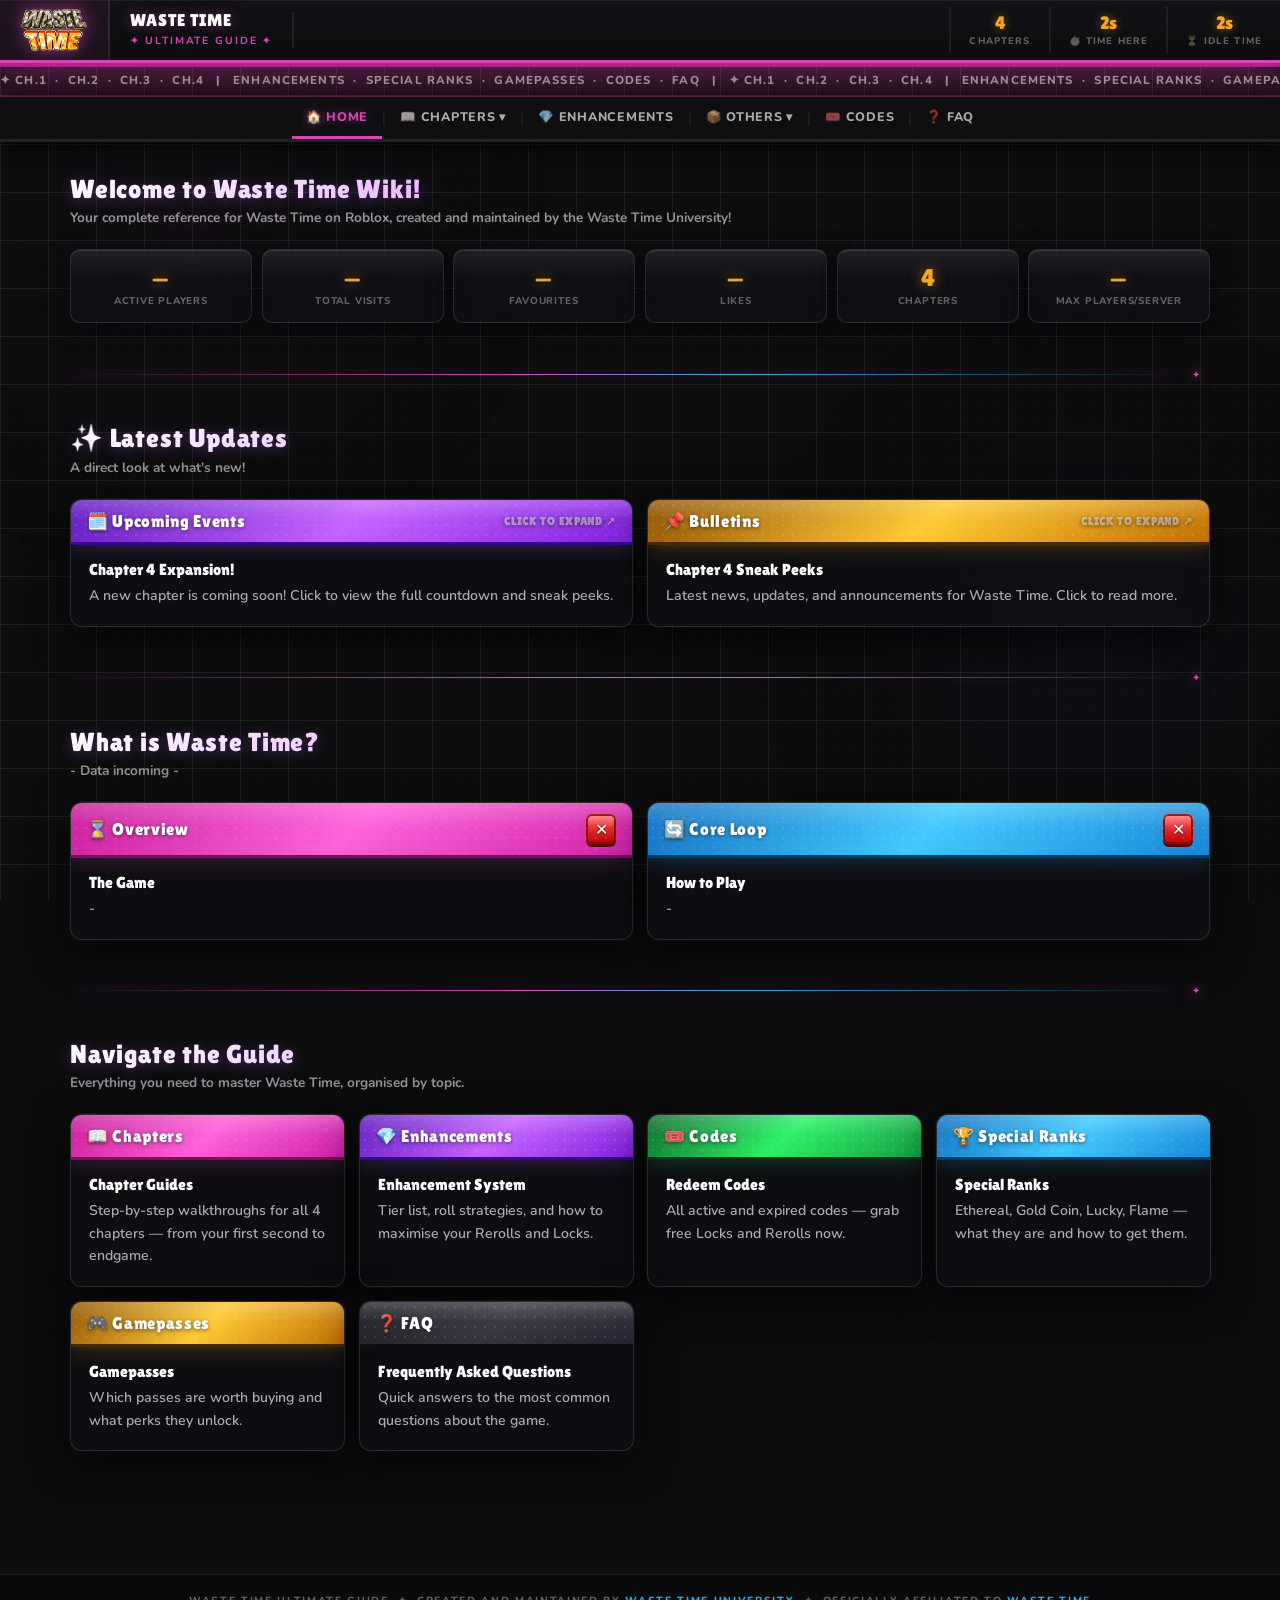
==== index.html @ 346d52e9 "first commit" ====
<!DOCTYPE html>
<html lang="en">
<head>
<meta charset="UTF-8"/>
<meta name="viewport" content="width=device-width, initial-scale=1.0"/>
<title>Waste Time - Ultimate Guide</title>
<link rel="icon" type="image/png" href="favicon.png">
<link rel="preconnect" href="https://fonts.googleapis.com">
<link rel="preconnect" href="https://fonts.gstatic.com" crossorigin>
<link href="https://fonts.googleapis.com/css2?family=Lilita+One&family=Nunito:wght@400;600;700;800;900&display=swap" rel="stylesheet"/>
<link href="https://fonts.googleapis.com/css2?family=Source+Code+Pro:ital,wght@0,200..900;1,200..900&display=swap" rel="stylesheet">
<link href="https://fonts.googleapis.com/css2?family=Rajdhani:wght@500;600;700&family=Oxanium:wght@400;600;700;800&display=swap" rel="stylesheet">
<link rel="stylesheet" href="styles.css"/>
</head>

<body>

<div id="scroll-progress"></div>
<canvas id="bg-canvas"></canvas>

<!-- ── HEADER ── -->
<header class="site-header">
  <div class="header-logo-wrap">
    <img src="img/l_ogo.webp" alt="Waste Time" class="header-logo" onerror="this.style.display='none'"/>
  </div>
  <div class="header-title-block">
    <div class="header-title">WASTE TIME</div>
    <div class="header-sub">✦ Ultimate Guide ✦</div>
  </div>
  <div class="header-stats">
    <div class="hstat">
      <span class="hstat-val">4</span>
      <span class="hstat-lbl">Chapters</span>
    </div>
    <div class="hstat" title="Time you've spent on this guide">
      <span class="hstat-val" id="hdr-session">0s</span>
      <span class="hstat-lbl">⏱️ Time Here</span>
    </div>
    <div class="hstat">
      <span class="hstat-val" id="hdr-counter">0s</span>
      <span class="hstat-lbl">⏳ Idle Time</span>
    </div>
  </div>
</header>

<!-- ── TICKER ── -->
<div class="ticker-wrap"><div class="ticker-inner">
  ✦ CH.1 &nbsp;·&nbsp; CH.2 &nbsp;·&nbsp; CH.3 &nbsp;·&nbsp; CH.4 &nbsp;&nbsp;|&nbsp;&nbsp; ENHANCEMENTS &nbsp;·&nbsp; SPECIAL RANKS &nbsp;·&nbsp; GAMEPASSES &nbsp;·&nbsp; CODES &nbsp;·&nbsp; FAQ &nbsp;&nbsp;|&nbsp;&nbsp; ✦ CH.1 &nbsp;·&nbsp; CH.2 &nbsp;·&nbsp; CH.3 &nbsp;·&nbsp; CH.4 &nbsp;&nbsp;|&nbsp;&nbsp; ENHANCEMENTS &nbsp;·&nbsp; SPECIAL RANKS &nbsp;·&nbsp; GAMEPASSES &nbsp;·&nbsp; CODES &nbsp;·&nbsp; FAQ &nbsp;&nbsp;|&nbsp;&nbsp;
</div></div>

<!-- ── NAV ── -->
<nav class="nav-wrapper">
  <div class="nav-inner">
    <button class="nav-hamburger" id="nav-hamburger" onclick="toggleMobileNav()" aria-label="Menu">☰</button>
  </div>
  <div class="nav-links" id="nav-links">
    <button class="nav-btn active" onclick="showTab('home');closeMobileNav()">🏠 Home</button>
    <span class="nav-sep">|</span>
    <div class="nav-group">
      <button class="nav-btn" onclick="showTab('chapters');closeMobileNav()">📖 Chapters ▾</button>
      <div class="nav-dropdown">
        <button class="nav-dropdown-item" onclick="showTab('chapters');showChapter(1);closeMobileNav()">Chapter 1</button>
        <button class="nav-dropdown-item" onclick="showTab('chapters');showChapter(2);closeMobileNav()">Chapter 2</button>
        <button class="nav-dropdown-item" onclick="showTab('chapters');showChapter(3);closeMobileNav()">Chapter 3</button>
        <button class="nav-dropdown-item" onclick="showTab('chapters');showChapter(4);closeMobileNav()">Chapter 4</button>
      </div>
    </div>
    <span class="nav-sep">|</span>
    <button class="nav-btn" onclick="showTab('enhancements');closeMobileNav()">💎 Enhancements</button>
    <span class="nav-sep">|</span>
    <div class="nav-group">
      <button class="nav-btn" onclick="showTab('others');closeMobileNav()">📦 Others ▾</button>
      <div class="nav-dropdown">
        <button class="nav-dropdown-item" onclick="showTab('others');showOthersTab('special-ranks');closeMobileNav()">🏆 Special Ranks</button>
        <button class="nav-dropdown-item" onclick="showTab('others');showOthersTab('gamepasses');closeMobileNav()">🎮 Gamepasses</button>
      </div>
    </div>
    <span class="nav-sep">|</span>
    <button class="nav-btn" onclick="showTab('codes');closeMobileNav()">🎟️ Codes</button>
    <span class="nav-sep">|</span>
    <button class="nav-btn" onclick="showTab('faq');closeMobileNav()">❓ FAQ</button>
  </div>
</nav>

<!-- ── MAIN ── -->
<main class="site-main">

  <!-- HOME -->
  <div id="tab-home" class="tab-panel active">
    <div class="section-block">
      <div class="section-title">Welcome to Waste Time Wiki!</div>
      <div class="section-sub">Your complete reference for Waste Time on Roblox, created and maintained by the Waste Time University!</div>
      <div class="quick-stat-grid">
        <div class="quick-stat">
          <span class="quick-stat-num" id="stat-active"><span class="skel"></span></span>
          <span class="quick-stat-label">Active Players</span>
          <span class="live-badge" id="live-badge" style="display:none;"><span class="live-dot"></span>LIVE</span>
        </div>
        <div class="quick-stat"><span class="quick-stat-num" id="stat-visits"><span class="skel"></span></span><span class="quick-stat-label">Total Visits</span></div>
        <div class="quick-stat"><span class="quick-stat-num" id="stat-favorites"><span class="skel"></span></span><span class="quick-stat-label">Favourites</span></div>
        <div class="quick-stat"><span class="quick-stat-num" id="stat-likes"><span class="skel"></span></span><span class="quick-stat-label">Likes</span></div>
        <div class="quick-stat"><span class="quick-stat-num">4</span><span class="quick-stat-label">Chapters</span></div>
        <div class="quick-stat"><span class="quick-stat-num" id="stat-maxplayers"><span class="skel"></span></span><span class="quick-stat-label">Max Players/Server</span></div>
      </div>
    </div>

    <div class="glow-divider"></div>

        <div class="section-block">
      <div class="section-title">✨ Latest Updates</div>
      <div class="section-sub">A direct look at what's new!</div>
      <div class="hero-2col">
        <div class="game-panel home-expand-card" style="cursor:pointer;" onclick="openModal('modal-events')">
          <div class="panel-bar purple">
            <span>🗓️ Upcoming Events</span>
            <span style="margin-left:auto;font-size:0.7rem;font-weight:800;color:rgba(255,255,255,0.45);letter-spacing:0.08em;">CLICK TO EXPAND ↗</span>
          </div>
          <div class="panel-body">
            <div class="card-title">Chapter 4 Expansion!</div>
            <div class="card-body">A new chapter is coming soon! Click to view the full countdown and sneak peeks.</div>
          </div>
        </div>
        <div class="game-panel home-expand-card" style="cursor:pointer;" onclick="openModal('modal-bulletins')">
          <div class="panel-bar gold">
            <span>📌 Bulletins</span>
            <span style="margin-left:auto;font-size:0.7rem;font-weight:800;color:rgba(255,255,255,0.45);letter-spacing:0.08em;">CLICK TO EXPAND ↗</span>
          </div>
          <div class="panel-body">
            <div class="card-title">Chapter 4 Sneak Peeks</div>
            <div class="card-body">Latest news, updates, and announcements for Waste Time. Click to read more.</div>
          </div>
        </div>
      </div>
    </div>

    <div class="glow-divider"></div>

    <div class="section-block">
      <div class="section-title">What is Waste Time?</div>
      <div class="section-sub">- Data incoming -</div>
      <div class="hero-2col">
        <div class="game-panel">
          <div class="panel-bar pink">
            <span>⌛ Overview</span>
            <button class="panel-x" onclick="">✕</button>
          </div>
          <div class="panel-body">
            <div class="card-title">The Game</div>
            <div class="card-body">-</div>
          </div>
        </div>
        <div class="game-panel">
          <div class="panel-bar blue">
            <span>🔄 Core Loop</span>
            <button class="panel-x" onclick="">✕</button>
          </div>
          <div class="panel-body">
            <div class="card-title">How to Play</div>
            <div class="card-body">-</div>
          </div>
        </div>
      </div>
    </div>

    <div class="glow-divider"></div>

    <div class="section-block">
      <div class="section-title">Navigate the Guide</div>
      <div class="section-sub">Everything you need to master Waste Time, organised by topic.</div>
      <div class="panel-grid" style="grid-template-columns:repeat(auto-fit,minmax(220px,1fr));">
        <div class="game-panel nav-guide-card" style="cursor:pointer" onclick="showTab('chapters');showChapter(1)">
          <div class="panel-bar pink"><span>📖 Chapters</span></div>
          <div class="panel-body">
            <div class="card-title">Chapter Guides</div>
            <div class="card-body">Step-by-step walkthroughs for all 4 chapters — from your first second to endgame.</div>
          </div>
        </div>
        <div class="game-panel nav-guide-card" style="cursor:pointer" onclick="showTab('enhancements')">
          <div class="panel-bar purple"><span>💎 Enhancements</span></div>
          <div class="panel-body">
            <div class="card-title">Enhancement System</div>
            <div class="card-body">Tier list, roll strategies, and how to maximise your Rerolls and Locks.</div>
          </div>
        </div>
        <div class="game-panel nav-guide-card" style="cursor:pointer" onclick="showTab('codes')">
          <div class="panel-bar green"><span>🎟️ Codes</span></div>
          <div class="panel-body">
            <div class="card-title">Redeem Codes</div>
            <div class="card-body">All active and expired codes — grab free Locks and Rerolls now.</div>
          </div>
        </div>
        <div class="game-panel nav-guide-card" style="cursor:pointer" onclick="showTab('others');showOthersTab('special-ranks')">
          <div class="panel-bar blue"><span>🏆 Special Ranks</span></div>
          <div class="panel-body">
            <div class="card-title">Special Ranks</div>
            <div class="card-body">Ethereal, Gold Coin, Lucky, Flame — what they are and how to get them.</div>
          </div>
        </div>
        <div class="game-panel nav-guide-card" style="cursor:pointer" onclick="showTab('others');showOthersTab('gamepasses')">
          <div class="panel-bar gold"><span>🎮 Gamepasses</span></div>
          <div class="panel-body">
            <div class="card-title">Gamepasses</div>
            <div class="card-body">Which passes are worth buying and what perks they unlock.</div>
          </div>
        </div>
        <div class="game-panel nav-guide-card" style="cursor:pointer" onclick="showTab('faq')">
          <div class="panel-bar dark"><span>❓ FAQ</span></div>
          <div class="panel-body">
            <div class="card-title">Frequently Asked Questions</div>
            <div class="card-body">Quick answers to the most common questions about the game.</div>
          </div>
        </div>
      </div>
    </div>
  </div>

  <!-- CHAPTERS -->
  <div id="tab-chapters" class="tab-panel">
    <div class="section-title">Chapter Guides</div>
    <div class="section-sub">Select a chapter below</div>
    <div class="chapter-tab-row">
      <button class="chapter-pill active" onclick="showChapter(1)">Chapter 1</button>
      <button class="chapter-pill"        onclick="showChapter(2)">Chapter 2</button>
      <button class="chapter-pill"        onclick="showChapter(3)">Chapter 3</button>
      <button class="chapter-pill"        onclick="showChapter(4)">Chapter 4</button>
    </div>

    <div id="chapter-1" class="chapter-content">
      <div class="game-panel" style="margin-bottom:14px;">
        <div class="panel-bar pink"><span>📖 Chapter 1</span><button class="panel-x">✕</button></div>
        <div class="panel-body"><div class="card-title">-</div><div class="card-body">-</div></div>
      </div>
      <div class="panel-grid">
        <div class="game-panel"><div class="panel-bar gold"><span>💰 Currency</span></div><div class="panel-body"><div class="card-title">-</div><div class="card-body">-</div></div></div>
        <div class="game-panel"><div class="panel-bar blue"><span>🎯 Milestones</span></div><div class="panel-body"><div class="card-title">-</div><div class="card-body">-</div></div></div>
        <div class="game-panel"><div class="panel-bar green"><span>💡 Tips</span></div><div class="panel-body"><div class="card-title">-</div><div class="card-body">-</div></div></div>
      </div>
    </div>

    <div id="chapter-2" class="chapter-content" style="display:none;">
      <div class="game-panel" style="margin-bottom:14px;">
        <div class="panel-bar blue"><span>📖 Chapter 2</span><button class="panel-x">✕</button></div>
        <div class="panel-body"><div class="card-title">-</div><div class="card-body">-</div></div>
      </div>
      <div class="coming-soon"><span class="coming-soon-icon">⚙️</span><h3>Data Incoming</h3><p>-</p></div>
    </div>

    <div id="chapter-3" class="chapter-content" style="display:none;">
      <div class="game-panel" style="margin-bottom:14px;">
        <div class="panel-bar gold"><span>📖 Chapter 3</span><button class="panel-x">✕</button></div>
        <div class="panel-body"><div class="card-title">-</div><div class="card-body">-</div></div>
      </div>
      <div class="coming-soon"><span class="coming-soon-icon">⚙️</span><h3>Data Incoming</h3><p>-</p></div>
    </div>

    <div id="chapter-4" class="chapter-content" style="display:none;">
      <div class="game-panel" style="margin-bottom:14px;">
        <div class="panel-bar purple"><span>📖 Chapter 4</span><button class="panel-x">✕</button></div>
        <div class="panel-body"><div class="card-title">-</div><div class="card-body">-</div></div>
      </div>
      <div class="coming-soon"><span class="coming-soon-icon">⚙️</span><h3>Data Incoming</h3><p>-</p></div>
    </div>
  </div>

  <!-- CURRENCIES -->
  <div id="tab-currencies" class="tab-panel">
    <div class="section-title">Currency Guide</div>
    <div class="section-sub">- Data incoming -</div>
    <div class="panel-grid" style="grid-template-columns:repeat(auto-fit,minmax(210px,1fr));margin-bottom:24px;">
      <div class="game-panel">
        <div class="panel-bar blue"><span>⏳ Time</span></div>
        <div class="panel-body">
          <div class="card-label blue">Primary</div>
          <div class="card-body">-</div>
          <div class="prog-wrap"><div class="prog-fill blue" style="width:100%"></div></div>
        </div>
      </div>
      <div class="game-panel">
        <div class="panel-bar pink"><span>♾️ Eons</span></div>
        <div class="panel-body">
          <div class="card-label pink">Rebirth</div>
          <div class="card-body">-</div>
          <div class="prog-wrap"><div class="prog-fill pink" style="width:78%"></div></div>
        </div>
      </div>
      <div class="game-panel">
        <div class="panel-bar gold"><span>⭐ Stars</span></div>
        <div class="panel-body">
          <div class="card-label gold">Advanced</div>
          <div class="card-body">-</div>
          <div class="prog-wrap"><div class="prog-fill gold" style="width:55%"></div></div>
        </div>
      </div>
      <div class="game-panel">
        <div class="panel-bar purple"><span>🌌 Universes</span></div>
        <div class="panel-body">
          <div class="card-label purple">Prestige</div>
          <div class="card-body">-</div>
          <div class="prog-wrap"><div class="prog-fill" style="width:32%;background:linear-gradient(90deg,#5b21b6,#a855f7);box-shadow:0 0 8px rgba(168,85,247,0.4)"></div></div>
        </div>
      </div>
    </div>
    <div class="glow-divider"></div>
    <div class="game-panel">
      <div class="panel-bar dark"><span>📊 Conversion Table</span></div>
      <div class="panel-body" style="padding:0;">
        <table class="styled-table">
          <thead><tr><th>From</th><th>To</th><th>Rate</th><th>Bonus</th><th>Notes</th></tr></thead>
          <tbody>
            <tr><td>⏳ Time</td><td>♾️ Eons</td><td>-</td><td>-</td><td>-</td></tr>
            <tr><td>♾️ Eons</td><td>⭐ Stars</td><td>-</td><td>-</td><td>-</td></tr>
            <tr><td>⭐ Stars</td><td>🌌 Universes</td><td>-</td><td>-</td><td>-</td></tr>
          </tbody>
        </table>
      </div>
    </div>
  </div>

  <!-- ZONES -->
  <div id="tab-zones" class="tab-panel">
    <div class="section-title">Zones & Rooms</div>
    <div class="section-sub">- Data incoming -</div>
    <div class="panel-grid" style="margin-bottom:24px;">
      <div class="game-panel"><div class="panel-bar blue"><span>Zone 1</span></div><div class="panel-body"><div class="card-title">-</div><div class="card-body">-</div></div></div>
      <div class="game-panel"><div class="panel-bar pink"><span>Zone 2</span></div><div class="panel-body"><div class="card-title">-</div><div class="card-body">-</div></div></div>
      <div class="game-panel"><div class="panel-bar gold"><span>Zone 3</span></div><div class="panel-body"><div class="card-title">-</div><div class="card-body">-</div></div></div>
      <div class="game-panel"><div class="panel-bar red"><span>Zone 4</span></div><div class="panel-body"><div class="card-title">-</div><div class="card-body">-</div></div></div>
    </div>
    <div class="game-panel" data-no-tilt>
      <div class="panel-bar dark"><span>📊 Zone Unlock Chart</span></div>
      <div class="panel-body" style="padding:0;">
        <table class="styled-table">
          <thead><tr><th>#</th><th>Name</th><th>Requirement</th><th>Multiplier</th><th>Notes</th></tr></thead>
          <tbody>
            <tr><td>1</td><td>-</td><td>-</td><td>-</td><td>-</td></tr>
            <tr><td>2</td><td>-</td><td>-</td><td>-</td><td>-</td></tr>
            <tr><td>3</td><td>-</td><td>-</td><td>-</td><td>-</td></tr>
            <tr><td>4</td><td>-</td><td>-</td><td>-</td><td>-</td></tr>
          </tbody>
        </table>
      </div>
    </div>
  </div>

  <!-- ENHANCEMENTS -->
  <div id="tab-enhancements" class="tab-panel">
  <style>
  .enh-pill{padding:6px 14px;border-radius:20px;font-size:0.75rem;font-weight:800;letter-spacing:0.06em;display:inline-flex;align-items:center;gap:6px;}
  .enh-pill.green{background:rgba(34,196,94,0.12);border:1.5px solid rgba(34,196,94,0.4);color:#22c45e;}
  .enh-pill.purple{background:rgba(168,85,247,0.12);border:1.5px solid rgba(168,85,247,0.4);color:#c084fc;}
  .enh-pill.blue{background:rgba(46,168,232,0.12);border:1.5px solid rgba(46,168,232,0.4);color:#2ea8e8;}
  .enh-pill.gold{background:rgba(245,166,35,0.12);border:1.5px solid rgba(245,166,35,0.4);color:#f5a623;}
  .enh-pill.black{background:rgba(80, 80, 79, 0.12);border:1.5px solid rgba(15, 15, 15, 0.4);color:#040404;}
  .tier-row{display:grid;grid-template-columns:60px 1fr 110px 90px;align-items:center;gap:10px;padding:9px 14px;border-radius:8px;margin-bottom:5px;border:1.5px solid transparent;cursor:pointer;transition:all .18s;position:relative;background:rgba(255,255,255,0.02);}
  .tier-row:hover{background:rgba(255,255,255,0.05);}
  .tier-row.active{background:rgba(255,255,255,0.06);border-color:rgba(255,255,255,0.15);}
  .tier-left-bar{position:absolute;left:0;top:5px;bottom:5px;width:3px;border-radius:3px;}
  .tier-badge{font-family:'Lilita One',cursive;font-size:0.95rem;padding:4px 0;border-radius:6px;text-align:center;font-weight:700;border:2px solid currentColor;width:48px;}
  .tier-rarity{font-size:0.88rem;font-weight:700;color:rgba(255,255,255,0.6);}
  .tier-boost{font-family:'Lilita One',cursive;font-size:1.05rem;text-align:right;}
  .tier-access{font-size:0.68rem;font-weight:800;text-align:right;}
  .method-card{display:flex;gap:14px;align-items:flex-start;padding:13px 14px;border-radius:8px;background:rgba(255,255,255,0.03);border:1.5px solid rgba(255,255,255,0.07);margin-bottom:8px;transition:border-color .18s;}
  .method-card:hover{border-color:rgba(255,255,255,0.13);}
  .method-icon{font-size:1.5rem;flex-shrink:0;width:42px;height:42px;display:flex;align-items:center;justify-content:center;border-radius:8px;background:rgba(255,255,255,0.05);}
  .method-title{font-family:'Nunito',sans-serif;font-weight:800;font-size:0.93rem;color:#fff;margin-bottom:4px;}
  .method-desc{font-size:0.82rem;font-weight:600;color:rgba(255,255,255,0.52);line-height:1.58;}
  .shop-card{border-radius:10px;padding:14px 10px;text-align:center;position:relative;border:2px solid transparent;transition:all .18s;cursor:default;}
  .shop-card:hover{transform:translateY(-2px);}
  .shop-card.reroll{background:linear-gradient(160deg,#2a1050,#1a0838);border-color:rgba(168,85,247,0.4);}
  .shop-card.lock{background:linear-gradient(160deg,#102050,#081030);border-color:rgba(46,168,232,0.4);}
  .shop-card.best{border-color:var(--gold);box-shadow:0 0 18px rgba(245,166,35,0.2);}
  .best-tag{position:absolute;top:-10px;left:50%;transform:translateX(-50%);background:var(--gold);color:#000;font-size:0.6rem;font-weight:900;padding:2px 10px;border-radius:10px;letter-spacing:0.08em;white-space:nowrap;}
  .shop-amount{font-family:'Lilita One',cursive;font-size:1.15rem;color:#fff;display:block;margin:6px 0 2px;}
  .shop-price{font-size:0.8rem;font-weight:800;color:var(--gold);display:flex;align-items:center;justify-content:center;gap:4px;margin-top:5px;}
  .sim-ccy-row{display:flex;align-items:center;gap:10px;padding:8px 10px;border-radius:7px;margin-bottom:5px;background:#111115;border:1.5px solid rgba(255,255,255,0.06);transition:border-color .18s;}
  .sim-ccy-row:hover{border-color:rgba(255,255,255,0.14);}
  .ccy-icon{width:32px;height:32px;border-radius:7px;display:flex;align-items:center;justify-content:center;font-size:1.1rem;flex-shrink:0;}
  .ccy-name{font-weight:800;font-size:0.9rem;flex:1;}
  .ccy-tag{font-size:0.6rem;font-weight:800;padding:2px 7px;border-radius:5px;white-space:nowrap;}
  .ch-block{border-radius:9px;overflow:hidden;border:1.5px solid;}
  .ch-header{padding:8px 14px;font-family:'Lilita One',cursive;font-size:0.9rem;text-shadow:0 1px 3px rgba(0,0,0,0.5);}
  .ch-body{padding:10px 12px;}
  #enh-tier-detail{display:none;margin-top:14px;padding:14px;border-radius:8px;background:rgba(255,255,255,0.04);border:1.5px solid rgba(255,255,255,0.1);}
  .updated-pill{display:inline-flex;align-items:center;gap:7px;padding:5px 13px;border-radius:20px;background:rgba(34,196,94,0.1);border:1.5px solid rgba(34,196,94,0.3);font-size:0.72rem;font-weight:800;color:#22c45e;letter-spacing:0.05em;margin-bottom:18px;}
  .blink-dot{width:7px;height:7px;border-radius:50%;background:#22c45e;box-shadow:0 0 6px #22c45e;animation:blinkDot 1.4s ease-in-out infinite;}
  @keyframes blinkDot{0%,100%{opacity:1;box-shadow:0 0 6px #22c45e}50%{opacity:0.2;box-shadow:none}}
  </style>

    <div class="section-title">💎 Enhancements</div>
    <div class="section-sub">Randomised boost multipliers applied to each in-game currency - one of the most impactful progression systems in Waste Time.</div>

    <!-- Enhancement screenshot banner -->
    <div class="enh-screenshot-wrap">
      <img src="img/EnhImg.png" alt="Enhancements in action - glowing crystals and pink energy in Waste Time" class="enh-screenshot">
      <div class="enh-screenshot-overlay">
        <span class="enh-screenshot-tag">✦ Enhancement System in Action</span>
      </div>
    </div>

    <!-- Updated pill -->
    <div class="updated-pill"><span class="blink-dot"></span>Last Updated: 18 May 2026, 5:30 PM (UTC)</div>

    <!-- Intro paragraph -->
    <div style="padding:16px 18px;border-radius:10px;background:rgba(255,255,255,0.03);border:1.5px solid rgba(255,255,255,0.07);margin-bottom:22px;font-size:0.88rem;font-weight:600;color:rgba(255,255,255,0.62);line-height:1.75;">
      <strong style="color:#fff;font-size:0.95rem;">Enhancements</strong> are a randomised multiplier system in Waste Time that applies a permanent boost to the gain rate of most in-game currencies. Once unlocked at <span style="color:var(--gold);font-weight:800;">1 Sx Time</span> in Chapter 1, most currencies you own receives its own enhancement slot. You spend a <span style="color:#a855f7;font-weight:800;">Reroll</span> to randomly assign a new tier to a slot, and a <span style="color:#2ea8e8;font-weight:800;">Lock</span> to protect a slot you're happy with, from future rerolls. Tiers range from the common <span style="color:#22c45e;font-weight:800;">F (1×)</span> all the way up to the best <span style="color:#d946ef;font-weight:800;">P+ (49.99×)</span> - a multiplier difference that can compress days of grinding into hours. The two highest tiers, P and P+, are gated behind the <span style="color:#a855f7;font-weight:800;">Chapter 2 Upgrade Tree</span>, making that upgrade a significant progression milestone. Managing your Rerolls and Locks strategically - prioritising high-tier rolls on your most active currencies and using Locks to protect them - is one of the highest-leverage habits in the game.
    </div>
    <div style="display:flex;gap:8px;flex-wrap:wrap;margin-bottom:26px;">
      <span class="enh-pill green">✅ Unlocked at 1 Sx Time - Chapter 1</span>
      <span class="enh-pill purple">🔒 P &amp; P+ require CH2 Upgrade Tree</span>
      <span class="enh-pill blue">🪙 Applies to all in-game currencies</span>
      <span class="enh-pill gold">📊 10 tiers total</span>
    </div>

    <!-- Row 1: What are they + Why they matter -->
    <div class="hero-2col" style="margin-bottom:16px;align-items:start;">
      <div class="game-panel">
        <div class="panel-bar purple"><span>💎 What Are Enhancements?</span></div>
        <div class="panel-body" style="display:flex;flex-direction:column;gap:8px;">
          <div class="method-card">
            <div class="method-icon">🎲</div>
            <div>
              <div class="method-title">Randomised Boosts</div>
              <div class="method-desc">Each currency gets a randomly assigned enhancement tier when you <span style="color:#fbbf24;font-weight:800;">Reroll</span>. The tier determines the <span style="color:var(--gold);font-weight:800;">multiplier</span> applied to that currency's gain rate.</div>
            </div>
          </div>
          <div class="method-card">
            <div class="method-icon">🔒</div>
            <div>
              <div class="method-title">Locking Good Rolls</div>
              <div class="method-desc">Found a great tier? Spend a <span style="color:#2ea8e8;font-weight:800;">Lock</span> to preserve it. Locked slots are untouched by future rerolls, letting you protect high-value enhancements.</div>
            </div>
          </div>
          <div class="method-card">
            <div class="method-icon">🔑</div>
            <div>
              <div class="method-title">Unlock Condition</div>
              <div class="method-desc">The Enhancement system unlocks in <span style="color:#22c45e;font-weight:800;">Chapter 1</span> once you reach <span style="color:var(--gold);font-weight:800;">1 Sx Time</span>. Every currency you subsequently unlock will receive an enhancement slot.</div>
            </div>
          </div>
        </div>
      </div>

      <div class="game-panel">
        <div class="panel-bar gold"><span>⚡ Why Enhancements Matter</span></div>
        <div class="panel-body">
          <div class="stat-row"><div class="stat-label">Best tier before CH2 Upgrade Tree</div><div class="stat-value" style="color:#ff4444;">S++ : 14.99×</div></div>
          <div class="stat-row"><div class="stat-label">Best tier with CH2 Upgrade Tree</div><div class="stat-value" style="color:#d946ef;">P+ : 49.99×</div></div>
          <div class="stat-row"><div class="stat-label">Applies to</div><div class="stat-value" style="color:#2ea8e8;">All currencies</div></div>
          <div class="stat-row"><div class="stat-label">Boost type</div><div class="stat-value" style="color:#22c45e;">Multiplicative</div></div>
          <div style="margin-top:14px;padding:12px;border-radius:8px;background:rgba(245,166,35,0.08);border:1.5px solid rgba(245,166,35,0.3);">
            <div style="font-size:0.75rem;font-weight:800;color:var(--gold);margin-bottom:5px;">⚠️ High Impact System</div>
            <div style="font-size:0.82rem;font-weight:600;color:rgba(255,255,255,0.6);line-height:1.6;">Enhancement multipliers are <span style="color:var(--gold);font-weight:800;">extremely impactful</span> - the gap between F-tier and P+-tier on a primary currency can save <span style="color:#ef4444;font-weight:800;">hours or even days</span> of grinding. Prioritise locking high-tier rolls on your most-used currencies first.</div>
          </div>
          <div style="margin-top:10px;padding:12px;border-radius:8px;background:rgba(168,85,247,0.08);border:1.5px solid rgba(168,85,247,0.3);">
            <div style="font-size:0.75rem;font-weight:800;color:#c084fc;margin-bottom:5px;">💡 Pre-CH2 Milestone</div>
            <div style="font-size:0.82rem;font-weight:600;color:rgba(255,255,255,0.6);line-height:1.6;">Without the <span style="color:#a855f7;font-weight:800;">Chapter 2 Upgrade Tree</span>, the highest tier you can roll is <span style="color:#ff4444;font-weight:800;">S++</span> (14.99×). Getting S++ across all active currencies before CH2 is a strong progression target, if you have enough <span style="color:#2ea8e8;font-weight:800;">Locks</span> and <span style="color:#fbbf24;font-weight:800;">Rerolls</span>.</div>
          </div>
        </div>
      </div>
    </div>

    <!-- Enhancement Tiers -->
    <div class="game-panel" style="margin-bottom:16px;" data-no-tilt>
      <div class="panel-bar purple"><span>📊 All Enhancement Tiers</span></div>
      <div class="panel-body">
        <div style="font-size:0.78rem;font-weight:700;color:rgba(255,255,255,0.38);margin-bottom:12px;">Click any tier row to expand details — click again to close. Tiers marked 🔒 require the <span style="color:#a855f7;">CH2 Upgrade Tree</span> to appear in your roll pool.</div>
        <div class="tier-hint" id="tier-hint">👆 tap a row to see tips & advice</div>
        <!-- Table header -->
        <div style="display:grid;grid-template-columns:60px 1fr 110px 90px;gap:10px;padding:0 14px 8px;font-size:0.62rem;font-weight:800;letter-spacing:0.14em;text-transform:uppercase;color:rgba(255,255,255,0.3);">
          <div>Tier</div><div>Roll Chance</div><div style="text-align:right;">Multiplier</div><div style="text-align:right;">Access</div>
        </div>
        <!-- F -->
        <div class="tier-row" onclick="enhTierClick(this,'F')">
          <div class="tier-left-bar" style="background:#22c45e;"></div>
          <div class="tier-badge" style="color:#22c45e;border-color:#22c45e;">F</div>
          <div class="tier-rarity">18.78%</div>
          <div class="tier-boost" style="color:#22c45e;">1×</div>
          <div class="tier-access" style="color:rgba(255,255,255,0.3);">Base</div>
        </div>
        <!-- D -->
        <div class="tier-row" onclick="enhTierClick(this,'D')">
          <div class="tier-left-bar" style="background:#4ade80;"></div>
          <div class="tier-badge" style="color:#4ade80;border-color:#4ade80;">D</div>
          <div class="tier-rarity">17.84%</div>
          <div class="tier-boost" style="color:#4ade80;">1.5×</div>
          <div class="tier-access" style="color:rgba(255,255,255,0.3);">Base</div>
        </div>
        <!-- C -->
        <div class="tier-row" onclick="enhTierClick(this,'C')">
          <div class="tier-left-bar" style="background:#bef264;"></div>
          <div class="tier-badge" style="color:#bef264;border-color:#bef264;">C</div>
          <div class="tier-rarity">15.96%</div>
          <div class="tier-boost" style="color:#bef264;">2.2×</div>
          <div class="tier-access" style="color:rgba(255,255,255,0.3);">Base</div>
        </div>
        <!-- B -->
        <div class="tier-row" onclick="enhTierClick(this,'B')">
          <div class="tier-left-bar" style="background:#fbbf24;"></div>
          <div class="tier-badge" style="color:#fbbf24;border-color:#fbbf24;">B</div>
          <div class="tier-rarity">14.08%</div>
          <div class="tier-boost" style="color:#fbbf24;">3.5×</div>
          <div class="tier-access" style="color:rgba(255,255,255,0.3);">Base</div>
        </div>
        <!-- A -->
        <div class="tier-row" onclick="enhTierClick(this,'A')">
          <div class="tier-left-bar" style="background:#f59e0b;"></div>
          <div class="tier-badge" style="color:#f59e0b;border-color:#f59e0b;">A</div>
          <div class="tier-rarity">11.27%</div>
          <div class="tier-boost" style="color:#f59e0b;">5×</div>
          <div class="tier-access" style="color:rgba(255,255,255,0.3);">Base</div>
        </div>
        <!-- S -->
        <div class="tier-row" onclick="enhTierClick(this,'S')">
          <div class="tier-left-bar" style="background:#f97316;"></div>
          <div class="tier-badge" style="color:#f97316;border-color:#f97316;">S</div>
          <div class="tier-rarity">9.39%</div>
          <div class="tier-boost" style="color:#f97316;">7.7×</div>
          <div class="tier-access" style="color:rgba(255,255,255,0.3);">Base</div>
        </div>
        <!-- S+ -->
        <div class="tier-row" onclick="enhTierClick(this,'S+')">
          <div class="tier-left-bar" style="background:#ef4444;"></div>
          <div class="tier-badge" style="color:#ef4444;border-color:#ef4444;">S+</div>
          <div class="tier-rarity">7.51%</div>
          <div class="tier-boost" style="color:#ef4444;">10.99×</div>
          <div class="tier-access" style="color:rgba(255,255,255,0.3);">Base</div>
        </div>
        <!-- S++ - peak before CH2 -->
        <div class="tier-row" onclick="enhTierClick(this,'S++')" style="background:rgba(255,30,30,0.06);border-color:rgba(255,50,50,0.2);">
          <div class="tier-left-bar" style="background:#ff2222;"></div>
          <div class="tier-badge" style="color:#ff2222;border-color:#ff2222;text-shadow:0 0 8px rgba(255,50,50,0.7);">S++</div>
          <div class="tier-rarity">1.88%</div>
          <div class="tier-boost" style="color:#ff2222;text-shadow:0 0 10px rgba(255,50,50,0.5);">14.99×</div>
          <div class="tier-access" style="color:#ff6666;font-weight:800;">CH1 Peak (Base)</div>
        </div>
        <!-- Locked divider -->
        <div style="display:flex;align-items:center;gap:10px;margin:14px 0 10px;">
          <div style="flex:1;height:1px;background:linear-gradient(90deg,transparent,rgba(168,85,247,0.55));"></div>
          <div style="font-size:0.7rem;font-weight:800;color:#a855f7;letter-spacing:0.1em;white-space:nowrap;">🔒 CHAPTER 2 UPGRADE TREE REQUIRED</div>
          <div style="flex:1;height:1px;background:linear-gradient(90deg,rgba(168,85,247,0.55),transparent);"></div>
        </div>
        <!-- P -->
        <div class="tier-row" onclick="enhTierClick(this,'P')" style="background:rgba(168,85,247,0.06);border-color:rgba(168,85,247,0.2);">
          <div class="tier-left-bar" style="background:#a855f7;"></div>
          <div class="tier-badge" style="color:#a855f7;border-color:#a855f7;text-shadow:0 0 8px rgba(168,85,247,0.8);">P</div>
          <div class="tier-rarity">3.29%</div>
          <div class="tier-boost" style="color:#a855f7;text-shadow:0 0 10px rgba(168,85,247,0.5);">25.99×</div>
          <div class="tier-access" style="color:#a855f7;font-weight:800;">🔒 100m Stars</div>
        </div>
        <!-- P+ -->
        <div class="tier-row" onclick="enhTierClick(this,'P+')" style="background:rgba(217,70,239,0.07);border-color:rgba(217,70,239,0.25);">
          <div class="tier-left-bar" style="background:#d946ef;"></div>
          <div class="tier-badge" style="color:#d946ef;border-color:#d946ef;text-shadow:0 0 8px rgba(217,70,239,0.8);">P+</div>
          <div class="tier-rarity">7.5%</div>
          <div class="tier-boost" style="color:#d946ef;text-shadow:0 0 10px rgba(217,70,239,0.5);">49.99×</div>
          <div class="tier-access" style="color:#d946ef;font-weight:800;">🔒 1 Qa Stars</div>
        </div>
        <!-- Detail expand box -->
        <div id="enh-tier-detail"><div class="enh-detail-inner"></div></div>
      </div>
    </div>

    <!-- Currencies -->
    <div class="game-panel" data-no-tilt style="margin-bottom:16px;">
      <div class="panel-bar blue"><span>🪙 Currencies with Enhancements</span></div>
      <div class="panel-body">
        <div style="font-size:0.83rem;font-weight:600;color:rgba(255,255,255,0.55);margin-bottom:16px;line-height:1.6;">
          Nearly <span style="color:var(--gold);font-weight:800;">every currency</span> across all four chapters has an enhancement slot. Some Chapter 3 currencies require specific upgrade nodes before their enhancement slot is available - details shown per currency below.
        </div>
        <div style="display:grid;grid-template-columns:repeat(auto-fit,minmax(200px,1fr));gap:12px;">

          <!-- CH1 -->
          <div class="ch-block" style="border-color:rgba(46,168,232,0.3);">
            <div class="ch-header" style="background:linear-gradient(135deg,#0d6ec0,#3ec8ff);">📖 Chapter 1</div>
            <div class="ch-body" style="background:rgba(46,168,232,0.05);">
              <div class="sim-ccy-row">
                <div class="ccy-icon" style="background:rgba(245,166,35,0.15);">⏳</div><div class="ccy-name">Time</div>
              </div>
              <div class="sim-ccy-row">
                <div class="ccy-icon" style="background:rgba(217,70,180,0.15);">♾️</div><div class="ccy-name">Eons</div>
              </div>
              <div class="sim-ccy-row">
                <div class="ccy-icon" style="background:rgba(255,80,80,0.15);">🌌</div><div class="ccy-name">Universes</div>
              </div>
              <div class="sim-ccy-row">
                <div class="ccy-icon" style="background:rgba(100,200,255,0.15);">⭐</div><div class="ccy-name">Stars</div>
              </div>
            </div>
          </div>

          <!-- CH2 -->
          <div class="ch-block" style="border-color:rgba(168,85,247,0.3);">
            <div class="ch-header" style="background:linear-gradient(135deg,#6018c0,#c460ff);">📖 Chapter 2</div>
            <div class="ch-body" style="background:rgba(168,85,247,0.05);">
              <div class="sim-ccy-row">
                <div class="ccy-icon" style="background:rgba(245,166,35,0.15);">⏱️</div><div class="ccy-name">Grand Time</div>
              </div>
              <div class="sim-ccy-row">
                <div class="ccy-icon" style="background:rgba(100,200,130,0.15);">🌿</div><div class="ccy-name">Generations</div>
              </div>
            </div>
          </div>

          <!-- CH3 -->
          <div class="ch-block" style="border-color:rgba(34,196,94,0.3);">
            <div class="ch-header" style="background:linear-gradient(135deg,#0c6828,#28f065);">📖 Chapter 3</div>
            <div class="ch-body" style="background:rgba(34,196,94,0.05);">
              <!-- Fragments - Lamppost -->
              <div class="sim-ccy-row" style="flex-direction:column;align-items:flex-start;gap:4px;">
                <div style="display:flex;align-items:center;gap:10px;width:100%;">
                  <div class="ccy-icon" style="background:rgba(180,180,255,0.15);">💎</div>
                  <div class="ccy-name">Fragments</div>
                </div>
                <div style="font-size:0.68rem;color:rgba(255,255,255,0.35);font-weight:700;padding-left:42px;">🔒 CH3 Lamppost: 350 Sx Fragments</div>
              </div>
              <!-- Mercury - Lamppost -->
              <div class="sim-ccy-row" style="flex-direction:column;align-items:flex-start;gap:4px;">
                <div style="display:flex;align-items:center;gap:10px;width:100%;">
                  <div class="ccy-icon" style="background:rgba(180,180,180,0.12);">🪨</div>
                  <div class="ccy-name">Mercury</div>
                </div>
                <div style="font-size:0.68rem;color:rgba(255,255,255,0.35);font-weight:700;padding-left:42px;">🔒 CH3 Lamppost: 350 Sx Fragments</div>
              </div>
              <!-- Dark Fragments - Tree -->
              <div class="sim-ccy-row" style="flex-direction:column;align-items:flex-start;gap:4px;">
                <div style="display:flex;align-items:center;gap:10px;width:100%;">
                  <div class="ccy-icon" style="background:rgba(40,40,80,0.5);">🖤</div>
                  <div class="ccy-name">Dark Fragments</div>
                </div>
                <div style="font-size:0.68rem;color:rgba(255,255,255,0.35);font-weight:700;padding-left:42px;">🔒 Evolved Tree: 15m D. Stars</div>
              </div>
              <!-- Dark Stars - Tree -->
              <div class="sim-ccy-row" style="flex-direction:column;align-items:flex-start;gap:4px;">
                <div style="display:flex;align-items:center;gap:10px;width:100%;">
                  <div class="ccy-icon" style="background:rgba(40,40,80,0.5);">✦</div>
                  <div class="ccy-name">Dark Stars</div>
                </div>
                <div style="font-size:0.68rem;color:rgba(255,255,255,0.35);font-weight:700;padding-left:42px;">🔒 Evolved Tree: 92.5m D. Stars</div>
              </div>
            </div>
          </div>

          <!-- CH4 -->
          <div class="ch-block" style="border-color:rgba(245,166,35,0.2);">
            <div class="ch-header" style="background:linear-gradient(135deg,#905000,#ffc830);">📖 Chapter 4</div>
            <div class="ch-body" style="background:rgba(245,166,35,0.04);text-align:center;padding:24px 12px;color:rgba(255,255,255,0.3);font-size:0.82rem;font-weight:700;">No enhancements available yet...</div>
          </div>

        </div>
      </div>
    </div>

    <!-- Getting Rerolls & Locks -->
    <div class="game-panel" style="margin-bottom:16px;" data-no-tilt>
      <div class="panel-bar green"><span>🎲 Getting Rerolls &amp; Locks</span></div>
      <div class="panel-body">
        <div style="font-size:0.83rem;font-weight:600;color:rgba(255,255,255,0.55);margin-bottom:14px;line-height:1.6;">Multiple sources exist for both Rerolls and Locks. Listed below from most to least effective for consistent free gain.</div>
        <div class="method-card">
          <div class="method-icon">🎟️</div>
          <div>
            <div class="method-title">Redeem Codes &nbsp;<span style="font-size:0.63rem;background:rgba(34,196,94,0.2);color:#22c45e;padding:2px 8px;border-radius:5px;font-weight:800;">BEST FREE SOURCE</span></div>
            <div class="method-desc">Active codes frequently bundle large numbers of Locks and Rerolls. Check the <span style="color:#2ea8e8;font-weight:800;">Codes tab</span> on this site and redeem every code the moment it drops - this is consistently the best free source of both resources.</div>
          </div>
        </div>
        <div class="method-card">
          <div class="method-icon">🎪</div>
          <div>
            <div class="method-title">Event Drops &nbsp;<span style="font-size:0.63rem;background:rgba(245,158,11,0.2);color:#f59e0b;padding:2px 8px;border-radius:5px;font-weight:800;">HIGH YIELD</span></div>
            <div class="method-desc">Participating in the <span style="color:#f59e0b;font-weight:800;">ongoing in-game event</span> regularly drops significant quantities of Locks and Rerolls. Staying active during events is one of the fastest ways to stockpile both.</div>
          </div>
        </div>
        <div class="method-card">
          <div class="method-icon">📋</div>
          <div>
            <div class="method-title">Daily Quests &nbsp;<span style="font-size:0.63rem;background:rgba(251,191,36,0.2);color:#fbbf24;padding:2px 8px;border-radius:5px;font-weight:800;">HIGH YIELD</span></div>
            <div class="method-desc"><span style="color:#fbbf24;font-weight:800;">Daily quests</span> reward a substantial amount of Locks and Rerolls on completion. Completing your quests every day accumulates into a sizeable stockpile over time.</div>
          </div>
        </div>
        <div class="method-card">
          <div class="method-icon">📺</div>
          <div>
            <div class="method-title">Watch Ad - Free Rewards</div>
            <div class="method-desc">Available directly inside the Enhance menu. Watching an ad rewards <span style="color:#a855f7;font-weight:800;">+6 Rerolls</span> and <span style="color:#2ea8e8;font-weight:800;">+3 Locks</span> for free. Availability varies by region and time.</div>
          </div>
        </div>
        <div class="method-card">
          <div class="method-icon">⏱️</div>
          <div>
            <div class="method-title" style="color:rgba(255,255,255,0.55);">Passive Base Rate [ONLY IN CHAPTER 1] &nbsp;<span style="font-size:0.63rem;background:rgba(255,255,255,0.06);color:rgba(255,255,255,0.3);padding:2px 8px;border-radius:5px;font-weight:800;">SLOWEST</span></div>
            <div class="method-desc">Rerolls and Locks accrue passively around the clock, but the base rate is slow. Don't rely on this as your primary method - treat it as a bonus during long idle sessions.
              <div style="display:flex;gap:8px;margin-top:9px;flex-wrap:wrap;">
                <span style="background:rgba(168,85,247,0.15);border:1px solid rgba(168,85,247,0.3);padding:4px 12px;border-radius:6px;font-size:0.78rem;font-weight:800;color:#a855f7;">🎲 1 Reroll every 5 min</span>
                <span style="background:rgba(46,168,232,0.15);border:1px solid rgba(46,168,232,0.3);padding:4px 12px;border-radius:6px;font-size:0.78rem;font-weight:800;color:#2ea8e8;">🔒 1 Lock every 20 min</span>
              </div>
            </div>
          </div>
        </div>
      </div>
    </div>

    <!-- Shop & Game Passes -->
    <div class="game-panel" data-no-tilt>
      <div class="panel-bar gold"><span>🛒 Shop &amp; Game Passes</span></div>
      <div class="panel-body">
        <div style="font-size:0.83rem;font-weight:600;color:rgba(255,255,255,0.55);margin-bottom:16px;line-height:1.6;">Rerolls and Locks can be purchased with <span style="color:var(--gold);font-weight:800;">Robux (⬡)</span> in the Enhance shop (Can be opened from the Enhance menu). The Best Deal tiers offer the highest value per Robux spent.</div>

        <!-- Free ad banner -->
        <div style="margin-bottom:18px;padding:12px 16px;border-radius:8px;background:rgba(46,168,232,0.07);border:1.5px solid rgba(46,168,232,0.25);display:flex;align-items:center;gap:14px;flex-wrap:wrap;">
          <div style="font-size:1.6rem;">📺</div>
          <div style="flex:1;min-width:0;">
            <div style="font-weight:800;font-size:0.9rem;margin-bottom:2px;">Free Rewards via Ad</div>
            <div style="font-size:0.78rem;color:rgba(255,255,255,0.45);">Watch an ad from the Enhance menu to earn free resources. No purchase required.</div>
          </div>
          <div style="display:flex;gap:8px;flex-wrap:wrap;">
            <span style="background:rgba(168,85,247,0.2);border:1.5px solid rgba(168,85,247,0.4);padding:6px 14px;border-radius:8px;font-family:'Lilita One',cursive;font-size:0.88rem;color:#a855f7;">+6 Rerolls</span>
            <span style="background:rgba(46,168,232,0.2);border:1.5px solid rgba(46,168,232,0.4);padding:6px 14px;border-radius:8px;font-family:'Lilita One',cursive;font-size:0.88rem;color:#2ea8e8;">+3 Locks</span>
          </div>
        </div>

        <!-- Two-col shop -->
        <div style="display:grid;grid-template-columns:1fr 1fr;gap:18px;">
          <!-- Rerolls -->
          <div>
            <div style="font-family:'Lilita One',cursive;font-size:1rem;color:#a855f7;margin-bottom:10px;text-shadow:0 0 12px rgba(168,85,247,0.4);">💎 Rerolls</div>
            <div style="display:grid;grid-template-columns:1fr 1fr;gap:6px;margin-bottom:6px;">
              <div class="shop-card reroll" style="padding:10px 8px;"><span class="shop-amount">+4</span><div style="font-size:0.6rem;color:rgba(255,255,255,0.35);margin-bottom:2px;">Rerolls</div><div class="shop-price">⬡ 19</div></div>
              <div class="shop-card reroll" style="padding:10px 8px;"><span class="shop-amount">+15</span><div style="font-size:0.6rem;color:rgba(255,255,255,0.35);margin-bottom:2px;">Rerolls</div><div class="shop-price">⬡ 69</div></div>
              <div class="shop-card reroll" style="padding:10px 8px;"><span class="shop-amount">+36</span><div style="font-size:0.6rem;color:rgba(255,255,255,0.35);margin-bottom:2px;">Rerolls</div><div class="shop-price">⬡ 149</div></div>
              <div class="shop-card reroll" style="padding:10px 8px;"><span class="shop-amount">+80</span><div style="font-size:0.6rem;color:rgba(255,255,255,0.35);margin-bottom:2px;">Rerolls</div><div class="shop-price">⬡ 399</div></div>
            </div>
            <div class="shop-card reroll best" style="padding:16px 10px;">
              <div class="best-tag">⭐ BEST DEAL</div>
              <span class="shop-amount" style="font-size:1.4rem;">+200 Rerolls</span>
              <div class="shop-price" style="justify-content:center;margin-top:8px;font-size:0.92rem;">⬡ 899</div>
            </div>
          </div>
          <!-- Locks -->
          <div>
            <div style="font-family:'Lilita One',cursive;font-size:1rem;color:#2ea8e8;margin-bottom:10px;text-shadow:0 0 12px rgba(46,168,232,0.4);">🔒 Locks</div>
            <div style="display:grid;grid-template-columns:1fr 1fr;gap:6px;margin-bottom:6px;">
              <div class="shop-card lock" style="padding:10px 8px;"><span class="shop-amount">+2</span><div style="font-size:0.6rem;color:rgba(255,255,255,0.35);margin-bottom:2px;">Locks</div><div class="shop-price" style="color:#2ea8e8;">⬡ 19</div></div>
              <div class="shop-card lock" style="padding:10px 8px;"><span class="shop-amount">+7</span><div style="font-size:0.6rem;color:rgba(255,255,255,0.35);margin-bottom:2px;">Locks</div><div class="shop-price" style="color:#2ea8e8;">⬡ 69</div></div>
              <div class="shop-card lock" style="padding:10px 8px;"><span class="shop-amount">+16</span><div style="font-size:0.6rem;color:rgba(255,255,255,0.35);margin-bottom:2px;">Locks</div><div class="shop-price" style="color:#2ea8e8;">⬡ 149</div></div>
              <div class="shop-card lock" style="padding:10px 8px;"><span class="shop-amount">+40</span><div style="font-size:0.6rem;color:rgba(255,255,255,0.35);margin-bottom:2px;">Locks</div><div class="shop-price" style="color:#2ea8e8;">⬡ 399</div></div>
            </div>
            <div class="shop-card lock best" style="padding:16px 10px;">
              <div class="best-tag">⭐ BEST DEAL</div>
              <span class="shop-amount" style="font-size:1.4rem;">+125 Locks</span>
              <div class="shop-price" style="justify-content:center;margin-top:8px;font-size:0.92rem;color:#2ea8e8;">⬡ 899</div>
            </div>
          </div>
        </div>
        <div style="margin-top:12px;padding:8px 14px;border-radius:7px;background:rgba(255,255,255,0.03);border:1px solid rgba(255,255,255,0.05);font-size:0.75rem;color:rgba(255,255,255,0.3);text-align:center;">⬡ = Robux. Prices reflect in-game listed values and may be subject to change.</div>
      </div>
    </div>

  </div>

  <!-- OTHERS -->
  <div id="tab-others" class="tab-panel">
    <div class="section-title">📦 Others</div>
    <div class="section-sub">Special Ranks, Gamepasses, and more.</div>
    <!-- Sub-tab pills -->
    <div class="chapter-tab-row">
      <button class="chapter-pill active" id="others-pill-special-ranks" onclick="showOthersTab('special-ranks')">🏆 Special Ranks</button>
      <button class="chapter-pill" id="others-pill-gamepasses" onclick="showOthersTab('gamepasses')">🎮 Gamepasses</button>
    </div>

    <!-- Special Ranks sub-tab -->
    <div id="others-special-ranks" class="others-subtab">
      <div class="section-sub" style="margin-bottom:16px;">Special ranks available in Waste Time — each with unique passive bonuses.</div>
      <div class="hero-2col" style="margin-bottom:20px; align-items:start;">
        <div class="game-panel" data-no-tilt>
          <div class="panel-bar blue"><span>🏆 Special Ranks</span><button class="panel-x">✕</button></div>
          <div class="panel-body" style="display:flex; flex-direction:column; gap:8px;">
            <div class="rank-badge ethereal">✦ ETHEREAL</div>
            <div class="rank-badge gold-coin">✦ Gold Coin</div>
            <div class="rank-badge lucky">✦ Lucky</div>
            <div class="rank-badge flame">✦ Flame</div>
            <div class="rank-badge generic">- More ranks incoming -</div>
          </div>
        </div>
        <div class="game-panel">
          <div class="panel-bar dark"><span>📋 Rank Details</span></div>
          <div class="panel-body">
            <div class="card-label pink">Passive Boosts</div>
            <div class="card-body">- Data incoming -</div>
          </div>
        </div>
      </div>
      <div class="game-panel" data-no-tilt>
        <div class="panel-bar dark"><span>📊 Full Rank Table</span></div>
        <div class="panel-body" style="padding:0;">
          <table class="styled-table">
            <thead><tr><th>#</th><th>Rank Name</th><th>Requirement</th><th>Perks</th></tr></thead>
            <tbody>
              <tr><td>1</td><td>-</td><td>-</td><td>-</td></tr>
              <tr><td>2</td><td>-</td><td>-</td><td>-</td></tr>
              <tr><td>3</td><td>-</td><td>-</td><td>-</td></tr>
              <tr><td>4</td><td>-</td><td>-</td><td>-</td></tr>
              <tr><td>5</td><td>-</td><td>-</td><td>-</td></tr>
            </tbody>
          </table>
        </div>
      </div>
    </div>

    <!-- Gamepasses sub-tab -->
    <div id="others-gamepasses" class="others-subtab" style="display:none;">
      <div class="section-sub" style="margin-bottom:16px;">Robux-powered passes that unlock permanent perks and quality-of-life features.</div>
      <div class="coming-soon"><span class="coming-soon-icon">🎮</span><h3>Gamepasses Data Incoming</h3><p>Details on all available Gamepasses will be added here soon.</p></div>
    </div>
  </div>

  <!-- CODES -->
  <div id="tab-codes" class="tab-panel">
    <div class="section-title">Redeem Codes</div>
    <div class="section-sub">There is 1 active code as of right now.</div>
    <div class="game-panel" style="margin-bottom:20px;">
      <div class="panel-bar green"><span>📋 Information</span><button class="panel-x">✕</button></div>
      <div class="panel-body"><div class="card-title">How to Redeem</div><div class="card-body">
        Click the "+" icon on the right sidebar. On the "More" panel that opens up, click on "Info". There, you will find a button named "Codes". You will be able to enter the redeem codes in the blank field of the panel that opens for rewards!
      </div></div>
      <div class="panel-body"><div class="card-title">Does this website list all Redeem Codes in Waste Time?</div><div class="card-body">
        The websites lists all codes released on Waste Time since the full game recode released in Update v3.0. New codes released may take 1-2 days to be uploaded to this website. we recommend checking <a href="https://discordapp.com/channels/1457538790557225124/1462700934885933077"># codes</a> and <a href="https://discordapp.com/channels/1457538790557225124/1458273855666786397"># updates</a> in the Waste Time Official server to get codes immediately on release.
      </div></div>
    </div>
    <div class="game-panel" data-no-tilt>
      <div class="panel-bar dark"><span>🎟️ Redeem Codes List</span></div>
      <div class="panel-body" style="padding:0;">
        <table class="styled-table">
          <thead><tr><th>Code</th><th>Reward</th><th>Status</th></tr></thead>
          <tbody>
            <tr class="expired"><td class="codes"><span>ChapterIV</span><button class="code-copy-button" onclick="copyCode('ChapterIV', this)">Copy</button></td><td>🔒 10 locks</td><td>Expired</td></tr>
            <tr class="expired"><td class="codes"><span>ClansUPD</span><button class="code-copy-button" onclick="copyCode('ClansUPD', this)">Copy</button></td><td>🔒 7 locks</td><td>Expired</td></tr>
            <tr class="expired"><td class="codes"><span>MoreTree</span><button class="code-copy-button" onclick="copyCode('MoreTree', this)">Copy</button></td><td>🔒 7 locks</td><td>Expired</td></tr>
            <tr class="expired"><td class="codes"><span>sorryfordelay2</span><button class="code-copy-button" onclick="copyCode('sorryfordelay2', this)">Copy</button></td><td>🔒 7 locks</td><td>Expired</td></tr>
            <tr class="expired"><td class="codes"><span>obby</span><button class="code-copy-button" onclick="copyCode('obby', this)">Copy</button></td><td>🔒 5 locks</td><td>Expired</td></tr>
            <tr class="expired"><td class="codes"><span>QOL</span><button class="code-copy-button" onclick="copyCode('QOL', this)">Copy</button></td><td>🔒 3 locks</td><td>Expired</td></tr>
            <tr class="expired"><td class="codes"><span>dailyrewards</span><button class="code-copy-button" onclick="copyCode('dailyrewards', this)">Copy</button></td><td>🔒 5 locks</td><td>Expired</td></tr>
            <tr class="expired"><td class="codes"><span>ruined</span><button class="code-copy-button" onclick="copyCode('ruined', this)">Copy</button></td><td>🔒 7 locks</td><td>Expired</td></tr>
            <tr class="expired"><td class="codes"><span>easterevent</span><button class="code-copy-button" onclick="copyCode('easterevent', this)">Copy</button></td><td>🎲 9 rerolls</td><td>Expired</td></tr>
            <tr class="expired"><td class="codes"><span>sorryfordelay</span><button class="code-copy-button" onclick="copyCode('sorryfordelay', this)">Copy</button></td><td>🎲 9 rerolls</td><td>Expired</td></tr>
            <tr class="expired"><td class="codes"><span>wereback</span><button class="code-copy-button" onclick="copyCode('wereback', this)">Copy</button></td><td>🔒 5 locks</td><td>Expired</td></tr>
            <tr class="expired"><td class="codes"><span>newpillar</span><button class="code-copy-button" onclick="copyCode('newpillar', this)">Copy</button></td><td>🔒 5 locks</td><td>Expired</td></tr>
            <tr class="expired"><td class="codes"><span>etherealontop</span><button class="code-copy-button" onclick="copyCode('etherealontop', this)">Copy</button></td><td>🔒 25 locks</td><td>Expired</td></tr>
          </tbody>
        </table>
      </div>
    </div>
  </div>

  <!-- FAQ -->
  <div id="tab-faq" class="tab-panel">
    <div class="section-title">FAQ</div>
    <div class="section-sub">- Questions incoming -</div>
    <div class="faq-item"><button class="faq-q" onclick="toggleFaq(this)">- <span class="chev">▼</span></button><div class="faq-a">-</div></div>
    <div class="faq-item"><button class="faq-q" onclick="toggleFaq(this)">- <span class="chev">▼</span></button><div class="faq-a">-</div></div>
    <div class="faq-item"><button class="faq-q" onclick="toggleFaq(this)">- <span class="chev">▼</span></button><div class="faq-a">-</div></div>
  </div>


<!-- ══════════════════════════════════════════
     MODAL OVERLAYS - Upcoming Events & Bulletins
     ══════════════════════════════════════════ -->

<!-- ══ MODAL: Upcoming Events ══ -->
<div id="modal-events" class="modal-overlay" onclick="closeModalOutside(event,'modal-events')">
  <div class="modal-box">
    <div class="panel-bar purple" style="border-radius:0;flex-shrink:0;">
      <span>🗓️ Upcoming Events</span>
      <button class="modal-close-btn" onclick="closeModal('modal-events')">✕</button>
    </div>
    <div class="modal-scroll">
      <div class="card-title" style="font-size:1.15rem;margin-bottom:10px;">Chapter 4 Expansion!</div>
      <div class="card-body" style="margin-bottom:18px;">A new chapter is coming soon with exciting content and features! <a href="https://www.roblox.com/events/8559186972063302292">Join the event</a> to get notified when it drops. See the sneak peeks for a hint at what's to come!</div>
      <img src="img/Chapter 4 Teaser.png" alt="Chapter 4 Teaser" style="width:100%;border-radius:8px;box-shadow:0 0 18px rgba(168,85,247,0.3);margin-bottom:20px;" onerror="this.style.display='none'">
      <div class="countdown-wrapper" style="max-width:100%;">
        <div class="countdown-label-top">CHAPTER 4 EXPANSION DROPS IN</div>
        <div class="countdown-display" id="countdownDisplay">
          <div class="time-block"><div class="time-value" id="days">00</div><div class="time-unit">DAYS</div></div>
          <div class="time-sep">:</div>
          <div class="time-block"><div class="time-value" id="hours">00</div><div class="time-unit">HOURS</div></div>
          <div class="time-sep">:</div>
          <div class="time-block"><div class="time-value" id="minutes">00</div><div class="time-unit">MINUTES</div></div>
          <div class="time-sep">:</div>
          <div class="time-block"><div class="time-value" id="seconds">00</div><div class="time-unit">SECONDS</div></div>
        </div>
        <div class="status-msg" id="statusMsg">Coming soon...</div>
        <div class="launched-msg" id="launchedMsg">
          <span class="launched-icon">✦</span>IT'S HERE<span class="launched-icon">✦</span>
        </div>
      </div>
    </div>
  </div>
</div>

<!-- ══ MODAL: Bulletins ══ -->
<div id="modal-bulletins" class="modal-overlay" onclick="closeModalOutside(event,'modal-bulletins')">
  <div class="modal-box">
    <div class="panel-bar gold" style="border-radius:0;flex-shrink:0;">
      <span>📌 Bulletins</span>
      <button class="modal-close-btn" onclick="closeModal('modal-bulletins')">✕</button>
    </div>
    <div class="modal-scroll">
      <div style="margin-bottom:20px;">
        <div class="card-title" style="font-size:1.05rem;margin-bottom:8px;">📸 Chapter 4 Sneak Peeks</div>
        <div class="card-body">- Data incoming -</div>
      </div>
      <div class="glow-divider" style="margin:16px 0;"></div>
      <div>
        <div class="card-title" style="font-size:1.05rem;margin-bottom:8px;">🔧 Game Updates and Fixes</div>
        <div class="card-body">- Data incoming -</div>
      </div>
    </div>
  </div>
</div>

</main>

<footer>
  <div style="font-family:'Nunito',sans-serif;font-size:0.65rem;font-weight:800;letter-spacing:0.16em;color:var(--text-dim);text-transform:uppercase;">
    WASTE TIME ULTIMATE GUIDE &nbsp;✦&nbsp; CREATED AND MAINTAINED BY <a href="https://discord.gg/pJ8R7uJJtn">WASTE TIME UNIVERSITY</a> &nbsp;✦&nbsp; OFFICIALLY AFFILIATED TO <a href="https://www.roblox.com/games/129548273770183/Waste-Time">WASTE TIME</a>
  </div>
</footer>

<script src="script.js" defer></script>
</body>
</html>
---- styles.css ----
:root {
  --bg:        #0d0d0f;
  --panel:     #161618;
  --panel2:    #1c1c1f;
  --border:    rgba(255,255,255,0.06);

  /* accent palette - pulled from game screenshots */
  --pink:      #d946b4;
  --pink-dark: #9d1f83;
  --blue:      #2ea8e8;
  --blue-dark: #1565a0;
  --red:       #e03232;
  --red-dark:  #8b1010;
  --green:     #22c45e;
  --green-dark:#145e30;
  --gold:      #f5a623;
  --gold-dark: #8a5a0a;
  --purple:    #a855f7;
  --orange:    #f97316;
  --cyan:      #06b6d4;

  --text:      #ffffff;
  --text-soft: rgba(255,255,255,0.65);
  --text-dim:  rgba(255,255,255,0.35);

  /* panel shadows */
  --shadow-panel: 0 8px 32px rgba(0,0,0,0.7), 0 2px 0 rgba(255,255,255,0.04) inset;

  /* countdown colors */
    --bg-deep:        #0e0e14;
  --bg-card:        #16151f;
  --bg-card-inner:  #1c1a28;
  --purple-vivid:   #7c3cfa;
  --purple-mid:     #9b5ffb;
  --purple-glow:    rgba(124, 60, 250, 0.35);
  --purple-soft:    rgba(124, 60, 250, 0.12);
  --accent-close:   #e03e3e;
  --text-primary:   #f0eeff;
  --text-secondary: #9b96bf;
  --text-muted:     #4e4a6a;
  --border-subtle:  rgba(255,255,255,0.06);
  --border-purple:  rgba(124, 60, 250, 0.4);
  --font-display:   'Oxanium', sans-serif;
  --font-body:      'Rajdhani', sans-serif;
}

*, *::before, *::after { box-sizing:border-box; margin:0; padding:0; }
html { scroll-behavior:smooth; }

body {
  background: var(--bg);
  color: var(--text);
  font-family: 'Nunito', sans-serif;
  font-size: 15px;
  min-height: 100vh;
  overflow-x: hidden;
  /* grid + faint halftone texture */
  background-image:
    linear-gradient(rgba(255,255,255,0.07) 1px, transparent 1px),
    linear-gradient(90deg, rgba(255,255,255,0.07) 1px, transparent 1px),
    radial-gradient(circle, rgba(255,255,255,0.018) 1px, transparent 1px);
  background-size: 48px 48px, 48px 48px, 18px 18px;
  background-attachment: fixed;
}

#bg-canvas {
  position:fixed; top:0; left:0;
  width:100%; height:100%;
  pointer-events:none; z-index:0;
}

/* ── HEADER ── */
.site-header {
  position:relative; z-index:10;
  display:flex; align-items:center; gap:0;
  background: linear-gradient(180deg, #111116, #0d0d0f);
  border-bottom: 3px solid var(--pink);
  box-shadow: 0 0 36px rgba(217,70,180,0.5), 0 4px 0 var(--pink-dark), 0 1px 0 rgba(255,255,255,0.06) inset;
}

.header-logo-wrap {
  display:flex; align-items:center; justify-content:center;
  padding: 8px 20px;
  border-right: 2px solid rgba(255,255,255,0.08);
  background: rgba(217,70,180,0.08);
}
.header-logo { height:44px; width:auto; filter:drop-shadow(0 0 8px rgba(217,70,180,0.6)); animation:floatLogo 3.5s ease-in-out infinite; }
@keyframes floatLogo { 0%,100%{transform:translateY(0)} 50%{transform:translateY(-3px)} }

.header-title-block {
  padding: 0 20px;
  border-right: 2px solid rgba(255,255,255,0.08);
}
.header-title {
  font-family:'Lilita One',cursive;
  font-size:1.05rem; letter-spacing:0.04em;
  color: var(--text);
  text-shadow: 0 0 12px rgba(217,70,180,0.5);
  line-height:1.1;
}
.header-sub {
  font-size:0.65rem; font-weight:700;
  color: var(--pink);
  letter-spacing:0.18em; text-transform:uppercase;
  margin-top:2px;
}

.header-stats {
  display:flex; align-items:stretch; margin-left:auto;
}
.hstat {
  display:flex; flex-direction:column; align-items:center; justify-content:center;
  padding: 6px 18px; gap:1px;
  border-left: 2px solid rgba(255,255,255,0.07);
  min-width:80px;
}
.hstat-val {
  font-family:'Lilita One',cursive; font-size:1.1rem;
  color: var(--gold);
  text-shadow: 0 0 10px rgba(245,166,35,0.55);
}
.hstat-lbl {
  font-size:0.6rem; font-weight:800;
  color:var(--text-dim); letter-spacing:0.12em; text-transform:uppercase;
}

/* ── TICKER ── */
.ticker-wrap {
  overflow:hidden; white-space:nowrap; position:relative; z-index:9;
  background: rgba(217,70,180,0.12);
  border-bottom: 2px solid rgba(217,70,180,0.3);
  padding:6px 0;
}
.ticker-inner {
  display:inline-block; animation:ticker 28s linear infinite;
  font-family:'Nunito',sans-serif; font-size:0.72rem; font-weight:800;
  color:rgba(255,255,255,0.55); letter-spacing:0.1em; text-transform:uppercase;
}
@keyframes ticker { from{transform:translateX(0)} to{transform:translateX(-50%)} }

/* ── NAV ── */
.nav-wrapper {
  position:sticky; top:0; z-index:100;
  background: #0f0f11;
  border-bottom: 3px solid rgba(255,255,255,0.08);
  box-shadow: 0 4px 20px rgba(0,0,0,0.8);
}
.nav-inner {
  display:flex; align-items:center; justify-content:flex-end;
  max-width:1200px; margin:0 auto;
  padding: 0 8px;
}
.nav-links {
  display:flex; align-items:center; justify-content:center;
  flex-wrap:wrap; max-width:1200px; margin:0 auto;
  padding: 0 8px; width:100%;
}

/* nav buttons styled like in-game menu buttons */
.nav-btn {
  background: none; border: none; border-bottom: 3px solid transparent;
  color: var(--text-soft);
  font-family:'Nunito',sans-serif; font-size:0.78rem; font-weight:800;
  letter-spacing:0.06em; text-transform:uppercase;
  padding:11px 14px; cursor:pointer;
  position:relative; transition:color .2s, border-color .2s;
  white-space:nowrap;
}
.nav-btn:hover { color:var(--text); border-bottom-color: var(--pink); }
.nav-btn.active { color:var(--pink); border-bottom-color:var(--pink); text-shadow:0 0 10px rgba(217,70,180,0.5); }
.nav-sep { color:rgba(255,255,255,0.1); font-size:0.9rem; user-select:none; }

.nav-group { position:relative; }
.nav-group:hover .nav-dropdown { opacity:1; pointer-events:all; transform:translateX(-50%) translateY(0); }
.nav-dropdown {
  position:absolute; top:100%; left:50%;
  transform:translateX(-50%) translateY(-6px);
  background:#1a1a1d;
  border:2px solid var(--pink);
  border-radius:8px; padding:6px 0; min-width:160px;
  opacity:0; pointer-events:none;
  transition:opacity .18s, transform .18s;
  box-shadow:0 8px 24px rgba(0,0,0,0.8), 0 0 18px rgba(217,70,180,0.2);
  z-index:200;
  /* title bar effect on dropdown */
  overflow:hidden;
}
.nav-dropdown::before {
  content:''; display:block; height:3px;
  background:linear-gradient(90deg, var(--pink), var(--blue));
}
.nav-dropdown-item {
  display:block; width:100%; background:none; border:none;
  color:var(--text-soft); font-family:'Nunito',sans-serif; font-size:0.82rem; font-weight:700;
  padding:9px 16px; text-align:left; cursor:pointer;
  transition:background .12s, color .12s;
  letter-spacing:0.03em;
}
.nav-dropdown-item:hover { background:rgba(217,70,180,0.12); color:var(--text); }

/* ── MAIN ── */
.site-main {
  position:relative; z-index:5;
  max-width:1180px; margin:0 auto;
  padding:32px 20px 80px;
}

.tab-panel { display:none; animation:fadeUp .3s ease; }
.tab-panel.active { display:block; }
@keyframes fadeUp { from{opacity:0;transform:translateY(12px)} to{opacity:1;transform:translateY(0)} }

/* =============================================
   GAME-PANEL CARD COMPONENT
   Matches the in-game popup panels exactly:
   - Colored title bar at top
   - Dark body
   - Optional colored border
============================================= */
.game-panel {
  background: rgba(15,15,20,0.60);
  backdrop-filter: blur(14px);
  -webkit-backdrop-filter: blur(14px);
  border-radius: 12px;
  overflow: hidden;
  box-shadow:
    0 10px 40px rgba(0,0,0,0.75),
    0 2px 0 rgba(255,255,255,0.07) inset,
    0 0 0 1px rgba(255,255,255,0.04);
  border: 1px solid rgba(255,255,255,0.12);
  transition: border-color .2s, box-shadow .2s;
  position: relative;
}
.game-panel:hover {
  border-color: rgba(255,255,255,0.24);
  box-shadow:
    0 18px 52px rgba(0,0,0,0.85),
    0 2px 0 rgba(255,255,255,0.1) inset,
    0 0 32px rgba(255,255,255,0.08);
}

/* title bar - the colored strip at the top of each panel */
.panel-bar {
  display:flex; align-items:center; gap:10px;
  padding: 11px 16px;
  font-family:'Lilita One',cursive; font-size:1.05rem;
  color:#fff; letter-spacing:0.04em;
  position:relative; overflow:hidden;
  text-shadow: 0 1px 4px rgba(0,0,0,0.6), 0 0 14px rgba(255,255,255,0.12);
}
.panel-bar.pink   { background:linear-gradient(135deg,#c8189a,#ff5ed8,#d020aa); box-shadow:0 3px 0 #7a0f5a, 0 0 24px rgba(217,70,180,0.4); }
.panel-bar.blue   { background:linear-gradient(135deg,#0d6ec0,#3ec8ff,#1488d8); box-shadow:0 3px 0 #083a70, 0 0 24px rgba(46,168,232,0.4); }
.panel-bar.red    { background:linear-gradient(135deg,#a80f0f,#ff4848,#c01414); box-shadow:0 3px 0 #580000, 0 0 24px rgba(220,50,50,0.4); }
.panel-bar.green  { background:linear-gradient(135deg,#0c6828,#28f065,#14a040); box-shadow:0 3px 0 #083018, 0 0 24px rgba(34,196,94,0.4); }
.panel-bar.gold   { background:linear-gradient(135deg,#905000,#ffc830,#c07000); box-shadow:0 3px 0 #482800, 0 0 24px rgba(245,166,35,0.4); }
.panel-bar.purple { background:linear-gradient(135deg,#6018c0,#c460ff,#8020e0); box-shadow:0 3px 0 #380890, 0 0 24px rgba(168,85,247,0.4); }
.panel-bar.dark   { background:linear-gradient(135deg,#1e1e24,#34343e,#242430); box-shadow:0 3px 0 #0e0e12, 0 0 10px rgba(0,0,0,0.6); }

/* gloss top-half highlight + halftone dots layered together */
.panel-bar::after {
  content:''; position:absolute; inset:0;
  background-image:
    linear-gradient(180deg, rgba(255,255,255,0.22) 0%, rgba(255,255,255,0.04) 45%, transparent 100%),
    radial-gradient(circle, rgba(255,255,255,0.1) 1px, transparent 1px);
  background-size: 100% 100%, 10px 10px;
  pointer-events:none; z-index:1;
}
/* sheen sweep - slides across on hover */
.panel-bar::before {
  content:''; position:absolute;
  top:0; left:-80%; width:45%; height:100%;
  background: linear-gradient(105deg, transparent 25%, rgba(255,255,255,0.22) 50%, transparent 75%);
  pointer-events:none; z-index:2;
  transition: left 0s;
}
.panel-bar:hover::before {
  left: 150%;
  transition: left 0.55s ease;
}

.panel-body { padding: 18px 18px; }

/* countdown timer styles */
/* ─── Wrapper ─── */
.countdown-wrapper {
  background: var(--bg-card);
  border: 1px solid var(--border-purple);
  border-radius: 12px;
  padding: 28px 32px 24px;
  width: 100%;
  max-width: 560px;
  box-shadow:
    0 0 0 1px rgba(255,255,255,0.04) inset,
    0 8px 40px rgba(0,0,0,0.6),
    0 0 60px var(--purple-glow);
  position: relative;
  overflow: hidden;
}

/* subtle top-edge highlight */
.countdown-wrapper::before {
  content: '';
  position: absolute;
  top: 0; left: 10%; right: 10%;
  height: 1px;
  background: linear-gradient(90deg, transparent, var(--purple-mid), transparent);
  opacity: 0.7;
}

/* scanline texture overlay */
.countdown-wrapper::after {
  content: '';
  position: absolute;
  inset: 0;
  background: repeating-linear-gradient(
    0deg,
    transparent,
    transparent 2px,
    rgba(0,0,0,0.04) 2px,
    rgba(0,0,0,0.04) 4px
  );
  pointer-events: none;
  border-radius: 12px;
}

/* ─── Countdown Label ─── */
.countdown-label-top {
  font-family: var(--font-display);
  font-size: 11px;
  font-weight: 700;
  letter-spacing: 0.2em;
  color: var(--text-secondary);
  text-align: center;
  margin-bottom: 20px;
}

/* ─── Countdown Display ─── */
.countdown-display {
  display: flex;
  align-items: flex-start;
  justify-content: center;
  gap: 0;
}

.time-block {
  display: flex;
  flex-direction: column;
  align-items: center;
  flex: 1;
}

.time-value {
  font-family: var(--font-display);
  font-size: clamp(42px, 8vw, 64px);
  font-weight: 800;
  line-height: 1;
  color: var(--text-primary);
  background: linear-gradient(175deg, #ffffff 0%, var(--purple-mid) 120%);
  -webkit-background-clip: text;
  -webkit-text-fill-color: transparent;
  background-clip: text;
  letter-spacing: -0.02em;
  text-shadow: none;
  position: relative;
  transition: transform 0.12s ease;
  min-width: 2ch;
  text-align: center;
}

/* flash on tick */
.time-value.tick {
  transform: scale(1.06);
}

.time-unit {
  font-family: var(--font-body);
  font-size: 10px;
  font-weight: 600;
  letter-spacing: 0.18em;
  color: var(--text-muted);
  margin-top: 6px;
}

.time-sep {
  font-family: var(--font-display);
  font-size: clamp(36px, 7vw, 56px);
  font-weight: 700;
  color: var(--purple-vivid);
  line-height: 1.05;
  padding: 0 2px;
  opacity: 0.6;
  animation: blink 1s step-end infinite;
  flex-shrink: 0;
}

@keyframes blink {
  0%, 100% { opacity: 0.6; }
  50%       { opacity: 0.15; }
}

/* ─── Status ─── */
.status-msg {
  font-family: var(--font-body);
  font-size: 12px;
  color: var(--text-muted);
  text-align: center;
  margin-top: 18px;
  letter-spacing: 0.05em;
  min-height: 18px;
  transition: color 0.3s;
}

/* ─── Launched State ─── */
.launched-msg {
  display: none;
  font-family: var(--font-display);
  font-size: 22px;
  font-weight: 800;
  letter-spacing: 0.3em;
  color: var(--purple-mid);
  text-align: center;
  margin-top: 8px;
  animation: pulse-glow 1.5s ease-in-out infinite;
}

.launched-msg.visible {
  display: flex;
  align-items: center;
  justify-content: center;
  gap: 14px;
}

.launched-icon {
  font-size: 16px;
  color: var(--purple-vivid);
  animation: spin-star 3s linear infinite;
  display: inline-block;
}

@keyframes pulse-glow {
  0%, 100% { text-shadow: 0 0 20px var(--purple-glow); opacity: 1; }
  50%       { text-shadow: 0 0 40px rgba(155, 95, 251, 0.7); opacity: 0.85; }
}

@keyframes spin-star {
  from { transform: rotate(0deg); }
  to   { transform: rotate(360deg); }
}

/* ─── Responsive ─── */
@media (max-width: 420px) {
  .countdown-wrapper { padding: 20px 16px 18px; }
  .time-sep { padding: 0; }
}


/* X button like in-game */
.panel-x {
  margin-left:auto; width:30px; height:30px; border-radius:6px;
  background: linear-gradient(180deg,#ff4a4a,#c00000);
  border: 2px solid #8b0000;
  box-shadow: 0 3px 0 #5a0000, 0 0 10px rgba(220,50,50,0.35);
  color:#fff;
  font-family:'Lilita One',cursive; font-size:1rem;
  cursor:pointer; display:flex; align-items:center; justify-content:center;
  position:relative; overflow:hidden;
  transition:filter .15s, transform .1s;
  flex-shrink:0; z-index:1;
  text-shadow: 0 1px 2px rgba(0,0,0,0.5);
}
.panel-x::after {
  content:''; position:absolute; top:0; left:0; right:0; height:45%;
  background:linear-gradient(180deg,rgba(255,255,255,0.25) 0%,transparent 100%);
  pointer-events:none;
}
.panel-x:hover { filter:brightness(1.2); }
.panel-x:active { transform:translateY(2px); box-shadow:0 1px 0 #5a0000; }

/* grid of panels */
.panel-grid { display:grid; grid-template-columns:repeat(auto-fit,minmax(240px,1fr)); gap:14px; }

/* ── SECTION TITLES ── */
.section-title {
  font-family:'Lilita One',cursive;
  font-size:1.65rem; letter-spacing:0.03em;
  margin-bottom:4px;
  background: linear-gradient(135deg, #ffffff 0%, #e8aaff 40%, #80d4ff 80%);
  -webkit-background-clip: text; -webkit-text-fill-color: transparent; background-clip: text;
  filter: drop-shadow(0 2px 6px rgba(180,100,255,0.3));
}
.section-sub { font-size:0.85rem; font-weight:700; color:rgba(255,255,255,0.55); margin-bottom:22px; }
.section-block { margin-bottom:42px; }

/* ── CARD BODY TYPOGRAPHY ── */
.card-label {
  font-size:0.68rem; font-weight:800; letter-spacing:0.14em;
  text-transform:uppercase; margin-bottom:7px;
}
.card-label.pink   { color:var(--pink); }
.card-label.blue   { color:var(--blue); }
.card-label.green  { color:var(--green); }
.card-label.gold   { color:var(--gold); }
.card-label.red    { color:var(--red); }
.card-label.purple { color:var(--purple); }

.card-title { font-family:'Lilita One',cursive; font-size:1rem; color:var(--text); margin-bottom:6px; }
.card-body  { font-size:0.88rem; font-weight:600; color:var(--text-soft); line-height:1.6; }

.rank-badge {
  display:inline-block;
  font-family:'Lilita One',cursive;
  font-size:0.95rem; letter-spacing:0.04em;
  padding:8px 20px; border-radius:8px;
  margin-bottom:4px; cursor:default;
  border:2px solid transparent;
  transition:transform .15s, box-shadow .15s;
  position:relative; overflow:hidden;
}
.rank-badge::after {
  content:''; position:absolute; top:0; left:0; right:0; height:45%;
  background:linear-gradient(180deg,rgba(255,255,255,0.14) 0%,transparent 100%);
  pointer-events:none;
}
.rank-badge:hover { transform:scale(1.04); }
.rank-badge.ethereal { color:#e0b8ff; border-color:#9b3aff; background:linear-gradient(135deg,rgba(100,30,200,0.3),rgba(168,85,247,0.2)); text-shadow:0 0 16px rgba(200,120,255,0.9), 0 0 30px rgba(168,85,247,0.5); box-shadow:0 0 18px rgba(168,85,247,0.35), 0 3px 0 rgba(60,10,120,0.8); animation:etherealPulse 2.5s ease-in-out infinite; }
.rank-badge.gold-coin { color:#ffe566; border-color:#e08800; background:linear-gradient(135deg,rgba(150,80,0,0.3),rgba(245,166,35,0.15)); text-shadow:0 0 12px rgba(255,200,50,0.7); box-shadow:0 0 14px rgba(245,166,35,0.3), 0 3px 0 rgba(100,50,0,0.8); }
.rank-badge.lucky    { color:#6aff94; border-color:#18cc50; background:linear-gradient(135deg,rgba(10,90,30,0.3),rgba(34,196,94,0.15)); text-shadow:0 0 12px rgba(80,255,120,0.7); box-shadow:0 0 14px rgba(34,196,94,0.3), 0 3px 0 rgba(10,70,20,0.8); }
.rank-badge.flame    { color:#ffaa60; border-color:#f06010; background:linear-gradient(135deg,rgba(180,60,0,0.3),rgba(249,115,22,0.15)); text-shadow:0 0 12px rgba(255,140,50,0.7); box-shadow:0 0 14px rgba(249,115,22,0.3), 0 3px 0 rgba(100,30,0,0.8); }
.rank-badge.generic  { color:#fff; border-color:rgba(255,255,255,0.25); background:rgba(255,255,255,0.07); }
@keyframes etherealPulse { 0%,100%{box-shadow:0 0 18px rgba(168,85,247,0.35),0 3px 0 rgba(60,10,120,0.8)} 50%{box-shadow:0 0 32px rgba(200,120,255,0.6),0 3px 0 rgba(60,10,120,0.8)} }

/* ── STAT ROWS ── */
.stat-row { display:flex; align-items:center; gap:10px; padding:8px 0; border-bottom:1px solid rgba(255,255,255,0.05); }
.stat-row:last-child { border-bottom:none; }
.stat-label { font-size:0.85rem; font-weight:700; color:var(--text-soft); flex:1; }
.stat-value { font-family:'Lilita One',cursive; font-size:0.9rem; color:var(--gold); white-space:nowrap; }

/* ── DIVIDER ── */
.glow-divider {
  width:100%; margin:40px 0; position:relative;
  display:flex; align-items:center; gap:0; height:18px;
}
.glow-divider::before {
  content:'';
  flex:1; height:1px;
  background:linear-gradient(90deg,transparent,var(--pink) 40%,var(--blue) 60%,transparent);
  box-shadow:0 0 10px rgba(217,70,180,0.35);
}
.glow-divider::after {
  content:'✦';
  font-size:0.65rem; color:var(--pink);
  text-shadow:0 0 10px rgba(217,70,180,0.9), 0 0 20px rgba(217,70,180,0.5);
  padding:0 10px; flex-shrink:0;
  animation:divSpin 6s linear infinite;
}
@keyframes divSpin{0%{transform:rotate(0deg) scale(1)}50%{transform:rotate(180deg) scale(1.4)}100%{transform:rotate(360deg) scale(1)}}

/* ── CHAPTER PILLS ── */
.chapter-tab-row { display:flex; flex-wrap:wrap; gap:8px; margin-bottom:20px; }
.chapter-pill {
  background:var(--panel2); border:2px solid rgba(255,255,255,0.08);
  border-radius:8px; padding:8px 20px;
  font-family:'Nunito',sans-serif; font-size:0.78rem; font-weight:800;
  letter-spacing:0.06em; text-transform:uppercase;
  color:var(--text-soft); cursor:pointer; transition:all .18s;
}
.chapter-pill:hover { border-color:var(--pink); color:var(--text); }
.chapter-pill.active { border-color:var(--pink); color:var(--pink); background:rgba(217,70,180,0.1); box-shadow:0 0 12px rgba(217,70,180,0.2); }

/* ── COMING SOON ── */
.coming-soon {
  text-align:center; padding:48px 24px;
  border:2px dashed rgba(255,255,255,0.1); border-radius:10px;
  background:rgba(255,255,255,0.02);
}
.coming-soon-icon { font-size:2.8rem; display:block; margin-bottom:12px; }
.coming-soon h3 { font-family:'Lilita One',cursive; font-size:1rem; color:var(--text-soft); margin-bottom:6px; }
.coming-soon p { color:var(--text-dim); font-size:0.85rem; }

/* ── TABLE ── */
.styled-table { width:100%; border-collapse:collapse; font-size:0.86rem; margin-top:10px; }
.styled-table thead tr { background:rgba(217,70,180,0.15); }
.styled-table th {
  font-family:'Nunito',sans-serif; font-size:0.65rem; font-weight:800;
  letter-spacing:0.12em; text-transform:uppercase; color:var(--pink);
  padding:10px 13px; text-align:left;
  border-bottom:2px solid rgba(217,70,180,0.3);
}
.styled-table td { padding:9px 13px; border-bottom:1px solid rgba(255,255,255,0.04); color:var(--text-soft); font-weight:600; }
.styled-table td:first-child { color:var(--text); font-weight:800; }
.styled-table tr:hover td { background:rgba(255,255,255,0.03); }

/* ── PROGRESS BAR ── */
.prog-wrap { height:14px; background:#111; border-radius:4px; overflow:hidden; border:1px solid rgba(255,255,255,0.08); margin-top:8px; position:relative; }
.prog-fill { height:100%; border-radius:4px; animation:fillBar 1.2s ease-out forwards; position:relative; }
.prog-fill::after { content:''; position:absolute; inset:0; background:linear-gradient(180deg,rgba(255,255,255,0.25) 0%,transparent 60%); }
.prog-fill.pink   { background:linear-gradient(90deg,#9d1f83,#d946b4); box-shadow:0 0 8px rgba(217,70,180,0.5); }
.prog-fill.blue   { background:linear-gradient(90deg,#1565a0,#2ea8e8); box-shadow:0 0 8px rgba(46,168,232,0.4); }
.prog-fill.gold   { background:linear-gradient(90deg,#7a4800,#f5a623); box-shadow:0 0 8px rgba(245,166,35,0.4); }
.prog-fill.green  { background:linear-gradient(90deg,#145e30,#22c45e); box-shadow:0 0 8px rgba(34,196,94,0.4); }
@keyframes fillBar { from{width:0} }

/* ── FAQ ── */
.faq-item { margin-bottom:7px; border-radius:8px; overflow:hidden; border:2px solid rgba(255,255,255,0.07); transition:border-color .18s; }
.faq-item:hover { border-color:rgba(217,70,180,0.35); }
.faq-q {
  width:100%; background:var(--panel2); border:none; color:var(--text);
  font-family:'Nunito',sans-serif; font-size:0.9rem; font-weight:800;
  padding:13px 16px; text-align:left; cursor:pointer; display:flex;
  justify-content:space-between; align-items:center;
  transition:background .15s;
}
.faq-q:hover { background:#202024; }
.faq-q .chev { transition:transform .25s; color:var(--pink); font-size:0.7rem; }
.faq-item.open .faq-q .chev { transform:rotate(180deg); }
.faq-a { max-height:0; overflow:hidden; transition:max-height .3s ease, padding .15s; background:#121214; color:var(--text-soft); font-size:0.87rem; font-weight:600; line-height:1.65; padding:0 16px; }
.faq-item.open .faq-a { max-height:220px; padding:13px 16px; }

/* ── HOME QUICK STATS ── */
.quick-stat-grid { display:grid; grid-template-columns:repeat(auto-fit,minmax(120px,1fr)); gap:10px; margin-top:12px; }
.quick-stat {
  background: rgba(18,18,24,0.55);
  backdrop-filter: blur(10px);
  -webkit-backdrop-filter: blur(10px);
  border: 1px solid rgba(255,255,255,0.12);
  border-radius: 10px; padding:14px 10px; text-align:center;
  transition: border-color .2s, box-shadow .2s, transform .15s; cursor:default;
  position:relative; overflow:hidden;
  box-shadow: 0 6px 24px rgba(0,0,0,0.6), 0 1px 0 rgba(255,255,255,0.1) inset;
}
.quick-stat::after {
  content:''; position:absolute; top:0; left:0; right:0; height:40%;
  background: linear-gradient(180deg, rgba(255,255,255,0.08) 0%, transparent 100%);
  pointer-events:none;
}
.quick-stat:hover { border-color:var(--pink); box-shadow:0 8px 28px rgba(0,0,0,0.65), 0 0 18px rgba(217,70,180,0.25), 0 1px 0 rgba(255,255,255,0.12) inset; transform:translateY(-1px); }
.quick-stat-num { font-family:'Lilita One',cursive; font-size:1.5rem; color:var(--gold); text-shadow:0 0 14px rgba(245,166,35,0.6), 0 2px 0 rgba(0,0,0,0.4); display:block; }
.quick-stat-label { font-size:0.62rem; font-weight:800; color:var(--text-dim); letter-spacing:0.08em; text-transform:uppercase; margin-top:3px; display:block; }

.hero-2col { display:grid; grid-template-columns:1fr 1fr; gap:14px; }
@media(max-width:660px) { .hero-2col{grid-template-columns:1fr} }

.game-btn {
  display:inline-flex; align-items:center; justify-content:center;
  padding:10px 24px; border:none; border-radius:8px; cursor:pointer;
  font-family:'Lilita One',cursive; font-size:1rem; letter-spacing:0.04em;
  color:#fff; transition:filter .15s, transform .1s, box-shadow .1s;
  position:relative; overflow:hidden;
  text-shadow: 0 1px 3px rgba(0,0,0,0.5);
}
/* gloss overlay on buttons */
.game-btn::after {
  content:''; position:absolute; top:0; left:0; right:0; height:48%;
  background:linear-gradient(180deg,rgba(255,255,255,0.22) 0%,transparent 100%);
  pointer-events:none; border-radius:8px 8px 0 0;
}
.game-btn:hover { filter:brightness(1.15); }
.game-btn:active { transform:translateY(3px); box-shadow:0 1px 0 rgba(0,0,0,0.4) !important; }
.game-btn.pink  { background:linear-gradient(180deg,#ff6ad5,#c8189a); box-shadow:0 5px 0 #7a0f5a, 0 0 18px rgba(217,70,180,0.3); }
.game-btn.blue  { background:linear-gradient(180deg,#50d0ff,#1080d0); box-shadow:0 5px 0 #083a70, 0 0 18px rgba(46,168,232,0.3); }
.game-btn.green { background:linear-gradient(180deg,#40f080,#10962e); box-shadow:0 5px 0 #083018, 0 0 18px rgba(34,196,94,0.3); }
.game-btn.gold  { background:linear-gradient(180deg,#ffd040,#c07000); box-shadow:0 5px 0 #482800, 0 0 18px rgba(245,166,35,0.3); }

/* ── STAGE CARD (like Stages panel) ── */
.stage-card {
  background:var(--panel2); border:2px solid rgba(255,0,80,0.2);
  border-radius:8px; padding:12px; text-align:center;
  transition:border-color .2s;
}
.stage-card:hover { border-color:rgba(255,0,80,0.5); }
.stage-label {
  font-size:0.65rem; font-weight:800; letter-spacing:0.12em; text-transform:uppercase; margin-top:6px;
}
.stage-label.owned  { color:var(--green); }
.stage-label.locked { color:var(--red); }

/* ── SCROLLBAR ── */
::-webkit-scrollbar{width:5px} ::-webkit-scrollbar-track{background:var(--bg)} ::-webkit-scrollbar-thumb{background:#3a1a3a;border-radius:6px} ::-webkit-scrollbar-thumb:hover{background:var(--pink)}

/* ── FOOTER ── */
footer { position:relative; z-index:5; background:#0a0a0c; border-top:2px solid rgba(255,255,255,0.06); padding:18px 20px; text-align:center; }

a:link {
  color: var(--blue);       /* unvisited link */
  text-decoration: none;
}
a:visited {
  color: var(--blue-dark);     /* visited link */
}
a:hover {
  color: var(--orange);        /* mouse over link */
}
a:active {
  color: var(--cyan);     /* active link */
}

.codes {
  display:flex;
  align-items:center;
  justify-content:space-between;
  gap:12px;
  font-family: 'Source Code Pro', monospace;
}
.codes span {
  white-space:nowrap;
  overflow:hidden;
  text-overflow:ellipsis;
}
.code-copy-button {
  display:inline-flex;
  align-items:center;
  justify-content:center;
  padding:6px 12px;
  border-radius:8px;
  border:1px solid rgba(255,255,255,0.15);
  background:rgba(255,255,255,0.06);
  color:var(--text);
  font-family:'Nunito',sans-serif;
  font-size:0.75rem;
  font-weight:700;
  cursor:pointer;
  transition:background .18s, transform .12s, border-color .18s, box-shadow .18s;
}
.code-copy-button:hover {
  background:rgba(255,255,255,0.12);
  border-color:rgba(255,255,255,0.25);
}
.code-copy-button:active {
  transform:translateY(1px);
}

.expired {
  background-color: #1d0000;
}

.activec {
  background-color: #05220f;
}

/* ── SCROLL PROGRESS BAR ── */
#scroll-progress {
  position:fixed; top:0; left:0; height:2px; width:0%;
  background:linear-gradient(90deg,var(--pink),var(--blue),var(--pink));
  background-size:200% 100%;
  z-index:10000; pointer-events:none;
  box-shadow:0 0 8px rgba(217,70,180,0.6);
  animation:pgShift 3s linear infinite;
  transition:width .08s linear;
}
@keyframes pgShift { 0%{background-position:0% 0%} 100%{background-position:200% 0%} }

/* ── SCROLL REVEAL ── */
.sr        { opacity:0; transform:translateY(26px);   transition:opacity .6s ease, transform .6s ease; }
.sr-left   { opacity:0; transform:translateX(-28px);  transition:opacity .6s ease, transform .6s ease; }
.sr-right  { opacity:0; transform:translateX(28px);   transition:opacity .6s ease, transform .6s ease; }
.sr-scale  { opacity:0; transform:scale(0.9);          transition:opacity .55s ease, transform .55s ease; }
.sr.visible, .sr-left.visible, .sr-right.visible, .sr-scale.visible {
  opacity:1; transform:none;
}

/* ── CARD TILT ── */
.game-panel, .quick-stat {
  transform-style: preserve-3d;
  will-change: transform;
}

/* ── SKELETON LOADER ── */
.skel {
  display: inline-block;
  width: 64px; height: 1.4em; border-radius: 6px;
  background: linear-gradient(90deg, rgba(255,255,255,0.04) 25%, rgba(255,255,255,0.10) 50%, rgba(255,255,255,0.04) 75%);
  background-size: 200% 100%;
  animation: skelShimmer 1.4s ease infinite;
  vertical-align: middle;
}
@keyframes skelShimmer {
  0%   { background-position: 200% 0; }
  100% { background-position: -200% 0; }
}

/* ── MOBILE NAV ── */
.nav-hamburger {
  display: none;
  background: none; border: none; cursor: pointer;
  padding: 10px 14px; color: var(--text-soft);
  font-size: 1.3rem; transition: color .2s;
}
.nav-hamburger:hover { color: var(--pink); }
@media (max-width: 720px) {
  .nav-hamburger { display: flex; align-items: center; }
  .nav-inner { justify-content: flex-start; flex-wrap: nowrap; overflow: hidden; }
  .nav-links {
    display: none; flex-direction: column; width: 100%;
    background: #0f0f11; border-top: 1px solid rgba(255,255,255,0.06);
    padding: 6px 0 10px;
    animation: fadeUp .2s ease;
  }
  .nav-links.open { display: flex; }
  .nav-links .nav-btn { padding: 10px 20px; border-bottom: none; width: 100%; text-align: left; border-radius: 0; }
  .nav-links .nav-sep { display: none; }
  .nav-links .nav-group { position: static; }
  .nav-links .nav-dropdown {
    position: static; transform: none; opacity: 1; pointer-events: all;
    border: none; border-radius: 0; background: rgba(255,255,255,0.03);
    box-shadow: none; padding: 0; min-width: 0;
    transition: none;
  }
  .nav-links .nav-dropdown::before { display: none; }
  .nav-links .nav-dropdown-item { padding: 8px 32px; font-size: 0.78rem; }
  .nav-links .nav-group:hover .nav-dropdown { opacity: 1; pointer-events: all; transform: none; }
  .nav-wrapper { position: sticky; top: 0; z-index: 100; }
}

/* ── ENH TIER HINT ── */
.tier-hint {
  font-size: 0.7rem; font-weight: 800; color: rgba(255,255,255,0.28);
  letter-spacing: 0.08em; text-align: center; padding: 6px 0 2px;
  animation: hintPulse 2.5s ease-in-out infinite;
}
@keyframes hintPulse { 0%,100%{opacity:.28} 50%{opacity:.55} }

/* ── CHAPTER/OTHERS PILL STAGGER ── */
.chapter-pill, [id^="others-pill-"] {
  opacity: 0; transform: translateY(8px) scale(0.96);
  animation: pillIn .35s cubic-bezier(0.34,1.56,0.64,1) forwards;
}
@keyframes pillIn {
  to { opacity:1; transform:translateY(0) scale(1); }
}

/* ── LIVE DOT on active-players stat ── */
.live-badge {
  display: inline-flex; align-items: center; gap: 4px;
  font-size: 0.55rem; font-weight: 800; color: #22c45e;
  letter-spacing: 0.1em; text-transform: uppercase;
  margin-top: 2px;
}
.live-dot {
  width: 6px; height: 6px; border-radius: 50%;
  background: #22c45e; box-shadow: 0 0 6px #22c45e;
  animation: blinkDot 1.4s ease-in-out infinite;
}

/* ── PAGE TIME SPENT counter glow pulse ── */
@keyframes counterPop {
  0%  { transform: scale(1); }
  40% { transform: scale(1.14); color: var(--gold); text-shadow: 0 0 16px rgba(245,166,35,0.9); }
  100%{ transform: scale(1); }
}
.counter-pop { animation: counterPop .28s ease-out; }

/* ── TOAST notification ── */
.wt-toast {
  position: fixed; bottom: 28px; left: 50%; transform: translateX(-50%) translateY(20px);
  background: #1a1a20; border: 1.5px solid var(--pink);
  border-radius: 10px; padding: 10px 20px;
  font-family: 'Nunito', sans-serif; font-size: 0.82rem; font-weight: 800;
  color: var(--text); box-shadow: 0 8px 32px rgba(0,0,0,0.7), 0 0 20px rgba(217,70,180,0.2);
  z-index: 9998; opacity: 0;
  transition: opacity .3s ease, transform .3s cubic-bezier(0.34,1.56,0.64,1);
  white-space: nowrap; pointer-events: none;
}
.wt-toast.show { opacity: 1; transform: translateX(-50%) translateY(0); }

/* sparkle keyframe */
@keyframes sparklePop{0%{transform:scale(0) rotate(0deg);opacity:1}100%{transform:scale(1.6) rotate(45deg);opacity:0}}

/* ── SMOOTH SCROLL ── */
html { scroll-behavior: smooth; }
* { scroll-behavior: smooth; }

/* ── ENH TIER ROW EXPAND - smooth ── */
#enh-tier-detail {
  display: grid;
  grid-template-rows: 0fr;
  overflow: hidden;
  transition: grid-template-rows 0.38s cubic-bezier(0.4,0,0.2,1), border-color 0.3s, padding 0.38s cubic-bezier(0.4,0,0.2,1);
  margin-top: 0;
  padding: 0 14px;
  border-radius: 8px;
  background: rgba(255,255,255,0.04);
  border: 1.5px solid rgba(255,255,255,0.0);
}
#enh-tier-detail > .enh-detail-inner {
  overflow: hidden;
  min-height: 0;
}
#enh-tier-detail.open {
  grid-template-rows: 1fr;
  padding: 14px;
  margin-top: 14px;
  border-color: rgba(255,255,255,0.1);
}

/* ── MODAL OVERLAY ── */
.modal-overlay {
  position: fixed; inset: 0; z-index: 5000;
  display: flex; align-items: center; justify-content: center;
  background: rgba(0,0,0,0);
  backdrop-filter: blur(0px);
  -webkit-backdrop-filter: blur(0px);
  pointer-events: none;
  transition: background 0.32s ease, backdrop-filter 0.32s ease;
}
.modal-overlay.open {
  background: rgba(0,0,0,0.72);
  backdrop-filter: blur(6px);
  -webkit-backdrop-filter: blur(6px);
  pointer-events: all;
}
.modal-box {
  width: 80vw; max-width: 820px; max-height: 85vh;
  background: #15151a;
  border: 2px solid rgba(255,255,255,0.1);
  border-radius: 14px;
  overflow: hidden;
  display: flex; flex-direction: column;
  box-shadow: 0 24px 80px rgba(0,0,0,0.9), 0 0 60px rgba(217,70,180,0.12);
  transform: scale(0.88) translateY(24px);
  opacity: 0;
  transition: transform 0.36s cubic-bezier(0.34,1.56,0.64,1), opacity 0.28s ease;
  position: relative;
}
.modal-overlay.open .modal-box {
  transform: scale(1) translateY(0);
  opacity: 1;
}
.modal-scroll {
  overflow-y: auto; flex: 1;
  padding: 22px 22px 28px;
}
.modal-close-btn {
  width: 30px; height: 30px; border-radius: 6px;
  background: linear-gradient(180deg,#ff4a4a,#c00000);
  border: 2px solid #8b0000;
  box-shadow: 0 3px 0 #5a0000;
  color: #fff; font-family:'Lilita One',cursive; font-size:1rem;
  cursor: pointer; display:flex; align-items:center; justify-content:center;
  flex-shrink: 0;
  transition: filter .15s, transform .1s;
  text-shadow: 0 1px 2px rgba(0,0,0,0.5);
}
/* Push close button to far right in modal title bars */
.modal-box .panel-bar > span:first-child { flex: 1; }
.modal-close-btn:hover { filter:brightness(1.2); }
.modal-close-btn:active { transform:translateY(2px); }

/* ── HOME EXPAND CARD ── */
.home-expand-card { transition: border-color .2s, box-shadow .2s, transform .2s !important; }
.home-expand-card:hover {
  border-color: rgba(217,70,180,0.4) !important;
  box-shadow: 0 0 28px rgba(217,70,180,0.2), 0 18px 52px rgba(0,0,0,0.85) !important;
  transform: translateY(-3px) !important;
}

/* ── OTHERS SUB-TABS ── */
.others-subtab { animation: fadeUp .3s ease; }

/* ── NAV GUIDE CARDS ── */
.nav-guide-card { transition: border-color .2s, box-shadow .2s, transform .18s !important; }
.nav-guide-card:hover {
  border-color: rgba(217,70,180,0.45) !important;
  box-shadow: 0 0 28px rgba(217,70,180,0.18), 0 16px 44px rgba(0,0,0,0.8) !important;
  transform: translateY(-2px) !important;
}

/* ── ENHANCEMENT SCREENSHOT ── */
.enh-screenshot-wrap {
  position: relative;
  border-radius: 14px;
  overflow: hidden;
  margin-bottom: 22px;
  border: 1.5px solid rgba(217,70,180,0.25);
  box-shadow: 0 0 40px rgba(217,70,180,0.18), 0 12px 48px rgba(0,0,0,0.7);
  max-height: 260px;
}
.enh-screenshot {
  width: 100%;
  display: block;
  object-fit: cover;
  object-position: center 30%;
  max-height: 260px;
  filter: saturate(1.15) brightness(0.9);
  transition: transform 0.5s ease, filter 0.5s ease;
}
.enh-screenshot-wrap:hover .enh-screenshot {
  transform: scale(1.03);
  filter: saturate(1.3) brightness(1.0);
}
.enh-screenshot-overlay {
  position: absolute; inset: 0;
  background: linear-gradient(0deg, rgba(10,6,20,0.78) 0%, rgba(10,6,20,0.18) 55%, transparent 100%);
  display: flex; align-items: flex-end; padding: 16px 20px;
  pointer-events: none;
}
.enh-screenshot-tag {
  font-family:'Lilita One',cursive;
  font-size: 1rem; color: #fff;
  text-shadow: 0 0 18px rgba(217,70,180,0.9), 0 2px 4px rgba(0,0,0,0.8);
  letter-spacing: 0.04em;
}

/* ── TICKER update (remove removed tabs) ── */

/* Improved animation for .tab-panel */
@keyframes fadeUp {
  from { opacity:0; transform:translateY(18px); }
  to   { opacity:1; transform:translateY(0); }
}
@keyframes slideInRight {
  from { opacity:0; transform:translateX(28px); }
  to   { opacity:1; transform:translateX(0); }
}
@keyframes popIn {
  from { opacity:0; transform:scale(0.94); }
  to   { opacity:1; transform:scale(1); }
}
.tab-panel { animation: fadeUp .38s cubic-bezier(0.22,1,0.36,1); }

/* Improved scroll reveal */
.sr { transition: opacity .7s cubic-bezier(0.22,1,0.36,1), transform .7s cubic-bezier(0.22,1,0.36,1); }
.sr-scale { transition: opacity .6s cubic-bezier(0.34,1.56,0.64,1), transform .6s cubic-bezier(0.34,1.56,0.64,1); }
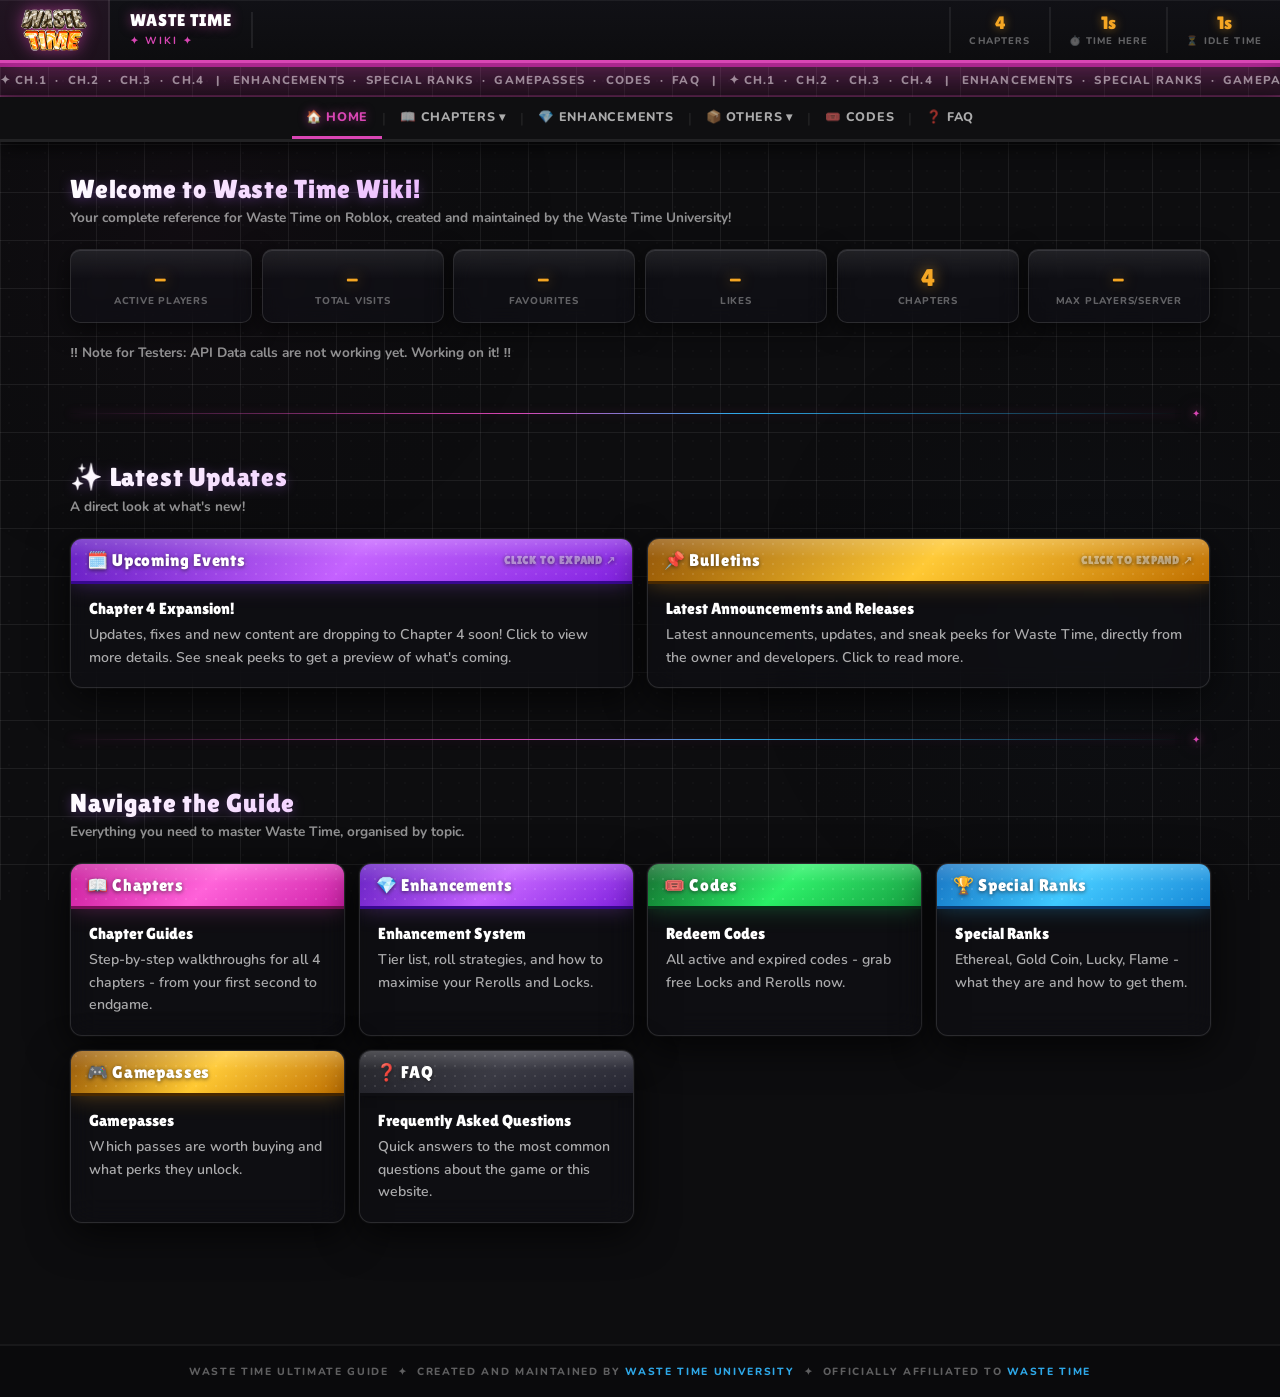
==== commit 2947c100: "Release fixes" ====
--- a/index.html
+++ b/index.html
@@ -3,14 +3,18 @@
 <head>
 <meta charset="UTF-8"/>
 <meta name="viewport" content="width=device-width, initial-scale=1.0"/>
-<title>Waste Time - Ultimate Guide</title>
+
+<title>Waste Time Wiki</title>
 <link rel="icon" type="image/png" href="favicon.png">
+<link rel="stylesheet" href="styles.css"/>
+
+
 <link rel="preconnect" href="https://fonts.googleapis.com">
 <link rel="preconnect" href="https://fonts.gstatic.com" crossorigin>
+
 <link href="https://fonts.googleapis.com/css2?family=Lilita+One&family=Nunito:wght@400;600;700;800;900&display=swap" rel="stylesheet"/>
 <link href="https://fonts.googleapis.com/css2?family=Source+Code+Pro:ital,wght@0,200..900;1,200..900&display=swap" rel="stylesheet">
 <link href="https://fonts.googleapis.com/css2?family=Rajdhani:wght@500;600;700&family=Oxanium:wght@400;600;700;800&display=swap" rel="stylesheet">
-<link rel="stylesheet" href="styles.css"/>
 </head>
 
 <body>
@@ -18,14 +22,14 @@
 <div id="scroll-progress"></div>
 <canvas id="bg-canvas"></canvas>
 
-<!-- ── HEADER ── -->
+<!-- -- HEADER -- -->
 <header class="site-header">
   <div class="header-logo-wrap">
     <img src="img/l_ogo.webp" alt="Waste Time" class="header-logo" onerror="this.style.display='none'"/>
   </div>
   <div class="header-title-block">
     <div class="header-title">WASTE TIME</div>
-    <div class="header-sub">✦ Ultimate Guide ✦</div>
+    <div class="header-sub">✦ Wiki ✦</div>
   </div>
   <div class="header-stats">
     <div class="hstat">
@@ -41,17 +45,17 @@
       <span class="hstat-lbl">⏳ Idle Time</span>
     </div>
   </div>
+  <button class="nav-hamburger" id="nav-hamburger" onclick="toggleMobileNav()" aria-label="Menu">☰</button>
 </header>
 
-<!-- ── TICKER ── -->
+<!-- -- TICKER -- -->
 <div class="ticker-wrap"><div class="ticker-inner">
   ✦ CH.1 &nbsp;·&nbsp; CH.2 &nbsp;·&nbsp; CH.3 &nbsp;·&nbsp; CH.4 &nbsp;&nbsp;|&nbsp;&nbsp; ENHANCEMENTS &nbsp;·&nbsp; SPECIAL RANKS &nbsp;·&nbsp; GAMEPASSES &nbsp;·&nbsp; CODES &nbsp;·&nbsp; FAQ &nbsp;&nbsp;|&nbsp;&nbsp; ✦ CH.1 &nbsp;·&nbsp; CH.2 &nbsp;·&nbsp; CH.3 &nbsp;·&nbsp; CH.4 &nbsp;&nbsp;|&nbsp;&nbsp; ENHANCEMENTS &nbsp;·&nbsp; SPECIAL RANKS &nbsp;·&nbsp; GAMEPASSES &nbsp;·&nbsp; CODES &nbsp;·&nbsp; FAQ &nbsp;&nbsp;|&nbsp;&nbsp;
 </div></div>
 
-<!-- ── NAV ── -->
+<!-- -- NAV -- -->
 <nav class="nav-wrapper">
   <div class="nav-inner">
-    <button class="nav-hamburger" id="nav-hamburger" onclick="toggleMobileNav()" aria-label="Menu">☰</button>
   </div>
   <div class="nav-links" id="nav-links">
     <button class="nav-btn active" onclick="showTab('home');closeMobileNav()">🏠 Home</button>
@@ -82,7 +86,7 @@
   </div>
 </nav>
 
-<!-- ── MAIN ── -->
+<!-- -- MAIN -- -->
 <main class="site-main">
 
   <!-- HOME -->
@@ -102,6 +106,8 @@
         <div class="quick-stat"><span class="quick-stat-num">4</span><span class="quick-stat-label">Chapters</span></div>
         <div class="quick-stat"><span class="quick-stat-num" id="stat-maxplayers"><span class="skel"></span></span><span class="quick-stat-label">Max Players/Server</span></div>
       </div>
+      <br>
+      <div class="section-sub">‼️ Note for Testers: API Data calls are not working yet. Working on it! ‼️</div>
     </div>
 
     <div class="glow-divider"></div>
@@ -117,7 +123,7 @@
           </div>
           <div class="panel-body">
             <div class="card-title">Chapter 4 Expansion!</div>
-            <div class="card-body">A new chapter is coming soon! Click to view the full countdown and sneak peeks.</div>
+            <div class="card-body">Updates, fixes and new content are dropping to Chapter 4 soon! Click to view more details. See sneak peeks to get a preview of what's coming.</div>
           </div>
         </div>
         <div class="game-panel home-expand-card" style="cursor:pointer;" onclick="openModal('modal-bulletins')">
@@ -126,37 +132,8 @@
             <span style="margin-left:auto;font-size:0.7rem;font-weight:800;color:rgba(255,255,255,0.45);letter-spacing:0.08em;">CLICK TO EXPAND ↗</span>
           </div>
           <div class="panel-body">
-            <div class="card-title">Chapter 4 Sneak Peeks</div>
-            <div class="card-body">Latest news, updates, and announcements for Waste Time. Click to read more.</div>
-          </div>
-        </div>
-      </div>
-    </div>
-
-    <div class="glow-divider"></div>
-
-    <div class="section-block">
-      <div class="section-title">What is Waste Time?</div>
-      <div class="section-sub">- Data incoming -</div>
-      <div class="hero-2col">
-        <div class="game-panel">
-          <div class="panel-bar pink">
-            <span>⌛ Overview</span>
-            <button class="panel-x" onclick="">✕</button>
-          </div>
-          <div class="panel-body">
-            <div class="card-title">The Game</div>
-            <div class="card-body">-</div>
-          </div>
-        </div>
-        <div class="game-panel">
-          <div class="panel-bar blue">
-            <span>🔄 Core Loop</span>
-            <button class="panel-x" onclick="">✕</button>
-          </div>
-          <div class="panel-body">
-            <div class="card-title">How to Play</div>
-            <div class="card-body">-</div>
+            <div class="card-title">Latest Announcements and Releases</div>
+            <div class="card-body">Latest announcements, updates, and sneak peeks for Waste Time, directly from the owner and developers. Click to read more.</div>
           </div>
         </div>
       </div>
@@ -172,7 +149,7 @@
           <div class="panel-bar pink"><span>📖 Chapters</span></div>
           <div class="panel-body">
             <div class="card-title">Chapter Guides</div>
-            <div class="card-body">Step-by-step walkthroughs for all 4 chapters — from your first second to endgame.</div>
+            <div class="card-body">Step-by-step walkthroughs for all 4 chapters - from your first second to endgame.</div>
           </div>
         </div>
         <div class="game-panel nav-guide-card" style="cursor:pointer" onclick="showTab('enhancements')">
@@ -186,14 +163,14 @@
           <div class="panel-bar green"><span>🎟️ Codes</span></div>
           <div class="panel-body">
             <div class="card-title">Redeem Codes</div>
-            <div class="card-body">All active and expired codes — grab free Locks and Rerolls now.</div>
+            <div class="card-body">All active and expired codes - grab free Locks and Rerolls now.</div>
           </div>
         </div>
         <div class="game-panel nav-guide-card" style="cursor:pointer" onclick="showTab('others');showOthersTab('special-ranks')">
           <div class="panel-bar blue"><span>🏆 Special Ranks</span></div>
           <div class="panel-body">
             <div class="card-title">Special Ranks</div>
-            <div class="card-body">Ethereal, Gold Coin, Lucky, Flame — what they are and how to get them.</div>
+            <div class="card-body">Ethereal, Gold Coin, Lucky, Flame - what they are and how to get them.</div>
           </div>
         </div>
         <div class="game-panel nav-guide-card" style="cursor:pointer" onclick="showTab('others');showOthersTab('gamepasses')">
@@ -207,7 +184,7 @@
           <div class="panel-bar dark"><span>❓ FAQ</span></div>
           <div class="panel-body">
             <div class="card-title">Frequently Asked Questions</div>
-            <div class="card-body">Quick answers to the most common questions about the game.</div>
+            <div class="card-body">Quick answers to the most common questions about the game or this website.</div>
           </div>
         </div>
       </div>
@@ -217,7 +194,7 @@
   <!-- CHAPTERS -->
   <div id="tab-chapters" class="tab-panel">
     <div class="section-title">Chapter Guides</div>
-    <div class="section-sub">Select a chapter below</div>
+    <div class="section-sub">Select a chapter below.</div>
     <div class="chapter-tab-row">
       <button class="chapter-pill active" onclick="showChapter(1)">Chapter 1</button>
       <button class="chapter-pill"        onclick="showChapter(2)">Chapter 2</button>
@@ -262,89 +239,11 @@
     </div>
   </div>
 
-  <!-- CURRENCIES -->
-  <div id="tab-currencies" class="tab-panel">
-    <div class="section-title">Currency Guide</div>
-    <div class="section-sub">- Data incoming -</div>
-    <div class="panel-grid" style="grid-template-columns:repeat(auto-fit,minmax(210px,1fr));margin-bottom:24px;">
-      <div class="game-panel">
-        <div class="panel-bar blue"><span>⏳ Time</span></div>
-        <div class="panel-body">
-          <div class="card-label blue">Primary</div>
-          <div class="card-body">-</div>
-          <div class="prog-wrap"><div class="prog-fill blue" style="width:100%"></div></div>
-        </div>
-      </div>
-      <div class="game-panel">
-        <div class="panel-bar pink"><span>♾️ Eons</span></div>
-        <div class="panel-body">
-          <div class="card-label pink">Rebirth</div>
-          <div class="card-body">-</div>
-          <div class="prog-wrap"><div class="prog-fill pink" style="width:78%"></div></div>
-        </div>
-      </div>
-      <div class="game-panel">
-        <div class="panel-bar gold"><span>⭐ Stars</span></div>
-        <div class="panel-body">
-          <div class="card-label gold">Advanced</div>
-          <div class="card-body">-</div>
-          <div class="prog-wrap"><div class="prog-fill gold" style="width:55%"></div></div>
-        </div>
-      </div>
-      <div class="game-panel">
-        <div class="panel-bar purple"><span>🌌 Universes</span></div>
-        <div class="panel-body">
-          <div class="card-label purple">Prestige</div>
-          <div class="card-body">-</div>
-          <div class="prog-wrap"><div class="prog-fill" style="width:32%;background:linear-gradient(90deg,#5b21b6,#a855f7);box-shadow:0 0 8px rgba(168,85,247,0.4)"></div></div>
-        </div>
-      </div>
-    </div>
-    <div class="glow-divider"></div>
-    <div class="game-panel">
-      <div class="panel-bar dark"><span>📊 Conversion Table</span></div>
-      <div class="panel-body" style="padding:0;">
-        <table class="styled-table">
-          <thead><tr><th>From</th><th>To</th><th>Rate</th><th>Bonus</th><th>Notes</th></tr></thead>
-          <tbody>
-            <tr><td>⏳ Time</td><td>♾️ Eons</td><td>-</td><td>-</td><td>-</td></tr>
-            <tr><td>♾️ Eons</td><td>⭐ Stars</td><td>-</td><td>-</td><td>-</td></tr>
-            <tr><td>⭐ Stars</td><td>🌌 Universes</td><td>-</td><td>-</td><td>-</td></tr>
-          </tbody>
-        </table>
-      </div>
-    </div>
-  </div>
-
-  <!-- ZONES -->
-  <div id="tab-zones" class="tab-panel">
-    <div class="section-title">Zones & Rooms</div>
-    <div class="section-sub">- Data incoming -</div>
-    <div class="panel-grid" style="margin-bottom:24px;">
-      <div class="game-panel"><div class="panel-bar blue"><span>Zone 1</span></div><div class="panel-body"><div class="card-title">-</div><div class="card-body">-</div></div></div>
-      <div class="game-panel"><div class="panel-bar pink"><span>Zone 2</span></div><div class="panel-body"><div class="card-title">-</div><div class="card-body">-</div></div></div>
-      <div class="game-panel"><div class="panel-bar gold"><span>Zone 3</span></div><div class="panel-body"><div class="card-title">-</div><div class="card-body">-</div></div></div>
-      <div class="game-panel"><div class="panel-bar red"><span>Zone 4</span></div><div class="panel-body"><div class="card-title">-</div><div class="card-body">-</div></div></div>
-    </div>
-    <div class="game-panel" data-no-tilt>
-      <div class="panel-bar dark"><span>📊 Zone Unlock Chart</span></div>
-      <div class="panel-body" style="padding:0;">
-        <table class="styled-table">
-          <thead><tr><th>#</th><th>Name</th><th>Requirement</th><th>Multiplier</th><th>Notes</th></tr></thead>
-          <tbody>
-            <tr><td>1</td><td>-</td><td>-</td><td>-</td><td>-</td></tr>
-            <tr><td>2</td><td>-</td><td>-</td><td>-</td><td>-</td></tr>
-            <tr><td>3</td><td>-</td><td>-</td><td>-</td><td>-</td></tr>
-            <tr><td>4</td><td>-</td><td>-</td><td>-</td><td>-</td></tr>
-          </tbody>
-        </table>
-      </div>
-    </div>
-  </div>
-
   <!-- ENHANCEMENTS -->
   <div id="tab-enhancements" class="tab-panel">
+  <!-- Enhancement tab-specific inline styles used only for the tier list and enhancement cards -->
   <style>
+  /* Enhancement tab-specific styles */
   .enh-pill{padding:6px 14px;border-radius:20px;font-size:0.75rem;font-weight:800;letter-spacing:0.06em;display:inline-flex;align-items:center;gap:6px;}
   .enh-pill.green{background:rgba(34,196,94,0.12);border:1.5px solid rgba(34,196,94,0.4);color:#22c45e;}
   .enh-pill.purple{background:rgba(168,85,247,0.12);border:1.5px solid rgba(168,85,247,0.4);color:#c084fc;}
@@ -380,7 +279,6 @@
   .ch-block{border-radius:9px;overflow:hidden;border:1.5px solid;}
   .ch-header{padding:8px 14px;font-family:'Lilita One',cursive;font-size:0.9rem;text-shadow:0 1px 3px rgba(0,0,0,0.5);}
   .ch-body{padding:10px 12px;}
-  #enh-tier-detail{display:none;margin-top:14px;padding:14px;border-radius:8px;background:rgba(255,255,255,0.04);border:1.5px solid rgba(255,255,255,0.1);}
   .updated-pill{display:inline-flex;align-items:center;gap:7px;padding:5px 13px;border-radius:20px;background:rgba(34,196,94,0.1);border:1.5px solid rgba(34,196,94,0.3);font-size:0.72rem;font-weight:800;color:#22c45e;letter-spacing:0.05em;margin-bottom:18px;}
   .blink-dot{width:7px;height:7px;border-radius:50%;background:#22c45e;box-shadow:0 0 6px #22c45e;animation:blinkDot 1.4s ease-in-out infinite;}
   @keyframes blinkDot{0%,100%{opacity:1;box-shadow:0 0 6px #22c45e}50%{opacity:0.2;box-shadow:none}}
@@ -389,16 +287,16 @@
     <div class="section-title">💎 Enhancements</div>
     <div class="section-sub">Randomised boost multipliers applied to each in-game currency - one of the most impactful progression systems in Waste Time.</div>
 
-    <!-- Enhancement screenshot banner -->
-    <div class="enh-screenshot-wrap">
-      <img src="img/EnhImg.png" alt="Enhancements in action - glowing crystals and pink energy in Waste Time" class="enh-screenshot">
-      <div class="enh-screenshot-overlay">
-        <span class="enh-screenshot-tag">✦ Enhancement System in Action</span>
-      </div>
-    </div>
-
     <!-- Updated pill -->
     <div class="updated-pill"><span class="blink-dot"></span>Last Updated: 18 May 2026, 5:30 PM (UTC)</div>
+
+    <!-- Enhancement banner -->
+    <div class="enh-screenshot-wrap">
+      <img src="img/EnhImg.png" alt="Image of the enhancements area - glowing crystals and pink energy in Waste Time" class="enh-screenshot">
+      <div class="enh-screenshot-overlay">
+        <span class="enh-screenshot-tag">✦ Enhancement Area</span>
+      </div>
+    </div>
 
     <!-- Intro paragraph -->
     <div style="padding:16px 18px;border-radius:10px;background:rgba(255,255,255,0.03);border:1.5px solid rgba(255,255,255,0.07);margin-bottom:22px;font-size:0.88rem;font-weight:600;color:rgba(255,255,255,0.62);line-height:1.75;">
@@ -407,7 +305,7 @@
     <div style="display:flex;gap:8px;flex-wrap:wrap;margin-bottom:26px;">
       <span class="enh-pill green">✅ Unlocked at 1 Sx Time - Chapter 1</span>
       <span class="enh-pill purple">🔒 P &amp; P+ require CH2 Upgrade Tree</span>
-      <span class="enh-pill blue">🪙 Applies to all in-game currencies</span>
+      <span class="enh-pill blue">🪙 Applies to most in-game currencies</span>
       <span class="enh-pill gold">📊 10 tiers total</span>
     </div>
 
@@ -463,7 +361,7 @@
     <div class="game-panel" style="margin-bottom:16px;" data-no-tilt>
       <div class="panel-bar purple"><span>📊 All Enhancement Tiers</span></div>
       <div class="panel-body">
-        <div style="font-size:0.78rem;font-weight:700;color:rgba(255,255,255,0.38);margin-bottom:12px;">Click any tier row to expand details — click again to close. Tiers marked 🔒 require the <span style="color:#a855f7;">CH2 Upgrade Tree</span> to appear in your roll pool.</div>
+        <div style="font-size:0.78rem;font-weight:700;color:rgba(255,255,255,0.38);margin-bottom:12px;">Click any tier row to expand details - click again to close. Tiers marked 🔒 require the <span style="color:#a855f7;">CH2 Upgrade Tree</span> to appear in your roll pool.</div>
         <div class="tier-hint" id="tier-hint">👆 tap a row to see tips & advice</div>
         <!-- Table header -->
         <div style="display:grid;grid-template-columns:60px 1fr 110px 90px;gap:10px;padding:0 14px 8px;font-size:0.62rem;font-weight:800;letter-spacing:0.14em;text-transform:uppercase;color:rgba(255,255,255,0.3);">
@@ -768,7 +666,7 @@
 
     <!-- Special Ranks sub-tab -->
     <div id="others-special-ranks" class="others-subtab">
-      <div class="section-sub" style="margin-bottom:16px;">Special ranks available in Waste Time — each with unique passive bonuses.</div>
+      <div class="section-sub" style="margin-bottom:16px;">Special ranks available in Waste Time - each with unique passive bonuses.</div>
       <div class="hero-2col" style="margin-bottom:20px; align-items:start;">
         <div class="game-panel" data-no-tilt>
           <div class="panel-bar blue"><span>🏆 Special Ranks</span><button class="panel-x">✕</button></div>
@@ -924,6 +822,7 @@
   </div>
 </footer>
 
+<!-- Main page behavior and interactive logic for tabs, modals, timers, and effects. -->
 <script src="script.js" defer></script>
 </body>
 </html>
--- a/styles.css
+++ b/styles.css
@@ -69,7 +69,7 @@
   pointer-events:none; z-index:0;
 }
 
-/* ── HEADER ── */
+/* -- HEADER -- */
 .site-header {
   position:relative; z-index:10;
   display:flex; align-items:center; gap:0;
@@ -124,7 +124,7 @@
   color:var(--text-dim); letter-spacing:0.12em; text-transform:uppercase;
 }
 
-/* ── TICKER ── */
+/* -- TICKER -- */
 .ticker-wrap {
   overflow:hidden; white-space:nowrap; position:relative; z-index:9;
   background: rgba(217,70,180,0.12);
@@ -138,7 +138,7 @@
 }
 @keyframes ticker { from{transform:translateX(0)} to{transform:translateX(-50%)} }
 
-/* ── NAV ── */
+/* -- NAV -- */
 .nav-wrapper {
   position:sticky; top:0; z-index:100;
   background: #0f0f11;
@@ -198,7 +198,7 @@
 }
 .nav-dropdown-item:hover { background:rgba(217,70,180,0.12); color:var(--text); }
 
-/* ── MAIN ── */
+/* -- MAIN -- */
 .site-main {
   position:relative; z-index:5;
   max-width:1180px; margin:0 auto;
@@ -280,7 +280,7 @@
 .panel-body { padding: 18px 18px; }
 
 /* countdown timer styles */
-/* ─── Wrapper ─── */
+/* --- Wrapper --- */
 .countdown-wrapper {
   background: var(--bg-card);
   border: 1px solid var(--border-purple);
@@ -322,7 +322,7 @@
   border-radius: 12px;
 }
 
-/* ─── Countdown Label ─── */
+/* --- Countdown Label --- */
 .countdown-label-top {
   font-family: var(--font-display);
   font-size: 11px;
@@ -333,7 +333,7 @@
   margin-bottom: 20px;
 }
 
-/* ─── Countdown Display ─── */
+/* --- Countdown Display --- */
 .countdown-display {
   display: flex;
   align-items: flex-start;
@@ -397,7 +397,7 @@
   50%       { opacity: 0.15; }
 }
 
-/* ─── Status ─── */
+/* --- Status --- */
 .status-msg {
   font-family: var(--font-body);
   font-size: 12px;
@@ -409,7 +409,7 @@
   transition: color 0.3s;
 }
 
-/* ─── Launched State ─── */
+/* --- Launched State --- */
 .launched-msg {
   display: none;
   font-family: var(--font-display);
@@ -446,7 +446,7 @@
   to   { transform: rotate(360deg); }
 }
 
-/* ─── Responsive ─── */
+/* --- Responsive --- */
 @media (max-width: 420px) {
   .countdown-wrapper { padding: 20px 16px 18px; }
   .time-sep { padding: 0; }
@@ -478,7 +478,7 @@
 /* grid of panels */
 .panel-grid { display:grid; grid-template-columns:repeat(auto-fit,minmax(240px,1fr)); gap:14px; }
 
-/* ── SECTION TITLES ── */
+/* -- SECTION TITLES -- */
 .section-title {
   font-family:'Lilita One',cursive;
   font-size:1.65rem; letter-spacing:0.03em;
@@ -490,7 +490,7 @@
 .section-sub { font-size:0.85rem; font-weight:700; color:rgba(255,255,255,0.55); margin-bottom:22px; }
 .section-block { margin-bottom:42px; }
 
-/* ── CARD BODY TYPOGRAPHY ── */
+/* -- CARD BODY TYPOGRAPHY -- */
 .card-label {
   font-size:0.68rem; font-weight:800; letter-spacing:0.14em;
   text-transform:uppercase; margin-bottom:7px;
@@ -528,13 +528,13 @@
 .rank-badge.generic  { color:#fff; border-color:rgba(255,255,255,0.25); background:rgba(255,255,255,0.07); }
 @keyframes etherealPulse { 0%,100%{box-shadow:0 0 18px rgba(168,85,247,0.35),0 3px 0 rgba(60,10,120,0.8)} 50%{box-shadow:0 0 32px rgba(200,120,255,0.6),0 3px 0 rgba(60,10,120,0.8)} }
 
-/* ── STAT ROWS ── */
+/* -- STAT ROWS -- */
 .stat-row { display:flex; align-items:center; gap:10px; padding:8px 0; border-bottom:1px solid rgba(255,255,255,0.05); }
 .stat-row:last-child { border-bottom:none; }
 .stat-label { font-size:0.85rem; font-weight:700; color:var(--text-soft); flex:1; }
 .stat-value { font-family:'Lilita One',cursive; font-size:0.9rem; color:var(--gold); white-space:nowrap; }
 
-/* ── DIVIDER ── */
+/* -- DIVIDER -- */
 .glow-divider {
   width:100%; margin:40px 0; position:relative;
   display:flex; align-items:center; gap:0; height:18px;
@@ -554,7 +554,7 @@
 }
 @keyframes divSpin{0%{transform:rotate(0deg) scale(1)}50%{transform:rotate(180deg) scale(1.4)}100%{transform:rotate(360deg) scale(1)}}
 
-/* ── CHAPTER PILLS ── */
+/* -- CHAPTER PILLS -- */
 .chapter-tab-row { display:flex; flex-wrap:wrap; gap:8px; margin-bottom:20px; }
 .chapter-pill {
   background:var(--panel2); border:2px solid rgba(255,255,255,0.08);
@@ -566,7 +566,7 @@
 .chapter-pill:hover { border-color:var(--pink); color:var(--text); }
 .chapter-pill.active { border-color:var(--pink); color:var(--pink); background:rgba(217,70,180,0.1); box-shadow:0 0 12px rgba(217,70,180,0.2); }
 
-/* ── COMING SOON ── */
+/* -- COMING SOON -- */
 .coming-soon {
   text-align:center; padding:48px 24px;
   border:2px dashed rgba(255,255,255,0.1); border-radius:10px;
@@ -576,7 +576,7 @@
 .coming-soon h3 { font-family:'Lilita One',cursive; font-size:1rem; color:var(--text-soft); margin-bottom:6px; }
 .coming-soon p { color:var(--text-dim); font-size:0.85rem; }
 
-/* ── TABLE ── */
+/* -- TABLE -- */
 .styled-table { width:100%; border-collapse:collapse; font-size:0.86rem; margin-top:10px; }
 .styled-table thead tr { background:rgba(217,70,180,0.15); }
 .styled-table th {
@@ -589,7 +589,7 @@
 .styled-table td:first-child { color:var(--text); font-weight:800; }
 .styled-table tr:hover td { background:rgba(255,255,255,0.03); }
 
-/* ── PROGRESS BAR ── */
+/* -- PROGRESS BAR -- */
 .prog-wrap { height:14px; background:#111; border-radius:4px; overflow:hidden; border:1px solid rgba(255,255,255,0.08); margin-top:8px; position:relative; }
 .prog-fill { height:100%; border-radius:4px; animation:fillBar 1.2s ease-out forwards; position:relative; }
 .prog-fill::after { content:''; position:absolute; inset:0; background:linear-gradient(180deg,rgba(255,255,255,0.25) 0%,transparent 60%); }
@@ -599,7 +599,7 @@
 .prog-fill.green  { background:linear-gradient(90deg,#145e30,#22c45e); box-shadow:0 0 8px rgba(34,196,94,0.4); }
 @keyframes fillBar { from{width:0} }
 
-/* ── FAQ ── */
+/* -- FAQ -- */
 .faq-item { margin-bottom:7px; border-radius:8px; overflow:hidden; border:2px solid rgba(255,255,255,0.07); transition:border-color .18s; }
 .faq-item:hover { border-color:rgba(217,70,180,0.35); }
 .faq-q {
@@ -615,7 +615,7 @@
 .faq-a { max-height:0; overflow:hidden; transition:max-height .3s ease, padding .15s; background:#121214; color:var(--text-soft); font-size:0.87rem; font-weight:600; line-height:1.65; padding:0 16px; }
 .faq-item.open .faq-a { max-height:220px; padding:13px 16px; }
 
-/* ── HOME QUICK STATS ── */
+/* -- HOME QUICK STATS -- */
 .quick-stat-grid { display:grid; grid-template-columns:repeat(auto-fit,minmax(120px,1fr)); gap:10px; margin-top:12px; }
 .quick-stat {
   background: rgba(18,18,24,0.55);
@@ -639,6 +639,8 @@
 .hero-2col { display:grid; grid-template-columns:1fr 1fr; gap:14px; }
 @media(max-width:660px) { .hero-2col{grid-template-columns:1fr} }
 
+/* -- GAME BUTTON STYLES -- */
+/* Used for in-page call-to-action buttons inside cards and navigation panels. */
 .game-btn {
   display:inline-flex; align-items:center; justify-content:center;
   padding:10px 24px; border:none; border-radius:8px; cursor:pointer;
@@ -660,7 +662,7 @@
 .game-btn.green { background:linear-gradient(180deg,#40f080,#10962e); box-shadow:0 5px 0 #083018, 0 0 18px rgba(34,196,94,0.3); }
 .game-btn.gold  { background:linear-gradient(180deg,#ffd040,#c07000); box-shadow:0 5px 0 #482800, 0 0 18px rgba(245,166,35,0.3); }
 
-/* ── STAGE CARD (like Stages panel) ── */
+/* -- STAGE CARD (like Stages panel) -- */
 .stage-card {
   background:var(--panel2); border:2px solid rgba(255,0,80,0.2);
   border-radius:8px; padding:12px; text-align:center;
@@ -673,12 +675,13 @@
 .stage-label.owned  { color:var(--green); }
 .stage-label.locked { color:var(--red); }
 
-/* ── SCROLLBAR ── */
+/* -- SCROLLBAR -- */
 ::-webkit-scrollbar{width:5px} ::-webkit-scrollbar-track{background:var(--bg)} ::-webkit-scrollbar-thumb{background:#3a1a3a;border-radius:6px} ::-webkit-scrollbar-thumb:hover{background:var(--pink)}
 
-/* ── FOOTER ── */
+/* -- FOOTER -- */
 footer { position:relative; z-index:5; background:#0a0a0c; border-top:2px solid rgba(255,255,255,0.06); padding:18px 20px; text-align:center; }
 
+/* -- LINK STATES -- */
 a:link {
   color: var(--blue);       /* unvisited link */
   text-decoration: none;
@@ -693,6 +696,8 @@
   color: var(--cyan);     /* active link */
 }
 
+/* -- CODE ENTRY ROWS -- */
+/* Styling for the redeem code table rows, including copy buttons. */
 .codes {
   display:flex;
   align-items:center;
@@ -728,6 +733,8 @@
   transform:translateY(1px);
 }
 
+/* -- TABLE ROW STATES -- */
+/* Visual markers for expired vs active entries in tables. */
 .expired {
   background-color: #1d0000;
 }
@@ -736,7 +743,7 @@
   background-color: #05220f;
 }
 
-/* ── SCROLL PROGRESS BAR ── */
+/* -- SCROLL PROGRESS BAR -- */
 #scroll-progress {
   position:fixed; top:0; left:0; height:2px; width:0%;
   background:linear-gradient(90deg,var(--pink),var(--blue),var(--pink));
@@ -748,7 +755,7 @@
 }
 @keyframes pgShift { 0%{background-position:0% 0%} 100%{background-position:200% 0%} }
 
-/* ── SCROLL REVEAL ── */
+/* -- SCROLL REVEAL -- */
 .sr        { opacity:0; transform:translateY(26px);   transition:opacity .6s ease, transform .6s ease; }
 .sr-left   { opacity:0; transform:translateX(-28px);  transition:opacity .6s ease, transform .6s ease; }
 .sr-right  { opacity:0; transform:translateX(28px);   transition:opacity .6s ease, transform .6s ease; }
@@ -757,13 +764,13 @@
   opacity:1; transform:none;
 }
 
-/* ── CARD TILT ── */
+/* -- CARD TILT -- */
 .game-panel, .quick-stat {
   transform-style: preserve-3d;
   will-change: transform;
 }
 
-/* ── SKELETON LOADER ── */
+/* -- SKELETON LOADER -- */
 .skel {
   display: inline-block;
   width: 64px; height: 1.4em; border-radius: 6px;
@@ -777,7 +784,7 @@
   100% { background-position: -200% 0; }
 }
 
-/* ── MOBILE NAV ── */
+/* -- MOBILE NAV -- */
 .nav-hamburger {
   display: none;
   background: none; border: none; cursor: pointer;
@@ -786,10 +793,48 @@
 }
 .nav-hamburger:hover { color: var(--pink); }
 @media (max-width: 720px) {
-  .nav-hamburger { display: flex; align-items: center; }
-  .nav-inner { justify-content: flex-start; flex-wrap: nowrap; overflow: hidden; }
+  .site-header {
+    flex-wrap: wrap;
+    justify-content: flex-start;
+    text-align: left;
+    gap: 8px;
+    padding: 10px 14px;
+    align-items: center;
+  }
+  .header-logo-wrap {
+    width: auto;
+    justify-content: flex-start;
+    padding: 10px 14px;
+    border-right: none;
+    border-bottom: none;
+  }
+  .header-title-block {
+    width: auto;
+    padding: 10px 14px;
+    border-right: none;
+    border-bottom: none;
+    display: flex;
+    flex-direction: column;
+    align-items: flex-start;
+  }
+  .header-title { font-size: 1.05rem; }
+  .header-sub { font-size: 0.72rem; }
+  .header-stats {
+    display: none;
+  }
+  .hstat { min-width: auto; padding: 8px 12px; }
+  .nav-hamburger {
+    display: flex; align-items: center;
+    margin-left: auto;
+  }
+  .nav-inner {
+    justify-content: flex-end;
+    flex-wrap: nowrap;
+    overflow: hidden;
+    width: 100%;
+  }
   .nav-links {
-    display: none; flex-direction: column; width: 100%;
+    display: none; flex-direction: column; width: 100%; align-items: flex-start;
     background: #0f0f11; border-top: 1px solid rgba(255,255,255,0.06);
     padding: 6px 0 10px;
     animation: fadeUp .2s ease;
@@ -797,11 +842,11 @@
   .nav-links.open { display: flex; }
   .nav-links .nav-btn { padding: 10px 20px; border-bottom: none; width: 100%; text-align: left; border-radius: 0; }
   .nav-links .nav-sep { display: none; }
-  .nav-links .nav-group { position: static; }
+  .nav-links .nav-group { position: static; width: 100%; }
   .nav-links .nav-dropdown {
     position: static; transform: none; opacity: 1; pointer-events: all;
     border: none; border-radius: 0; background: rgba(255,255,255,0.03);
-    box-shadow: none; padding: 0; min-width: 0;
+    box-shadow: none; padding: 0; min-width: 0; width: 100%;
     transition: none;
   }
   .nav-links .nav-dropdown::before { display: none; }
@@ -810,7 +855,7 @@
   .nav-wrapper { position: sticky; top: 0; z-index: 100; }
 }
 
-/* ── ENH TIER HINT ── */
+/* -- ENH TIER HINT -- */
 .tier-hint {
   font-size: 0.7rem; font-weight: 800; color: rgba(255,255,255,0.28);
   letter-spacing: 0.08em; text-align: center; padding: 6px 0 2px;
@@ -818,7 +863,7 @@
 }
 @keyframes hintPulse { 0%,100%{opacity:.28} 50%{opacity:.55} }
 
-/* ── CHAPTER/OTHERS PILL STAGGER ── */
+/* -- CHAPTER/OTHERS PILL STAGGER -- */
 .chapter-pill, [id^="others-pill-"] {
   opacity: 0; transform: translateY(8px) scale(0.96);
   animation: pillIn .35s cubic-bezier(0.34,1.56,0.64,1) forwards;
@@ -827,7 +872,7 @@
   to { opacity:1; transform:translateY(0) scale(1); }
 }
 
-/* ── LIVE DOT on active-players stat ── */
+/* -- LIVE DOT on active-players stat -- */
 .live-badge {
   display: inline-flex; align-items: center; gap: 4px;
   font-size: 0.55rem; font-weight: 800; color: #22c45e;
@@ -840,7 +885,7 @@
   animation: blinkDot 1.4s ease-in-out infinite;
 }
 
-/* ── PAGE TIME SPENT counter glow pulse ── */
+/* -- PAGE TIME SPENT counter glow pulse -- */
 @keyframes counterPop {
   0%  { transform: scale(1); }
   40% { transform: scale(1.14); color: var(--gold); text-shadow: 0 0 16px rgba(245,166,35,0.9); }
@@ -848,7 +893,7 @@
 }
 .counter-pop { animation: counterPop .28s ease-out; }
 
-/* ── TOAST notification ── */
+/* -- TOAST notification -- */
 .wt-toast {
   position: fixed; bottom: 28px; left: 50%; transform: translateX(-50%) translateY(20px);
   background: #1a1a20; border: 1.5px solid var(--pink);
@@ -864,11 +909,11 @@
 /* sparkle keyframe */
 @keyframes sparklePop{0%{transform:scale(0) rotate(0deg);opacity:1}100%{transform:scale(1.6) rotate(45deg);opacity:0}}
 
-/* ── SMOOTH SCROLL ── */
+/* -- SMOOTH SCROLL -- */
 html { scroll-behavior: smooth; }
 * { scroll-behavior: smooth; }
 
-/* ── ENH TIER ROW EXPAND - smooth ── */
+/* -- ENH TIER ROW EXPAND - smooth -- */
 #enh-tier-detail {
   display: grid;
   grid-template-rows: 0fr;
@@ -891,7 +936,7 @@
   border-color: rgba(255,255,255,0.1);
 }
 
-/* ── MODAL OVERLAY ── */
+/* -- MODAL OVERLAY -- */
 .modal-overlay {
   position: fixed; inset: 0; z-index: 5000;
   display: flex; align-items: center; justify-content: center;
@@ -944,7 +989,7 @@
 .modal-close-btn:hover { filter:brightness(1.2); }
 .modal-close-btn:active { transform:translateY(2px); }
 
-/* ── HOME EXPAND CARD ── */
+/* -- HOME EXPAND CARD -- */
 .home-expand-card { transition: border-color .2s, box-shadow .2s, transform .2s !important; }
 .home-expand-card:hover {
   border-color: rgba(217,70,180,0.4) !important;
@@ -952,10 +997,10 @@
   transform: translateY(-3px) !important;
 }
 
-/* ── OTHERS SUB-TABS ── */
+/* -- OTHERS SUB-TABS -- */
 .others-subtab { animation: fadeUp .3s ease; }
 
-/* ── NAV GUIDE CARDS ── */
+/* -- NAV GUIDE CARDS -- */
 .nav-guide-card { transition: border-color .2s, box-shadow .2s, transform .18s !important; }
 .nav-guide-card:hover {
   border-color: rgba(217,70,180,0.45) !important;
@@ -963,7 +1008,7 @@
   transform: translateY(-2px) !important;
 }
 
-/* ── ENHANCEMENT SCREENSHOT ── */
+/* -- ENHANCEMENT SCREENSHOT -- */
 .enh-screenshot-wrap {
   position: relative;
   border-radius: 14px;
@@ -999,7 +1044,7 @@
   letter-spacing: 0.04em;
 }
 
-/* ── TICKER update (remove removed tabs) ── */
+/* -- TICKER update (remove removed tabs) -- */
 
 /* Improved animation for .tab-panel */
 @keyframes fadeUp {
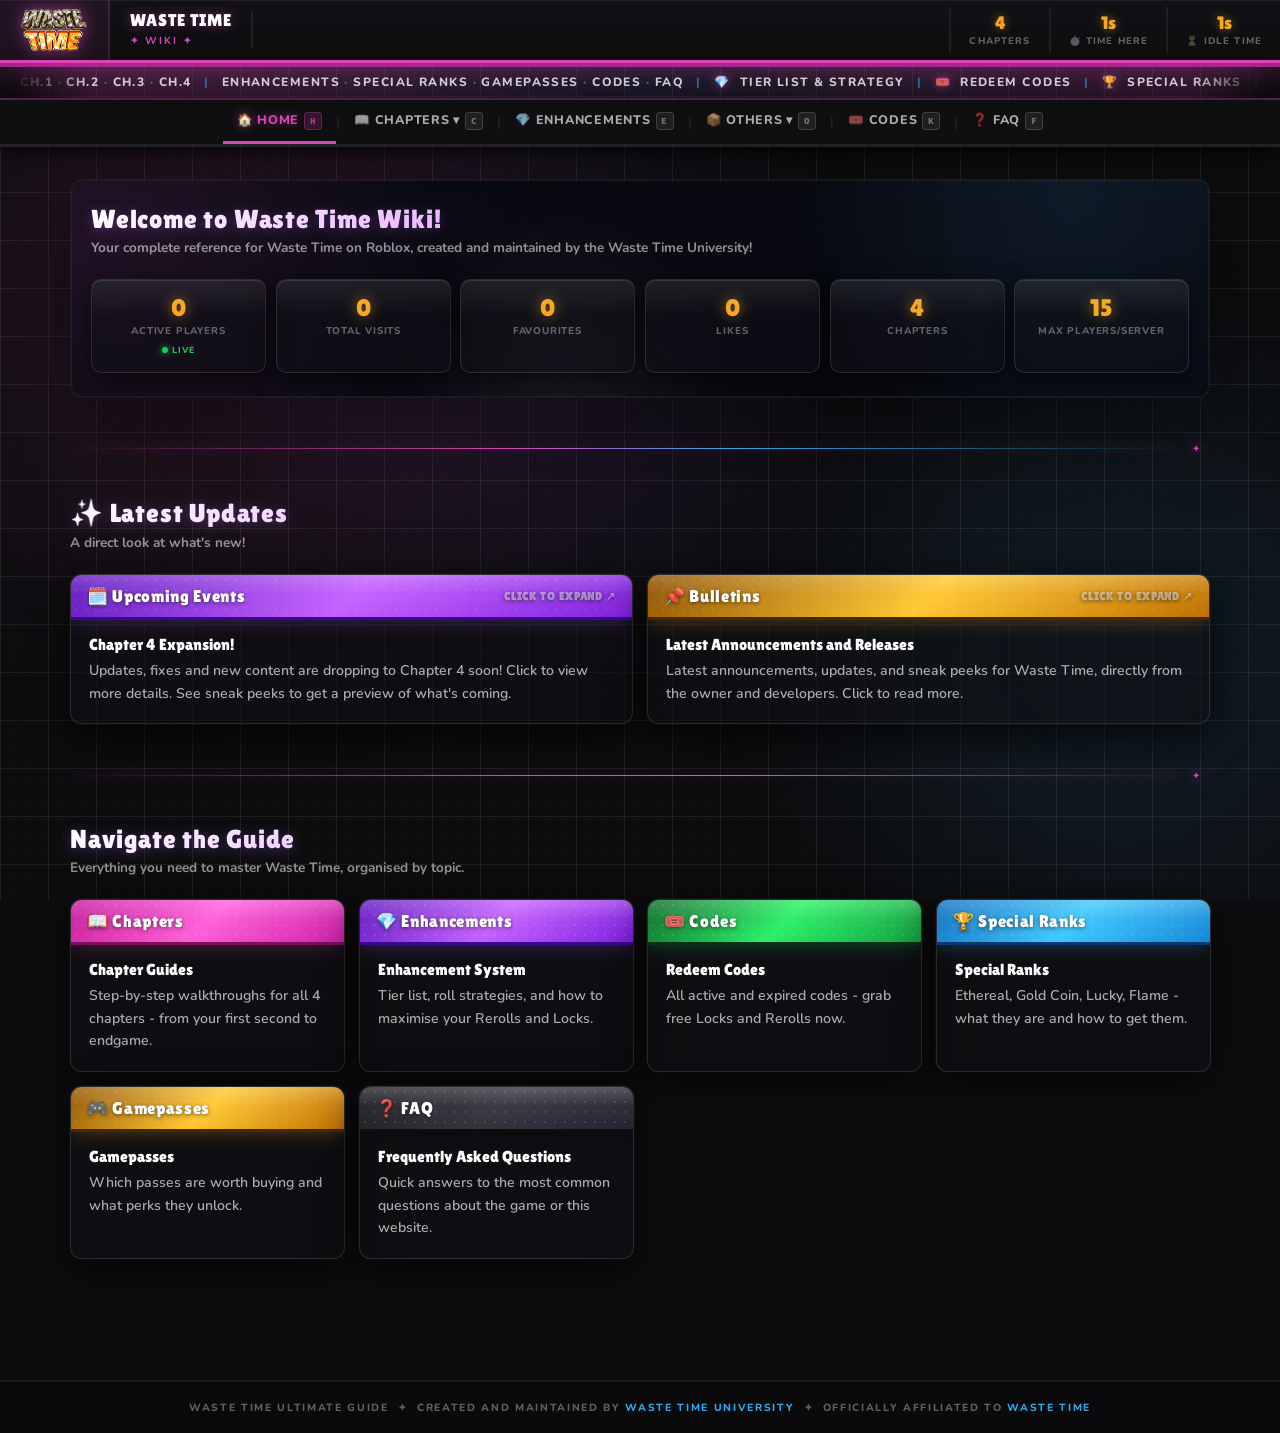
==== commit f8845a31: "Pre-Release 2" ====
--- a/index.html
+++ b/index.html
@@ -50,7 +50,8 @@
 
 <!-- -- TICKER -- -->
 <div class="ticker-wrap"><div class="ticker-inner">
-  ✦ CH.1 &nbsp;·&nbsp; CH.2 &nbsp;·&nbsp; CH.3 &nbsp;·&nbsp; CH.4 &nbsp;&nbsp;|&nbsp;&nbsp; ENHANCEMENTS &nbsp;·&nbsp; SPECIAL RANKS &nbsp;·&nbsp; GAMEPASSES &nbsp;·&nbsp; CODES &nbsp;·&nbsp; FAQ &nbsp;&nbsp;|&nbsp;&nbsp; ✦ CH.1 &nbsp;·&nbsp; CH.2 &nbsp;·&nbsp; CH.3 &nbsp;·&nbsp; CH.4 &nbsp;&nbsp;|&nbsp;&nbsp; ENHANCEMENTS &nbsp;·&nbsp; SPECIAL RANKS &nbsp;·&nbsp; GAMEPASSES &nbsp;·&nbsp; CODES &nbsp;·&nbsp; FAQ &nbsp;&nbsp;|&nbsp;&nbsp;
+  <span class="tk-accent">✦</span>&nbsp; CH.1 <span class="tk-dim">·</span> CH.2 <span class="tk-dim">·</span> CH.3 <span class="tk-dim">·</span> CH.4 <span class="tk-sep">|</span> ENHANCEMENTS <span class="tk-dim">·</span> SPECIAL RANKS <span class="tk-dim">·</span> GAMEPASSES <span class="tk-dim">·</span> CODES <span class="tk-dim">·</span> FAQ <span class="tk-sep">|</span> <span class="tk-accent">💎</span>&nbsp; TIER LIST &amp; STRATEGY <span class="tk-sep">|</span> <span class="tk-accent">🎟️</span>&nbsp; REDEEM CODES <span class="tk-sep">|</span> <span class="tk-accent">🏆</span>&nbsp; SPECIAL RANKS <span class="tk-sep">|</span>&nbsp;&nbsp;
+  <span class="tk-accent">✦</span>&nbsp; CH.1 <span class="tk-dim">·</span> CH.2 <span class="tk-dim">·</span> CH.3 <span class="tk-dim">·</span> CH.4 <span class="tk-sep">|</span> ENHANCEMENTS <span class="tk-dim">·</span> SPECIAL RANKS <span class="tk-dim">·</span> GAMEPASSES <span class="tk-dim">·</span> CODES <span class="tk-dim">·</span> FAQ <span class="tk-sep">|</span> <span class="tk-accent">💎</span>&nbsp; TIER LIST &amp; STRATEGY <span class="tk-sep">|</span> <span class="tk-accent">🎟️</span>&nbsp; REDEEM CODES <span class="tk-sep">|</span> <span class="tk-accent">🏆</span>&nbsp; SPECIAL RANKS <span class="tk-sep">|</span>&nbsp;&nbsp;
 </div></div>
 
 <!-- -- NAV -- -->
@@ -58,10 +59,10 @@
   <div class="nav-inner">
   </div>
   <div class="nav-links" id="nav-links">
-    <button class="nav-btn active" onclick="showTab('home');closeMobileNav()">🏠 Home</button>
+    <button class="nav-btn active" id="nav-home" onclick="showTab('home');closeMobileNav()">🏠 Home<span class="kbd-hint">H</span></button>
     <span class="nav-sep">|</span>
     <div class="nav-group">
-      <button class="nav-btn" onclick="showTab('chapters');closeMobileNav()">📖 Chapters ▾</button>
+      <button class="nav-btn" id="nav-chapters" onclick="showTab('chapters');closeMobileNav()">📖 Chapters ▾<span class="kbd-hint">C</span></button>
       <div class="nav-dropdown">
         <button class="nav-dropdown-item" onclick="showTab('chapters');showChapter(1);closeMobileNav()">Chapter 1</button>
         <button class="nav-dropdown-item" onclick="showTab('chapters');showChapter(2);closeMobileNav()">Chapter 2</button>
@@ -70,19 +71,19 @@
       </div>
     </div>
     <span class="nav-sep">|</span>
-    <button class="nav-btn" onclick="showTab('enhancements');closeMobileNav()">💎 Enhancements</button>
+    <button class="nav-btn" id="nav-enhancements" onclick="showTab('enhancements');closeMobileNav()">💎 Enhancements<span class="kbd-hint">E</span></button>
     <span class="nav-sep">|</span>
     <div class="nav-group">
-      <button class="nav-btn" onclick="showTab('others');closeMobileNav()">📦 Others ▾</button>
+      <button class="nav-btn" id="nav-others" onclick="showTab('others');closeMobileNav()">📦 Others ▾<span class="kbd-hint">O</span></button>
       <div class="nav-dropdown">
         <button class="nav-dropdown-item" onclick="showTab('others');showOthersTab('special-ranks');closeMobileNav()">🏆 Special Ranks</button>
         <button class="nav-dropdown-item" onclick="showTab('others');showOthersTab('gamepasses');closeMobileNav()">🎮 Gamepasses</button>
       </div>
     </div>
     <span class="nav-sep">|</span>
-    <button class="nav-btn" onclick="showTab('codes');closeMobileNav()">🎟️ Codes</button>
+    <button class="nav-btn" id="nav-codes" onclick="showTab('codes');closeMobileNav()">🎟️ Codes<span class="kbd-hint">K</span></button>
     <span class="nav-sep">|</span>
-    <button class="nav-btn" onclick="showTab('faq');closeMobileNav()">❓ FAQ</button>
+    <button class="nav-btn" id="nav-faq" onclick="showTab('faq');closeMobileNav()">❓ FAQ<span class="kbd-hint">F</span></button>
   </div>
 </nav>
 
@@ -91,7 +92,9 @@
 
   <!-- HOME -->
   <div id="tab-home" class="tab-panel active">
-    <div class="section-block">
+    <div class="section-block hero-panel">
+      <div class="hero-grid-bg"></div>
+      <div class="hero-panel-content">
       <div class="section-title">Welcome to Waste Time Wiki!</div>
       <div class="section-sub">Your complete reference for Waste Time on Roblox, created and maintained by the Waste Time University!</div>
       <div class="quick-stat-grid">
@@ -106,8 +109,7 @@
         <div class="quick-stat"><span class="quick-stat-num">4</span><span class="quick-stat-label">Chapters</span></div>
         <div class="quick-stat"><span class="quick-stat-num" id="stat-maxplayers"><span class="skel"></span></span><span class="quick-stat-label">Max Players/Server</span></div>
       </div>
-      <br>
-      <div class="section-sub">‼️ Note for Testers: API Data calls are not working yet. Working on it! ‼️</div>
+      </div><!-- end z-index:1 wrapper -->
     </div>
 
     <div class="glow-divider"></div>
@@ -250,14 +252,16 @@
   .enh-pill.blue{background:rgba(46,168,232,0.12);border:1.5px solid rgba(46,168,232,0.4);color:#2ea8e8;}
   .enh-pill.gold{background:rgba(245,166,35,0.12);border:1.5px solid rgba(245,166,35,0.4);color:#f5a623;}
   .enh-pill.black{background:rgba(80, 80, 79, 0.12);border:1.5px solid rgba(15, 15, 15, 0.4);color:#040404;}
-  .tier-row{display:grid;grid-template-columns:60px 1fr 110px 90px;align-items:center;gap:10px;padding:9px 14px;border-radius:8px;margin-bottom:5px;border:1.5px solid transparent;cursor:pointer;transition:all .18s;position:relative;background:rgba(255,255,255,0.02);}
+  .tier-row{display:grid;grid-template-columns:60px 1fr 110px 90px;align-items:center;gap:10px;padding:9px 14px;border-radius:8px;margin-bottom:5px;border:1.5px solid transparent;cursor:pointer;transition:all .18s;position:relative;background:rgba(255,255,255,0.02);overflow:hidden;}
+  .tier-row::after{content:'';position:absolute;inset:0;background:var(--tier-grad,transparent);opacity:0.13;pointer-events:none;border-radius:8px;transition:opacity .18s;}
+  .tier-row:hover::after{opacity:0.22;}
   .tier-row:hover{background:rgba(255,255,255,0.05);}
   .tier-row.active{background:rgba(255,255,255,0.06);border-color:rgba(255,255,255,0.15);}
   .tier-left-bar{position:absolute;left:0;top:5px;bottom:5px;width:3px;border-radius:3px;}
   .tier-badge{font-family:'Lilita One',cursive;font-size:0.95rem;padding:4px 0;border-radius:6px;text-align:center;font-weight:700;border:2px solid currentColor;width:48px;}
   .tier-rarity{font-size:0.88rem;font-weight:700;color:rgba(255,255,255,0.6);}
   .tier-boost{font-family:'Lilita One',cursive;font-size:1.05rem;text-align:right;}
-  .tier-access{font-size:0.68rem;font-weight:800;text-align:right;}
+  .tier-access{font-size:0.68rem;font-weight:800;text-align:right;white-space:nowrap;overflow:visible;}
   .method-card{display:flex;gap:14px;align-items:flex-start;padding:13px 14px;border-radius:8px;background:rgba(255,255,255,0.03);border:1.5px solid rgba(255,255,255,0.07);margin-bottom:8px;transition:border-color .18s;}
   .method-card:hover{border-color:rgba(255,255,255,0.13);}
   .method-icon{font-size:1.5rem;flex-shrink:0;width:42px;height:42px;display:flex;align-items:center;justify-content:center;border-radius:8px;background:rgba(255,255,255,0.05);}
@@ -282,6 +286,12 @@
   .updated-pill{display:inline-flex;align-items:center;gap:7px;padding:5px 13px;border-radius:20px;background:rgba(34,196,94,0.1);border:1.5px solid rgba(34,196,94,0.3);font-size:0.72rem;font-weight:800;color:#22c45e;letter-spacing:0.05em;margin-bottom:18px;}
   .blink-dot{width:7px;height:7px;border-radius:50%;background:#22c45e;box-shadow:0 0 6px #22c45e;animation:blinkDot 1.4s ease-in-out infinite;}
   @keyframes blinkDot{0%,100%{opacity:1;box-shadow:0 0 6px #22c45e}50%{opacity:0.2;box-shadow:none}}
+  @media(max-width:500px){
+    .tier-row{grid-template-columns:52px 1fr 90px auto;gap:6px;padding:8px 10px;}
+    .tier-access{font-size:0.62rem;max-width:80px;text-align:right;}
+    .tier-boost{font-size:0.9rem;}
+    .tier-list-header{grid-template-columns:52px 1fr 90px auto !important;gap:6px !important;padding:0 10px 8px !important;}
+  }
   </style>
 
     <div class="section-title">💎 Enhancements</div>
@@ -361,14 +371,17 @@
     <div class="game-panel" style="margin-bottom:16px;" data-no-tilt>
       <div class="panel-bar purple"><span>📊 All Enhancement Tiers</span></div>
       <div class="panel-body">
-        <div style="font-size:0.78rem;font-weight:700;color:rgba(255,255,255,0.38);margin-bottom:12px;">Click any tier row to expand details - click again to close. Tiers marked 🔒 require the <span style="color:#a855f7;">CH2 Upgrade Tree</span> to appear in your roll pool.</div>
+        <div style="display:flex;align-items:center;justify-content:space-between;flex-wrap:wrap;gap:8px;margin-bottom:10px;">
+          <div style="font-size:0.78rem;font-weight:700;color:rgba(255,255,255,0.38);">Click any tier row to expand details - click again to close. Tiers marked 🔒 require the <span style="color:#a855f7;">CH2 Upgrade Tree</span> to appear in your roll pool.</div>
+          <button id="compare-toggle-btn" class="compare-toggle-btn" onclick="toggleCompareMode()">⚡ Compare Tiers</button>
+        </div>
         <div class="tier-hint" id="tier-hint">👆 tap a row to see tips & advice</div>
         <!-- Table header -->
-        <div style="display:grid;grid-template-columns:60px 1fr 110px 90px;gap:10px;padding:0 14px 8px;font-size:0.62rem;font-weight:800;letter-spacing:0.14em;text-transform:uppercase;color:rgba(255,255,255,0.3);">
+        <div class="tier-list-header" style="display:grid;grid-template-columns:60px 1fr 110px 90px;gap:10px;padding:0 14px 8px;font-size:0.62rem;font-weight:800;letter-spacing:0.14em;text-transform:uppercase;color:rgba(255,255,255,0.3);">
           <div>Tier</div><div>Roll Chance</div><div style="text-align:right;">Multiplier</div><div style="text-align:right;">Access</div>
         </div>
         <!-- F -->
-        <div class="tier-row" onclick="enhTierClick(this,'F')">
+        <div class="tier-row" onclick="enhTierClick(this,'F')" style="--tier-grad:linear-gradient(90deg,#22c45e,transparent);">
           <div class="tier-left-bar" style="background:#22c45e;"></div>
           <div class="tier-badge" style="color:#22c45e;border-color:#22c45e;">F</div>
           <div class="tier-rarity">18.78%</div>
@@ -376,7 +389,7 @@
           <div class="tier-access" style="color:rgba(255,255,255,0.3);">Base</div>
         </div>
         <!-- D -->
-        <div class="tier-row" onclick="enhTierClick(this,'D')">
+        <div class="tier-row" onclick="enhTierClick(this,'D')" style="--tier-grad:linear-gradient(90deg,#4ade80,transparent);">
           <div class="tier-left-bar" style="background:#4ade80;"></div>
           <div class="tier-badge" style="color:#4ade80;border-color:#4ade80;">D</div>
           <div class="tier-rarity">17.84%</div>
@@ -384,7 +397,7 @@
           <div class="tier-access" style="color:rgba(255,255,255,0.3);">Base</div>
         </div>
         <!-- C -->
-        <div class="tier-row" onclick="enhTierClick(this,'C')">
+        <div class="tier-row" onclick="enhTierClick(this,'C')" style="--tier-grad:linear-gradient(90deg,#bef264,transparent);">
           <div class="tier-left-bar" style="background:#bef264;"></div>
           <div class="tier-badge" style="color:#bef264;border-color:#bef264;">C</div>
           <div class="tier-rarity">15.96%</div>
@@ -392,7 +405,7 @@
           <div class="tier-access" style="color:rgba(255,255,255,0.3);">Base</div>
         </div>
         <!-- B -->
-        <div class="tier-row" onclick="enhTierClick(this,'B')">
+        <div class="tier-row" onclick="enhTierClick(this,'B')" style="--tier-grad:linear-gradient(90deg,#fbbf24,transparent);">
           <div class="tier-left-bar" style="background:#fbbf24;"></div>
           <div class="tier-badge" style="color:#fbbf24;border-color:#fbbf24;">B</div>
           <div class="tier-rarity">14.08%</div>
@@ -400,7 +413,7 @@
           <div class="tier-access" style="color:rgba(255,255,255,0.3);">Base</div>
         </div>
         <!-- A -->
-        <div class="tier-row" onclick="enhTierClick(this,'A')">
+        <div class="tier-row" onclick="enhTierClick(this,'A')" style="--tier-grad:linear-gradient(90deg,#f59e0b,transparent);">
           <div class="tier-left-bar" style="background:#f59e0b;"></div>
           <div class="tier-badge" style="color:#f59e0b;border-color:#f59e0b;">A</div>
           <div class="tier-rarity">11.27%</div>
@@ -408,7 +421,7 @@
           <div class="tier-access" style="color:rgba(255,255,255,0.3);">Base</div>
         </div>
         <!-- S -->
-        <div class="tier-row" onclick="enhTierClick(this,'S')">
+        <div class="tier-row" onclick="enhTierClick(this,'S')" style="--tier-grad:linear-gradient(90deg,#f97316,transparent);">
           <div class="tier-left-bar" style="background:#f97316;"></div>
           <div class="tier-badge" style="color:#f97316;border-color:#f97316;">S</div>
           <div class="tier-rarity">9.39%</div>
@@ -416,7 +429,7 @@
           <div class="tier-access" style="color:rgba(255,255,255,0.3);">Base</div>
         </div>
         <!-- S+ -->
-        <div class="tier-row" onclick="enhTierClick(this,'S+')">
+        <div class="tier-row" onclick="enhTierClick(this,'S+')" style="--tier-grad:linear-gradient(90deg,#ef4444,transparent);">
           <div class="tier-left-bar" style="background:#ef4444;"></div>
           <div class="tier-badge" style="color:#ef4444;border-color:#ef4444;">S+</div>
           <div class="tier-rarity">7.51%</div>
@@ -424,7 +437,7 @@
           <div class="tier-access" style="color:rgba(255,255,255,0.3);">Base</div>
         </div>
         <!-- S++ - peak before CH2 -->
-        <div class="tier-row" onclick="enhTierClick(this,'S++')" style="background:rgba(255,30,30,0.06);border-color:rgba(255,50,50,0.2);">
+        <div class="tier-row" onclick="enhTierClick(this,'S++')" style="background:rgba(255,30,30,0.06);border-color:rgba(255,50,50,0.2);--tier-grad:linear-gradient(90deg,#ff2222,transparent);">
           <div class="tier-left-bar" style="background:#ff2222;"></div>
           <div class="tier-badge" style="color:#ff2222;border-color:#ff2222;text-shadow:0 0 8px rgba(255,50,50,0.7);">S++</div>
           <div class="tier-rarity">1.88%</div>
@@ -438,7 +451,7 @@
           <div style="flex:1;height:1px;background:linear-gradient(90deg,rgba(168,85,247,0.55),transparent);"></div>
         </div>
         <!-- P -->
-        <div class="tier-row" onclick="enhTierClick(this,'P')" style="background:rgba(168,85,247,0.06);border-color:rgba(168,85,247,0.2);">
+        <div class="tier-row" onclick="enhTierClick(this,'P')" style="background:rgba(168,85,247,0.06);border-color:rgba(168,85,247,0.2);--tier-grad:linear-gradient(90deg,#a855f7,transparent);">
           <div class="tier-left-bar" style="background:#a855f7;"></div>
           <div class="tier-badge" style="color:#a855f7;border-color:#a855f7;text-shadow:0 0 8px rgba(168,85,247,0.8);">P</div>
           <div class="tier-rarity">3.29%</div>
@@ -446,7 +459,7 @@
           <div class="tier-access" style="color:#a855f7;font-weight:800;">🔒 100m Stars</div>
         </div>
         <!-- P+ -->
-        <div class="tier-row" onclick="enhTierClick(this,'P+')" style="background:rgba(217,70,239,0.07);border-color:rgba(217,70,239,0.25);">
+        <div class="tier-row" onclick="enhTierClick(this,'P+')" style="background:rgba(217,70,239,0.07);border-color:rgba(217,70,239,0.25);--tier-grad:linear-gradient(90deg,#d946ef,transparent);">
           <div class="tier-left-bar" style="background:#d946ef;"></div>
           <div class="tier-badge" style="color:#d946ef;border-color:#d946ef;text-shadow:0 0 8px rgba(217,70,239,0.8);">P+</div>
           <div class="tier-rarity">7.5%</div>
@@ -455,6 +468,10 @@
         </div>
         <!-- Detail expand box -->
         <div id="enh-tier-detail"><div class="enh-detail-inner"></div></div>
+        <!-- Compare hint -->
+        <div class="compare-hint" id="compare-hint" style="display:none;">⚡ Compare mode ON — click a first tier, then a second to compare. Click same tier again to deselect.</div>
+        <!-- Tier comparison box -->
+        <div id="tier-compare-box"><div class="compare-inner" id="compare-inner"></div></div>
       </div>
     </div>
 
@@ -587,7 +604,7 @@
             <div class="method-title" style="color:rgba(255,255,255,0.55);">Passive Base Rate [ONLY IN CHAPTER 1] &nbsp;<span style="font-size:0.63rem;background:rgba(255,255,255,0.06);color:rgba(255,255,255,0.3);padding:2px 8px;border-radius:5px;font-weight:800;">SLOWEST</span></div>
             <div class="method-desc">Rerolls and Locks accrue passively around the clock, but the base rate is slow. Don't rely on this as your primary method - treat it as a bonus during long idle sessions.
               <div style="display:flex;gap:8px;margin-top:9px;flex-wrap:wrap;">
-                <span style="background:rgba(168,85,247,0.15);border:1px solid rgba(168,85,247,0.3);padding:4px 12px;border-radius:6px;font-size:0.78rem;font-weight:800;color:#a855f7;">🎲 1 Reroll every 5 min</span>
+                <span style="background:rgba(168,85,247,0.15);border:1px solid rgba(168,85,247,0.3);padding:4px 12px;border-radius:6px;font-size:0.78rem;font-weight:800;color:#a855f7;">🎲 1 Reroll every 5 min (+2 every 5 min with <span style="color: #3cd1ff;">2x Rerolls</span> gamepass)</span>
                 <span style="background:rgba(46,168,232,0.15);border:1px solid rgba(46,168,232,0.3);padding:4px 12px;border-radius:6px;font-size:0.78rem;font-weight:800;color:#2ea8e8;">🔒 1 Lock every 20 min</span>
               </div>
             </div>
@@ -603,13 +620,13 @@
         <div style="font-size:0.83rem;font-weight:600;color:rgba(255,255,255,0.55);margin-bottom:16px;line-height:1.6;">Rerolls and Locks can be purchased with <span style="color:var(--gold);font-weight:800;">Robux (⬡)</span> in the Enhance shop (Can be opened from the Enhance menu). The Best Deal tiers offer the highest value per Robux spent.</div>
 
         <!-- Free ad banner -->
-        <div style="margin-bottom:18px;padding:12px 16px;border-radius:8px;background:rgba(46,168,232,0.07);border:1.5px solid rgba(46,168,232,0.25);display:flex;align-items:center;gap:14px;flex-wrap:wrap;">
-          <div style="font-size:1.6rem;">📺</div>
-          <div style="flex:1;min-width:0;">
+        <div style="margin-bottom:18px;padding:12px 16px;border-radius:8px;background:rgba(46,168,232,0.07);border:1.5px solid rgba(46,168,232,0.25);display:flex;align-items:center;gap:14px;flex-wrap:wrap;" class="ad-rewards-banner">
+          <div style="font-size:1.6rem;flex-shrink:0;">📺</div>
+          <div style="flex:1;min-width:120px;">
             <div style="font-weight:800;font-size:0.9rem;margin-bottom:2px;">Free Rewards via Ad</div>
             <div style="font-size:0.78rem;color:rgba(255,255,255,0.45);">Watch an ad from the Enhance menu to earn free resources. No purchase required.</div>
           </div>
-          <div style="display:flex;gap:8px;flex-wrap:wrap;">
+          <div class="ad-reward-badges" style="display:flex;gap:8px;flex-wrap:wrap;">
             <span style="background:rgba(168,85,247,0.2);border:1.5px solid rgba(168,85,247,0.4);padding:6px 14px;border-radius:8px;font-family:'Lilita One',cursive;font-size:0.88rem;color:#a855f7;">+6 Rerolls</span>
             <span style="background:rgba(46,168,232,0.2);border:1.5px solid rgba(46,168,232,0.4);padding:6px 14px;border-radius:8px;font-family:'Lilita One',cursive;font-size:0.88rem;color:#2ea8e8;">+3 Locks</span>
           </div>
@@ -649,6 +666,28 @@
           </div>
         </div>
         <div style="margin-top:12px;padding:8px 14px;border-radius:7px;background:rgba(255,255,255,0.03);border:1px solid rgba(255,255,255,0.05);font-size:0.75rem;color:rgba(255,255,255,0.3);text-align:center;">⬡ = Robux. Prices reflect in-game listed values and may be subject to change.</div>
+
+        <!-- Gamepasses divider -->
+        <div style="margin:22px 0 14px;display:flex;align-items:center;gap:10px;">
+          <div style="flex:1;height:1px;background:linear-gradient(90deg,transparent,rgba(168,85,247,0.4));"></div>
+          <div style="font-size:0.7rem;font-weight:800;color:#a855f7;letter-spacing:0.1em;white-space:nowrap;">🎮 GAMEPASSES</div>
+          <div style="flex:1;height:1px;background:linear-gradient(90deg,rgba(168,85,247,0.4),transparent);"></div>
+        </div>
+        <!-- 2x Rerolls gamepass -->
+        <div style="padding:12px 16px;border-radius:8px;background:rgba(168,85,247,0.07);border:1.5px solid rgba(168,85,247,0.25);display:flex;align-items:center;gap:14px;flex-wrap:wrap;">
+          <div style="font-size:1.6rem;flex-shrink:0;">🎲</div>
+          <div style="flex:1;min-width:120px;">
+            <div style="font-weight:800;font-size:0.9rem;margin-bottom:2px;color:#c084fc;">2× Rerolls</div>
+            <div style="font-size:0.78rem;color:rgba(255,255,255,0.45);">Permanently doubles the passive reroll generation rate. Pairs with the base idle rate to give <span style="color:#a855f7;font-weight:800;">+2 Rerolls every 5 min</span> instead of +1.</div>
+          </div>
+          <div style="flex-shrink:0;">
+            <div class="shop-card reroll" style="padding:10px 16px;min-width:80px;text-align:center;">
+              <span class="shop-amount" style="font-size:1.1rem;">2× Rerolls</span>
+              <div style="font-size:0.6rem;color:rgba(255,255,255,0.35);margin-bottom:2px;">Gamepass</div>
+              <div class="shop-price">⬡ 19</div>
+            </div>
+          </div>
+        </div>
       </div>
     </div>
 
@@ -725,6 +764,11 @@
     </div>
     <div class="game-panel" data-no-tilt>
       <div class="panel-bar dark"><span>🎟️ Redeem Codes List</span></div>
+      <div class="codes-filter-bar">
+        <button class="codes-filter-btn all active" onclick="filterCodes('all',this)">All <span class="codes-filter-count" id="count-all">13</span></button>
+        <button class="codes-filter-btn active-codes" onclick="filterCodes('active',this)">Active <span class="codes-filter-count" id="count-active">0</span></button>
+        <button class="codes-filter-btn expired-codes" onclick="filterCodes('expired',this)">Expired <span class="codes-filter-count" id="count-expired">13</span></button>
+      </div>
       <div class="panel-body" style="padding:0;">
         <table class="styled-table">
           <thead><tr><th>Code</th><th>Reward</th><th>Status</th></tr></thead>
@@ -824,5 +868,18 @@
 
 <!-- Main page behavior and interactive logic for tabs, modals, timers, and effects. -->
 <script src="script.js" defer></script>
+
+<!-- Back to top button -->
+<button id="back-to-top" title="Back to top" aria-label="Back to top">▲</button>
+
+<!-- Achievement popup container -->
+<div id="achievement-popup" class="achievement-popup">
+  <div class="achievement-icon" id="ach-icon">🏆</div>
+  <div class="achievement-text-wrap">
+    <div class="achievement-label">Achievement Unlocked</div>
+    <div class="achievement-title" id="ach-title">-</div>
+    <div class="achievement-sub" id="ach-sub">-</div>
+  </div>
+</div>
 </body>
-</html>
+</html>
--- a/styles.css
+++ b/styles.css
@@ -126,21 +126,45 @@
 
 /* -- TICKER -- */
 .ticker-wrap {
-  overflow:hidden; white-space:nowrap; position:relative; z-index:9;
-  background: rgba(217,70,180,0.12);
-  border-bottom: 2px solid rgba(217,70,180,0.3);
-  padding:6px 0;
+  overflow: hidden; white-space: nowrap; position: relative; z-index: 9;
+  background: linear-gradient(90deg,
+    rgba(217,70,180,0.14) 0%,
+    rgba(46,168,232,0.07) 50%,
+    rgba(217,70,180,0.14) 100%);
+  border-top: 1px solid rgba(217,70,180,0.25);
+  border-bottom: 2px solid rgba(217,70,180,0.38);
+  padding: 7px 0;
+  box-shadow: 0 0 24px rgba(217,70,180,0.12) inset;
+}
+/* Edge fade masks */
+.ticker-wrap::before,
+.ticker-wrap::after {
+  content: '';
+  position: absolute; top: 0; bottom: 0;
+  width: 90px; z-index: 2; pointer-events: none;
+}
+.ticker-wrap::before {
+  left: 0;
+  background: linear-gradient(90deg, #0d0d0f 15%, transparent);
+}
+.ticker-wrap::after {
+  right: 0;
+  background: linear-gradient(270deg, #0d0d0f 15%, transparent);
 }
 .ticker-inner {
-  display:inline-block; animation:ticker 28s linear infinite;
-  font-family:'Nunito',sans-serif; font-size:0.72rem; font-weight:800;
-  color:rgba(255,255,255,0.55); letter-spacing:0.1em; text-transform:uppercase;
-}
+  display: inline-block; animation: ticker 32s linear infinite;
+  font-family: 'Nunito', sans-serif; font-size: 0.75rem; font-weight: 800;
+  color: rgba(255,255,255,0.82); letter-spacing: 0.12em; text-transform: uppercase;
+}
+/* Coloured accent spans inside the ticker */
+.ticker-inner .tk-accent { color: var(--pink); text-shadow: 0 0 10px rgba(217,70,180,0.6); }
+.ticker-inner .tk-sep    { color: rgba(46,168,232,0.6); margin: 0 8px; }
+.ticker-inner .tk-dim    { color: rgba(255,255,255,0.35); }
 @keyframes ticker { from{transform:translateX(0)} to{transform:translateX(-50%)} }
 
 /* -- NAV -- */
 .nav-wrapper {
-  position:sticky; top:0; z-index:100;
+  position:sticky; top:0; z-index:90;
   background: #0f0f11;
   border-bottom: 3px solid rgba(255,255,255,0.08);
   box-shadow: 0 4px 20px rgba(0,0,0,0.8);
@@ -447,9 +471,14 @@
 }
 
 /* --- Responsive --- */
-@media (max-width: 420px) {
-  .countdown-wrapper { padding: 20px 16px 18px; }
-  .time-sep { padding: 0; }
+@media (max-width: 480px) {
+  .countdown-wrapper { padding: 18px 10px 16px; }
+  .time-sep { padding: 0 1px; font-size: clamp(22px, 6vw, 36px); }
+  .time-value { font-size: clamp(28px, 9vw, 48px); min-width: unset; }
+  .time-unit { font-size: 9px; letter-spacing: 0.1em; }
+  .countdown-display { gap: 0; }
+  .time-block { flex: 1; min-width: 0; }
+  .launched-msg { font-size: 16px; letter-spacing: 0.15em; }
 }
 
 
@@ -489,6 +518,57 @@
 }
 .section-sub { font-size:0.85rem; font-weight:700; color:rgba(255,255,255,0.55); margin-bottom:22px; }
 .section-block { margin-bottom:42px; }
+.hero-panel {
+  position: relative;
+  overflow: hidden;
+  border-radius: 12px;
+  padding: 24px 20px;
+  background: rgba(9, 10, 18, 0.94);
+  border: 1px dotted rgba(255,255,255,0.14);
+  box-shadow: 0 32px 90px rgba(0,0,0,0.34), inset 0 0 0 1px rgba(255,255,255,0.05);
+}
+.hero-panel > * {
+  position: relative;
+  z-index: 2;
+}
+.hero-panel::before {
+  content: '';
+  position: absolute;
+  inset: 0;
+  pointer-events: none;
+  border-radius: inherit;
+  border: 1px dotted rgba(255,255,255,0.18);
+  box-shadow: 0 0 18px rgba(217,70,180,0.16), 0 0 26px rgba(46,168,232,0.12);
+  opacity: 0.72;
+  transform: scale(1.02);
+  animation: heroPanelBorderGlow 4.2s ease-in-out infinite;
+  z-index: 3;
+}
+.hero-panel::after {
+  content: '';
+  position: absolute;
+  inset: -18%;
+  border-radius: 40%;
+  background:
+    radial-gradient(circle at 15% 30%, rgba(217,70,180,0.16), transparent 25%),
+    radial-gradient(circle at 78% 18%, rgba(46,168,232,0.15), transparent 22%),
+    radial-gradient(circle at 45% 78%, rgba(255,255,255,0.08), transparent 18%);
+  mix-blend-mode: screen;
+  opacity: 0.72;
+  animation: heroPanelColorShift 18s ease-in-out infinite;
+  z-index: 1;
+}
+@keyframes heroPanelBorderGlow {
+  0%, 100% { opacity: 0.68; transform: scale(1.02); }
+  50% { opacity: 0.95; transform: scale(1.03); }
+}
+@keyframes heroPanelColorShift {
+  0% { transform: translate(0,0) scale(1); }
+  25% { transform: translate(10px,-10px) scale(1.03); }
+  50% { transform: translate(-16px,12px) scale(1.01); }
+  75% { transform: translate(12px,16px) scale(1.04); }
+  100% { transform: translate(0,0) scale(1); }
+}
 
 /* -- CARD BODY TYPOGRAPHY -- */
 .card-label {
@@ -588,6 +668,9 @@
 .styled-table td { padding:9px 13px; border-bottom:1px solid rgba(255,255,255,0.04); color:var(--text-soft); font-weight:600; }
 .styled-table td:first-child { color:var(--text); font-weight:800; }
 .styled-table tr:hover td { background:rgba(255,255,255,0.03); }
+/* Prevent Status column from being cut off on narrow screens */
+.styled-table td:last-child,
+.styled-table th:last-child { white-space: nowrap; min-width: 64px; }
 
 /* -- PROGRESS BAR -- */
 .prog-wrap { height:14px; background:#111; border-radius:4px; overflow:hidden; border:1px solid rgba(255,255,255,0.08); margin-top:8px; position:relative; }
@@ -852,7 +935,14 @@
   .nav-links .nav-dropdown::before { display: none; }
   .nav-links .nav-dropdown-item { padding: 8px 32px; font-size: 0.78rem; }
   .nav-links .nav-group:hover .nav-dropdown { opacity: 1; pointer-events: all; transform: none; }
-  .nav-wrapper { position: sticky; top: 0; z-index: 100; }
+  .nav-wrapper { position: sticky; top: 0; z-index: 90; }
+}
+
+/* -- AD REWARDS BANNER - stack badges below text on narrow screens -- */
+@media (max-width: 500px) {
+  .ad-rewards-banner { flex-wrap: nowrap; align-items: flex-start; flex-direction: column; gap: 10px; }
+  .ad-rewards-banner > div:first-child { align-self: flex-start; }
+  .ad-reward-badges { width: 100%; }
 }
 
 /* -- ENH TIER HINT -- */
@@ -937,8 +1027,19 @@
 }
 
 /* -- MODAL OVERLAY -- */
+/* When a modal is open, collapse the nav out of the stacking context entirely.
+   Changing position alone isn't enough — backdrop-filter on the overlay creates
+   its own compositing layer, and any z-index on the nav can bleed through it in
+   Chromium. Setting z-index: 0 (and position: relative) puts the nav definitively
+   below the modal's z-index: 9999 layer. */
+body.modal-open .nav-wrapper,
+body.modal-open .ticker-wrap,
+body.modal-open .site-header {
+  position: static !important;
+  z-index: auto !important;
+}
 .modal-overlay {
-  position: fixed; inset: 0; z-index: 5000;
+  position: fixed; inset: 0; z-index: 9999;
   display: flex; align-items: center; justify-content: center;
   background: rgba(0,0,0,0);
   backdrop-filter: blur(0px);
@@ -947,19 +1048,19 @@
   transition: background 0.32s ease, backdrop-filter 0.32s ease;
 }
 .modal-overlay.open {
-  background: rgba(0,0,0,0.72);
-  backdrop-filter: blur(6px);
-  -webkit-backdrop-filter: blur(6px);
+  background: rgba(0,0,0,0);
+  backdrop-filter: blur(2px);
+  -webkit-backdrop-filter: blur(2px);
   pointer-events: all;
 }
 .modal-box {
   width: 80vw; max-width: 820px; max-height: 85vh;
   background: #15151a;
-  border: 2px solid rgba(255,255,255,0.1);
+  border: 2px solid rgba(255,255,255,0.08);
   border-radius: 14px;
   overflow: hidden;
   display: flex; flex-direction: column;
-  box-shadow: 0 24px 80px rgba(0,0,0,0.9), 0 0 60px rgba(217,70,180,0.12);
+  box-shadow: 0 18px 54px rgba(0,0,0,0.72), 0 0 48px rgba(217,70,180,0.08);
   transform: scale(0.88) translateY(24px);
   opacity: 0;
   transition: transform 0.36s cubic-bezier(0.34,1.56,0.64,1), opacity 0.28s ease;
@@ -1063,4 +1164,303 @@
 
 /* Improved scroll reveal */
 .sr { transition: opacity .7s cubic-bezier(0.22,1,0.36,1), transform .7s cubic-bezier(0.22,1,0.36,1); }
-.sr-scale { transition: opacity .6s cubic-bezier(0.34,1.56,0.64,1), transform .6s cubic-bezier(0.34,1.56,0.64,1); }+.sr-scale { transition: opacity .6s cubic-bezier(0.34,1.56,0.64,1), transform .6s cubic-bezier(0.34,1.56,0.64,1); }
+/* ══════════════════════════════════════════
+   FEATURE 1 – TIER ROW HOVER GLOW (pulsing)
+   ══════════════════════════════════════════ */
+@keyframes tierGlowPulse {
+  0%, 100% {
+    box-shadow: 0 0 10px var(--tier-color, rgba(255,255,255,0.16)),
+                0 0 18px rgba(255,255,255,0.06),
+                inset 0 0 4px var(--tier-color, rgba(255,255,255,0.06));
+  }
+  50% {
+    box-shadow: 0 0 22px var(--tier-color, rgba(255,255,255,0.35)),
+                0 0 36px var(--tier-color, rgba(255,255,255,0.14)),
+                inset 0 0 10px var(--tier-color, rgba(255,255,255,0.10));
+  }
+}
+.tier-row {
+  transition: background .18s, border-color .18s !important;
+  will-change: box-shadow;
+}
+.tier-row:hover {
+  animation: tierGlowPulse 1.2s ease-in-out infinite !important;
+  border-color: rgba(255,255,255,0.18) !important;
+}
+
+/* ── Compare toggle button ── */
+.compare-toggle-btn {
+  display: inline-flex; align-items: center; gap: 7px;
+  padding: 7px 16px; border-radius: 8px;
+  background: rgba(168,85,247,0.08);
+  border: 1.5px solid rgba(168,85,247,0.3);
+  color: rgba(168,85,247,0.65);
+  font-family: 'Nunito', sans-serif; font-size: 0.76rem; font-weight: 800;
+  letter-spacing: 0.06em; cursor: pointer; white-space: nowrap;
+  transition: all .2s;
+  flex-shrink: 0;
+}
+.compare-toggle-btn:hover {
+  background: rgba(168,85,247,0.16);
+  border-color: rgba(168,85,247,0.6);
+  color: #c084fc;
+  box-shadow: 0 0 16px rgba(168,85,247,0.25);
+}
+.compare-toggle-btn.active {
+  background: rgba(168,85,247,0.22);
+  border-color: rgba(168,85,247,0.75);
+  color: #e0aaff;
+  box-shadow: 0 0 20px rgba(168,85,247,0.35), 0 0 40px rgba(168,85,247,0.12);
+}
+
+/* ══════════════════════════════════════════
+   FEATURE 4 – CODE COPY FIXED TOAST
+   Fixed at bottom of viewport, smooth slide-up enter, slide-down exit
+   ══════════════════════════════════════════ */
+.copy-fixed-toast {
+  position: fixed;
+  bottom: 88px;
+  left: 50%;
+  transform: translateX(-50%) translateY(24px);
+  opacity: 0;
+  pointer-events: none;
+  z-index: 10002;
+
+  background: linear-gradient(135deg, #0c1a10, #111f14);
+  border: 1.5px solid var(--green);
+  border-radius: 10px;
+  padding: 10px 24px;
+  font-family: 'Nunito', sans-serif;
+  font-size: 0.84rem;
+  font-weight: 800;
+  color: var(--green);
+  white-space: nowrap;
+  box-shadow:
+    0 8px 32px rgba(0,0,0,0.75),
+    0 0 24px rgba(34,196,94,0.22),
+    0 1px 0 rgba(34,196,94,0.15) inset;
+
+  transition: opacity .28s ease, transform .35s cubic-bezier(0.34,1.56,0.64,1);
+}
+.copy-fixed-toast.copy-toast-show {
+  opacity: 1;
+  transform: translateX(-50%) translateY(0);
+}
+.copy-fixed-toast.copy-toast-exit {
+  opacity: 0;
+  transform: translateX(-50%) translateY(14px);
+  transition: opacity .3s ease, transform .3s ease;
+}
+
+/* ══════════════════════════════════════════
+   FEATURE 5 – TIER COMPARISON MODE
+   ══════════════════════════════════════════ */
+.tier-row.compare-a { outline: 2px solid #fbbf24; outline-offset: -2px; background: rgba(251,191,36,0.08); box-shadow: 0 0 24px rgba(251,191,36,0.18); }
+.tier-row.compare-b { outline: 2px solid #a855f7; outline-offset: -2px; background: rgba(168,85,247,0.08); box-shadow: 0 0 24px rgba(168,85,247,0.18); }
+
+#tier-compare-box {
+  display: grid;
+  grid-template-rows: 0fr;
+  overflow: hidden;
+  transition: grid-template-rows .38s cubic-bezier(0.4,0,0.2,1), padding .38s, margin .38s;
+  padding: 0 14px;
+  border-radius: 8px;
+  background: rgba(255,255,255,0.03);
+  border: 1.5px solid rgba(255,255,255,0);
+  margin-top: 0;
+}
+#tier-compare-box > .compare-inner { overflow: hidden; min-height: 0; }
+#tier-compare-box.open {
+  grid-template-rows: 1fr;
+  padding: 14px;
+  margin-top: 10px;
+  border-color: rgba(255,255,255,0.1);
+}
+.compare-hint {
+  font-size: 0.68rem; font-weight: 800;
+  color: rgba(255,255,255,0.28);
+  text-align: center; padding: 6px 0 2px;
+  letter-spacing: 0.08em;
+  animation: hintPulse 2.5s ease-in-out infinite;
+}
+
+/* ══════════════════════════════════════════
+   FEATURE 6 – BACK TO TOP BUTTON
+   ══════════════════════════════════════════ */
+#back-to-top {
+  position: fixed;
+  bottom: 32px; right: 24px;
+  width: 42px; height: 42px;
+  border-radius: 50%;
+  background: linear-gradient(180deg, #ff6ad5, #c8189a);
+  border: 2px solid #7a0f5a;
+  box-shadow: 0 4px 0 #7a0f5a, 0 0 18px rgba(217,70,180,0.45);
+  color: #fff;
+  font-size: 1.1rem;
+  cursor: pointer;
+  display: flex; align-items: center; justify-content: center;
+  z-index: 8000;
+  opacity: 0; pointer-events: none;
+  transform: translateY(12px) scale(0.88);
+  transition: opacity .3s ease, transform .3s cubic-bezier(0.34,1.56,0.64,1);
+}
+#back-to-top.visible {
+  opacity: 1; pointer-events: all;
+  transform: translateY(0) scale(1);
+}
+#back-to-top:hover {
+  filter: brightness(1.2);
+  box-shadow: 0 4px 0 #7a0f5a, 0 0 28px rgba(217,70,180,0.7);
+}
+#back-to-top:active { transform: translateY(2px) scale(0.95); }
+
+/* ══════════════════════════════════════════
+   FEATURE 7 – KEYBOARD SHORTCUT HINT
+   ══════════════════════════════════════════ */
+.kbd-hint {
+  display: inline-flex; align-items: center; justify-content: center;
+  width: 18px; height: 18px;
+  background: rgba(255,255,255,0.07);
+  border: 1px solid rgba(255,255,255,0.15);
+  border-radius: 4px;
+  font-size: 0.58rem; font-weight: 800;
+  color: rgba(255,255,255,0.38);
+  margin-left: 5px;
+  font-family: 'Source Code Pro', monospace;
+  vertical-align: middle;
+  transition: background .15s, color .15s;
+}
+.nav-btn:hover .kbd-hint,
+.nav-btn.active .kbd-hint {
+  background: rgba(217,70,180,0.15);
+  color: rgba(217,70,180,0.7);
+  border-color: rgba(217,70,180,0.3);
+}
+/* Key flash when shortcut fires */
+@keyframes kbdFlash {
+  0%   { background: rgba(217,70,180,0.5); color: #fff; transform: scale(1.2); }
+  100% { background: rgba(255,255,255,0.07); color: rgba(255,255,255,0.38); transform: scale(1); }
+}
+.kbd-flash { animation: kbdFlash .32s ease-out; }
+
+/* ══════════════════════════════════════════
+   FEATURE 8 – MILESTONE ACHIEVEMENT BADGES
+   ══════════════════════════════════════════ */
+.achievement-popup {
+  position: fixed;
+  bottom: 80px; right: 24px;
+  background: linear-gradient(135deg, #1a1025, #22143a);
+  border: 2px solid var(--purple);
+  border-radius: 12px;
+  padding: 12px 16px;
+  display: flex; align-items: center; gap: 12px;
+  box-shadow: 0 8px 32px rgba(0,0,0,0.7), 0 0 24px rgba(168,85,247,0.3);
+  z-index: 8001;
+  max-width: 280px;
+  opacity: 0; pointer-events: none;
+  transform: translateX(32px) scale(0.92);
+  transition: opacity .4s cubic-bezier(0.34,1.56,0.64,1), transform .4s cubic-bezier(0.34,1.56,0.64,1);
+}
+.achievement-popup.show {
+  opacity: 1; pointer-events: none;
+  transform: translateX(0) scale(1);
+}
+.achievement-icon {
+  font-size: 1.8rem; flex-shrink: 0;
+  filter: drop-shadow(0 0 8px rgba(168,85,247,0.7));
+}
+.achievement-text-wrap { min-width: 0; }
+.achievement-label {
+  font-size: 0.58rem; font-weight: 800; letter-spacing: 0.14em;
+  color: var(--purple); text-transform: uppercase; margin-bottom: 2px;
+}
+.achievement-title {
+  font-family: 'Lilita One', cursive; font-size: 0.88rem;
+  color: #fff; line-height: 1.2;
+}
+.achievement-sub {
+  font-size: 0.72rem; font-weight: 600;
+  color: rgba(255,255,255,0.45); margin-top: 2px;
+}
+
+/* ══════════════════════════════════════════
+   FEATURE 10 – CODES FILTER BAR
+   ══════════════════════════════════════════ */
+.codes-filter-bar {
+  display: flex; align-items: center; gap: 8px;
+  padding: 10px 14px;
+  background: rgba(255,255,255,0.02);
+  border-bottom: 1px solid rgba(255,255,255,0.06);
+  flex-wrap: wrap;
+}
+.codes-filter-btn {
+  padding: 5px 14px; border-radius: 20px;
+  font-family: 'Nunito', sans-serif; font-size: 0.72rem; font-weight: 800;
+  letter-spacing: 0.06em; cursor: pointer; border: 1.5px solid transparent;
+  transition: all .18s;
+}
+.codes-filter-btn.all {
+  background: rgba(255,255,255,0.06); border-color: rgba(255,255,255,0.15);
+  color: rgba(255,255,255,0.6);
+}
+.codes-filter-btn.all.active,
+.codes-filter-btn.all:hover {
+  background: rgba(255,255,255,0.12); border-color: rgba(255,255,255,0.3);
+  color: #fff;
+}
+.codes-filter-btn.active-codes {
+  background: rgba(34,196,94,0.08); border-color: rgba(34,196,94,0.25);
+  color: rgba(34,196,94,0.7);
+}
+.codes-filter-btn.active-codes.active,
+.codes-filter-btn.active-codes:hover {
+  background: rgba(34,196,94,0.18); border-color: rgba(34,196,94,0.5);
+  color: #22c45e;
+}
+.codes-filter-btn.expired-codes {
+  background: rgba(220,50,50,0.07); border-color: rgba(220,50,50,0.22);
+  color: rgba(220,80,80,0.65);
+}
+.codes-filter-btn.expired-codes.active,
+.codes-filter-btn.expired-codes:hover {
+  background: rgba(220,50,50,0.15); border-color: rgba(220,50,50,0.45);
+  color: #e05050;
+}
+.codes-filter-count {
+  display: inline-flex; align-items: center; justify-content: center;
+  width: 18px; height: 18px; border-radius: 50%;
+  background: rgba(255,255,255,0.1);
+  font-size: 0.6rem; font-weight: 900;
+  margin-left: 4px; vertical-align: middle;
+}
+
+/* ══════════════════════════════════════════
+   FEATURE 3 – PANEL BAR LOAD SHIMMER
+   ══════════════════════════════════════════ */
+@keyframes barShimmer {
+  0%   { left: -80%; }
+  100% { left: 150%; }
+}
+.panel-bar.shimmer-once::before {
+  left: -80%;
+  animation: barShimmer .7s ease forwards;
+}
+
+/* ══════════════════════════════════════════
+   FEATURE 9 – ANIMATED GRID BACKGROUND (hero panel only)
+   ══════════════════════════════════════════ */
+.hero-grid-bg {
+  position: absolute; inset: 0; pointer-events: none; overflow: hidden;
+  border-radius: inherit; z-index: 0;
+}
+..hero-grid-bg::before {
+  content: '';
+  position: absolute; inset: 0;
+  background: transparent;
+  display: none;
+}
+@keyframes gridDrift {
+  from { transform: translate(0, 0); }
+  to   { transform: translate(0, 0); }
+}
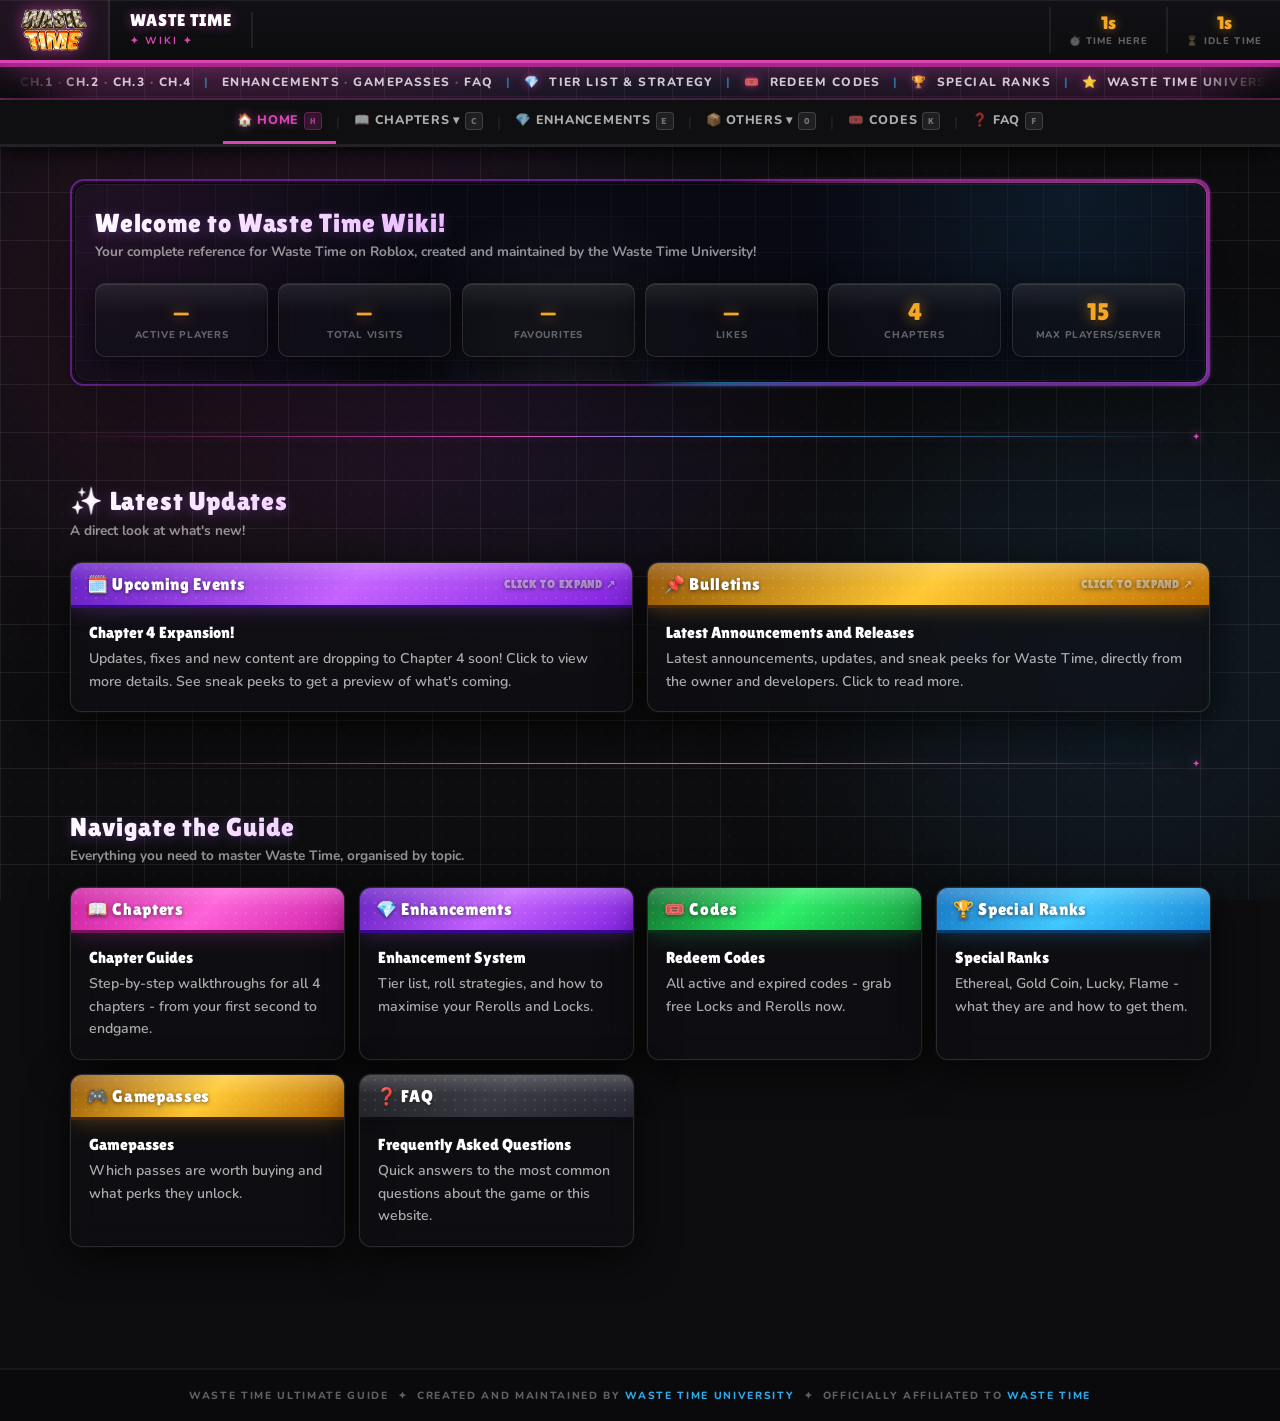
==== commit 254f0490: "Release 2 (Testing enabled)" ====
--- a/index.html
+++ b/index.html
@@ -5,7 +5,7 @@
 <meta name="viewport" content="width=device-width, initial-scale=1.0"/>
 
 <title>Waste Time Wiki</title>
-<link rel="icon" type="image/png" href="favicon.png">
+<link rel="icon" type="image/png" href="img/favicon.png">
 <link rel="stylesheet" href="styles.css"/>
 
 
@@ -32,10 +32,6 @@
     <div class="header-sub">✦ Wiki ✦</div>
   </div>
   <div class="header-stats">
-    <div class="hstat">
-      <span class="hstat-val">4</span>
-      <span class="hstat-lbl">Chapters</span>
-    </div>
     <div class="hstat" title="Time you've spent on this guide">
       <span class="hstat-val" id="hdr-session">0s</span>
       <span class="hstat-lbl">⏱️ Time Here</span>
@@ -50,8 +46,8 @@
 
 <!-- -- TICKER -- -->
 <div class="ticker-wrap"><div class="ticker-inner">
-  <span class="tk-accent">✦</span>&nbsp; CH.1 <span class="tk-dim">·</span> CH.2 <span class="tk-dim">·</span> CH.3 <span class="tk-dim">·</span> CH.4 <span class="tk-sep">|</span> ENHANCEMENTS <span class="tk-dim">·</span> SPECIAL RANKS <span class="tk-dim">·</span> GAMEPASSES <span class="tk-dim">·</span> CODES <span class="tk-dim">·</span> FAQ <span class="tk-sep">|</span> <span class="tk-accent">💎</span>&nbsp; TIER LIST &amp; STRATEGY <span class="tk-sep">|</span> <span class="tk-accent">🎟️</span>&nbsp; REDEEM CODES <span class="tk-sep">|</span> <span class="tk-accent">🏆</span>&nbsp; SPECIAL RANKS <span class="tk-sep">|</span>&nbsp;&nbsp;
-  <span class="tk-accent">✦</span>&nbsp; CH.1 <span class="tk-dim">·</span> CH.2 <span class="tk-dim">·</span> CH.3 <span class="tk-dim">·</span> CH.4 <span class="tk-sep">|</span> ENHANCEMENTS <span class="tk-dim">·</span> SPECIAL RANKS <span class="tk-dim">·</span> GAMEPASSES <span class="tk-dim">·</span> CODES <span class="tk-dim">·</span> FAQ <span class="tk-sep">|</span> <span class="tk-accent">💎</span>&nbsp; TIER LIST &amp; STRATEGY <span class="tk-sep">|</span> <span class="tk-accent">🎟️</span>&nbsp; REDEEM CODES <span class="tk-sep">|</span> <span class="tk-accent">🏆</span>&nbsp; SPECIAL RANKS <span class="tk-sep">|</span>&nbsp;&nbsp;
+  <span class="tk-accent">✦</span>&nbsp; CH.1 <span class="tk-dim">·</span> CH.2 <span class="tk-dim">·</span> CH.3 <span class="tk-dim">·</span> CH.4 <span class="tk-sep">|</span> ENHANCEMENTS <span class="tk-dim">·</span> GAMEPASSES <span class="tk-dim">·</span> FAQ <span class="tk-sep">|</span> <span class="tk-accent">💎</span>&nbsp; TIER LIST &amp; STRATEGY <span class="tk-sep">|</span> <span class="tk-accent">🎟️</span>&nbsp; REDEEM CODES <span class="tk-sep">|</span> <span class="tk-accent">🏆</span>&nbsp; SPECIAL RANKS <span class="tk-sep">|</span> <span class="tk-accent">⭐</span>&nbsp; WASTE TIME UNIVERSITY WIKI <span class="tk-sep">|</span>&nbsp;&nbsp;
+  <span class="tk-accent">✦</span>&nbsp; CH.1 <span class="tk-dim">·</span> CH.2 <span class="tk-dim">·</span> CH.3 <span class="tk-dim">·</span> CH.4 <span class="tk-sep">|</span> ENHANCEMENTS <span class="tk-dim">·</span> GAMEPASSES <span class="tk-dim">·</span> FAQ <span class="tk-sep">|</span> <span class="tk-accent">💎</span>&nbsp; TIER LIST &amp; STRATEGY <span class="tk-sep">|</span> <span class="tk-accent">🎟️</span>&nbsp; REDEEM CODES <span class="tk-sep">|</span> <span class="tk-accent">🏆</span>&nbsp; SPECIAL RANKS <span class="tk-sep">|</span> <span class="tk-accent">⭐</span>&nbsp; WASTE TIME UNIVERSITY WIKI <span class="tk-sep">|</span>&nbsp;&nbsp;
 </div></div>
 
 <!-- -- NAV -- -->
@@ -92,7 +88,9 @@
 
   <!-- HOME -->
   <div id="tab-home" class="tab-panel active">
-    <div class="section-block hero-panel">
+    <div class="section-block">
+    <div class="hero-panel-outer" style="border: 2.5px solid rgba(157, 42, 224, 0.621);">
+    <div class="hero-panel">
       <div class="hero-grid-bg"></div>
       <div class="hero-panel-content">
       <div class="section-title">Welcome to Waste Time Wiki!</div>
@@ -109,13 +107,15 @@
         <div class="quick-stat"><span class="quick-stat-num">4</span><span class="quick-stat-label">Chapters</span></div>
         <div class="quick-stat"><span class="quick-stat-num" id="stat-maxplayers"><span class="skel"></span></span><span class="quick-stat-label">Max Players/Server</span></div>
       </div>
-      </div><!-- end z-index:1 wrapper -->
-    </div>
+      </div><!-- end hero-panel-content -->
+    </div><!-- end hero-panel -->
+    </div><!-- end hero-panel-outer -->
+    </div><!-- end section-block -->
 
     <div class="glow-divider"></div>
 
         <div class="section-block">
-      <div class="section-title">✨ Latest Updates</div>
+      <div class="section-title">✨ Latest Updates</div> <!--Need to update on arrival of new data...-->
       <div class="section-sub">A direct look at what's new!</div>
       <div class="hero-2col">
         <div class="game-panel home-expand-card" style="cursor:pointer;" onclick="openModal('modal-events')">
@@ -375,9 +375,30 @@
           <div style="font-size:0.78rem;font-weight:700;color:rgba(255,255,255,0.38);">Click any tier row to expand details - click again to close. Tiers marked 🔒 require the <span style="color:#a855f7;">CH2 Upgrade Tree</span> to appear in your roll pool.</div>
           <button id="compare-toggle-btn" class="compare-toggle-btn" onclick="toggleCompareMode()">⚡ Compare Tiers</button>
         </div>
-        <div class="tier-hint" id="tier-hint">👆 tap a row to see tips & advice</div>
+        <!-- Compare slot picker panel -->
+        <div id="compare-slot-panel">
+          <div class="compare-slots-row">
+            <div class="compare-slot" id="compare-slot-a">
+              <div class="compare-slot-label">Tier A</div>
+              <div class="compare-slot-tier" id="slot-a-tier">—</div>
+              <div class="compare-slot-mult" id="slot-a-mult" style="display:none;"></div>
+              <div class="compare-slot-empty-hint" id="slot-a-hint">Drag or tap a tier row</div>
+            </div>
+            <div class="compare-vs-divider">VS</div>
+            <div class="compare-slot" id="compare-slot-b">
+              <div class="compare-slot-label">Tier B</div>
+              <div class="compare-slot-tier" id="slot-b-tier">—</div>
+              <div class="compare-slot-mult" id="slot-b-mult" style="display:none;"></div>
+              <div class="compare-slot-empty-hint" id="slot-b-hint">Drag or tap a tier row</div>
+            </div>
+          </div>
+          <div class="compare-step-hint" id="compare-step-hint">👇 Drag or tap any tier row to select Tier A</div>
+          <button class="compare-reset-btn" onclick="resetCompareSlots()">↺ Reset Selection</button>
+          <div class="compare-drag-hint"><span class="drag-icon">☰</span> Drag rows onto slots — works on mobile too</div>
+        </div>
+        <div class="tier-hint" id="tier-hint">👆 tap a row to see tips &amp; advice</div>
         <!-- Table header -->
-        <div class="tier-list-header" style="display:grid;grid-template-columns:60px 1fr 110px 90px;gap:10px;padding:0 14px 8px;font-size:0.62rem;font-weight:800;letter-spacing:0.14em;text-transform:uppercase;color:rgba(255,255,255,0.3);">
+        <div class="tier-list-header" style="display:grid;grid-template-columns:60px 1fr 110px 90px;gap:14px;padding:0 14px 10px;font-size:0.62rem;font-weight:800;letter-spacing:0.14em;text-transform:uppercase;color:rgba(255,255,255,0.3);">
           <div>Tier</div><div>Roll Chance</div><div style="text-align:right;">Multiplier</div><div style="text-align:right;">Access</div>
         </div>
         <!-- F -->
@@ -468,8 +489,6 @@
         </div>
         <!-- Detail expand box -->
         <div id="enh-tier-detail"><div class="enh-detail-inner"></div></div>
-        <!-- Compare hint -->
-        <div class="compare-hint" id="compare-hint" style="display:none;">⚡ Compare mode ON — click a first tier, then a second to compare. Click same tier again to deselect.</div>
         <!-- Tier comparison box -->
         <div id="tier-compare-box"><div class="compare-inner" id="compare-inner"></div></div>
       </div>
@@ -744,7 +763,7 @@
 
     <!-- Gamepasses sub-tab -->
     <div id="others-gamepasses" class="others-subtab" style="display:none;">
-      <div class="section-sub" style="margin-bottom:16px;">Robux-powered passes that unlock permanent perks and quality-of-life features.</div>
+      <div class="section-sub" style="margin-bottom:16px;">Gamepasses that unlock permanent perks and quality-of-life features.</div>
       <div class="coming-soon"><span class="coming-soon-icon">🎮</span><h3>Gamepasses Data Incoming</h3><p>Details on all available Gamepasses will be added here soon.</p></div>
     </div>
   </div>
@@ -752,28 +771,31 @@
   <!-- CODES -->
   <div id="tab-codes" class="tab-panel">
     <div class="section-title">Redeem Codes</div>
-    <div class="section-sub">There is 1 active code as of right now.</div>
+    <div class="section-sub" id="codes-section-sub">Loading codes...</div>
     <div class="game-panel" style="margin-bottom:20px;">
       <div class="panel-bar green"><span>📋 Information</span><button class="panel-x">✕</button></div>
       <div class="panel-body"><div class="card-title">How to Redeem</div><div class="card-body">
         Click the "+" icon on the right sidebar. On the "More" panel that opens up, click on "Info". There, you will find a button named "Codes". You will be able to enter the redeem codes in the blank field of the panel that opens for rewards!
       </div></div>
       <div class="panel-body"><div class="card-title">Does this website list all Redeem Codes in Waste Time?</div><div class="card-body">
-        The websites lists all codes released on Waste Time since the full game recode released in Update v3.0. New codes released may take 1-2 days to be uploaded to this website. we recommend checking <a href="https://discordapp.com/channels/1457538790557225124/1462700934885933077"># codes</a> and <a href="https://discordapp.com/channels/1457538790557225124/1458273855666786397"># updates</a> in the Waste Time Official server to get codes immediately on release.
+        The website lists all codes released on Waste Time since the full game recode released in Update v3.0. New codes released may take 1-2 days to be uploaded to this website. We recommend checking <a href="https://discordapp.com/channels/1457538790557225124/1462700934885933077"># codes</a> and <a href="https://discordapp.com/channels/1457538790557225124/1458273855666786397"># updates</a> in the Waste Time Official server to get codes immediately on release.
       </div></div>
     </div>
     <div class="game-panel" data-no-tilt>
       <div class="panel-bar dark"><span>🎟️ Redeem Codes List</span></div>
       <div class="codes-filter-bar">
-        <button class="codes-filter-btn all active" onclick="filterCodes('all',this)">All <span class="codes-filter-count" id="count-all">13</span></button>
-        <button class="codes-filter-btn active-codes" onclick="filterCodes('active',this)">Active <span class="codes-filter-count" id="count-active">0</span></button>
-        <button class="codes-filter-btn expired-codes" onclick="filterCodes('expired',this)">Expired <span class="codes-filter-count" id="count-expired">13</span></button>
+        <div class="codes-filter-segment">
+          <button class="codes-filter-btn all active" onclick="filterCodes('all',this)"><span class="codes-filter-icon">📋</span> All <span class="codes-filter-count" id="count-all">13</span></button>
+          <button class="codes-filter-btn active-codes" onclick="filterCodes('active',this)"><span class="codes-filter-icon">✅</span> Active <span class="codes-filter-count" id="count-active">0</span></button>
+          <button class="codes-filter-btn expired-codes" onclick="filterCodes('expired',this)"><span class="codes-filter-icon">⛔</span> Expired <span class="codes-filter-count" id="count-expired">13</span></button>
+        </div>
       </div>
       <div class="panel-body" style="padding:0;">
-        <table class="styled-table">
-          <thead><tr><th>Code</th><th>Reward</th><th>Status</th></tr></thead>
-          <tbody>
-            <tr class="expired"><td class="codes"><span>ChapterIV</span><button class="code-copy-button" onclick="copyCode('ChapterIV', this)">Copy</button></td><td>🔒 10 locks</td><td>Expired</td></tr>
+        <div class="codes-table-wrap">
+          <table class="styled-table">
+            <thead><tr><th>Code</th><th>Reward</th><th>Status</th></tr></thead>
+            <tbody>
+              <tr class="expired"><td class="codes"><span>ChapterIV</span><button class="code-copy-button" onclick="copyCode('ChapterIV', this)">Copy</button></td><td>🔒 10 locks</td><td>Expired</td></tr>
             <tr class="expired"><td class="codes"><span>ClansUPD</span><button class="code-copy-button" onclick="copyCode('ClansUPD', this)">Copy</button></td><td>🔒 7 locks</td><td>Expired</td></tr>
             <tr class="expired"><td class="codes"><span>MoreTree</span><button class="code-copy-button" onclick="copyCode('MoreTree', this)">Copy</button></td><td>🔒 7 locks</td><td>Expired</td></tr>
             <tr class="expired"><td class="codes"><span>sorryfordelay2</span><button class="code-copy-button" onclick="copyCode('sorryfordelay2', this)">Copy</button></td><td>🔒 7 locks</td><td>Expired</td></tr>
@@ -788,6 +810,7 @@
             <tr class="expired"><td class="codes"><span>etherealontop</span><button class="code-copy-button" onclick="copyCode('etherealontop', this)">Copy</button></td><td>🔒 25 locks</td><td>Expired</td></tr>
           </tbody>
         </table>
+        </div>
       </div>
     </div>
   </div>
@@ -795,18 +818,20 @@
   <!-- FAQ -->
   <div id="tab-faq" class="tab-panel">
     <div class="section-title">FAQ</div>
-    <div class="section-sub">- Questions incoming -</div>
-    <div class="faq-item"><button class="faq-q" onclick="toggleFaq(this)">- <span class="chev">▼</span></button><div class="faq-a">-</div></div>
-    <div class="faq-item"><button class="faq-q" onclick="toggleFaq(this)">- <span class="chev">▼</span></button><div class="faq-a">-</div></div>
-    <div class="faq-item"><button class="faq-q" onclick="toggleFaq(this)">- <span class="chev">▼</span></button><div class="faq-a">-</div></div>
-  </div>
-
-
-<!-- ══════════════════════════════════════════
+    <div class="section-sub">— Questions incoming —</div>
+    <div class="coming-soon" style="margin-top:12px;">
+      <span class="coming-soon-icon">❓</span>
+      <h3>FAQ Coming Soon</h3>
+      <p>Common questions and answers will be added here. Check the <a href="https://discordapp.com/channels/1457538790557225124/1458273855666786397">Waste Time Official server</a> in the meantime.</p>
+    </div>
+  </div>
+
+
+<!-- ==========================================
      MODAL OVERLAYS - Upcoming Events & Bulletins
-     ══════════════════════════════════════════ -->
-
-<!-- ══ MODAL: Upcoming Events ══ -->
+     ========================================== -->
+
+<!-- == MODAL: Upcoming Events == -->
 <div id="modal-events" class="modal-overlay" onclick="closeModalOutside(event,'modal-events')">
   <div class="modal-box">
     <div class="panel-bar purple" style="border-radius:0;flex-shrink:0;">
@@ -837,7 +862,7 @@
   </div>
 </div>
 
-<!-- ══ MODAL: Bulletins ══ -->
+<!-- == MODAL: Bulletins == -->
 <div id="modal-bulletins" class="modal-overlay" onclick="closeModalOutside(event,'modal-bulletins')">
   <div class="modal-box">
     <div class="panel-bar gold" style="border-radius:0;flex-shrink:0;">
@@ -870,7 +895,7 @@
 <script src="script.js" defer></script>
 
 <!-- Back to top button -->
-<button id="back-to-top" title="Back to top" aria-label="Back to top">▲</button>
+<button id="back-to-top" title="Back to top" aria-label="Back to top"></button>
 
 <!-- Achievement popup container -->
 <div id="achievement-popup" class="achievement-popup">
--- a/styles.css
+++ b/styles.css
@@ -518,32 +518,73 @@
 }
 .section-sub { font-size:0.85rem; font-weight:700; color:rgba(255,255,255,0.55); margin-bottom:22px; }
 .section-block { margin-bottom:42px; }
+/* ── HERO PANEL ── */
+.hero-panel-outer {
+  position: relative;
+  border-radius: 14px;
+  padding: 3px; /* gap for the animated border */
+  margin-bottom: 0; /* inherits from .section-block */
+  background: transparent;
+  isolation: isolate;
+}
+
+/* The travelling glow border — a conic-gradient that rotates around the perimeter */
+.hero-panel-outer::before {
+  content: '';
+  position: absolute;
+  inset: -1px;
+  border-radius: 15px;
+  background: conic-gradient(
+    from var(--hero-border-angle, 0deg),
+    transparent 0deg,
+    rgba(217,70,180,0.0) 40deg,
+    rgba(217,70,180,0.9) 80deg,
+    rgba(168,85,247,1.0) 110deg,
+    rgba(46,168,232,0.9) 140deg,
+    rgba(46,168,232,0.0) 180deg,
+    transparent 200deg,
+    transparent 360deg
+  );
+  animation: heroBorderSpin 4s linear infinite;
+  z-index: 0;
+  filter: blur(2px);
+}
+
+/* Solid backing so the conic gradient only shows at the edge */
+.hero-panel-outer::after {
+  content: '';
+  position: absolute;
+  inset: 2px;
+  border-radius: 12px;
+  background: rgba(9,10,18,0.97);
+  z-index: 1;
+}
+
+@property --hero-border-angle {
+  syntax: '<angle>';
+  initial-value: 0deg;
+  inherits: false;
+}
+
+@keyframes heroBorderSpin {
+  to { --hero-border-angle: 360deg; }
+}
+
 .hero-panel {
   position: relative;
   overflow: hidden;
   border-radius: 12px;
   padding: 24px 20px;
   background: rgba(9, 10, 18, 0.94);
-  border: 1px dotted rgba(255,255,255,0.14);
+  border: none;
   box-shadow: 0 32px 90px rgba(0,0,0,0.34), inset 0 0 0 1px rgba(255,255,255,0.05);
+  z-index: 2; /* sits above the outer pseudo-elements */
 }
 .hero-panel > * {
   position: relative;
   z-index: 2;
 }
-.hero-panel::before {
-  content: '';
-  position: absolute;
-  inset: 0;
-  pointer-events: none;
-  border-radius: inherit;
-  border: 1px dotted rgba(255,255,255,0.18);
-  box-shadow: 0 0 18px rgba(217,70,180,0.16), 0 0 26px rgba(46,168,232,0.12);
-  opacity: 0.72;
-  transform: scale(1.02);
-  animation: heroPanelBorderGlow 4.2s ease-in-out infinite;
-  z-index: 3;
-}
+/* inner ambient colour wash — no border pseudo-element needed anymore */
 .hero-panel::after {
   content: '';
   position: absolute;
@@ -557,10 +598,7 @@
   opacity: 0.72;
   animation: heroPanelColorShift 18s ease-in-out infinite;
   z-index: 1;
-}
-@keyframes heroPanelBorderGlow {
-  0%, 100% { opacity: 0.68; transform: scale(1.02); }
-  50% { opacity: 0.95; transform: scale(1.03); }
+  pointer-events: none;
 }
 @keyframes heroPanelColorShift {
   0% { transform: translate(0,0) scale(1); }
@@ -657,7 +695,31 @@
 .coming-soon p { color:var(--text-dim); font-size:0.85rem; }
 
 /* -- TABLE -- */
-.styled-table { width:100%; border-collapse:collapse; font-size:0.86rem; margin-top:10px; }
+.codes-table-wrap {
+  width: 100%;
+  overflow-x: auto;
+  -webkit-overflow-scrolling: touch;
+  margin: 0;
+}
+
+.codes-table-wrap::-webkit-scrollbar {
+  height: 7px;
+}
+.codes-table-wrap::-webkit-scrollbar-thumb {
+  background: rgba(255,255,255,0.15);
+  border-radius: 10px;
+}
+.codes-table-wrap::-webkit-scrollbar-track {
+  background: rgba(255,255,255,0.04);
+}
+
+.styled-table {
+  width: 100%;
+  min-width: 520px;
+  border-collapse: collapse;
+  font-size: 0.86rem;
+  margin-top: 10px;
+}
 .styled-table thead tr { background:rgba(217,70,180,0.15); }
 .styled-table th {
   font-family:'Nunito',sans-serif; font-size:0.65rem; font-weight:800;
@@ -671,6 +733,20 @@
 /* Prevent Status column from being cut off on narrow screens */
 .styled-table td:last-child,
 .styled-table th:last-child { white-space: nowrap; min-width: 64px; }
+
+@media (max-width: 620px) {
+  .codes-table-wrap {
+    padding-bottom: 10px;
+  }
+  .styled-table th,
+  .styled-table td {
+    padding: 10px 11px;
+  }
+  .styled-table th:first-child,
+  .styled-table td:first-child {
+    min-width: 180px;
+  }
+}
 
 /* -- PROGRESS BAR -- */
 .prog-wrap { height:14px; background:#111; border-radius:4px; overflow:hidden; border:1px solid rgba(255,255,255,0.08); margin-top:8px; position:relative; }
@@ -786,12 +862,20 @@
   align-items:center;
   justify-content:space-between;
   gap:12px;
+}
+.codes span {
   font-family: 'Source Code Pro', monospace;
-}
-.codes span {
+  font-size: 0.84rem;
+  font-weight: 500;
   white-space:nowrap;
   overflow:hidden;
   text-overflow:ellipsis;
+  color: #e8d9ff;
+  background: rgba(30, 20, 50, 0.85);
+  border: 1px solid rgba(168, 85, 247, 0.22);
+  border-radius: 4px;
+  padding: 2px 7px;
+  letter-spacing: 0.02em;
 }
 .code-copy-button {
   display:inline-flex;
@@ -1165,9 +1249,9 @@
 /* Improved scroll reveal */
 .sr { transition: opacity .7s cubic-bezier(0.22,1,0.36,1), transform .7s cubic-bezier(0.22,1,0.36,1); }
 .sr-scale { transition: opacity .6s cubic-bezier(0.34,1.56,0.64,1), transform .6s cubic-bezier(0.34,1.56,0.64,1); }
-/* ══════════════════════════════════════════
+/* ==========================================
    FEATURE 1 – TIER ROW HOVER GLOW (pulsing)
-   ══════════════════════════════════════════ */
+   ========================================== */
 @keyframes tierGlowPulse {
   0%, 100% {
     box-shadow: 0 0 10px var(--tier-color, rgba(255,255,255,0.16)),
@@ -1214,10 +1298,344 @@
   box-shadow: 0 0 20px rgba(168,85,247,0.35), 0 0 40px rgba(168,85,247,0.12);
 }
 
-/* ══════════════════════════════════════════
+.tier-list-header {
+  gap: 14px;
+}
+
+/* ── Compare mode slot-picker panel ── */
+#compare-slot-panel {
+  display: none;
+  margin-top: 18px;
+  padding: 14px 16px;
+  border-radius: 10px;
+  background: rgba(168,85,247,0.05);
+  border: 1.5px solid rgba(168,85,247,0.22);
+  animation: fadeUp .22s ease;
+}
+#compare-slot-panel.visible { display: block; }
+
+.tier-hint {
+  margin-top: 12px;
+}
+
+.tier-list-header {
+  margin-top: 14px;
+  margin-bottom: 12px;
+}
+
+.compare-slots-row {
+  display: flex;
+  align-items: center;
+  gap: 16px;
+  flex-wrap: wrap;
+}
+
+.compare-slot {
+  flex: 1;
+  min-width: 110px;
+  display: flex;
+  flex-direction: column;
+  align-items: center;
+  justify-content: center;
+  gap: 10px;
+  padding: 12px 10px;
+  border-radius: 8px;
+  border: 2px dashed rgba(255,255,255,0.12);
+  background: rgba(255,255,255,0.03);
+  min-height: 72px;
+  transition: border-color .2s, background .2s;
+  position: relative;
+}
+.compare-slot.slot-a-filled {
+  border-style: solid;
+  border-color: #fbbf24;
+  background: rgba(251,191,36,0.07);
+}
+.compare-slot.slot-b-filled {
+  border-style: solid;
+  border-color: #a855f7;
+  background: rgba(168,85,247,0.07);
+}
+
+.compare-slot-label {
+  font-size: 0.55rem;
+  font-weight: 900;
+  letter-spacing: 0.18em;
+  text-transform: uppercase;
+  color: rgba(255,255,255,0.3);
+  margin-bottom: 2px;
+}
+.compare-slot.slot-a-filled .compare-slot-label { color: rgba(251,191,36,0.7); }
+.compare-slot.slot-b-filled .compare-slot-label { color: rgba(168,85,247,0.7); }
+
+.compare-slot-tier {
+  font-family: 'Lilita One', cursive;
+  font-size: 1.4rem;
+  line-height: 1;
+  color: rgba(255,255,255,0.18);
+  letter-spacing: 0.04em;
+}
+
+.compare-slot-mult {
+  font-size: 0.7rem;
+  font-weight: 800;
+  color: rgba(255,255,255,0.35);
+}
+
+.compare-slot-empty-hint {
+  font-size: 0.68rem;
+  font-weight: 700;
+  color: rgba(255,255,255,0.2);
+  letter-spacing: 0.04em;
+}
+
+.compare-slot-clear {
+  position: absolute;
+  top: 4px; right: 4px;
+  width: 18px; height: 18px;
+  border-radius: 50%;
+  background: rgba(220,50,50,0.3);
+  border: 1px solid rgba(220,50,50,0.5);
+  color: #fff;
+  font-size: 0.55rem;
+  cursor: pointer;
+  display: flex; align-items: center; justify-content: center;
+  transition: background .15s;
+  line-height: 1;
+}
+.compare-slot-clear:hover { background: rgba(220,50,50,0.6); }
+
+.compare-vs-divider {
+  flex-shrink: 0;
+  font-family: 'Lilita One', cursive;
+  font-size: 0.8rem;
+  color: rgba(255,255,255,0.2);
+  letter-spacing: 0.1em;
+  text-align: center;
+}
+
+.compare-step-hint {
+  margin-top: 10px;
+  font-size: 0.68rem;
+  font-weight: 800;
+  color: rgba(168,85,247,0.55);
+  letter-spacing: 0.07em;
+  text-align: center;
+  animation: hintPulse 2.2s ease-in-out infinite;
+}
+.compare-step-hint.done {
+  color: rgba(34,196,94,0.6);
+  animation: none;
+}
+
+.compare-reset-btn {
+  display: flex; align-items: center; justify-content: center;
+  gap: 5px;
+  margin-top: 8px;
+  padding: 5px 14px;
+  border-radius: 6px;
+  border: 1px solid rgba(255,255,255,0.1);
+  background: rgba(255,255,255,0.04);
+  color: rgba(255,255,255,0.35);
+  font-family: 'Nunito', sans-serif; font-size: 0.68rem; font-weight: 800;
+  letter-spacing: 0.06em;
+  cursor: pointer;
+  width: 100%;
+  transition: background .15s, color .15s;
+}
+.compare-reset-btn:hover {
+  background: rgba(255,255,255,0.08);
+  color: rgba(255,255,255,0.65);
+}
+
+/* Result card inside compare box - richer layout */
+#tier-compare-box .compare-inner {
+  /* Inherits from existing rules - extra style below */
+}
+.compare-result-card {
+  display: flex;
+  align-items: stretch;
+  gap: 0;
+  border-radius: 8px;
+  overflow: hidden;
+  border: 1px solid rgba(255,255,255,0.08);
+}
+.compare-result-side {
+  flex: 1;
+  padding: 14px 16px;
+  display: flex;
+  flex-direction: column;
+  align-items: center;
+  gap: 4px;
+  background: rgba(255,255,255,0.02);
+}
+.compare-result-center {
+  flex: 0 0 auto;
+  min-width: 110px;
+  padding: 12px 14px;
+  display: flex;
+  flex-direction: column;
+  align-items: center;
+  justify-content: center;
+  gap: 6px;
+  background: rgba(255,255,255,0.04);
+  border-left: 1px solid rgba(255,255,255,0.06);
+  border-right: 1px solid rgba(255,255,255,0.06);
+  text-align: center;
+}
+.compare-result-tier-name {
+  font-family: 'Lilita One', cursive;
+  font-size: 1.55rem;
+  line-height: 1;
+}
+.compare-result-mult {
+  font-size: 0.82rem;
+  font-weight: 800;
+  color: rgba(255,255,255,0.55);
+}
+.compare-result-chance {
+  font-size: 0.65rem;
+  color: rgba(255,255,255,0.3);
+  font-weight: 700;
+}
+.compare-result-diff-num {
+  font-family: 'Lilita One', cursive;
+  font-size: 1.1rem;
+}
+.compare-result-speedup {
+  font-size: 0.65rem;
+  font-weight: 800;
+  color: rgba(255,255,255,0.35);
+  line-height: 1.4;
+}
+.compare-result-bar-wrap {
+  width: 100%;
+  margin-top: 8px;
+  height: 5px;
+  border-radius: 3px;
+  background: rgba(255,255,255,0.08);
+  overflow: hidden;
+}
+.compare-result-bar {
+  height: 100%;
+  border-radius: 3px;
+  transition: width .5s cubic-bezier(0.34,1.2,0.64,1);
+}
+.compare-result-label {
+  font-size: 0.6rem;
+  font-weight: 800;
+  letter-spacing: 0.1em;
+  text-transform: uppercase;
+  color: rgba(255,255,255,0.25);
+  margin-top: 4px;
+}
+/* chance diff pill */
+.compare-chance-pill {
+  display: inline-flex;
+  align-items: center;
+  gap: 3px;
+  padding: 2px 8px;
+  border-radius: 20px;
+  font-size: 0.6rem;
+  font-weight: 900;
+  letter-spacing: 0.06em;
+  margin-top: 3px;
+}
+
+/* ==========================================
+   FEATURE 5B – COMPARE DRAG & DROP
+   ========================================== */
+
+/* Rows become grabable in compare mode */
+.tier-row.draggable-row {
+  cursor: grab;
+  user-select: none;
+  -webkit-user-select: none;
+}
+.tier-row.draggable-row:active { cursor: grabbing; }
+
+/* Rows dim while being dragged so the ghost stands out */
+.tier-row.is-dragging {
+  opacity: 0.38;
+  transform: scale(0.97);
+  transition: opacity .15s, transform .15s !important;
+}
+
+/* Touch-friendly drag instruction label inside slot panel */
+.compare-drag-hint {
+  font-size: 0.62rem;
+  font-weight: 800;
+  color: rgba(168,85,247,0.38);
+  letter-spacing: 0.07em;
+  text-align: center;
+  margin-top: 6px;
+  display: flex;
+  align-items: center;
+  justify-content: center;
+  gap: 5px;
+}
+.compare-drag-hint .drag-icon {
+  font-size: 0.85rem;
+  opacity: 0.6;
+}
+
+/* Drop-target highlight for Slot A (gold) */
+.compare-slot.drag-over-a {
+  border-style: solid !important;
+  border-color: #fbbf24 !important;
+  background: rgba(251,191,36,0.13) !important;
+  box-shadow: 0 0 0 3px rgba(251,191,36,0.18), 0 0 20px rgba(251,191,36,0.22) !important;
+  transform: scale(1.03);
+  transition: transform .12s, box-shadow .12s !important;
+}
+
+/* Drop-target highlight for Slot B (purple) */
+.compare-slot.drag-over-b {
+  border-style: solid !important;
+  border-color: #a855f7 !important;
+  background: rgba(168,85,247,0.13) !important;
+  box-shadow: 0 0 0 3px rgba(168,85,247,0.18), 0 0 20px rgba(168,85,247,0.22) !important;
+  transform: scale(1.03);
+  transition: transform .12s, box-shadow .12s !important;
+}
+
+/* Touch drag ghost - floating chip that follows the finger */
+#compare-drag-ghost {
+  position: fixed;
+  pointer-events: none;
+  z-index: 10010;
+  padding: 9px 20px;
+  border-radius: 10px;
+  background: rgba(13, 10, 25, 0.95);
+  border: 2.5px solid;           /* color set inline by JS */
+  font-family: 'Lilita One', cursive;
+  font-size: 1.25rem;
+  letter-spacing: 0.04em;
+  transform: translate(-50%, -70%); /* appear above finger */
+  display: none;
+  backdrop-filter: blur(12px);
+  -webkit-backdrop-filter: blur(12px);
+  animation: ghostPulse 0.9s ease-in-out infinite alternate;
+}
+@keyframes ghostPulse {
+  from { box-shadow: 0 6px 24px rgba(0,0,0,0.65), 0 0 10px currentColor; }
+  to   { box-shadow: 0 10px 36px rgba(0,0,0,0.75), 0 0 24px currentColor; }
+}
+
+/* Pulse animation for empty slots when compare mode is active
+   so users intuitively know they're drop targets */
+#compare-slot-panel.visible .compare-slot:not(.slot-a-filled):not(.slot-b-filled) {
+  animation: slotIdlePulse 2.4s ease-in-out infinite;
+}
+@keyframes slotIdlePulse {
+  0%, 100% { border-color: rgba(255,255,255,0.12); }
+  50%       { border-color: rgba(168,85,247,0.38); box-shadow: 0 0 12px rgba(168,85,247,0.12); }
+}
+
+/* ==========================================
    FEATURE 4 – CODE COPY FIXED TOAST
    Fixed at bottom of viewport, smooth slide-up enter, slide-down exit
-   ══════════════════════════════════════════ */
+   ========================================== */
 .copy-fixed-toast {
   position: fixed;
   bottom: 88px;
@@ -1253,9 +1671,9 @@
   transition: opacity .3s ease, transform .3s ease;
 }
 
-/* ══════════════════════════════════════════
+/* ==========================================
    FEATURE 5 – TIER COMPARISON MODE
-   ══════════════════════════════════════════ */
+   ========================================== */
 .tier-row.compare-a { outline: 2px solid #fbbf24; outline-offset: -2px; background: rgba(251,191,36,0.08); box-shadow: 0 0 24px rgba(251,191,36,0.18); }
 .tier-row.compare-b { outline: 2px solid #a855f7; outline-offset: -2px; background: rgba(168,85,247,0.08); box-shadow: 0 0 24px rgba(168,85,247,0.18); }
 
@@ -1274,7 +1692,7 @@
 #tier-compare-box.open {
   grid-template-rows: 1fr;
   padding: 14px;
-  margin-top: 10px;
+  margin-top: 18px;
   border-color: rgba(255,255,255,0.1);
 }
 .compare-hint {
@@ -1285,39 +1703,79 @@
   animation: hintPulse 2.5s ease-in-out infinite;
 }
 
-/* ══════════════════════════════════════════
+/* ==========================================
    FEATURE 6 – BACK TO TOP BUTTON
-   ══════════════════════════════════════════ */
+   ========================================== */
 #back-to-top {
   position: fixed;
   bottom: 32px; right: 24px;
-  width: 42px; height: 42px;
-  border-radius: 50%;
-  background: linear-gradient(180deg, #ff6ad5, #c8189a);
-  border: 2px solid #7a0f5a;
-  box-shadow: 0 4px 0 #7a0f5a, 0 0 18px rgba(217,70,180,0.45);
-  color: #fff;
-  font-size: 1.1rem;
+  width: auto;
+  padding: 0;
+  border-radius: 10px;
+  overflow: hidden;
+  background: none;
+  border: 1px solid rgba(255,255,255,0.12);
+  box-shadow:
+    0 8px 28px rgba(0,0,0,0.75),
+    0 2px 0 rgba(255,255,255,0.07) inset,
+    0 0 0 1px rgba(255,255,255,0.04);
   cursor: pointer;
-  display: flex; align-items: center; justify-content: center;
+  display: flex; flex-direction: column; align-items: stretch;
   z-index: 8000;
   opacity: 0; pointer-events: none;
   transform: translateY(12px) scale(0.88);
-  transition: opacity .3s ease, transform .3s cubic-bezier(0.34,1.56,0.64,1);
-}
+  transition: opacity .3s ease, transform .3s cubic-bezier(0.34,1.56,0.64,1),
+              border-color .2s, box-shadow .2s;
+  font-size: inherit;
+  color: inherit;
+  /* kill default button styles */
+  -webkit-appearance: none; appearance: none;
+}
+
+/* Panel-bar style top strip */
+#back-to-top::before {
+  content: '✦ BACK TO TOP';
+  display: flex; align-items: center; justify-content: center;
+  padding: 9px 16px;
+  font-family: 'Lilita One', cursive;
+  font-size: 0.72rem;
+  letter-spacing: 0.1em;
+  color: #fff;
+  text-shadow: 0 1px 4px rgba(0,0,0,0.6), 0 0 14px rgba(255,255,255,0.12);
+  background: linear-gradient(135deg, #c8189a, #ff5ed8, #d020aa);
+  box-shadow: 0 3px 0 #7a0f5a, 0 0 20px rgba(217,70,180,0.35);
+  position: relative;
+}
+
+/* Gloss overlay on the bar */
+#back-to-top::after {
+  content: '';
+  position: absolute;
+  top: 0; left: 0; right: 0;
+  height: 45%;
+  background: linear-gradient(180deg, rgba(255,255,255,0.22) 0%, transparent 100%);
+  border-radius: 10px 10px 0 0;
+  pointer-events: none;
+}
+
 #back-to-top.visible {
   opacity: 1; pointer-events: all;
   transform: translateY(0) scale(1);
 }
 #back-to-top:hover {
-  filter: brightness(1.2);
-  box-shadow: 0 4px 0 #7a0f5a, 0 0 28px rgba(217,70,180,0.7);
-}
-#back-to-top:active { transform: translateY(2px) scale(0.95); }
-
-/* ══════════════════════════════════════════
+  border-color: rgba(255,255,255,0.24);
+  box-shadow:
+    0 14px 40px rgba(0,0,0,0.85),
+    0 2px 0 rgba(255,255,255,0.1) inset,
+    0 0 28px rgba(217,70,180,0.3);
+}
+#back-to-top:active {
+  transform: translateY(2px) scale(0.97);
+}
+
+/* ==========================================
    FEATURE 7 – KEYBOARD SHORTCUT HINT
-   ══════════════════════════════════════════ */
+   ========================================== */
 .kbd-hint {
   display: inline-flex; align-items: center; justify-content: center;
   width: 18px; height: 18px;
@@ -1344,9 +1802,9 @@
 }
 .kbd-flash { animation: kbdFlash .32s ease-out; }
 
-/* ══════════════════════════════════════════
+/* ==========================================
    FEATURE 8 – MILESTONE ACHIEVEMENT BADGES
-   ══════════════════════════════════════════ */
+   ========================================== */
 .achievement-popup {
   position: fixed;
   bottom: 80px; right: 24px;
@@ -1384,60 +1842,143 @@
   color: rgba(255,255,255,0.45); margin-top: 2px;
 }
 
-/* ══════════════════════════════════════════
-   FEATURE 10 – CODES FILTER BAR
-   ══════════════════════════════════════════ */
+/* ==========================================
+   FEATURE 10 – CODES FILTER BAR (redesigned)
+   ========================================== */
 .codes-filter-bar {
-  display: flex; align-items: center; gap: 8px;
-  padding: 10px 14px;
+  display: flex;
+  align-items: center;
+  gap: 0;
+  padding: 0;
   background: rgba(255,255,255,0.02);
   border-bottom: 1px solid rgba(255,255,255,0.06);
-  flex-wrap: wrap;
-}
+}
+
+/* Segmented control container */
+.codes-filter-segment {
+  display: flex;
+  align-items: stretch;
+  width: 100%;
+  gap: 0;
+}
+
 .codes-filter-btn {
-  padding: 5px 14px; border-radius: 20px;
-  font-family: 'Nunito', sans-serif; font-size: 0.72rem; font-weight: 800;
-  letter-spacing: 0.06em; cursor: pointer; border: 1.5px solid transparent;
-  transition: all .18s;
-}
+  flex: 1;
+  display: flex;
+  align-items: center;
+  justify-content: center;
+  gap: 7px;
+  padding: 11px 10px;
+  border-radius: 0;
+  font-family: 'Nunito', sans-serif; font-size: 0.74rem; font-weight: 800;
+  letter-spacing: 0.05em;
+  cursor: pointer;
+  border: none;
+  border-bottom: 3px solid transparent;
+  background: transparent;
+  transition: background .18s, border-color .18s, color .18s;
+  position: relative;
+}
+
+/* Divider between segments */
+.codes-filter-btn + .codes-filter-btn::before {
+  content: '';
+  position: absolute;
+  left: 0; top: 20%; bottom: 20%;
+  width: 1px;
+  background: rgba(255,255,255,0.07);
+}
+
+/* ALL */
 .codes-filter-btn.all {
-  background: rgba(255,255,255,0.06); border-color: rgba(255,255,255,0.15);
-  color: rgba(255,255,255,0.6);
-}
-.codes-filter-btn.all.active,
+  color: rgba(255,255,255,0.4);
+}
 .codes-filter-btn.all:hover {
-  background: rgba(255,255,255,0.12); border-color: rgba(255,255,255,0.3);
+  background: rgba(255,255,255,0.04);
+  color: rgba(255,255,255,0.75);
+}
+.codes-filter-btn.all.active {
+  color: #ffffff;
+  border-bottom-color: rgba(255,255,255,0.55);
+  background: rgba(255,255,255,0.04);
+}
+
+/* ACTIVE */
+.codes-filter-btn.active-codes {
+  color: rgba(34,196,94,0.5);
+}
+.codes-filter-btn.active-codes:hover {
+  background: rgba(34,196,94,0.06);
+  color: rgba(34,196,94,0.85);
+}
+.codes-filter-btn.active-codes.active {
+  color: #22c45e;
+  border-bottom-color: #22c45e;
+  background: rgba(34,196,94,0.07);
+  text-shadow: 0 0 12px rgba(34,196,94,0.4);
+}
+
+/* EXPIRED */
+.codes-filter-btn.expired-codes {
+  color: rgba(220,80,80,0.45);
+}
+.codes-filter-btn.expired-codes:hover {
+  background: rgba(220,50,50,0.06);
+  color: rgba(220,80,80,0.8);
+}
+.codes-filter-btn.expired-codes.active {
+  color: #e05050;
+  border-bottom-color: #e05050;
+  background: rgba(220,50,50,0.07);
+  text-shadow: 0 0 12px rgba(220,50,50,0.35);
+}
+
+/* Filter icon */
+.codes-filter-icon {
+  font-size: 0.88rem;
+  flex-shrink: 0;
+}
+
+/* Count badge - redesigned */
+.codes-filter-count {
+  display: inline-flex;
+  align-items: center;
+  justify-content: center;
+  min-width: 20px;
+  height: 20px;
+  padding: 0 5px;
+  border-radius: 6px;
+  background: rgba(255,255,255,0.08);
+  font-size: 0.62rem;
+  font-weight: 900;
+  margin-left: 1px;
+  letter-spacing: 0;
+  transition: background .18s;
+}
+.codes-filter-btn.all.active .codes-filter-count {
+  background: rgba(255,255,255,0.15);
   color: #fff;
 }
-.codes-filter-btn.active-codes {
-  background: rgba(34,196,94,0.08); border-color: rgba(34,196,94,0.25);
+.codes-filter-btn.active-codes .codes-filter-count {
+  background: rgba(34,196,94,0.12);
   color: rgba(34,196,94,0.7);
 }
-.codes-filter-btn.active-codes.active,
-.codes-filter-btn.active-codes:hover {
-  background: rgba(34,196,94,0.18); border-color: rgba(34,196,94,0.5);
+.codes-filter-btn.active-codes.active .codes-filter-count {
+  background: rgba(34,196,94,0.22);
   color: #22c45e;
 }
-.codes-filter-btn.expired-codes {
-  background: rgba(220,50,50,0.07); border-color: rgba(220,50,50,0.22);
-  color: rgba(220,80,80,0.65);
-}
-.codes-filter-btn.expired-codes.active,
-.codes-filter-btn.expired-codes:hover {
-  background: rgba(220,50,50,0.15); border-color: rgba(220,50,50,0.45);
+.codes-filter-btn.expired-codes .codes-filter-count {
+  background: rgba(220,50,50,0.1);
+  color: rgba(220,80,80,0.6);
+}
+.codes-filter-btn.expired-codes.active .codes-filter-count {
+  background: rgba(220,50,50,0.2);
   color: #e05050;
 }
-.codes-filter-count {
-  display: inline-flex; align-items: center; justify-content: center;
-  width: 18px; height: 18px; border-radius: 50%;
-  background: rgba(255,255,255,0.1);
-  font-size: 0.6rem; font-weight: 900;
-  margin-left: 4px; vertical-align: middle;
-}
-
-/* ══════════════════════════════════════════
+
+/* ==========================================
    FEATURE 3 – PANEL BAR LOAD SHIMMER
-   ══════════════════════════════════════════ */
+   ========================================== */
 @keyframes barShimmer {
   0%   { left: -80%; }
   100% { left: 150%; }
@@ -1447,20 +1988,23 @@
   animation: barShimmer .7s ease forwards;
 }
 
-/* ══════════════════════════════════════════
+/* ==========================================
    FEATURE 9 – ANIMATED GRID BACKGROUND (hero panel only)
-   ══════════════════════════════════════════ */
+   ========================================== */
 .hero-grid-bg {
   position: absolute; inset: 0; pointer-events: none; overflow: hidden;
   border-radius: inherit; z-index: 0;
 }
-..hero-grid-bg::before {
+.hero-grid-bg::before {
   content: '';
-  position: absolute; inset: 0;
-  background: transparent;
-  display: none;
+  position: absolute; inset: -40px;
+  background-image:
+    linear-gradient(rgba(168,85,247,0.06) 1px, transparent 1px),
+    linear-gradient(90deg, rgba(168,85,247,0.06) 1px, transparent 1px);
+  background-size: 36px 36px;
+  animation: gridDrift 24s linear infinite;
 }
 @keyframes gridDrift {
   from { transform: translate(0, 0); }
-  to   { transform: translate(0, 0); }
+  to   { transform: translate(36px, 36px); }
 }
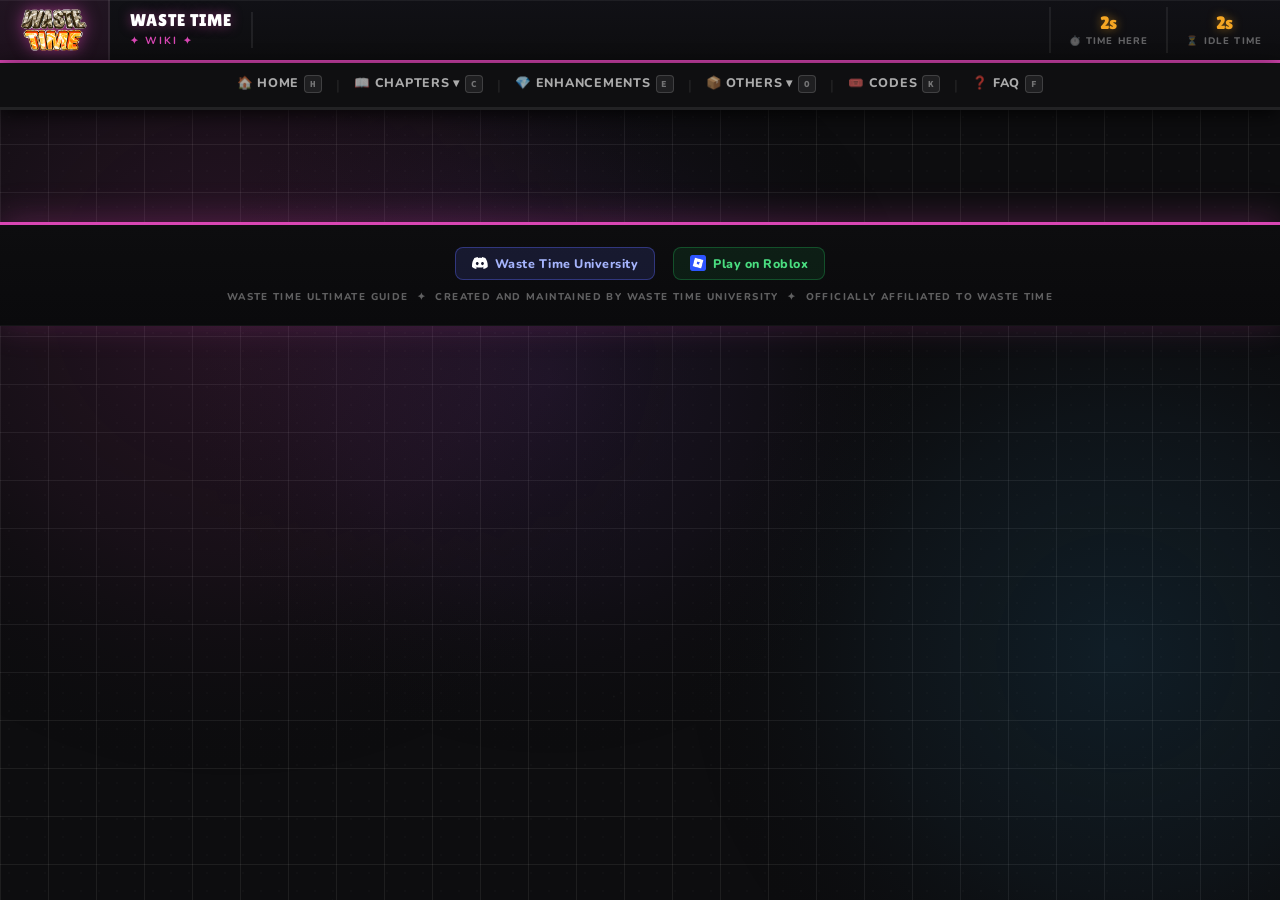
==== commit 0911f8f3: "Lastest Update HOTFIX" ====
--- a/index.html
+++ b/index.html
@@ -44,18 +44,12 @@
   <button class="nav-hamburger" id="nav-hamburger" onclick="toggleMobileNav()" aria-label="Menu">☰</button>
 </header>
 
-<!-- -- TICKER -- -->
-<div class="ticker-wrap"><div class="ticker-inner">
-  <span class="tk-accent">✦</span>&nbsp; CH.1 <span class="tk-dim">·</span> CH.2 <span class="tk-dim">·</span> CH.3 <span class="tk-dim">·</span> CH.4 <span class="tk-sep">|</span> ENHANCEMENTS <span class="tk-dim">·</span> GAMEPASSES <span class="tk-dim">·</span> FAQ <span class="tk-sep">|</span> <span class="tk-accent">💎</span>&nbsp; TIER LIST &amp; STRATEGY <span class="tk-sep">|</span> <span class="tk-accent">🎟️</span>&nbsp; REDEEM CODES <span class="tk-sep">|</span> <span class="tk-accent">🏆</span>&nbsp; SPECIAL RANKS <span class="tk-sep">|</span> <span class="tk-accent">⭐</span>&nbsp; WASTE TIME UNIVERSITY WIKI <span class="tk-sep">|</span>&nbsp;&nbsp;
-  <span class="tk-accent">✦</span>&nbsp; CH.1 <span class="tk-dim">·</span> CH.2 <span class="tk-dim">·</span> CH.3 <span class="tk-dim">·</span> CH.4 <span class="tk-sep">|</span> ENHANCEMENTS <span class="tk-dim">·</span> GAMEPASSES <span class="tk-dim">·</span> FAQ <span class="tk-sep">|</span> <span class="tk-accent">💎</span>&nbsp; TIER LIST &amp; STRATEGY <span class="tk-sep">|</span> <span class="tk-accent">🎟️</span>&nbsp; REDEEM CODES <span class="tk-sep">|</span> <span class="tk-accent">🏆</span>&nbsp; SPECIAL RANKS <span class="tk-sep">|</span> <span class="tk-accent">⭐</span>&nbsp; WASTE TIME UNIVERSITY WIKI <span class="tk-sep">|</span>&nbsp;&nbsp;
-</div></div>
-
 <!-- -- NAV -- -->
 <nav class="nav-wrapper">
   <div class="nav-inner">
   </div>
   <div class="nav-links" id="nav-links">
-    <button class="nav-btn active" id="nav-home" onclick="showTab('home');closeMobileNav()">🏠 Home<span class="kbd-hint">H</span></button>
+    <button class="nav-btn" id="nav-home" onclick="showTab('home');closeMobileNav()">🏠 Home<span class="kbd-hint">H</span></button>
     <span class="nav-sep">|</span>
     <div class="nav-group">
       <button class="nav-btn" id="nav-chapters" onclick="showTab('chapters');closeMobileNav()">📖 Chapters ▾<span class="kbd-hint">C</span></button>
@@ -87,7 +81,7 @@
 <main class="site-main">
 
   <!-- HOME -->
-  <div id="tab-home" class="tab-panel active">
+  <div id="tab-home" class="tab-panel">
     <div class="section-block">
     <div class="hero-panel-outer" style="border: 2.5px solid rgba(157, 42, 224, 0.621);">
     <div class="hero-panel">
@@ -198,7 +192,7 @@
     <div class="section-title">Chapter Guides</div>
     <div class="section-sub">Select a chapter below.</div>
     <div class="chapter-tab-row">
-      <button class="chapter-pill active" onclick="showChapter(1)">Chapter 1</button>
+      <button class="chapter-pill" onclick="showChapter(1)">Chapter 1</button>
       <button class="chapter-pill"        onclick="showChapter(2)">Chapter 2</button>
       <button class="chapter-pill"        onclick="showChapter(3)">Chapter 3</button>
       <button class="chapter-pill"        onclick="showChapter(4)">Chapter 4</button>
@@ -206,7 +200,7 @@
 
     <div id="chapter-1" class="chapter-content">
       <div class="game-panel" style="margin-bottom:14px;">
-        <div class="panel-bar pink"><span>📖 Chapter 1</span><button class="panel-x">✕</button></div>
+        <div class="panel-bar pink"><span>📖 Chapter 1</span></div>
         <div class="panel-body"><div class="card-title">-</div><div class="card-body">-</div></div>
       </div>
       <div class="panel-grid">
@@ -218,7 +212,7 @@
 
     <div id="chapter-2" class="chapter-content" style="display:none;">
       <div class="game-panel" style="margin-bottom:14px;">
-        <div class="panel-bar blue"><span>📖 Chapter 2</span><button class="panel-x">✕</button></div>
+        <div class="panel-bar blue"><span>📖 Chapter 2</span></div>
         <div class="panel-body"><div class="card-title">-</div><div class="card-body">-</div></div>
       </div>
       <div class="coming-soon"><span class="coming-soon-icon">⚙️</span><h3>Data Incoming</h3><p>-</p></div>
@@ -226,7 +220,7 @@
 
     <div id="chapter-3" class="chapter-content" style="display:none;">
       <div class="game-panel" style="margin-bottom:14px;">
-        <div class="panel-bar gold"><span>📖 Chapter 3</span><button class="panel-x">✕</button></div>
+        <div class="panel-bar gold"><span>📖 Chapter 3</span></div>
         <div class="panel-body"><div class="card-title">-</div><div class="card-body">-</div></div>
       </div>
       <div class="coming-soon"><span class="coming-soon-icon">⚙️</span><h3>Data Incoming</h3><p>-</p></div>
@@ -234,7 +228,7 @@
 
     <div id="chapter-4" class="chapter-content" style="display:none;">
       <div class="game-panel" style="margin-bottom:14px;">
-        <div class="panel-bar purple"><span>📖 Chapter 4</span><button class="panel-x">✕</button></div>
+        <div class="panel-bar purple"><span>📖 Chapter 4</span></div>
         <div class="panel-body"><div class="card-title">-</div><div class="card-body">-</div></div>
       </div>
       <div class="coming-soon"><span class="coming-soon-icon">⚙️</span><h3>Data Incoming</h3><p>-</p></div>
@@ -243,56 +237,6 @@
 
   <!-- ENHANCEMENTS -->
   <div id="tab-enhancements" class="tab-panel">
-  <!-- Enhancement tab-specific inline styles used only for the tier list and enhancement cards -->
-  <style>
-  /* Enhancement tab-specific styles */
-  .enh-pill{padding:6px 14px;border-radius:20px;font-size:0.75rem;font-weight:800;letter-spacing:0.06em;display:inline-flex;align-items:center;gap:6px;}
-  .enh-pill.green{background:rgba(34,196,94,0.12);border:1.5px solid rgba(34,196,94,0.4);color:#22c45e;}
-  .enh-pill.purple{background:rgba(168,85,247,0.12);border:1.5px solid rgba(168,85,247,0.4);color:#c084fc;}
-  .enh-pill.blue{background:rgba(46,168,232,0.12);border:1.5px solid rgba(46,168,232,0.4);color:#2ea8e8;}
-  .enh-pill.gold{background:rgba(245,166,35,0.12);border:1.5px solid rgba(245,166,35,0.4);color:#f5a623;}
-  .enh-pill.black{background:rgba(80, 80, 79, 0.12);border:1.5px solid rgba(15, 15, 15, 0.4);color:#040404;}
-  .tier-row{display:grid;grid-template-columns:60px 1fr 110px 90px;align-items:center;gap:10px;padding:9px 14px;border-radius:8px;margin-bottom:5px;border:1.5px solid transparent;cursor:pointer;transition:all .18s;position:relative;background:rgba(255,255,255,0.02);overflow:hidden;}
-  .tier-row::after{content:'';position:absolute;inset:0;background:var(--tier-grad,transparent);opacity:0.13;pointer-events:none;border-radius:8px;transition:opacity .18s;}
-  .tier-row:hover::after{opacity:0.22;}
-  .tier-row:hover{background:rgba(255,255,255,0.05);}
-  .tier-row.active{background:rgba(255,255,255,0.06);border-color:rgba(255,255,255,0.15);}
-  .tier-left-bar{position:absolute;left:0;top:5px;bottom:5px;width:3px;border-radius:3px;}
-  .tier-badge{font-family:'Lilita One',cursive;font-size:0.95rem;padding:4px 0;border-radius:6px;text-align:center;font-weight:700;border:2px solid currentColor;width:48px;}
-  .tier-rarity{font-size:0.88rem;font-weight:700;color:rgba(255,255,255,0.6);}
-  .tier-boost{font-family:'Lilita One',cursive;font-size:1.05rem;text-align:right;}
-  .tier-access{font-size:0.68rem;font-weight:800;text-align:right;white-space:nowrap;overflow:visible;}
-  .method-card{display:flex;gap:14px;align-items:flex-start;padding:13px 14px;border-radius:8px;background:rgba(255,255,255,0.03);border:1.5px solid rgba(255,255,255,0.07);margin-bottom:8px;transition:border-color .18s;}
-  .method-card:hover{border-color:rgba(255,255,255,0.13);}
-  .method-icon{font-size:1.5rem;flex-shrink:0;width:42px;height:42px;display:flex;align-items:center;justify-content:center;border-radius:8px;background:rgba(255,255,255,0.05);}
-  .method-title{font-family:'Nunito',sans-serif;font-weight:800;font-size:0.93rem;color:#fff;margin-bottom:4px;}
-  .method-desc{font-size:0.82rem;font-weight:600;color:rgba(255,255,255,0.52);line-height:1.58;}
-  .shop-card{border-radius:10px;padding:14px 10px;text-align:center;position:relative;border:2px solid transparent;transition:all .18s;cursor:default;}
-  .shop-card:hover{transform:translateY(-2px);}
-  .shop-card.reroll{background:linear-gradient(160deg,#2a1050,#1a0838);border-color:rgba(168,85,247,0.4);}
-  .shop-card.lock{background:linear-gradient(160deg,#102050,#081030);border-color:rgba(46,168,232,0.4);}
-  .shop-card.best{border-color:var(--gold);box-shadow:0 0 18px rgba(245,166,35,0.2);}
-  .best-tag{position:absolute;top:-10px;left:50%;transform:translateX(-50%);background:var(--gold);color:#000;font-size:0.6rem;font-weight:900;padding:2px 10px;border-radius:10px;letter-spacing:0.08em;white-space:nowrap;}
-  .shop-amount{font-family:'Lilita One',cursive;font-size:1.15rem;color:#fff;display:block;margin:6px 0 2px;}
-  .shop-price{font-size:0.8rem;font-weight:800;color:var(--gold);display:flex;align-items:center;justify-content:center;gap:4px;margin-top:5px;}
-  .sim-ccy-row{display:flex;align-items:center;gap:10px;padding:8px 10px;border-radius:7px;margin-bottom:5px;background:#111115;border:1.5px solid rgba(255,255,255,0.06);transition:border-color .18s;}
-  .sim-ccy-row:hover{border-color:rgba(255,255,255,0.14);}
-  .ccy-icon{width:32px;height:32px;border-radius:7px;display:flex;align-items:center;justify-content:center;font-size:1.1rem;flex-shrink:0;}
-  .ccy-name{font-weight:800;font-size:0.9rem;flex:1;}
-  .ccy-tag{font-size:0.6rem;font-weight:800;padding:2px 7px;border-radius:5px;white-space:nowrap;}
-  .ch-block{border-radius:9px;overflow:hidden;border:1.5px solid;}
-  .ch-header{padding:8px 14px;font-family:'Lilita One',cursive;font-size:0.9rem;text-shadow:0 1px 3px rgba(0,0,0,0.5);}
-  .ch-body{padding:10px 12px;}
-  .updated-pill{display:inline-flex;align-items:center;gap:7px;padding:5px 13px;border-radius:20px;background:rgba(34,196,94,0.1);border:1.5px solid rgba(34,196,94,0.3);font-size:0.72rem;font-weight:800;color:#22c45e;letter-spacing:0.05em;margin-bottom:18px;}
-  .blink-dot{width:7px;height:7px;border-radius:50%;background:#22c45e;box-shadow:0 0 6px #22c45e;animation:blinkDot 1.4s ease-in-out infinite;}
-  @keyframes blinkDot{0%,100%{opacity:1;box-shadow:0 0 6px #22c45e}50%{opacity:0.2;box-shadow:none}}
-  @media(max-width:500px){
-    .tier-row{grid-template-columns:52px 1fr 90px auto;gap:6px;padding:8px 10px;}
-    .tier-access{font-size:0.62rem;max-width:80px;text-align:right;}
-    .tier-boost{font-size:0.9rem;}
-    .tier-list-header{grid-template-columns:52px 1fr 90px auto !important;gap:6px !important;padding:0 10px 8px !important;}
-  }
-  </style>
 
     <div class="section-title">💎 Enhancements</div>
     <div class="section-sub">Randomised boost multipliers applied to each in-game currency - one of the most impactful progression systems in Waste Time.</div>
@@ -380,21 +324,21 @@
           <div class="compare-slots-row">
             <div class="compare-slot" id="compare-slot-a">
               <div class="compare-slot-label">Tier A</div>
-              <div class="compare-slot-tier" id="slot-a-tier">—</div>
+              <div class="compare-slot-tier" id="slot-a-tier">-</div>
               <div class="compare-slot-mult" id="slot-a-mult" style="display:none;"></div>
               <div class="compare-slot-empty-hint" id="slot-a-hint">Drag or tap a tier row</div>
             </div>
             <div class="compare-vs-divider">VS</div>
             <div class="compare-slot" id="compare-slot-b">
               <div class="compare-slot-label">Tier B</div>
-              <div class="compare-slot-tier" id="slot-b-tier">—</div>
+              <div class="compare-slot-tier" id="slot-b-tier">-</div>
               <div class="compare-slot-mult" id="slot-b-mult" style="display:none;"></div>
               <div class="compare-slot-empty-hint" id="slot-b-hint">Drag or tap a tier row</div>
             </div>
           </div>
           <div class="compare-step-hint" id="compare-step-hint">👇 Drag or tap any tier row to select Tier A</div>
           <button class="compare-reset-btn" onclick="resetCompareSlots()">↺ Reset Selection</button>
-          <div class="compare-drag-hint"><span class="drag-icon">☰</span> Drag rows onto slots — works on mobile too</div>
+          <div class="compare-drag-hint"><span class="drag-icon">☰</span> Drag rows onto slots - works on mobile too</div>
         </div>
         <div class="tier-hint" id="tier-hint">👆 tap a row to see tips &amp; advice</div>
         <!-- Table header -->
@@ -611,6 +555,20 @@
           </div>
         </div>
         <div class="method-card">
+          <div class="method-icon">🎁</div>
+          <div>
+            <div class="method-title">Daily Rewards &nbsp;<span style="font-size:0.63rem;background:rgba(46,168,232,0.2);color:#2ea8e8;padding:2px 8px;border-radius:5px;font-weight:800;">CONSISTENT</span></div>
+            <div class="method-desc">Logging in each day and collecting your <span style="color:#2ea8e8;font-weight:800;">Daily Reward</span> grants Locks and Rerolls among its rotating drops. Streak bonuses on later days (such as Day 7) increase yields significantly.</div>
+          </div>
+        </div>
+        <div class="method-card">
+          <div class="method-icon">⏱️</div>
+          <div>
+            <div class="method-title">Playtime Rewards &nbsp;<span style="font-size:0.63rem;background:rgba(74,222,128,0.2);color:#4ade80;padding:2px 8px;border-radius:5px;font-weight:800;">PASSIVE</span></div>
+            <div class="method-desc">The <span style="color:#4ade80;font-weight:800;">Playtime Rewards</span> system grants bundles of Locks, Rerolls, and other items as you accumulate time in-game. Check it regularly to claim milestones as they unlock.</div>
+          </div>
+        </div>
+        <div class="method-card">
           <div class="method-icon">📺</div>
           <div>
             <div class="method-title">Watch Ad - Free Rewards</div>
@@ -718,47 +676,202 @@
     <div class="section-sub">Special Ranks, Gamepasses, and more.</div>
     <!-- Sub-tab pills -->
     <div class="chapter-tab-row">
-      <button class="chapter-pill active" id="others-pill-special-ranks" onclick="showOthersTab('special-ranks')">🏆 Special Ranks</button>
+      <button class="chapter-pill" id="others-pill-special-ranks" onclick="showOthersTab('special-ranks')">🏆 Special Ranks</button>
       <button class="chapter-pill" id="others-pill-gamepasses" onclick="showOthersTab('gamepasses')">🎮 Gamepasses</button>
     </div>
 
     <!-- Special Ranks sub-tab -->
     <div id="others-special-ranks" class="others-subtab">
-      <div class="section-sub" style="margin-bottom:16px;">Special ranks available in Waste Time - each with unique passive bonuses.</div>
-      <div class="hero-2col" style="margin-bottom:20px; align-items:start;">
+
+      <!-- Special Ranks Hero Panel -->
+      <div class="sr-hero-outer" style="margin-bottom:22px;">
+        <div class="sr-hero-panel">
+          <div class="hero-grid-bg"></div>
+          <div class="sr-hero-content">
+            <div class="sr-hero-eyebrow">✦ Passive Bonuses</div>
+            <div class="sr-hero-title">Special Ranks</div>
+            <div class="sr-hero-desc">Special Ranks are rare cosmetic titles earned through limited-time events and event crates. Each rank grants passive percentage boosts to Time, GrandTime, and Fragments - bonuses that remain active at all times, even when the rank isn't equipped.</div>
+            <div class="sr-hero-pills">
+              <div class="sr-pill sr-pill-gold">🏆 <span>Earn via Events</span></div>
+              <div class="sr-pill sr-pill-blue">⚡ <span>Always-On Boosts</span></div>
+              <div class="sr-pill sr-pill-purple">✦ <span>Stack with Each Other</span></div>
+              <div class="sr-pill sr-pill-green">🎟️ <span>Event Crates</span></div>
+            </div>
+          </div>
+        </div>
+      </div>
+
+      <!-- Current Event: Crates -->
+      <div class="game-panel sr-info-panel" data-no-tilt style="margin-bottom:18px;">
+        <div class="panel-bar" style="background:linear-gradient(135deg,#1a0a40,#4a1a9a);"><span>🎟️ Current Event - Crates</span></div>
+        <div class="panel-body">
+          <p class="sr-info-text">The current event features a <strong>Crates system</strong> where you open crates of different rarities to win Special Ranks and other rewards. Crates come in <span class="sr-ct common">Common</span>, <span class="sr-ct rare">Rare</span>, <span class="sr-ct special">Special</span>, and <span class="sr-ct event">Event</span> tiers - each with a different pool of possible ranks.</p>
+          <div class="sr-crates-grid sr-crates-grid-4">
+            <div class="sr-crate-card sr-crate-common">
+              <div class="sr-crate-icon">📦</div>
+              <div class="sr-crate-name">Common Crate</div>
+              <div class="sr-crate-sub">Lower rarity ranks</div>
+            </div>
+            <div class="sr-crate-card sr-crate-rare">
+              <div class="sr-crate-icon">💠</div>
+              <div class="sr-crate-name">Rare Crate</div>
+              <div class="sr-crate-sub">Mid-tier ranks</div>
+            </div>
+            <div class="sr-crate-card sr-crate-special">
+              <div class="sr-crate-icon">✨</div>
+              <div class="sr-crate-name">Special Crate</div>
+              <div class="sr-crate-sub">High-rarity ranks</div>
+            </div>
+            <div class="sr-crate-card sr-crate-event">
+              <div class="sr-crate-icon">🎟️</div>
+              <div class="sr-crate-name">Event Crate</div>
+              <div class="sr-crate-sub">Exclusive event ranks</div>
+            </div>
+          </div>
+          <div class="sr-info-coming-soon">
+            <span class="sr-cs-icon">⏳</span>
+            <div>
+              <div class="sr-cs-title">Drop Rates Coming Soon</div>
+              <div class="sr-cs-sub">Exact percentage chances per crate type are being gathered and will be added here shortly.</div>
+            </div>
+          </div>
+          <div class="sr-info-note">💡 You can also obtain extra crates and rewards from the <strong>Playtime Rewards</strong> section in-game.</div>
+        </div>
+      </div>
+
+      <!-- How to Use / Equip Special Ranks -->
+      <div class="game-panel sr-info-panel" data-no-tilt style="margin-bottom:22px;">
+        <div class="panel-bar" style="background:linear-gradient(135deg,#0a2a20,#0d7a4a);"><span>📖 How to Obtain &amp; Equip Special Ranks</span></div>
+        <div class="panel-body">
+          <div class="sr-steps">
+            <div class="sr-step">
+              <div class="sr-step-num">1</div>
+              <div class="sr-step-body">
+                <div class="sr-step-title">Open Crates</div>
+                <div class="sr-step-desc">Earn crates through the active event or from the <strong>Playtime Rewards</strong> section. Tap the <strong>More</strong> button in-game, then open the <strong>Storage</strong> icon and open your crates. You may receive a Special Rank as a reward.</div>
+              </div>
+            </div>
+            <div class="sr-step">
+              <div class="sr-step-num">2</div>
+              <div class="sr-step-body">
+                <div class="sr-step-title">Equip the Rank</div>
+                <div class="sr-step-desc">After receiving a Special Rank, return to <strong>Storage</strong>, locate the rank, and tap it. Select <strong>Equip</strong> to wear it as your displayed title.</div>
+              </div>
+            </div>
+            <div class="sr-step">
+              <div class="sr-step-num">3</div>
+              <div class="sr-step-body">
+                <div class="sr-step-title">Boosts Are Always Active</div>
+                <div class="sr-step-desc">You do <strong>not</strong> need to equip a rank for its boosts to apply. <strong>All passive boosts are active at all times</strong>, regardless of which rank (if any) is currently displayed.</div>
+              </div>
+            </div>
+          </div>
+          <div class="sr-info-note" style="margin-top:14px;">⚡ Equipping a rank only changes your visible title - it does <strong>not</strong> affect your passive boosts in any way.</div>
+        </div>
+      </div>
+
+      <div class="hero-2col rank-layout" style="margin-bottom:20px; align-items:start;">
+
+        <!-- LEFT: rank badge list - single column -->
         <div class="game-panel" data-no-tilt>
-          <div class="panel-bar blue"><span>🏆 Special Ranks</span><button class="panel-x">✕</button></div>
-          <div class="panel-body" style="display:flex; flex-direction:column; gap:8px;">
-            <div class="rank-badge ethereal">✦ ETHEREAL</div>
-            <div class="rank-badge gold-coin">✦ Gold Coin</div>
-            <div class="rank-badge lucky">✦ Lucky</div>
-            <div class="rank-badge flame">✦ Flame</div>
-            <div class="rank-badge generic">- More ranks incoming -</div>
-          </div>
-        </div>
-        <div class="game-panel">
+          <div class="panel-bar blue"><span>🏆 Special Ranks</span></div>
+          <div class="panel-body" style="display:flex; flex-direction:column; gap:6px;" id="rank-badge-list">
+            <div class="rank-badge-intro">Click on a rank to see its details!</div>
+
+            <!-- Secret -->
+            <div class="rank-rarity-divider">
+              <span class="rank-rarity-label rarity-secret">✦ Secret</span>
+            </div>
+            <div class="rank-badge rarity-secret" onclick="showRankDetail('???')">✦ ???</div>
+
+            <!-- Exotic -->
+            <div class="rank-rarity-divider">
+              <span class="rank-rarity-label rarity-exotic">✦ Exotic</span>
+            </div>
+            <div class="rank-badge rarity-exotic rank-badge-legacy" onclick="showRankDetail('cupid')">✦ Cupid <span class="rank-badge-note rank-badge-note-legacy">Legacy</span></div>
+            <div class="rank-badge rarity-exotic" onclick="showRankDetail('nitrogen')">✦ Nitrogen</div>
+            <div class="rank-badge rarity-exotic" onclick="showRankDetail('accretion')">✦ Accretion <span class="rank-badge-note">Event Crate</span></div>
+
+            <!-- Mythic -->
+            <div class="rank-rarity-divider">
+              <span class="rank-rarity-label rarity-mythic">✦ Mythic</span>
+            </div>
+            <div class="rank-badge rarity-mythic rank-badge-legacy" onclick="showRankDetail('fourleaf')">✦ Four Leaf <span class="rank-badge-note rank-badge-note-legacy">Legacy</span></div>
+            <div class="rank-badge rarity-mythic rank-badge-legacy" onclick="showRankDetail('chronos')">✦ Chronos <span class="rank-badge-note rank-badge-note-legacy">Legacy</span></div>
+            <div class="rank-badge rarity-mythic" onclick="showRankDetail('lord')">✦ Lord</div>
+
+            <!-- Legendary -->
+            <div class="rank-rarity-divider">
+              <span class="rank-rarity-label rarity-legendary">✦ Legendary</span>
+            </div>
+            <div class="rank-badge rarity-legendary" onclick="showRankDetail('ethereal')">✦ Ethereal</div>
+            <div class="rank-badge rarity-legendary rank-badge-legacy" onclick="showRankDetail('valentine')">✦ Valentine <span class="rank-badge-note rank-badge-note-legacy">Legacy</span></div>
+
+            <!-- Epic -->
+            <div class="rank-rarity-divider">
+              <span class="rank-rarity-label rarity-epic">✦ Epic</span>
+            </div>
+            <div class="rank-badge rarity-epic rank-badge-legacy" onclick="showRankDetail('heart')">✦ Heart <span class="rank-badge-note rank-badge-note-legacy">Legacy</span></div>
+            <div class="rank-badge rarity-epic rank-badge-legacy" onclick="showRankDetail('goldcoin')">✦ Gold Coin <span class="rank-badge-note rank-badge-note-legacy">Legacy</span></div>
+            <div class="rank-badge rarity-epic" onclick="showRankDetail('bejeweled')">✦ Bejeweled</div>
+
+            <!-- Rare -->
+            <div class="rank-rarity-divider">
+              <span class="rank-rarity-label rarity-rare">✦ Rare</span>
+            </div>
+            <div class="rank-badge rarity-rare rank-badge-legacy" onclick="showRankDetail('lucky')">✦ Lucky <span class="rank-badge-note rank-badge-note-legacy">Legacy</span></div>
+            <div class="rank-badge rarity-rare rank-badge-legacy" onclick="showRankDetail('poseidon')">✦ Poseidon <span class="rank-badge-note rank-badge-note-legacy">Legacy</span></div>
+            <div class="rank-badge rarity-rare" onclick="showRankDetail('devoted')">✦ Devoted <span class="rank-badge-note">Day 7</span></div>
+
+            <!-- Common -->
+            <div class="rank-rarity-divider">
+              <span class="rank-rarity-label rarity-common">✦ Common</span>
+            </div>
+            <div class="rank-badge rarity-common rank-badge-legacy" onclick="showRankDetail('flame')">✦ Flame <span class="rank-badge-note rank-badge-note-legacy">Legacy</span></div>
+
+          </div><!-- end rank-badge-list panel-body -->
+          <div id="rank-mobile-hint">👆 Tap a rank to see its details</div>
+        </div>
+        <div class="game-panel rank-detail-sticky" id="rank-detail-panel">
           <div class="panel-bar dark"><span>📋 Rank Details</span></div>
-          <div class="panel-body">
-            <div class="card-label pink">Passive Boosts</div>
-            <div class="card-body">- Data incoming -</div>
-          </div>
-        </div>
-      </div>
+          <div class="panel-body rank-detail-body-fill" id="rank-detail-body">
+            <!-- Empty on first load -->
+            <div id="rank-detail-empty" style="display:flex;flex-direction:column;align-items:center;justify-content:center;gap:12px;height:100%;min-height:220px;color:rgba(255,255,255,0.22);text-align:center;">
+              <div style="font-size:2.6rem;opacity:0.3;">🏆</div>
+              <div style="font-size:0.82rem;font-weight:700;letter-spacing:0.05em;line-height:1.6;">Select a rank on the left<br>to view its passive boosts</div>
+            </div>
+            <!-- Populated by JS -->
+            <div id="rank-detail-content" style="display:none;"></div>
+          </div>
+        </div>
+
+      </div><!-- end hero-2col -->
+
+      <!-- Full Rank Table -->
       <div class="game-panel" data-no-tilt>
         <div class="panel-bar dark"><span>📊 Full Rank Table</span></div>
         <div class="panel-body" style="padding:0;">
+          <div class="codes-table-wrap">
           <table class="styled-table">
-            <thead><tr><th>#</th><th>Rank Name</th><th>Requirement</th><th>Perks</th></tr></thead>
-            <tbody>
-              <tr><td>1</td><td>-</td><td>-</td><td>-</td></tr>
-              <tr><td>2</td><td>-</td><td>-</td><td>-</td></tr>
-              <tr><td>3</td><td>-</td><td>-</td><td>-</td></tr>
-              <tr><td>4</td><td>-</td><td>-</td><td>-</td></tr>
-              <tr><td>5</td><td>-</td><td>-</td><td>-</td></tr>
+            <thead>
+              <tr>
+                <th>#</th>
+                <th>Rank Name</th>
+                <th>Rarity</th>
+                <th style="text-align:center;">+% Time</th>
+                <th style="text-align:center;">+% GrandTime</th>
+                <th style="text-align:center;">+% Fragments</th>
+                <th>Availability</th>
+              </tr>
+            </thead>
+            <tbody id="rank-table-body">
+              <!-- Populated by JS -->
             </tbody>
           </table>
-        </div>
-      </div>
+          </div>
+        </div>
+      </div>
+
     </div>
 
     <!-- Gamepasses sub-tab -->
@@ -773,7 +886,7 @@
     <div class="section-title">Redeem Codes</div>
     <div class="section-sub" id="codes-section-sub">Loading codes...</div>
     <div class="game-panel" style="margin-bottom:20px;">
-      <div class="panel-bar green"><span>📋 Information</span><button class="panel-x">✕</button></div>
+      <div class="panel-bar green"><span>📋 Information</span></div>
       <div class="panel-body"><div class="card-title">How to Redeem</div><div class="card-body">
         Click the "+" icon on the right sidebar. On the "More" panel that opens up, click on "Info". There, you will find a button named "Codes". You will be able to enter the redeem codes in the blank field of the panel that opens for rewards!
       </div></div>
@@ -783,6 +896,9 @@
     </div>
     <div class="game-panel" data-no-tilt>
       <div class="panel-bar dark"><span>🎟️ Redeem Codes List</span></div>
+      <div style="padding:10px 14px;border-bottom:1px solid rgba(255,255,255,0.05);">
+        <input id="codes-search" type="text" placeholder="🔍  Search codes…" oninput="searchCodes(this.value)" autocomplete="off" spellcheck="false" style="width:100%;background:rgba(255,255,255,0.04);border:1.5px solid rgba(255,255,255,0.1);border-radius:8px;padding:8px 12px;font-family:'Source Code Pro',monospace;font-size:0.82rem;font-weight:500;color:#e8d9ff;outline:none;transition:border-color .18s,box-shadow .18s;" onfocus="this.style.borderColor='rgba(168,85,247,0.5)';this.style.boxShadow='0 0 12px rgba(168,85,247,0.2)'" onblur="this.style.borderColor='rgba(255,255,255,0.1)';this.style.boxShadow=''">
+      </div>
       <div class="codes-filter-bar">
         <div class="codes-filter-segment">
           <button class="codes-filter-btn all active" onclick="filterCodes('all',this)"><span class="codes-filter-icon">📋</span> All <span class="codes-filter-count" id="count-all">13</span></button>
@@ -795,21 +911,23 @@
           <table class="styled-table">
             <thead><tr><th>Code</th><th>Reward</th><th>Status</th></tr></thead>
             <tbody>
-              <tr class="expired"><td class="codes"><span>ChapterIV</span><button class="code-copy-button" onclick="copyCode('ChapterIV', this)">Copy</button></td><td>🔒 10 locks</td><td>Expired</td></tr>
-            <tr class="expired"><td class="codes"><span>ClansUPD</span><button class="code-copy-button" onclick="copyCode('ClansUPD', this)">Copy</button></td><td>🔒 7 locks</td><td>Expired</td></tr>
-            <tr class="expired"><td class="codes"><span>MoreTree</span><button class="code-copy-button" onclick="copyCode('MoreTree', this)">Copy</button></td><td>🔒 7 locks</td><td>Expired</td></tr>
-            <tr class="expired"><td class="codes"><span>sorryfordelay2</span><button class="code-copy-button" onclick="copyCode('sorryfordelay2', this)">Copy</button></td><td>🔒 7 locks</td><td>Expired</td></tr>
-            <tr class="expired"><td class="codes"><span>obby</span><button class="code-copy-button" onclick="copyCode('obby', this)">Copy</button></td><td>🔒 5 locks</td><td>Expired</td></tr>
-            <tr class="expired"><td class="codes"><span>QOL</span><button class="code-copy-button" onclick="copyCode('QOL', this)">Copy</button></td><td>🔒 3 locks</td><td>Expired</td></tr>
-            <tr class="expired"><td class="codes"><span>dailyrewards</span><button class="code-copy-button" onclick="copyCode('dailyrewards', this)">Copy</button></td><td>🔒 5 locks</td><td>Expired</td></tr>
-            <tr class="expired"><td class="codes"><span>ruined</span><button class="code-copy-button" onclick="copyCode('ruined', this)">Copy</button></td><td>🔒 7 locks</td><td>Expired</td></tr>
-            <tr class="expired"><td class="codes"><span>easterevent</span><button class="code-copy-button" onclick="copyCode('easterevent', this)">Copy</button></td><td>🎲 9 rerolls</td><td>Expired</td></tr>
-            <tr class="expired"><td class="codes"><span>sorryfordelay</span><button class="code-copy-button" onclick="copyCode('sorryfordelay', this)">Copy</button></td><td>🎲 9 rerolls</td><td>Expired</td></tr>
-            <tr class="expired"><td class="codes"><span>wereback</span><button class="code-copy-button" onclick="copyCode('wereback', this)">Copy</button></td><td>🔒 5 locks</td><td>Expired</td></tr>
-            <tr class="expired"><td class="codes"><span>newpillar</span><button class="code-copy-button" onclick="copyCode('newpillar', this)">Copy</button></td><td>🔒 5 locks</td><td>Expired</td></tr>
-            <tr class="expired"><td class="codes"><span>etherealontop</span><button class="code-copy-button" onclick="copyCode('etherealontop', this)">Copy</button></td><td>🔒 25 locks</td><td>Expired</td></tr>
-          </tbody>
-        </table>
+              <tr id="codes-empty-row" style="display:none;"><td colspan="3" style="text-align:center;padding:22px 16px;color:rgba(255,255,255,0.35);font-size:0.84rem;font-weight:700;letter-spacing:0.03em;">🎟️ No codes are active at the moment. Check back later.</td></tr>
+              <tr class="activec"><td class="codes"><span>SorryForDelayII</span><button class="code-copy-button" onclick="copyCode('SorryForDelayII', this)">Copy</button></td><td>🔒 10 locks</td><td><span class="status-badge active-badge">✅ Active</span></td></tr>
+              <tr class="expired"><td class="codes"><span>ChapterIV</span><button class="code-copy-button" onclick="copyCode('ChapterIV', this)">Copy</button></td><td>🔒 10 locks</td><td><span class="status-badge expired-badge">⛔ Expired</span></td></tr>
+              <tr class="expired"><td class="codes"><span>ClansUPD</span><button class="code-copy-button" onclick="copyCode('ClansUPD', this)">Copy</button></td><td>🔒 7 locks</td><td><span class="status-badge expired-badge">⛔ Expired</span></td></tr>
+              <tr class="expired"><td class="codes"><span>MoreTree</span><button class="code-copy-button" onclick="copyCode('MoreTree', this)">Copy</button></td><td>🔒 7 locks</td><td><span class="status-badge expired-badge">⛔ Expired</span></td></tr>
+              <tr class="expired"><td class="codes"><span>sorryfordelay2</span><button class="code-copy-button" onclick="copyCode('sorryfordelay2', this)">Copy</button></td><td>🔒 7 locks</td><td><span class="status-badge expired-badge">⛔ Expired</span></td></tr>
+              <tr class="expired"><td class="codes"><span>obby</span><button class="code-copy-button" onclick="copyCode('obby', this)">Copy</button></td><td>🔒 5 locks</td><td><span class="status-badge expired-badge">⛔ Expired</span></td></tr>
+              <tr class="expired"><td class="codes"><span>QOL</span><button class="code-copy-button" onclick="copyCode('QOL', this)">Copy</button></td><td>🔒 3 locks</td><td><span class="status-badge expired-badge">⛔ Expired</span></td></tr>
+              <tr class="expired"><td class="codes"><span>dailyrewards</span><button class="code-copy-button" onclick="copyCode('dailyrewards', this)">Copy</button></td><td>🔒 5 locks</td><td><span class="status-badge expired-badge">⛔ Expired</span></td></tr>
+              <tr class="expired"><td class="codes"><span>ruined</span><button class="code-copy-button" onclick="copyCode('ruined', this)">Copy</button></td><td>🔒 7 locks</td><td><span class="status-badge expired-badge">⛔ Expired</span></td></tr>
+              <tr class="expired"><td class="codes"><span>easterevent</span><button class="code-copy-button" onclick="copyCode('easterevent', this)">Copy</button></td><td>🎲 9 rerolls</td><td><span class="status-badge expired-badge">⛔ Expired</span></td></tr>
+              <tr class="expired"><td class="codes"><span>sorryfordelay</span><button class="code-copy-button" onclick="copyCode('sorryfordelay', this)">Copy</button></td><td>🎲 9 rerolls</td><td><span class="status-badge expired-badge">⛔ Expired</span></td></tr>
+              <tr class="expired"><td class="codes"><span>wereback</span><button class="code-copy-button" onclick="copyCode('wereback', this)">Copy</button></td><td>🔒 5 locks</td><td><span class="status-badge expired-badge">⛔ Expired</span></td></tr>
+              <tr class="expired"><td class="codes"><span>newpillar</span><button class="code-copy-button" onclick="copyCode('newpillar', this)">Copy</button></td><td>🔒 5 locks</td><td><span class="status-badge expired-badge">⛔ Expired</span></td></tr>
+              <tr class="expired"><td class="codes"><span>etherealontop</span><button class="code-copy-button" onclick="copyCode('etherealontop', this)">Copy</button></td><td>🔒 25 locks</td><td><span class="status-badge expired-badge">⛔ Expired</span></td></tr>
+            </tbody>
+          </table>
         </div>
       </div>
     </div>
@@ -818,7 +936,7 @@
   <!-- FAQ -->
   <div id="tab-faq" class="tab-panel">
     <div class="section-title">FAQ</div>
-    <div class="section-sub">— Questions incoming —</div>
+    <div class="section-sub">- Questions incoming -</div>
     <div class="coming-soon" style="margin-top:12px;">
       <span class="coming-soon-icon">❓</span>
       <h3>FAQ Coming Soon</h3>
@@ -836,12 +954,19 @@
   <div class="modal-box">
     <div class="panel-bar purple" style="border-radius:0;flex-shrink:0;">
       <span>🗓️ Upcoming Events</span>
+      <span class="modal-esc-hint">ESC</span>
       <button class="modal-close-btn" onclick="closeModal('modal-events')">✕</button>
     </div>
     <div class="modal-scroll">
       <div class="card-title" style="font-size:1.15rem;margin-bottom:10px;">Chapter 4 Expansion!</div>
       <div class="card-body" style="margin-bottom:18px;">A new chapter is coming soon with exciting content and features! <a href="https://www.roblox.com/events/8559186972063302292">Join the event</a> to get notified when it drops. See the sneak peeks for a hint at what's to come!</div>
-      <img src="img/Chapter 4 Teaser.png" alt="Chapter 4 Teaser" style="width:100%;border-radius:8px;box-shadow:0 0 18px rgba(168,85,247,0.3);margin-bottom:20px;" onerror="this.style.display='none'">
+      <div class="modal-img-hero" onerror="this.style.display='none'">
+        <img src="img/Chapter 4 Teaser.png" alt="Chapter 4 Teaser" onerror="this.closest('.modal-img-hero').style.display='none'">
+        <div class="modal-img-caption">
+          <span class="modal-img-tag">✦ Sneak Peek</span>
+          <span class="modal-img-title">Chapter 4 Expansion</span>
+        </div>
+      </div>
       <div class="countdown-wrapper" style="max-width:100%;">
         <div class="countdown-label-top">CHAPTER 4 EXPANSION DROPS IN</div>
         <div class="countdown-display" id="countdownDisplay">
@@ -867,6 +992,7 @@
   <div class="modal-box">
     <div class="panel-bar gold" style="border-radius:0;flex-shrink:0;">
       <span>📌 Bulletins</span>
+      <span class="modal-esc-hint">ESC</span>
       <button class="modal-close-btn" onclick="closeModal('modal-bulletins')">✕</button>
     </div>
     <div class="modal-scroll">
@@ -886,24 +1012,36 @@
 </main>
 
 <footer>
-  <div style="font-family:'Nunito',sans-serif;font-size:0.65rem;font-weight:800;letter-spacing:0.16em;color:var(--text-dim);text-transform:uppercase;">
-    WASTE TIME ULTIMATE GUIDE &nbsp;✦&nbsp; CREATED AND MAINTAINED BY <a href="https://discord.gg/pJ8R7uJJtn">WASTE TIME UNIVERSITY</a> &nbsp;✦&nbsp; OFFICIALLY AFFILIATED TO <a href="https://www.roblox.com/games/129548273770183/Waste-Time">WASTE TIME</a>
+  <div style="display:flex;align-items:center;justify-content:center;gap:18px;flex-wrap:wrap;margin-bottom:10px;">
+    <a href="https://discord.gg/pJ8R7uJJtn" style="display:inline-flex;align-items:center;gap:7px;padding:7px 16px;border-radius:8px;background:rgba(88,101,242,0.15);border:1.5px solid rgba(88,101,242,0.4);color:#a5b4fc;font-family:'Nunito',sans-serif;font-size:0.78rem;font-weight:800;letter-spacing:0.04em;text-decoration:none;transition:background .2s,box-shadow .2s;" onmouseover="this.style.background='rgba(88,101,242,0.28)';this.style.boxShadow='0 0 16px rgba(88,101,242,0.3)'" onmouseout="this.style.background='rgba(88,101,242,0.15)';this.style.boxShadow=''">
+      <img src="img/discordlogo.svg" alt="Discord" width="16" height="16" style="display:block;"/>
+      Waste Time University
+    </a>
+    <a href="https://www.roblox.com/games/129548273770183/Waste-Time" style="display:inline-flex;align-items:center;gap:7px;padding:7px 16px;border-radius:8px;background:rgba(34,196,94,0.1);border:1.5px solid rgba(34,196,94,0.3);color:#4ade80;font-family:'Nunito',sans-serif;font-size:0.78rem;font-weight:800;letter-spacing:0.04em;text-decoration:none;transition:background .2s,box-shadow .2s;" onmouseover="this.style.background='rgba(34,196,94,0.2)';this.style.boxShadow='0 0 16px rgba(34,196,94,0.25)'" onmouseout="this.style.background='rgba(34,196,94,0.1)';this.style.boxShadow=''">
+      <img src="img/robloxlogo.png" alt="Roblox" width="16" height="16" style="display:block;"/>
+      Play on Roblox
+    </a>
+  </div>
+  <div style="font-family:'Nunito',sans-serif;font-size:0.62rem;font-weight:800;letter-spacing:0.14em;color:var(--text-dim);text-transform:uppercase;">
+    WASTE TIME ULTIMATE GUIDE &nbsp;✦&nbsp; CREATED AND MAINTAINED BY WASTE TIME UNIVERSITY &nbsp;✦&nbsp; OFFICIALLY AFFILIATED TO WASTE TIME
   </div>
 </footer>
 
 <!-- Main page behavior and interactive logic for tabs, modals, timers, and effects. -->
 <script src="script.js" defer></script>
 
-<!-- Back to top button -->
-<button id="back-to-top" title="Back to top" aria-label="Back to top"></button>
-
-<!-- Achievement popup container -->
-<div id="achievement-popup" class="achievement-popup">
-  <div class="achievement-icon" id="ach-icon">🏆</div>
-  <div class="achievement-text-wrap">
-    <div class="achievement-label">Achievement Unlocked</div>
-    <div class="achievement-title" id="ach-title">-</div>
-    <div class="achievement-sub" id="ach-sub">-</div>
+<!-- Bottom-right UI stack: BtT + achievement always stacked, never overlapping -->
+<div id="ui-stack-br">
+  <!-- Back to top button - listed first so column-reverse places it at the bottom -->
+  <button id="back-to-top" title="Back to top" aria-label="Back to top"></button>
+  <!-- Achievement popup container - listed second so column-reverse floats it above BtT -->
+  <div id="achievement-popup" class="achievement-popup">
+    <div class="achievement-icon" id="ach-icon">🏆</div>
+    <div class="achievement-text-wrap">
+      <div class="achievement-label">Achievement Unlocked</div>
+      <div class="achievement-title" id="ach-title">-</div>
+      <div class="achievement-sub" id="ach-sub">-</div>
+    </div>
   </div>
 </div>
 </body>
--- a/styles.css
+++ b/styles.css
@@ -54,13 +54,19 @@
   font-size: 15px;
   min-height: 100vh;
   overflow-x: hidden;
-  /* grid + faint halftone texture */
+}
+/* Grid texture via a fixed pseudo-element avoids per-scroll repaint */
+body::before {
+  content: '';
+  position: fixed;
+  inset: 0;
+  pointer-events: none;
+  z-index: 0;
   background-image:
     linear-gradient(rgba(255,255,255,0.07) 1px, transparent 1px),
     linear-gradient(90deg, rgba(255,255,255,0.07) 1px, transparent 1px),
     radial-gradient(circle, rgba(255,255,255,0.018) 1px, transparent 1px);
   background-size: 48px 48px, 48px 48px, 18px 18px;
-  background-attachment: fixed;
 }
 
 #bg-canvas {
@@ -123,44 +129,6 @@
   font-size:0.6rem; font-weight:800;
   color:var(--text-dim); letter-spacing:0.12em; text-transform:uppercase;
 }
-
-/* -- TICKER -- */
-.ticker-wrap {
-  overflow: hidden; white-space: nowrap; position: relative; z-index: 9;
-  background: linear-gradient(90deg,
-    rgba(217,70,180,0.14) 0%,
-    rgba(46,168,232,0.07) 50%,
-    rgba(217,70,180,0.14) 100%);
-  border-top: 1px solid rgba(217,70,180,0.25);
-  border-bottom: 2px solid rgba(217,70,180,0.38);
-  padding: 7px 0;
-  box-shadow: 0 0 24px rgba(217,70,180,0.12) inset;
-}
-/* Edge fade masks */
-.ticker-wrap::before,
-.ticker-wrap::after {
-  content: '';
-  position: absolute; top: 0; bottom: 0;
-  width: 90px; z-index: 2; pointer-events: none;
-}
-.ticker-wrap::before {
-  left: 0;
-  background: linear-gradient(90deg, #0d0d0f 15%, transparent);
-}
-.ticker-wrap::after {
-  right: 0;
-  background: linear-gradient(270deg, #0d0d0f 15%, transparent);
-}
-.ticker-inner {
-  display: inline-block; animation: ticker 32s linear infinite;
-  font-family: 'Nunito', sans-serif; font-size: 0.75rem; font-weight: 800;
-  color: rgba(255,255,255,0.82); letter-spacing: 0.12em; text-transform: uppercase;
-}
-/* Coloured accent spans inside the ticker */
-.ticker-inner .tk-accent { color: var(--pink); text-shadow: 0 0 10px rgba(217,70,180,0.6); }
-.ticker-inner .tk-sep    { color: rgba(46,168,232,0.6); margin: 0 8px; }
-.ticker-inner .tk-dim    { color: rgba(255,255,255,0.35); }
-@keyframes ticker { from{transform:translateX(0)} to{transform:translateX(-50%)} }
 
 /* -- NAV -- */
 .nav-wrapper {
@@ -241,9 +209,7 @@
    - Optional colored border
 ============================================= */
 .game-panel {
-  background: rgba(15,15,20,0.60);
-  backdrop-filter: blur(14px);
-  -webkit-backdrop-filter: blur(14px);
+  background: rgba(15,15,20,0.92);
   border-radius: 12px;
   overflow: hidden;
   box-shadow:
@@ -292,13 +258,13 @@
 .panel-bar::before {
   content:''; position:absolute;
   top:0; left:-80%; width:45%; height:100%;
-  background: linear-gradient(105deg, transparent 25%, rgba(255,255,255,0.22) 50%, transparent 75%);
+  background: linear-gradient(105deg, transparent 20%, rgba(255,255,255,0.32) 50%, transparent 80%);
   pointer-events:none; z-index:2;
   transition: left 0s;
 }
 .panel-bar:hover::before {
   left: 150%;
-  transition: left 0.55s ease;
+  transition: left 0.45s ease;
 }
 
 .panel-body { padding: 18px 18px; }
@@ -646,6 +612,776 @@
 .rank-badge.generic  { color:#fff; border-color:rgba(255,255,255,0.25); background:rgba(255,255,255,0.07); }
 @keyframes etherealPulse { 0%,100%{box-shadow:0 0 18px rgba(168,85,247,0.35),0 3px 0 rgba(60,10,120,0.8)} 50%{box-shadow:0 0 32px rgba(200,120,255,0.6),0 3px 0 rgba(60,10,120,0.8)} }
 
+/* -- RARITY-BASED RANK BADGES -- */
+.rank-badge { cursor:pointer; display:block; width:100%; text-align:left; }
+.rank-badge.active-rank { transform:scale(1.03); outline:2px solid rgba(255,255,255,0.25); }
+
+/* Common */
+.rank-badge.rarity-common { color:#c8c8c8; border-color:#707070; background:linear-gradient(135deg,rgba(80,80,80,0.3),rgba(160,160,160,0.12)); text-shadow:0 0 8px rgba(200,200,200,0.5); box-shadow:0 0 10px rgba(130,130,130,0.2), 0 3px 0 rgba(40,40,40,0.8); }
+/* Rare */
+.rank-badge.rarity-rare { color:#7cc8ff; border-color:#2277cc; background:linear-gradient(135deg,rgba(10,60,130,0.3),rgba(46,168,232,0.15)); text-shadow:0 0 12px rgba(80,180,255,0.7); box-shadow:0 0 14px rgba(46,168,232,0.28), 0 3px 0 rgba(8,40,90,0.8); }
+/* Epic */
+.rank-badge.rarity-epic { color:#d4a0ff; border-color:#8830e0; background:linear-gradient(135deg,rgba(80,10,160,0.3),rgba(168,85,247,0.18)); text-shadow:0 0 12px rgba(180,100,255,0.7); box-shadow:0 0 14px rgba(168,85,247,0.3), 0 3px 0 rgba(50,5,100,0.8); }
+/* Legendary */
+.rank-badge.rarity-legendary { color:#ffe066; border-color:#d48800; background:linear-gradient(135deg,rgba(140,70,0,0.3),rgba(245,166,35,0.18)); text-shadow:0 0 14px rgba(255,200,50,0.8), 0 0 28px rgba(245,166,35,0.4); box-shadow:0 0 18px rgba(245,166,35,0.35), 0 3px 0 rgba(90,45,0,0.8); animation:legendaryPulse 3s ease-in-out infinite; }
+@keyframes legendaryPulse { 0%,100%{box-shadow:0 0 14px rgba(245,166,35,0.3),0 3px 0 rgba(90,45,0,0.8)} 50%{box-shadow:0 0 28px rgba(255,200,50,0.55),0 3px 0 rgba(90,45,0,0.8)} }
+/* Mythic */
+.rank-badge.rarity-mythic { color:#ff7a9a; border-color:#c0103a; background:linear-gradient(135deg,rgba(140,5,40,0.35),rgba(224,50,80,0.18)); text-shadow:0 0 12px rgba(255,80,110,0.75); box-shadow:0 0 16px rgba(220,40,70,0.35), 0 3px 0 rgba(80,0,20,0.8); animation:mythicPulse 2.8s ease-in-out infinite; }
+@keyframes mythicPulse { 0%,100%{box-shadow:0 0 14px rgba(220,40,70,0.3),0 3px 0 rgba(80,0,20,0.8)} 50%{box-shadow:0 0 30px rgba(255,80,110,0.55),0 3px 0 rgba(80,0,20,0.8)} }
+/* Exotic */
+.rank-badge.rarity-exotic { color:#40f0e0; border-color:#009980; background:linear-gradient(135deg,rgba(0,80,80,0.35),rgba(6,182,212,0.18)); text-shadow:0 0 14px rgba(40,240,210,0.8), 0 0 28px rgba(6,182,212,0.4); box-shadow:0 0 18px rgba(6,182,212,0.35), 0 3px 0 rgba(0,50,50,0.8); animation:exoticPulse 2.4s ease-in-out infinite; }
+@keyframes exoticPulse { 0%,100%{box-shadow:0 0 16px rgba(6,182,212,0.32),0 3px 0 rgba(0,50,50,0.8)} 50%{box-shadow:0 0 32px rgba(40,240,210,0.6),0 3px 0 rgba(0,50,50,0.8)} }
+/* Secret */
+.rank-badge.rarity-secret { color:#fff; border-color:rgba(255,255,255,0.4); background:linear-gradient(135deg,rgba(60,0,120,0.4),rgba(180,0,120,0.2),rgba(0,80,180,0.2)); text-shadow:0 0 12px rgba(255,255,255,0.9), 0 0 28px rgba(200,100,255,0.6); box-shadow:0 0 22px rgba(180,80,255,0.4), 0 3px 0 rgba(20,0,50,0.9); animation:secretPulse 1.8s ease-in-out infinite; background-size:200% 200%; }
+@keyframes secretPulse { 0%{box-shadow:0 0 18px rgba(180,80,255,0.4),0 3px 0 rgba(20,0,50,0.9);filter:hue-rotate(0deg)} 50%{box-shadow:0 0 36px rgba(80,200,255,0.55),0 3px 0 rgba(20,0,50,0.9);filter:hue-rotate(120deg)} 100%{box-shadow:0 0 18px rgba(255,80,180,0.4),0 3px 0 rgba(20,0,50,0.9);filter:hue-rotate(240deg)} }
+
+/* -- RANK RARITY DIVIDERS -- */
+.rank-rarity-divider { display:flex; align-items:center; gap:8px; margin:8px 0 4px; }
+.rank-rarity-divider::before, .rank-rarity-divider::after { content:''; flex:1; height:1px; background:rgba(255,255,255,0.07); }
+.rank-rarity-label { font-size:0.62rem; font-weight:800; letter-spacing:0.12em; text-transform:uppercase; white-space:nowrap; padding:0 4px; }
+.rank-rarity-label.rarity-common   { color:#a0a0a0; }
+.rank-rarity-label.rarity-rare     { color:#7cc8ff; }
+.rank-rarity-label.rarity-epic     { color:#c084fc; }
+.rank-rarity-label.rarity-legendary{ color:#ffe066; }
+.rank-rarity-label.rarity-mythic   { color:#ff7a9a; }
+.rank-rarity-label.rarity-exotic   { color:#40f0e0; }
+.rank-rarity-label.rarity-secret   { color:#e0b8ff; }
+
+/* -- RANK DETAIL PANEL -- */
+.rank-detail-rarity-chip {
+  display:inline-block;
+  font-size:0.62rem; font-weight:800; letter-spacing:0.12em; text-transform:uppercase;
+  padding:3px 10px; border-radius:20px; border:1.5px solid transparent;
+  margin-bottom:0;
+}
+.rank-detail-rarity-chip.rarity-common    { color:#c8c8c8; border-color:#707070; background:rgba(80,80,80,0.25); }
+.rank-detail-rarity-chip.rarity-rare      { color:#7cc8ff; border-color:#2277cc; background:rgba(10,60,130,0.25); }
+.rank-detail-rarity-chip.rarity-epic      { color:#d4a0ff; border-color:#8830e0; background:rgba(80,10,160,0.25); }
+.rank-detail-rarity-chip.rarity-legendary { color:#ffe066; border-color:#d48800; background:rgba(140,70,0,0.25); }
+.rank-detail-rarity-chip.rarity-mythic    { color:#ff7a9a; border-color:#c0103a; background:rgba(140,5,40,0.28); }
+.rank-detail-rarity-chip.rarity-exotic    { color:#40f0e0; border-color:#009980; background:rgba(0,80,80,0.28); }
+.rank-detail-rarity-chip.rarity-secret    { color:#e0b8ff; border-color:rgba(200,120,255,0.5); background:rgba(60,0,120,0.3); }
+
+/* -- RANK DETAIL CARD INNER LAYOUT -- */
+.rank-detail-card-inner {
+  display: flex;
+  flex-direction: column;
+  height: 100%;
+  gap: 0;
+  padding: 2px 0;
+}
+
+.rank-detail-header-row {
+  display: flex;
+  align-items: flex-start;
+  justify-content: space-between;
+  gap: 12px;
+  margin-bottom: 16px;
+}
+
+.rank-detail-name-block {
+  display: flex;
+  flex-direction: column;
+  gap: 6px;
+  min-width: 0;
+}
+
+.rank-detail-name-big {
+  font-family: 'Lilita One', cursive;
+  font-size: clamp(1.3rem, 3vw, 1.75rem);
+  letter-spacing: 0.04em;
+  line-height: 1.1;
+}
+
+.rank-detail-emblem {
+  flex-shrink: 0;
+  width: 52px; height: 52px;
+  border-radius: 12px;
+  border: 1.5px solid transparent;
+  display: flex; align-items: center; justify-content: center;
+  transition: box-shadow .3s;
+}
+
+.rank-detail-emblem-star {
+  font-size: 1.8rem;
+  display: block;
+  animation: rankStarSpin 6s linear infinite;
+}
+
+@keyframes rankStarSpin {
+  0%,100% { transform: scale(1) rotate(0deg); }
+  25%      { transform: scale(1.12) rotate(8deg); }
+  75%      { transform: scale(0.92) rotate(-8deg); }
+}
+
+.rank-passive-header-new {
+  font-family: 'Nunito', sans-serif;
+  font-size: 0.72rem; font-weight: 800;
+  letter-spacing: 0.12em; text-transform: uppercase;
+  color: rgba(255,255,255,0.45);
+  display: flex; align-items: center; gap: 8px;
+  padding-bottom: 10px;
+  border-bottom: 1px solid transparent;
+  margin-bottom: 12px;
+}
+
+.rank-always-on {
+  margin-left: auto;
+  font-size: 0.6rem; font-weight: 800;
+  letter-spacing: 0.1em;
+  padding: 2px 8px;
+  border-radius: 20px;
+  background: rgba(255,255,255,0.06);
+  color: rgba(255,255,255,0.3);
+  border: 1px solid rgba(255,255,255,0.1);
+}
+
+/* -- BOOST TILES -- */
+.rank-boost-tiles {
+  display: flex;
+  flex-direction: column;
+  gap: 10px;
+  flex: 1;
+}
+
+.rank-boost-tile {
+  background: var(--tile-bg, rgba(255,255,255,0.04));
+  border: 1px solid rgba(255,255,255,0.07);
+  border-left: 3px solid var(--tile-accent, rgba(255,255,255,0.2));
+  border-radius: 10px;
+  padding: 12px 14px;
+  display: flex;
+  align-items: center;
+  gap: 14px;
+  transition: border-color .2s, box-shadow .2s, transform .15s;
+  flex: 1;
+  min-height: 0;
+}
+
+.rank-boost-tile:hover {
+  border-color: var(--tile-accent, rgba(255,255,255,0.2));
+  transform: translateX(2px);
+}
+
+.rbt-icon {
+  font-size: 1.4rem;
+  flex-shrink: 0;
+  width: 36px; height: 36px;
+  display: flex; align-items: center; justify-content: center;
+  background: rgba(255,255,255,0.04);
+  border-radius: 8px;
+  border: 1px solid rgba(255,255,255,0.07);
+}
+
+.rbt-body {
+  flex: 1;
+  min-width: 0;
+}
+
+.rbt-label {
+  font-family: 'Nunito', sans-serif;
+  font-size: 0.68rem; font-weight: 800;
+  letter-spacing: 0.1em; text-transform: uppercase;
+  color: rgba(255,255,255,0.4);
+  margin-bottom: 2px;
+}
+
+.rbt-value {
+  font-family: 'Lilita One', cursive;
+  font-size: 1.35rem;
+  line-height: 1.1;
+  margin-bottom: 6px;
+}
+
+.rbt-bar-track {
+  height: 5px;
+  background: rgba(255,255,255,0.07);
+  border-radius: 3px;
+  overflow: hidden;
+  margin-bottom: 4px;
+}
+
+.rbt-bar-fill {
+  height: 100%;
+  border-radius: 3px;
+  transition: width .55s cubic-bezier(0.34, 1.2, 0.64, 1);
+}
+
+.rbt-pct-note {
+  font-size: 0.6rem; font-weight: 800;
+  letter-spacing: 0.08em;
+  color: rgba(255,255,255,0.22);
+}
+
+.rank-detail-footer-note {
+  margin-top: 12px;
+  padding: 8px 12px;
+  border-radius: 8px;
+  background: rgba(255,255,255,0.025);
+  border: 1px solid rgba(255,255,255,0.06);
+  font-size: 0.72rem; font-weight: 700; font-style: italic;
+  color: rgba(255,255,255,0.32);
+  line-height: 1.5;
+  display: flex; align-items: flex-start; gap: 6px;
+}
+
+/* Legacy compat — keep for table coloring */
+.rank-boost-time      { color:#f5a623; }
+.rank-boost-grandtime { color:#40d0ff; }
+.rank-boost-frags     { color:#4ade80; }
+
+/* -- RARITY CHIP: fixed uniform size so all chips look identical -- */
+.rank-detail-rarity-chip {
+  min-width: 88px;
+  text-align: center;
+}
+
+/* -- TABLE: availability pills -- */
+.rt-avail {
+  display: inline-flex; align-items: center; gap: 4px;
+  font-size: 0.68rem; font-weight: 800;
+  letter-spacing: 0.06em;
+  padding: 3px 9px;
+  border-radius: 20px;
+  border: 1px solid transparent;
+  white-space: nowrap;
+}
+.rt-avail-active  { background:rgba(34,196,94,0.12);  border-color:rgba(34,196,94,0.3);  color:#4ade80; }
+.rt-avail-event   { background:rgba(168,85,247,0.12); border-color:rgba(168,85,247,0.3); color:#c084fc; }
+.rt-avail-daily   { background:rgba(46,168,232,0.12); border-color:rgba(46,168,232,0.3); color:#60c8ff; }
+.rt-avail-legacy  { background:rgba(255,255,255,0.05);border-color:rgba(255,255,255,0.12);color:rgba(255,255,255,0.3); }
+
+/* -- TABLE: legacy rows are dimmed -- */
+tr.rank-row-legacy td { opacity: 0.45; }
+tr.rank-row-legacy:hover td { opacity: 0.75; }
+
+/* -- BADGE: legacy style -- */
+.rank-badge-legacy { opacity: 0.5; }
+.rank-badge-legacy:hover { opacity: 0.8; }
+
+.rank-badge-note-legacy {
+  background: rgba(255,255,255,0.06) !important;
+  color: rgba(255,255,255,0.3) !important;
+  border-color: rgba(255,255,255,0.1) !important;
+}
+
+/* -- UNOBTAINABLE BANNER in rank detail -- */
+.rank-unobtainable-banner {
+  display: flex;
+  align-items: flex-start;
+  gap: 10px;
+  padding: 10px 13px;
+  border-radius: 9px;
+  background: rgba(255,60,60,0.07);
+  border: 1px solid rgba(255,80,80,0.22);
+  margin-bottom: 12px;
+}
+.rank-unob-icon { font-size: 1.1rem; flex-shrink: 0; margin-top: 1px; }
+.rank-unob-title {
+  font-size: 0.78rem; font-weight: 900;
+  color: rgba(255,140,140,0.9);
+  letter-spacing: 0.04em;
+  margin-bottom: 2px;
+}
+.rank-unob-sub {
+  font-size: 0.72rem; font-weight: 700;
+  color: rgba(255,255,255,0.4);
+  line-height: 1.5;
+}
+.rank-unob-sub strong { color: rgba(255,200,200,0.7); font-weight: 800; }
+
+/* -- TRIVIA NOTE in rank detail -- */
+.rank-trivia-note {
+  display: flex;
+  align-items: flex-start;
+  gap: 7px;
+  padding: 7px 11px;
+  border-radius: 8px;
+  background: rgba(255,220,80,0.05);
+  border: 1px solid rgba(255,220,80,0.18);
+  font-size: 0.73rem; font-weight: 700;
+  color: rgba(255,220,100,0.6);
+  line-height: 1.5;
+  margin-top: 10px;
+}
+
+/* -- CRATES SECTION -- */
+
+.sr-info-text {
+  font-size: 0.84rem; font-weight: 600;
+  color: rgba(255,255,255,0.55);
+  line-height: 1.7;
+  margin-bottom: 16px;
+}
+.sr-info-text strong { color: rgba(255,255,255,0.8); font-weight: 800; }
+
+.sr-ct { font-weight: 800; }
+.sr-ct.common  { color: #c8c8c8; }
+.sr-ct.rare    { color: #7cc8ff; }
+.sr-ct.special { color: #d4a0ff; }
+
+.sr-crates-grid {
+  display: grid;
+  grid-template-columns: repeat(3, 1fr);
+  gap: 10px;
+  margin-bottom: 14px;
+}
+
+.sr-crate-card {
+  border-radius: 10px;
+  padding: 14px 12px 12px;
+  border: 1.5px solid transparent;
+  text-align: center;
+  transition: transform .15s;
+}
+.sr-crate-card:hover { transform: translateY(-2px); }
+
+.sr-crate-common  { background:rgba(200,200,200,0.05); border-color:rgba(200,200,200,0.18); }
+.sr-crate-rare    { background:rgba(80,180,255,0.06);  border-color:rgba(80,180,255,0.25); }
+.sr-crate-special { background:rgba(180,100,255,0.07); border-color:rgba(180,100,255,0.28); }
+
+.sr-crate-icon { font-size: 1.6rem; margin-bottom: 6px; }
+.sr-crate-name {
+  font-family: 'Nunito', sans-serif;
+  font-size: 0.78rem; font-weight: 900;
+  letter-spacing: 0.04em;
+  margin-bottom: 3px;
+}
+.sr-crate-common  .sr-crate-name { color: #c8c8c8; }
+.sr-crate-rare    .sr-crate-name { color: #7cc8ff; }
+.sr-crate-special .sr-crate-name { color: #d4a0ff; }
+.sr-crate-sub {
+  font-size: 0.68rem; font-weight: 700;
+  color: rgba(255,255,255,0.3);
+}
+
+.sr-info-coming-soon {
+  display: flex;
+  align-items: flex-start;
+  gap: 10px;
+  padding: 10px 13px;
+  border-radius: 9px;
+  background: rgba(245,166,35,0.06);
+  border: 1px solid rgba(245,166,35,0.2);
+  margin-bottom: 12px;
+}
+.sr-cs-icon { font-size: 1.1rem; flex-shrink: 0; margin-top: 2px; }
+.sr-cs-title {
+  font-size: 0.8rem; font-weight: 900;
+  color: rgba(245,190,60,0.85);
+  margin-bottom: 2px;
+}
+.sr-cs-sub {
+  font-size: 0.72rem; font-weight: 700;
+  color: rgba(255,255,255,0.38);
+  line-height: 1.5;
+}
+
+.sr-info-note {
+  font-size: 0.76rem; font-weight: 700;
+  color: rgba(255,255,255,0.38);
+  line-height: 1.6;
+  padding: 8px 12px;
+  border-radius: 7px;
+  background: rgba(255,255,255,0.03);
+  border: 1px solid rgba(255,255,255,0.07);
+}
+.sr-info-note strong { color: rgba(255,255,255,0.65); font-weight: 800; }
+
+.rank-badge-intro {
+  font-family: 'Nunito', sans-serif;
+  font-size: 0.76rem;
+  font-weight: 600;
+  color: rgba(255,255,255,0.45);
+  text-align: center;
+  width: 100%;
+  padding: 4px 0 8px;
+  line-height: 1.5;
+  margin-bottom: 4px;
+}
+
+/* -- HOW TO EQUIP: numbered steps -- */
+.sr-steps {
+  display: flex;
+  flex-direction: column;
+  gap: 12px;
+  margin-bottom: 4px;
+}
+.sr-step {
+  display: flex;
+  align-items: flex-start;
+  gap: 13px;
+}
+.sr-step-num {
+  flex-shrink: 0;
+  width: 28px; height: 28px;
+  border-radius: 50%;
+  background: rgba(46,168,232,0.15);
+  border: 1.5px solid rgba(46,168,232,0.35);
+  color: #60c8ff;
+  font-family: 'Lilita One', cursive;
+  font-size: 0.9rem;
+  display: flex; align-items: center; justify-content: center;
+}
+.sr-step-title {
+  font-size: 0.82rem; font-weight: 900;
+  color: rgba(255,255,255,0.75);
+  margin-bottom: 3px;
+  letter-spacing: 0.02em;
+}
+.sr-step-desc {
+  font-size: 0.78rem; font-weight: 600;
+  color: rgba(255,255,255,0.42);
+  line-height: 1.65;
+}
+.sr-step-desc strong { color: rgba(255,255,255,0.7); font-weight: 800; }
+
+.sr-crate-event   { background:rgba(245,166,35,0.07);  border-color:rgba(245,166,35,0.28); }
+.sr-crate-event   .sr-crate-name { color: #ffc84a; }
+
+.sr-ct.event { color: #ffc84a; font-weight: 800; }
+
+.sr-crates-grid-4 { grid-template-columns: repeat(4, 1fr); }
+
+@media (max-width: 560px) {
+  .sr-crates-grid, .sr-crates-grid-4 { grid-template-columns: 1fr 1fr; }
+}
+
+/* -- HOW TO GET note in rank detail card -- */
+.rank-how-to-get {
+  display: flex;
+  align-items: flex-start;
+  gap: 8px;
+  padding: 8px 12px;
+  border-radius: 8px;
+  background: rgba(255,255,255,0.03);
+  border: 1px solid transparent;
+  font-size: 0.78rem; font-weight: 700;
+  color: rgba(255,255,255,0.5);
+  line-height: 1.5;
+  margin-bottom: 12px;
+}
+.rank-how-to-get strong { color: rgba(255,255,255,0.8); font-weight: 800; }
+.rank-how-icon { flex-shrink: 0; }
+
+/* -- RANK BADGE NOTE chip (e.g. "Day 7", "Event") -- */
+.rank-badge-note {
+  display: inline-block;
+  font-size: 0.55rem; font-weight: 800;
+  letter-spacing: 0.08em; text-transform: uppercase;
+  padding: 1px 6px;
+  border-radius: 10px;
+  background: rgba(255,255,255,0.1);
+  color: rgba(255,255,255,0.45);
+  border: 1px solid rgba(255,255,255,0.14);
+  margin-left: 6px;
+  vertical-align: middle;
+  font-family: 'Nunito', sans-serif;
+  pointer-events: none;
+}
+
+/* =============================================
+   SPECIAL RANKS HERO PANEL
+   ============================================= */
+.sr-hero-outer {
+  border-radius: 14px;
+  overflow: hidden;
+  border: 1.5px solid rgba(245,166,35,0.2);
+  box-shadow: 0 0 32px rgba(245,166,35,0.08), 0 12px 40px rgba(0,0,0,0.65);
+}
+
+.sr-hero-panel {
+  position: relative;
+  overflow: hidden;
+  border-radius: 12px;
+  padding: 26px 22px 22px;
+  background: rgba(9, 10, 18, 0.95);
+}
+
+/* Reuse the same animated grid as the home hero */
+.sr-hero-panel .hero-grid-bg { border-radius: 12px; }
+
+.sr-hero-panel::after {
+  content: '';
+  position: absolute;
+  inset: -18%;
+  border-radius: 40%;
+  background:
+    radial-gradient(circle at 12% 35%, rgba(245,166,35,0.12), transparent 28%),
+    radial-gradient(circle at 82% 20%, rgba(168,85,247,0.10), transparent 25%),
+    radial-gradient(circle at 50% 80%, rgba(46,168,232,0.08), transparent 22%);
+  mix-blend-mode: screen;
+  opacity: 0.8;
+  animation: heroPanelColorShift 20s ease-in-out infinite;
+  z-index: 1;
+  pointer-events: none;
+}
+
+.sr-hero-content {
+  position: relative;
+  z-index: 2;
+}
+
+.sr-hero-eyebrow {
+  font-size: 0.62rem; font-weight: 800;
+  letter-spacing: 0.18em; text-transform: uppercase;
+  color: var(--gold);
+  margin-bottom: 6px;
+  text-shadow: 0 0 12px rgba(245,166,35,0.5);
+}
+
+.sr-hero-title {
+  font-family: 'Lilita One', cursive;
+  font-size: clamp(1.4rem, 4vw, 2rem);
+  letter-spacing: 0.03em;
+  background: linear-gradient(135deg, #ffffff 0%, #ffe8a0 40%, #ffd060 80%);
+  -webkit-background-clip: text; -webkit-text-fill-color: transparent;
+  background-clip: text;
+  filter: drop-shadow(0 2px 6px rgba(245,166,35,0.3));
+  margin-bottom: 10px;
+  line-height: 1.1;
+}
+
+.sr-hero-desc {
+  font-size: 0.86rem; font-weight: 600;
+  color: rgba(255,255,255,0.55);
+  line-height: 1.7;
+  max-width: 640px;
+  margin-bottom: 16px;
+}
+
+.sr-hero-pills {
+  display: flex;
+  flex-wrap: wrap;
+  gap: 8px;
+}
+
+.sr-pill {
+  display: inline-flex; align-items: center; gap: 6px;
+  padding: 5px 13px;
+  border-radius: 20px;
+  font-family: 'Nunito', sans-serif;
+  font-size: 0.74rem; font-weight: 800;
+  letter-spacing: 0.04em;
+  border: 1.5px solid transparent;
+}
+
+.sr-pill-gold   { background: rgba(245,166,35,0.1);  border-color: rgba(245,166,35,0.3);  color: #ffc84a; }
+.sr-pill-blue   { background: rgba(46,168,232,0.1);  border-color: rgba(46,168,232,0.3);  color: #60c8ff; }
+.sr-pill-purple { background: rgba(168,85,247,0.1);  border-color: rgba(168,85,247,0.3);  color: #c084fc; }
+.sr-pill-green  { background: rgba(34,196,94,0.1);   border-color: rgba(34,196,94,0.3);   color: #4ade80; }
+
+/* ---- Performance: kill CPU-heavy animations on low-end / mobile ---- */
+@media (max-width: 760px) {
+  /* Disable glow pulsing on rank badges — these run continuously and are the main FPS killer */
+  .rank-badge.rarity-legendary,
+  .rank-badge.rarity-mythic,
+  .rank-badge.rarity-exotic,
+  .rank-badge.rarity-secret,
+  .rank-badge.rarity-legendary { animation: none !important; }
+
+  /* Disable the emblem star wobble in the sheet */
+  .rank-detail-emblem-star { animation: none !important; }
+
+  /* Simpler sheet bg — no gradient repaint */
+  .rank-float-sheet { will-change: transform; }
+
+  /* Disable bar fill spring bounce on mobile (simple linear is faster to paint) */
+  .rbt-bar-fill { transition: width .3s linear; }
+
+  /* Disable tile hover transform on touch (no hover state anyway, but belt-and-suspenders) */
+  .rank-boost-tile { transition: none; }
+}
+
+/* =============================================
+   FLOATING RANK DETAIL SHEET (narrow screens)
+   ============================================= */
+.rank-float-sheet {
+  display: block;
+  position: fixed;
+  bottom: 0; left: 0; right: 0;
+  z-index: 9000;
+  background: #13131a;
+  border-top: 2px solid rgba(168,85,247,0.3);
+  border-radius: 18px 18px 0 0;
+  box-shadow: 0 -8px 32px rgba(0,0,0,0.8);
+  transform: translateY(100%);
+  transition: transform .28s cubic-bezier(0.22, 1, 0.36, 1);
+  pointer-events: none;
+  max-height: 80vh;
+  overflow: hidden;
+  display: flex;
+  flex-direction: column;
+}
+
+.rank-float-sheet.open {
+  transform: translateY(0);
+  pointer-events: all;
+}
+
+/* Chrome bar: pill handle on left, close button on right, nicely padded */
+.rfs-top-row {
+  display: flex;
+  align-items: center;
+  justify-content: center;
+  position: relative;
+  height: 56px;
+  flex-shrink: 0;
+  padding: 0 20px;
+  border-bottom: 1px solid rgba(255,255,255,0.06);
+}
+
+.rfs-handle {
+  width: 36px; height: 4px;
+  background: rgba(255,255,255,0.14);
+  border-radius: 2px;
+}
+
+.rfs-close {
+  position: absolute;
+  right: 20px;
+  top: 50%;
+  transform: translateY(-50%);
+  width: 30px; height: 30px; border-radius: 6px;
+  background: linear-gradient(180deg, #ff4a4a, #c00000);
+  border: 2px solid #8b0000;
+  box-shadow: 0 3px 0 #5a0000;
+  color: #fff; font-family: 'Lilita One', cursive; font-size: 1rem;
+  cursor: pointer; display: flex; align-items: center; justify-content: center;
+  flex-shrink: 0;
+  transition: filter .15s, transform .1s;
+  text-shadow: 0 1px 2px rgba(0,0,0,0.5);
+  line-height: 1;
+}
+.rfs-close:hover  { filter: brightness(1.2); }
+.rfs-close:active { transform: translateY(calc(-50% + 2px)); box-shadow: 0 1px 0 #5a0000; }
+
+/* Body: scrollable, with generous padding */
+.rfs-body {
+  overflow: hidden;
+  padding: 18px 20px 36px;
+  flex: 1;
+}
+
+/* Compact but breathable tiles inside the sheet */
+.rfs-body .rank-boost-tiles           { gap: 10px; }
+.rfs-body .rank-boost-tile            { padding: 11px 14px; }
+.rfs-body .rbt-value                  { font-size: 1.15rem; margin-bottom: 5px; }
+.rfs-body .rank-detail-name-big       { font-size: 1.2rem; }
+.rfs-body .rank-detail-header-row     { margin-bottom: 14px; }
+.rfs-body .rank-passive-header-new    { margin-bottom: 10px; padding-bottom: 10px; }
+.rfs-body .rank-detail-footer-note    { margin-top: 12px; padding: 8px 12px; font-size: 0.68rem; }
+.rfs-body .rank-how-to-get            { padding: 9px 12px; margin-bottom: 10px; font-size: 0.74rem; }
+.rfs-body .rank-unobtainable-banner   { padding: 10px 13px; margin-bottom: 10px; }
+.rfs-body .rank-detail-card-inner     { padding: 2px 0 4px; }
+
+/* On wide screens: floating sheet should NOT appear */
+@media (min-width: 761px) {
+  .rank-float-sheet { display: none !important; }
+}
+
+/* -- RANK DETAIL PANEL: sticky fill-height on desktop -- */
+.rank-detail-sticky {
+  position: sticky;
+  top: 120px;
+  /* Fill available viewport minus the sticky offset and some breathing room */
+  height: calc(100vh - 148px);
+  min-height: 300px;
+  display: flex;
+  flex-direction: column;
+}
+/* The panel-bar is fixed height; the body stretches to fill the rest */
+.rank-detail-body-fill {
+  flex: 1;
+  min-height: 0;            /* lets flex shrink below content size */
+  overflow-y: auto;
+  display: flex;
+  flex-direction: column;
+}
+/* Centre the empty-state placeholder vertically inside the stretchy body */
+#rank-detail-empty {
+  flex: 1;
+}
+/* rank detail content padding top */
+#rank-detail-content { padding-top: 2px; }
+
+/* -- MOBILE: rank layout (≤ 760px) -- */
+@media (max-width: 760px) {
+  /* On narrow: hide the sticky side panel entirely — use floating sheet instead */
+  .rank-detail-sticky { display: none !important; }
+
+  /* Full width for the badge list */
+  .rank-layout { display: block !important; }
+
+  /* Badges get a bit more padding for fat thumbs */
+  .rank-badge { padding: 11px 20px; font-size: 1rem; }
+}
+
+/* Hidden by default; shown only on mobile via media query */
+#rank-mobile-hint {
+  display: none;
+  margin: 0 0 10px;
+  padding: 10px 14px;
+  border-radius: 10px;
+  background: rgba(168,85,247,0.08);
+  border: 1px solid rgba(168,85,247,0.22);
+  display: none;
+  align-items: center;
+  gap: 10px;
+}
+
+#rank-mobile-hint .rmh-icon {
+  font-size: 1.2rem;
+  flex-shrink: 0;
+  animation: rmhBounce 1.8s ease-in-out infinite;
+}
+
+#rank-mobile-hint .rmh-text {
+  font-size: 0.78rem; font-weight: 800;
+  color: rgba(200,160,255,0.75);
+  letter-spacing: 0.03em;
+  line-height: 1.4;
+}
+
+#rank-mobile-hint .rmh-sub {
+  font-size: 0.68rem; font-weight: 700;
+  color: rgba(255,255,255,0.3);
+  margin-top: 1px;
+}
+
+@keyframes rmhBounce {
+  0%, 100% { transform: translateY(0);    }
+  40%       { transform: translateY(-4px); }
+  60%       { transform: translateY(-2px); }
+}
+
+/* On mobile, show a subtle chevron on each rank badge to signal it's tappable */
+@media (max-width: 760px) {
+  #rank-mobile-hint { display: flex; }
+
+  .rank-badge::after {
+    content: '›';
+    margin-left: auto;
+    font-size: 1rem;
+    opacity: 0.3;
+    transition: opacity .15s, transform .15s;
+  }
+  .rank-badge:active::after {
+    opacity: 0.7;
+    transform: translateX(3px);
+  }
+}
+
+/* rank table rarity badges */
+.rt-rarity { display:inline-block; font-size:0.68rem; font-weight:800; letter-spacing:0.08em; padding:2px 8px; border-radius:12px; border:1.5px solid transparent; }
+.rt-rarity.rarity-common    { color:#c8c8c8; border-color:#707070; background:rgba(80,80,80,0.2); }
+.rt-rarity.rarity-rare      { color:#7cc8ff; border-color:#2277cc; background:rgba(10,60,130,0.2); }
+.rt-rarity.rarity-epic      { color:#d4a0ff; border-color:#8830e0; background:rgba(80,10,160,0.2); }
+.rt-rarity.rarity-legendary { color:#ffe066; border-color:#d48800; background:rgba(140,70,0,0.2); }
+.rt-rarity.rarity-mythic    { color:#ff7a9a; border-color:#c0103a; background:rgba(140,5,40,0.2); }
+.rt-rarity.rarity-exotic    { color:#40f0e0; border-color:#009980; background:rgba(0,80,80,0.2); }
+.rt-rarity.rarity-secret    { color:#e0b8ff; border-color:rgba(200,120,255,0.4); background:rgba(60,0,120,0.22); }
+
 /* -- STAT ROWS -- */
 .stat-row { display:flex; align-items:center; gap:10px; padding:8px 0; border-bottom:1px solid rgba(255,255,255,0.05); }
 .stat-row:last-child { border-bottom:none; }
@@ -698,6 +1434,7 @@
 .codes-table-wrap {
   width: 100%;
   overflow-x: auto;
+  overflow-y: hidden;
   -webkit-overflow-scrolling: touch;
   margin: 0;
 }
@@ -777,9 +1514,7 @@
 /* -- HOME QUICK STATS -- */
 .quick-stat-grid { display:grid; grid-template-columns:repeat(auto-fit,minmax(120px,1fr)); gap:10px; margin-top:12px; }
 .quick-stat {
-  background: rgba(18,18,24,0.55);
-  backdrop-filter: blur(10px);
-  -webkit-backdrop-filter: blur(10px);
+  background: rgba(18,18,24,0.92);
   border: 1px solid rgba(255,255,255,0.12);
   border-radius: 10px; padding:14px 10px; text-align:center;
   transition: border-color .2s, box-shadow .2s, transform .15s; cursor:default;
@@ -796,7 +1531,7 @@
 .quick-stat-label { font-size:0.62rem; font-weight:800; color:var(--text-dim); letter-spacing:0.08em; text-transform:uppercase; margin-top:3px; display:block; }
 
 .hero-2col { display:grid; grid-template-columns:1fr 1fr; gap:14px; }
-@media(max-width:660px) { .hero-2col{grid-template-columns:1fr} }
+@media(max-width:760px) { .hero-2col{grid-template-columns:1fr} }
 
 /* -- GAME BUTTON STYLES -- */
 /* Used for in-page call-to-action buttons inside cards and navigation panels. */
@@ -838,7 +1573,14 @@
 ::-webkit-scrollbar{width:5px} ::-webkit-scrollbar-track{background:var(--bg)} ::-webkit-scrollbar-thumb{background:#3a1a3a;border-radius:6px} ::-webkit-scrollbar-thumb:hover{background:var(--pink)}
 
 /* -- FOOTER -- */
-footer { position:relative; z-index:5; background:#0a0a0c; border-top:2px solid rgba(255,255,255,0.06); padding:18px 20px; text-align:center; }
+footer {
+  position: relative; z-index: 5;
+  background: linear-gradient(180deg, #0d0d0f, #0a0a0c);
+  border-top: 3px solid var(--pink);
+  box-shadow: 0 -4px 32px rgba(217,70,180,0.25), 0 -1px 0 rgba(255,255,255,0.04) inset;
+  padding: 22px 20px;
+  text-align: center;
+}
 
 /* -- LINK STATES -- */
 a:link {
@@ -910,6 +1652,23 @@
   background-color: #05220f;
 }
 
+.status-badge {
+  display: inline-flex; align-items: center; gap: 4px;
+  padding: 3px 8px; border-radius: 6px;
+  font-size: 0.72rem; font-weight: 800; letter-spacing: 0.04em;
+  white-space: nowrap;
+}
+.expired-badge {
+  background: rgba(220,50,50,0.12);
+  border: 1px solid rgba(220,50,50,0.3);
+  color: #f87171;
+}
+.active-badge {
+  background: rgba(34,196,94,0.12);
+  border: 1px solid rgba(34,196,94,0.3);
+  color: #4ade80;
+}
+
 /* -- SCROLL PROGRESS BAR -- */
 #scroll-progress {
   position:fixed; top:0; left:0; height:2px; width:0%;
@@ -932,10 +1691,8 @@
 }
 
 /* -- CARD TILT -- */
-.game-panel, .quick-stat {
-  transform-style: preserve-3d;
-  will-change: transform;
-}
+/* will-change is applied dynamically by JS on mouseover only */
+/* preserve-3d removed from .game-panel and .quick-stat — unnecessary compositing overhead */
 
 /* -- SKELETON LOADER -- */
 .skel {
@@ -1084,8 +1841,7 @@
 @keyframes sparklePop{0%{transform:scale(0) rotate(0deg);opacity:1}100%{transform:scale(1.6) rotate(45deg);opacity:0}}
 
 /* -- SMOOTH SCROLL -- */
-html { scroll-behavior: smooth; }
-* { scroll-behavior: smooth; }
+/* scroll-behavior only on html; applying it to * breaks overflow containers */
 
 /* -- ENH TIER ROW EXPAND - smooth -- */
 #enh-tier-detail {
@@ -1117,7 +1873,6 @@
    Chromium. Setting z-index: 0 (and position: relative) puts the nav definitively
    below the modal's z-index: 9999 layer. */
 body.modal-open .nav-wrapper,
-body.modal-open .ticker-wrap,
 body.modal-open .site-header {
   position: static !important;
   z-index: auto !important;
@@ -1126,15 +1881,11 @@
   position: fixed; inset: 0; z-index: 9999;
   display: flex; align-items: center; justify-content: center;
   background: rgba(0,0,0,0);
-  backdrop-filter: blur(0px);
-  -webkit-backdrop-filter: blur(0px);
   pointer-events: none;
-  transition: background 0.32s ease, backdrop-filter 0.32s ease;
+  transition: background 0.28s ease;
 }
 .modal-overlay.open {
-  background: rgba(0,0,0,0);
-  backdrop-filter: blur(2px);
-  -webkit-backdrop-filter: blur(2px);
+  background: rgba(0,0,0,0.72);
   pointer-events: all;
 }
 .modal-box {
@@ -1174,6 +1925,21 @@
 .modal-close-btn:hover { filter:brightness(1.2); }
 .modal-close-btn:active { transform:translateY(2px); }
 
+/* ESC keyboard hint in modal title bar */
+.modal-esc-hint {
+  display: inline-flex; align-items: center; justify-content: center;
+  padding: 2px 7px;
+  background: rgba(0,0,0,0.25);
+  border: 1px solid rgba(255,255,255,0.2);
+  border-radius: 4px;
+  font-family: 'Source Code Pro', monospace;
+  font-size: 0.6rem; font-weight: 700;
+  color: rgba(255,255,255,0.45);
+  letter-spacing: 0.06em;
+  margin-right: 4px;
+  flex-shrink: 0;
+}
+
 /* -- HOME EXPAND CARD -- */
 .home-expand-card { transition: border-color .2s, box-shadow .2s, transform .2s !important; }
 .home-expand-card:hover {
@@ -1229,7 +1995,78 @@
   letter-spacing: 0.04em;
 }
 
-/* -- TICKER update (remove removed tabs) -- */
+/* -- MODAL IMAGE HERO -- */
+.modal-img-hero {
+  position: relative;
+  border-radius: 10px;
+  overflow: hidden;
+  margin-bottom: 22px;
+  border: 1.5px solid rgba(168,85,247,0.35);
+  box-shadow:
+    0 0 0 1px rgba(255,255,255,0.04),
+    0 4px 24px rgba(0,0,0,0.7),
+    0 0 48px rgba(168,85,247,0.15);
+}
+.modal-img-hero img {
+  width: 100%;
+  display: block;
+  aspect-ratio: 16/7;
+  object-fit: cover;
+  object-position: center 25%;
+  filter: saturate(1.2) brightness(0.88);
+  transition: transform 0.6s ease, filter 0.6s ease;
+  transform-origin: center center;
+}
+.modal-img-hero:hover img {
+  transform: scale(1.04);
+  filter: saturate(1.35) brightness(0.95);
+}
+/* Bottom gradient fade over the image */
+.modal-img-hero::after {
+  content: '';
+  position: absolute;
+  inset: 0;
+  background: linear-gradient(
+    to top,
+    rgba(8,6,18,0.82) 0%,
+    rgba(8,6,18,0.35) 35%,
+    transparent 65%
+  );
+  pointer-events: none;
+}
+/* Caption tag positioned at bottom-left */
+.modal-img-caption {
+  position: absolute;
+  bottom: 13px;
+  left: 14px;
+  z-index: 2;
+  display: flex;
+  align-items: center;
+  gap: 8px;
+  pointer-events: none;
+}
+.modal-img-title {
+  font-family: 'Lilita One', cursive;
+  font-size: 1.05rem;
+  color: #fff;
+  text-shadow: 0 0 20px rgba(168,85,247,0.9), 0 2px 6px rgba(0,0,0,0.9);
+  letter-spacing: 0.03em;
+}
+.modal-img-tag {
+  display: inline-flex;
+  align-items: center;
+  gap: 4px;
+  padding: 3px 9px;
+  border-radius: 20px;
+  background: rgba(168,85,247,0.25);
+  border: 1px solid rgba(168,85,247,0.55);
+  font-size: 0.6rem;
+  font-weight: 900;
+  letter-spacing: 0.1em;
+  color: #e0aaff;
+  text-transform: uppercase;
+  backdrop-filter: blur(4px);
+}
 
 /* Improved animation for .tab-panel */
 @keyframes fadeUp {
@@ -1250,28 +2087,106 @@
 .sr { transition: opacity .7s cubic-bezier(0.22,1,0.36,1), transform .7s cubic-bezier(0.22,1,0.36,1); }
 .sr-scale { transition: opacity .6s cubic-bezier(0.34,1.56,0.64,1), transform .6s cubic-bezier(0.34,1.56,0.64,1); }
 /* ==========================================
+   ENHANCEMENT TAB – MOVED FROM INLINE <style>
+   (was inside #tab-enhancements; belongs here)
+   ========================================== */
+.enh-pill{padding:6px 14px;border-radius:20px;font-size:0.75rem;font-weight:800;letter-spacing:0.06em;display:inline-flex;align-items:center;gap:6px;}
+.enh-pill.green{background:rgba(34,196,94,0.12);border:1.5px solid rgba(34,196,94,0.4);color:#22c45e;}
+.enh-pill.purple{background:rgba(168,85,247,0.12);border:1.5px solid rgba(168,85,247,0.4);color:#c084fc;}
+.enh-pill.blue{background:rgba(46,168,232,0.12);border:1.5px solid rgba(46,168,232,0.4);color:#2ea8e8;}
+.enh-pill.gold{background:rgba(245,166,35,0.12);border:1.5px solid rgba(245,166,35,0.4);color:#f5a623;}
+.enh-pill.black{background:rgba(80,80,79,0.12);border:1.5px solid rgba(15,15,15,0.4);color:#040404;}
+
+/* tier-row – single unified rule, no !important fights */
+.tier-row {
+  display: grid;
+  grid-template-columns: 60px 1fr 110px 90px;
+  align-items: center;
+  gap: 10px;
+  padding: 9px 14px;
+  border-radius: 8px;
+  margin-bottom: 5px;
+  border: 1.5px solid transparent;
+  cursor: pointer;
+  transition: background .18s, border-color .18s;
+  position: relative;
+  background: rgba(255,255,255,0.02);
+  overflow: hidden;
+}
+.tier-row::after {
+  content: '';
+  position: absolute;
+  inset: 0;
+  background: var(--tier-grad, transparent);
+  opacity: 0.13;
+  pointer-events: none;
+  border-radius: 8px;
+  transition: opacity .18s;
+}
+.tier-row:hover::after { opacity: 0.22; }
+/* hover: background + border via transition, glow via a composited pseudo-element */
+.tier-row:hover {
+  background: rgba(255,255,255,0.05);
+  border-color: rgba(255,255,255,0.18);
+}
+/* Glow pseudo-element — animating opacity is GPU-composited, no repaint */
+.tier-row::before {
+  content: '';
+  position: absolute;
+  inset: 0;
+  border-radius: 8px;
+  box-shadow: 0 0 22px var(--tier-color, rgba(255,255,255,0.2)),
+              inset 0 0 8px var(--tier-color, rgba(255,255,255,0.06));
+  opacity: 0;
+  pointer-events: none;
+  transition: opacity .25s ease;
+  z-index: 0;
+}
+.tier-row:hover::before { opacity: 1; }
+.tier-row.active {
+  background: rgba(255,255,255,0.06);
+  border-color: rgba(255,255,255,0.15);
+}
+.tier-left-bar{position:absolute;left:0;top:5px;bottom:5px;width:3px;border-radius:3px;}
+.tier-badge{font-family:'Lilita One',cursive;font-size:0.95rem;padding:4px 0;border-radius:6px;text-align:center;font-weight:700;border:2px solid currentColor;width:48px;}
+.tier-rarity{font-size:0.88rem;font-weight:700;color:rgba(255,255,255,0.6);}
+.tier-boost{font-family:'Lilita One',cursive;font-size:1.05rem;text-align:right;}
+.tier-access{font-size:0.68rem;font-weight:800;text-align:right;white-space:nowrap;overflow:visible;}
+.method-card{display:flex;gap:14px;align-items:flex-start;padding:13px 14px;border-radius:8px;background:rgba(255,255,255,0.03);border:1.5px solid rgba(255,255,255,0.07);margin-bottom:8px;transition:border-color .18s;}
+.method-card:hover{border-color:rgba(255,255,255,0.13);}
+.method-icon{font-size:1.5rem;flex-shrink:0;width:42px;height:42px;display:flex;align-items:center;justify-content:center;border-radius:8px;background:rgba(255,255,255,0.05);}
+.method-title{font-family:'Nunito',sans-serif;font-weight:800;font-size:0.93rem;color:#fff;margin-bottom:4px;}
+.method-desc{font-size:0.82rem;font-weight:600;color:rgba(255,255,255,0.52);line-height:1.58;}
+.shop-card{border-radius:10px;padding:14px 10px;text-align:center;position:relative;border:2px solid transparent;transition:all .18s;cursor:default;}
+.shop-card:hover{transform:translateY(-2px);}
+.shop-card.reroll{background:linear-gradient(160deg,#2a1050,#1a0838);border-color:rgba(168,85,247,0.4);}
+.shop-card.lock{background:linear-gradient(160deg,#102050,#081030);border-color:rgba(46,168,232,0.4);}
+.shop-card.best{border-color:var(--gold);box-shadow:0 0 18px rgba(245,166,35,0.2);}
+.best-tag{position:absolute;top:-10px;left:50%;transform:translateX(-50%);background:var(--gold);color:#000;font-size:0.6rem;font-weight:900;padding:2px 10px;border-radius:10px;letter-spacing:0.08em;white-space:nowrap;}
+.shop-amount{font-family:'Lilita One',cursive;font-size:1.15rem;color:#fff;display:block;margin:6px 0 2px;}
+.shop-price{font-size:0.8rem;font-weight:800;color:var(--gold);display:flex;align-items:center;justify-content:center;gap:4px;margin-top:5px;}
+.sim-ccy-row{display:flex;align-items:center;gap:10px;padding:8px 10px;border-radius:7px;margin-bottom:5px;background:#111115;border:1.5px solid rgba(255,255,255,0.06);transition:border-color .18s;}
+.sim-ccy-row:hover{border-color:rgba(255,255,255,0.14);}
+.ccy-icon{width:32px;height:32px;border-radius:7px;display:flex;align-items:center;justify-content:center;font-size:1.1rem;flex-shrink:0;}
+.ccy-name{font-weight:800;font-size:0.9rem;flex:1;}
+.ccy-tag{font-size:0.6rem;font-weight:800;padding:2px 7px;border-radius:5px;white-space:nowrap;}
+.ch-block{border-radius:9px;overflow:hidden;border:1.5px solid;}
+.ch-header{padding:8px 14px;font-family:'Lilita One',cursive;font-size:0.9rem;text-shadow:0 1px 3px rgba(0,0,0,0.5);}
+.ch-body{padding:10px 12px;}
+.updated-pill{display:inline-flex;align-items:center;gap:7px;padding:5px 13px;border-radius:20px;background:rgba(34,196,94,0.1);border:1.5px solid rgba(34,196,94,0.3);font-size:0.72rem;font-weight:800;color:#22c45e;letter-spacing:0.05em;margin-bottom:18px;}
+.blink-dot{width:7px;height:7px;border-radius:50%;background:#22c45e;box-shadow:0 0 6px #22c45e;animation:blinkDot 1.4s ease-in-out infinite;}
+@keyframes blinkDot{0%,100%{opacity:1;box-shadow:0 0 6px #22c45e}50%{opacity:0.2;box-shadow:none}}
+@media(max-width:500px){
+  .tier-row{grid-template-columns:52px 1fr 90px auto;gap:6px;padding:8px 10px;}
+  .tier-access{font-size:0.62rem;max-width:80px;text-align:right;}
+  .tier-boost{font-size:0.9rem;}
+  .tier-list-header{grid-template-columns:52px 1fr 90px auto !important;gap:6px !important;padding:0 10px 8px !important;}
+}
+
+/* ==========================================
    FEATURE 1 – TIER ROW HOVER GLOW (pulsing)
    ========================================== */
-@keyframes tierGlowPulse {
-  0%, 100% {
-    box-shadow: 0 0 10px var(--tier-color, rgba(255,255,255,0.16)),
-                0 0 18px rgba(255,255,255,0.06),
-                inset 0 0 4px var(--tier-color, rgba(255,255,255,0.06));
-  }
-  50% {
-    box-shadow: 0 0 22px var(--tier-color, rgba(255,255,255,0.35)),
-                0 0 36px var(--tier-color, rgba(255,255,255,0.14)),
-                inset 0 0 10px var(--tier-color, rgba(255,255,255,0.10));
-  }
-}
-.tier-row {
-  transition: background .18s, border-color .18s !important;
-  will-change: box-shadow;
-}
-.tier-row:hover {
-  animation: tierGlowPulse 1.2s ease-in-out infinite !important;
-  border-color: rgba(255,255,255,0.18) !important;
-}
+/* tier-row glow now handled by ::before pseudo-element opacity (see above) */
 
 /* ── Compare toggle button ── */
 .compare-toggle-btn {
@@ -1448,10 +2363,7 @@
   color: rgba(255,255,255,0.65);
 }
 
-/* Result card inside compare box - richer layout */
-#tier-compare-box .compare-inner {
-  /* Inherits from existing rules - extra style below */
-}
+/* Result card inside compare box - richer layout — inherits from existing rules, extra style below */
 .compare-result-card {
   display: flex;
   align-items: stretch;
@@ -1540,6 +2452,35 @@
   font-weight: 900;
   letter-spacing: 0.06em;
   margin-top: 3px;
+}
+
+/* Stack result card vertically on narrow mobile screens */
+@media (max-width: 420px) {
+  .compare-result-card {
+    flex-direction: column;
+  }
+  .compare-result-center {
+    min-width: unset;
+    width: 100%;
+    border-left: none;
+    border-right: none;
+    border-top: 1px solid rgba(255,255,255,0.06);
+    border-bottom: 1px solid rgba(255,255,255,0.06);
+    padding: 10px 14px;
+  }
+  .compare-result-side {
+    width: 100%;
+    flex-direction: row;
+    flex-wrap: wrap;
+    justify-content: space-between;
+    align-items: center;
+    gap: 6px;
+    padding: 10px 14px;
+  }
+  .compare-result-bar-wrap {
+    width: 100%;
+    margin-top: 4px;
+  }
 }
 
 /* ==========================================
@@ -1707,8 +2648,7 @@
    FEATURE 6 – BACK TO TOP BUTTON
    ========================================== */
 #back-to-top {
-  position: fixed;
-  bottom: 32px; right: 24px;
+  /* position is provided by the #ui-stack-br flex container */
   width: auto;
   padding: 0;
   border-radius: 10px;
@@ -1721,15 +2661,15 @@
     0 0 0 1px rgba(255,255,255,0.04);
   cursor: pointer;
   display: flex; flex-direction: column; align-items: stretch;
-  z-index: 8000;
-  opacity: 0; pointer-events: none;
+  pointer-events: none; /* enabled via .visible */
+  opacity: 0;
   transform: translateY(12px) scale(0.88);
   transition: opacity .3s ease, transform .3s cubic-bezier(0.34,1.56,0.64,1),
               border-color .2s, box-shadow .2s;
   font-size: inherit;
   color: inherit;
-  /* kill default button styles */
   -webkit-appearance: none; appearance: none;
+  position: relative; /* for ::after gloss */
 }
 
 /* Panel-bar style top strip */
@@ -1803,18 +2743,33 @@
 .kbd-flash { animation: kbdFlash .32s ease-out; }
 
 /* ==========================================
+   BOTTOM-RIGHT UI STACK
+   Achievement popup and Back-to-Top are
+   stacked inside #ui-stack-br so they never
+   overlap each other regardless of height.
+   ========================================== */
+#ui-stack-br {
+  position: fixed;
+  bottom: 24px; right: 24px;
+  display: flex;
+  flex-direction: column-reverse; /* last DOM child = bottom of stack */
+  align-items: flex-end;
+  gap: 10px;
+  z-index: 8001;
+  pointer-events: none; /* children opt-in individually */
+}
+
+/* ==========================================
    FEATURE 8 – MILESTONE ACHIEVEMENT BADGES
    ========================================== */
 .achievement-popup {
-  position: fixed;
-  bottom: 80px; right: 24px;
+  /* position is now provided by the #ui-stack-br flex container */
   background: linear-gradient(135deg, #1a1025, #22143a);
   border: 2px solid var(--purple);
   border-radius: 12px;
   padding: 12px 16px;
   display: flex; align-items: center; gap: 12px;
   box-shadow: 0 8px 32px rgba(0,0,0,0.7), 0 0 24px rgba(168,85,247,0.3);
-  z-index: 8001;
   max-width: 280px;
   opacity: 0; pointer-events: none;
   transform: translateX(32px) scale(0.92);
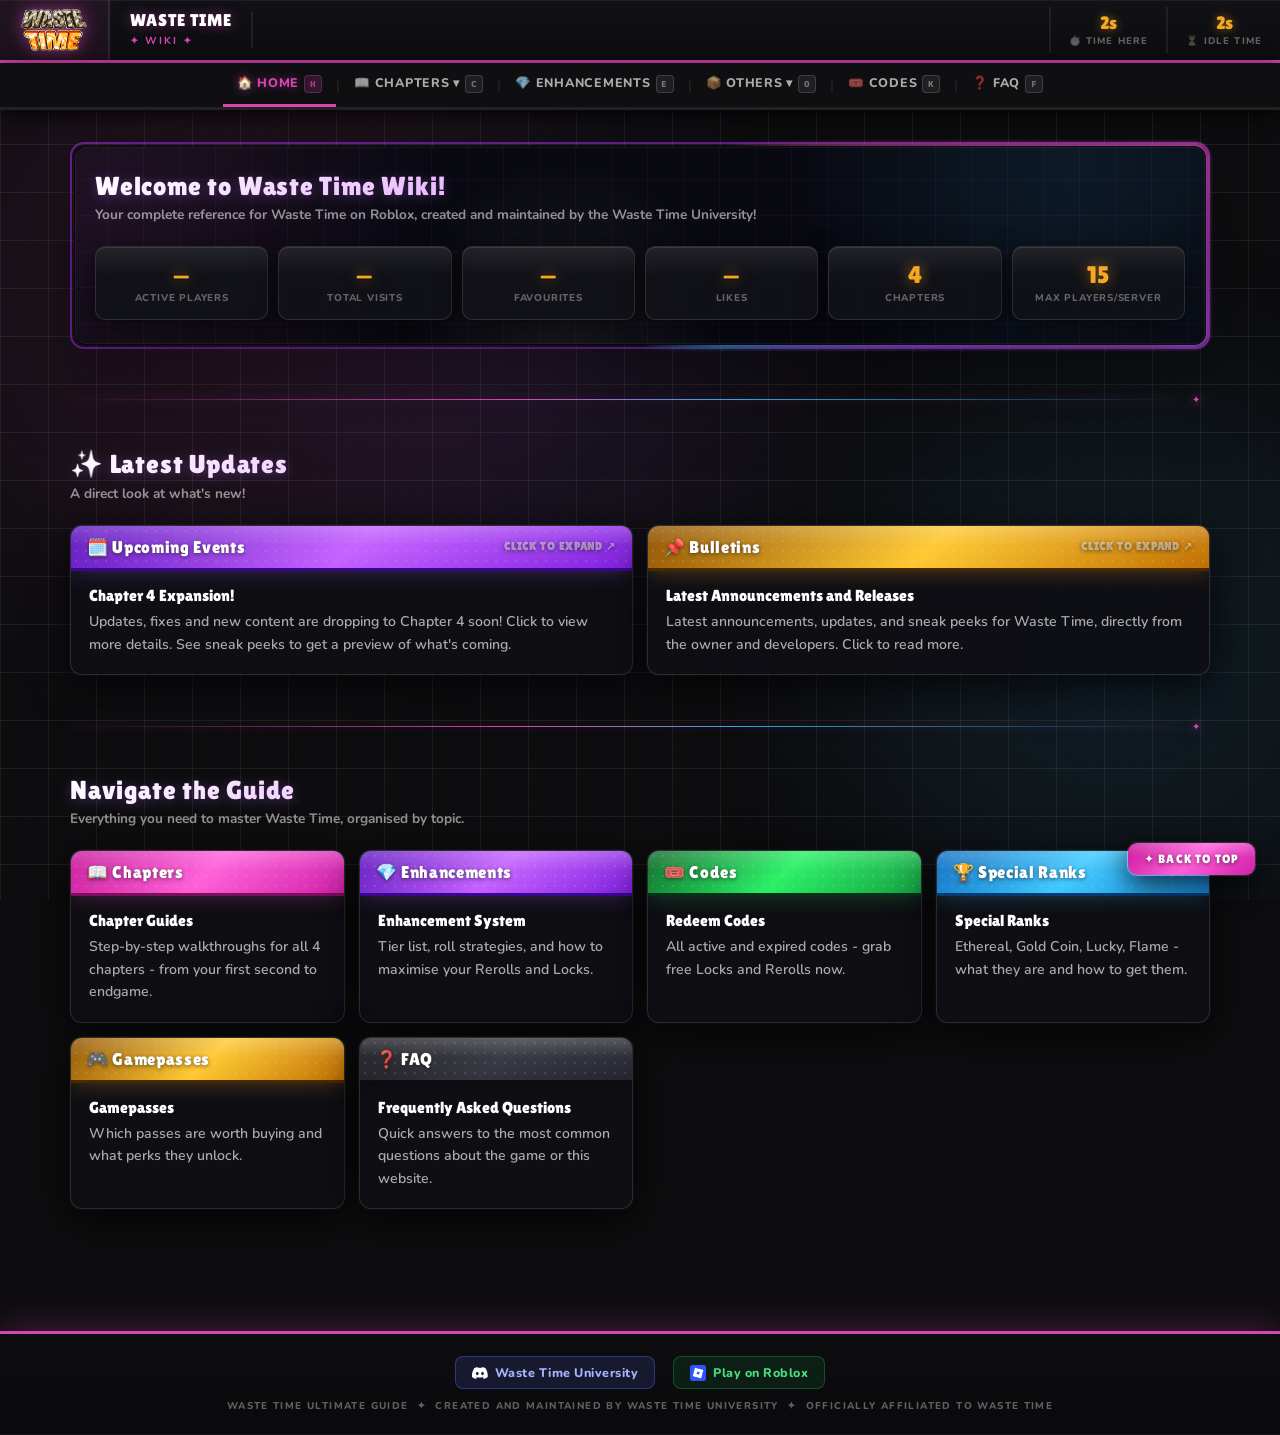
==== commit 10f2e40f: "Microfix of last version (silent fix)" ====
--- a/index.html
+++ b/index.html
@@ -324,21 +324,21 @@
           <div class="compare-slots-row">
             <div class="compare-slot" id="compare-slot-a">
               <div class="compare-slot-label">Tier A</div>
-              <div class="compare-slot-tier" id="slot-a-tier">-</div>
+              <div class="compare-slot-tier" id="slot-a-tier">—</div>
               <div class="compare-slot-mult" id="slot-a-mult" style="display:none;"></div>
               <div class="compare-slot-empty-hint" id="slot-a-hint">Drag or tap a tier row</div>
             </div>
             <div class="compare-vs-divider">VS</div>
             <div class="compare-slot" id="compare-slot-b">
               <div class="compare-slot-label">Tier B</div>
-              <div class="compare-slot-tier" id="slot-b-tier">-</div>
+              <div class="compare-slot-tier" id="slot-b-tier">—</div>
               <div class="compare-slot-mult" id="slot-b-mult" style="display:none;"></div>
               <div class="compare-slot-empty-hint" id="slot-b-hint">Drag or tap a tier row</div>
             </div>
           </div>
           <div class="compare-step-hint" id="compare-step-hint">👇 Drag or tap any tier row to select Tier A</div>
           <button class="compare-reset-btn" onclick="resetCompareSlots()">↺ Reset Selection</button>
-          <div class="compare-drag-hint"><span class="drag-icon">☰</span> Drag rows onto slots - works on mobile too</div>
+          <div class="compare-drag-hint"><span class="drag-icon">☰</span> Drag rows onto slots — works on mobile too</div>
         </div>
         <div class="tier-hint" id="tier-hint">👆 tap a row to see tips &amp; advice</div>
         <!-- Table header -->
@@ -690,7 +690,7 @@
           <div class="sr-hero-content">
             <div class="sr-hero-eyebrow">✦ Passive Bonuses</div>
             <div class="sr-hero-title">Special Ranks</div>
-            <div class="sr-hero-desc">Special Ranks are rare cosmetic titles earned through limited-time events and event crates. Each rank grants passive percentage boosts to Time, GrandTime, and Fragments - bonuses that remain active at all times, even when the rank isn't equipped.</div>
+            <div class="sr-hero-desc">Special Ranks are rare cosmetic titles earned through limited-time events and event crates. Each rank grants passive percentage boosts to Time, GrandTime, and Fragments — bonuses that remain active at all times, even when the rank isn't equipped.</div>
             <div class="sr-hero-pills">
               <div class="sr-pill sr-pill-gold">🏆 <span>Earn via Events</span></div>
               <div class="sr-pill sr-pill-blue">⚡ <span>Always-On Boosts</span></div>
@@ -703,9 +703,9 @@
 
       <!-- Current Event: Crates -->
       <div class="game-panel sr-info-panel" data-no-tilt style="margin-bottom:18px;">
-        <div class="panel-bar" style="background:linear-gradient(135deg,#1a0a40,#4a1a9a);"><span>🎟️ Current Event - Crates</span></div>
+        <div class="panel-bar" style="background:linear-gradient(135deg,#1a0a40,#4a1a9a);"><span>🎟️ Current Event — Crates</span></div>
         <div class="panel-body">
-          <p class="sr-info-text">The current event features a <strong>Crates system</strong> where you open crates of different rarities to win Special Ranks and other rewards. Crates come in <span class="sr-ct common">Common</span>, <span class="sr-ct rare">Rare</span>, <span class="sr-ct special">Special</span>, and <span class="sr-ct event">Event</span> tiers - each with a different pool of possible ranks.</p>
+          <p class="sr-info-text">The current event features a <strong>Crates system</strong> where you open crates of different rarities to win Special Ranks and other rewards. Crates come in <span class="sr-ct common">Common</span>, <span class="sr-ct rare">Rare</span>, <span class="sr-ct special">Special</span>, and <span class="sr-ct event">Event</span> tiers — each with a different pool of possible ranks.</p>
           <div class="sr-crates-grid sr-crates-grid-4">
             <div class="sr-crate-card sr-crate-common">
               <div class="sr-crate-icon">📦</div>
@@ -766,17 +766,24 @@
               </div>
             </div>
           </div>
-          <div class="sr-info-note" style="margin-top:14px;">⚡ Equipping a rank only changes your visible title - it does <strong>not</strong> affect your passive boosts in any way.</div>
+          <div class="sr-info-note" style="margin-top:14px;">⚡ Equipping a rank only changes your visible title — it does <strong>not</strong> affect your passive boosts in any way.</div>
         </div>
       </div>
 
       <div class="hero-2col rank-layout" style="margin-bottom:20px; align-items:start;">
 
-        <!-- LEFT: rank badge list - single column -->
+        <!-- LEFT: rank badge list — single column -->
         <div class="game-panel" data-no-tilt>
           <div class="panel-bar blue"><span>🏆 Special Ranks</span></div>
           <div class="panel-body" style="display:flex; flex-direction:column; gap:6px;" id="rank-badge-list">
-            <div class="rank-badge-intro">Click on a rank to see its details!</div>
+
+          <div id="rank-mobile-hint">
+            <div class="rmh-icon">👆</div>
+            <div>
+              <div class="rmh-text">Tap any rank to see its details</div>
+              <div class="rmh-sub">A details panel will slide up from the bottom</div>
+            </div>
+          </div>
 
             <!-- Secret -->
             <div class="rank-rarity-divider">
@@ -830,15 +837,14 @@
             <div class="rank-badge rarity-common rank-badge-legacy" onclick="showRankDetail('flame')">✦ Flame <span class="rank-badge-note rank-badge-note-legacy">Legacy</span></div>
 
           </div><!-- end rank-badge-list panel-body -->
-          <div id="rank-mobile-hint">👆 Tap a rank to see its details</div>
         </div>
         <div class="game-panel rank-detail-sticky" id="rank-detail-panel">
           <div class="panel-bar dark"><span>📋 Rank Details</span></div>
           <div class="panel-body rank-detail-body-fill" id="rank-detail-body">
             <!-- Empty on first load -->
-            <div id="rank-detail-empty" style="display:flex;flex-direction:column;align-items:center;justify-content:center;gap:12px;height:100%;min-height:220px;color:rgba(255,255,255,0.22);text-align:center;">
-              <div style="font-size:2.6rem;opacity:0.3;">🏆</div>
-              <div style="font-size:0.82rem;font-weight:700;letter-spacing:0.05em;line-height:1.6;">Select a rank on the left<br>to view its passive boosts</div>
+            <div id="rank-detail-empty" class="rank-detail-empty">
+              <div class="rank-detail-empty-icon">🏆</div>
+              <div class="rank-detail-empty-text">Select a rank on the left<br>to view its passive boosts</div>
             </div>
             <!-- Populated by JS -->
             <div id="rank-detail-content" style="display:none;"></div>
@@ -853,6 +859,7 @@
         <div class="panel-body" style="padding:0;">
           <div class="codes-table-wrap">
           <table class="styled-table">
+            <caption class="rank-table-caption">👆 Click any row to view that rank's passive boosts</caption>
             <thead>
               <tr>
                 <th>#</th>
@@ -912,22 +919,21 @@
             <thead><tr><th>Code</th><th>Reward</th><th>Status</th></tr></thead>
             <tbody>
               <tr id="codes-empty-row" style="display:none;"><td colspan="3" style="text-align:center;padding:22px 16px;color:rgba(255,255,255,0.35);font-size:0.84rem;font-weight:700;letter-spacing:0.03em;">🎟️ No codes are active at the moment. Check back later.</td></tr>
-              <tr class="activec"><td class="codes"><span>SorryForDelayII</span><button class="code-copy-button" onclick="copyCode('SorryForDelayII', this)">Copy</button></td><td>🔒 10 locks</td><td><span class="status-badge active-badge">✅ Active</span></td></tr>
               <tr class="expired"><td class="codes"><span>ChapterIV</span><button class="code-copy-button" onclick="copyCode('ChapterIV', this)">Copy</button></td><td>🔒 10 locks</td><td><span class="status-badge expired-badge">⛔ Expired</span></td></tr>
-              <tr class="expired"><td class="codes"><span>ClansUPD</span><button class="code-copy-button" onclick="copyCode('ClansUPD', this)">Copy</button></td><td>🔒 7 locks</td><td><span class="status-badge expired-badge">⛔ Expired</span></td></tr>
-              <tr class="expired"><td class="codes"><span>MoreTree</span><button class="code-copy-button" onclick="copyCode('MoreTree', this)">Copy</button></td><td>🔒 7 locks</td><td><span class="status-badge expired-badge">⛔ Expired</span></td></tr>
-              <tr class="expired"><td class="codes"><span>sorryfordelay2</span><button class="code-copy-button" onclick="copyCode('sorryfordelay2', this)">Copy</button></td><td>🔒 7 locks</td><td><span class="status-badge expired-badge">⛔ Expired</span></td></tr>
-              <tr class="expired"><td class="codes"><span>obby</span><button class="code-copy-button" onclick="copyCode('obby', this)">Copy</button></td><td>🔒 5 locks</td><td><span class="status-badge expired-badge">⛔ Expired</span></td></tr>
-              <tr class="expired"><td class="codes"><span>QOL</span><button class="code-copy-button" onclick="copyCode('QOL', this)">Copy</button></td><td>🔒 3 locks</td><td><span class="status-badge expired-badge">⛔ Expired</span></td></tr>
-              <tr class="expired"><td class="codes"><span>dailyrewards</span><button class="code-copy-button" onclick="copyCode('dailyrewards', this)">Copy</button></td><td>🔒 5 locks</td><td><span class="status-badge expired-badge">⛔ Expired</span></td></tr>
-              <tr class="expired"><td class="codes"><span>ruined</span><button class="code-copy-button" onclick="copyCode('ruined', this)">Copy</button></td><td>🔒 7 locks</td><td><span class="status-badge expired-badge">⛔ Expired</span></td></tr>
-              <tr class="expired"><td class="codes"><span>easterevent</span><button class="code-copy-button" onclick="copyCode('easterevent', this)">Copy</button></td><td>🎲 9 rerolls</td><td><span class="status-badge expired-badge">⛔ Expired</span></td></tr>
-              <tr class="expired"><td class="codes"><span>sorryfordelay</span><button class="code-copy-button" onclick="copyCode('sorryfordelay', this)">Copy</button></td><td>🎲 9 rerolls</td><td><span class="status-badge expired-badge">⛔ Expired</span></td></tr>
-              <tr class="expired"><td class="codes"><span>wereback</span><button class="code-copy-button" onclick="copyCode('wereback', this)">Copy</button></td><td>🔒 5 locks</td><td><span class="status-badge expired-badge">⛔ Expired</span></td></tr>
-              <tr class="expired"><td class="codes"><span>newpillar</span><button class="code-copy-button" onclick="copyCode('newpillar', this)">Copy</button></td><td>🔒 5 locks</td><td><span class="status-badge expired-badge">⛔ Expired</span></td></tr>
-              <tr class="expired"><td class="codes"><span>etherealontop</span><button class="code-copy-button" onclick="copyCode('etherealontop', this)">Copy</button></td><td>🔒 25 locks</td><td><span class="status-badge expired-badge">⛔ Expired</span></td></tr>
-            </tbody>
-          </table>
+            <tr class="expired"><td class="codes"><span>ClansUPD</span><button class="code-copy-button" onclick="copyCode('ClansUPD', this)">Copy</button></td><td>🔒 7 locks</td><td><span class="status-badge expired-badge">⛔ Expired</span></td></tr>
+            <tr class="expired"><td class="codes"><span>MoreTree</span><button class="code-copy-button" onclick="copyCode('MoreTree', this)">Copy</button></td><td>🔒 7 locks</td><td><span class="status-badge expired-badge">⛔ Expired</span></td></tr>
+            <tr class="expired"><td class="codes"><span>sorryfordelay2</span><button class="code-copy-button" onclick="copyCode('sorryfordelay2', this)">Copy</button></td><td>🔒 7 locks</td><td><span class="status-badge expired-badge">⛔ Expired</span></td></tr>
+            <tr class="expired"><td class="codes"><span>obby</span><button class="code-copy-button" onclick="copyCode('obby', this)">Copy</button></td><td>🔒 5 locks</td><td><span class="status-badge expired-badge">⛔ Expired</span></td></tr>
+            <tr class="expired"><td class="codes"><span>QOL</span><button class="code-copy-button" onclick="copyCode('QOL', this)">Copy</button></td><td>🔒 3 locks</td><td><span class="status-badge expired-badge">⛔ Expired</span></td></tr>
+            <tr class="expired"><td class="codes"><span>dailyrewards</span><button class="code-copy-button" onclick="copyCode('dailyrewards', this)">Copy</button></td><td>🔒 5 locks</td><td><span class="status-badge expired-badge">⛔ Expired</span></td></tr>
+            <tr class="expired"><td class="codes"><span>ruined</span><button class="code-copy-button" onclick="copyCode('ruined', this)">Copy</button></td><td>🔒 7 locks</td><td><span class="status-badge expired-badge">⛔ Expired</span></td></tr>
+            <tr class="expired"><td class="codes"><span>easterevent</span><button class="code-copy-button" onclick="copyCode('easterevent', this)">Copy</button></td><td>🎲 9 rerolls</td><td><span class="status-badge expired-badge">⛔ Expired</span></td></tr>
+            <tr class="expired"><td class="codes"><span>sorryfordelay</span><button class="code-copy-button" onclick="copyCode('sorryfordelay', this)">Copy</button></td><td>🎲 9 rerolls</td><td><span class="status-badge expired-badge">⛔ Expired</span></td></tr>
+            <tr class="expired"><td class="codes"><span>wereback</span><button class="code-copy-button" onclick="copyCode('wereback', this)">Copy</button></td><td>🔒 5 locks</td><td><span class="status-badge expired-badge">⛔ Expired</span></td></tr>
+            <tr class="expired"><td class="codes"><span>newpillar</span><button class="code-copy-button" onclick="copyCode('newpillar', this)">Copy</button></td><td>🔒 5 locks</td><td><span class="status-badge expired-badge">⛔ Expired</span></td></tr>
+            <tr class="expired"><td class="codes"><span>etherealontop</span><button class="code-copy-button" onclick="copyCode('etherealontop', this)">Copy</button></td><td>🔒 25 locks</td><td><span class="status-badge expired-badge">⛔ Expired</span></td></tr>
+          </tbody>
+        </table>
         </div>
       </div>
     </div>
@@ -936,7 +942,7 @@
   <!-- FAQ -->
   <div id="tab-faq" class="tab-panel">
     <div class="section-title">FAQ</div>
-    <div class="section-sub">- Questions incoming -</div>
+    <div class="section-sub">— Questions incoming —</div>
     <div class="coming-soon" style="margin-top:12px;">
       <span class="coming-soon-icon">❓</span>
       <h3>FAQ Coming Soon</h3>
@@ -1032,9 +1038,9 @@
 
 <!-- Bottom-right UI stack: BtT + achievement always stacked, never overlapping -->
 <div id="ui-stack-br">
-  <!-- Back to top button - listed first so column-reverse places it at the bottom -->
+  <!-- Back to top button — listed first so column-reverse places it at the bottom -->
   <button id="back-to-top" title="Back to top" aria-label="Back to top"></button>
-  <!-- Achievement popup container - listed second so column-reverse floats it above BtT -->
+  <!-- Achievement popup container — listed second so column-reverse floats it above BtT -->
   <div id="achievement-popup" class="achievement-popup">
     <div class="achievement-icon" id="ach-icon">🏆</div>
     <div class="achievement-text-wrap">
--- a/styles.css
+++ b/styles.css
@@ -988,18 +988,6 @@
 }
 .sr-info-note strong { color: rgba(255,255,255,0.65); font-weight: 800; }
 
-.rank-badge-intro {
-  font-family: 'Nunito', sans-serif;
-  font-size: 0.76rem;
-  font-weight: 600;
-  color: rgba(255,255,255,0.45);
-  text-align: center;
-  width: 100%;
-  padding: 4px 0 8px;
-  line-height: 1.5;
-  margin-bottom: 4px;
-}
-
 /* -- HOW TO EQUIP: numbered steps -- */
 .sr-steps {
   display: flex;
@@ -1064,7 +1052,40 @@
 .rank-how-to-get strong { color: rgba(255,255,255,0.8); font-weight: 800; }
 .rank-how-icon { flex-shrink: 0; }
 
-/* -- RANK BADGE NOTE chip (e.g. "Day 7", "Event") -- */
+/* -- RANK TABLE CAPTION -- */
+.rank-table-caption {
+  caption-side: bottom;
+  padding: 10px 16px;
+  font-family: 'Nunito', sans-serif;
+  font-size: 0.72rem; font-weight: 800;
+  letter-spacing: 0.07em;
+  color: rgba(255,255,255,0.22);
+  text-align: center;
+  border-top: 1px solid rgba(255,255,255,0.05);
+}
+
+/* -- RANK DETAIL EMPTY STATE -- */
+.rank-detail-empty {
+  display: flex;
+  flex-direction: column;
+  align-items: center;
+  justify-content: center;
+  gap: 12px;
+  height: 100%;
+  min-height: 220px;
+  text-align: center;
+}
+.rank-detail-empty-icon {
+  font-size: 2.6rem;
+  opacity: 0.18;
+}
+.rank-detail-empty-text {
+  font-family: 'Nunito', sans-serif;
+  font-size: 0.82rem; font-weight: 700;
+  letter-spacing: 0.05em;
+  line-height: 1.6;
+  color: rgba(255,255,255,0.22);
+}
 .rank-badge-note {
   display: inline-block;
   font-size: 0.55rem; font-weight: 800;
@@ -1278,7 +1299,32 @@
 /* On wide screens: floating sheet should NOT appear */
 @media (min-width: 761px) {
   .rank-float-sheet { display: none !important; }
-}
+  .rank-sheet-backdrop { display: none !important; }
+}
+
+/* Backdrop — dims the page behind the sheet */
+.rank-sheet-backdrop {
+  display: none;
+  position: fixed;
+  inset: 0;
+  z-index: 8999;
+  background: rgba(0,0,0,0.55);
+  opacity: 0;
+  transition: opacity .25s ease;
+  pointer-events: none;
+}
+.rank-sheet-backdrop.open {
+  display: block;
+  opacity: 1;
+  pointer-events: all;
+}
+
+/* Drag affordance — cursor hint on the handle row */
+.rfs-top-row {
+  cursor: grab;
+  user-select: none;
+}
+.rfs-top-row:active { cursor: grabbing; }
 
 /* -- RANK DETAIL PANEL: sticky fill-height on desktop -- */
 .rank-detail-sticky {
@@ -1434,7 +1480,6 @@
 .codes-table-wrap {
   width: 100%;
   overflow-x: auto;
-  overflow-y: hidden;
   -webkit-overflow-scrolling: touch;
   margin: 0;
 }
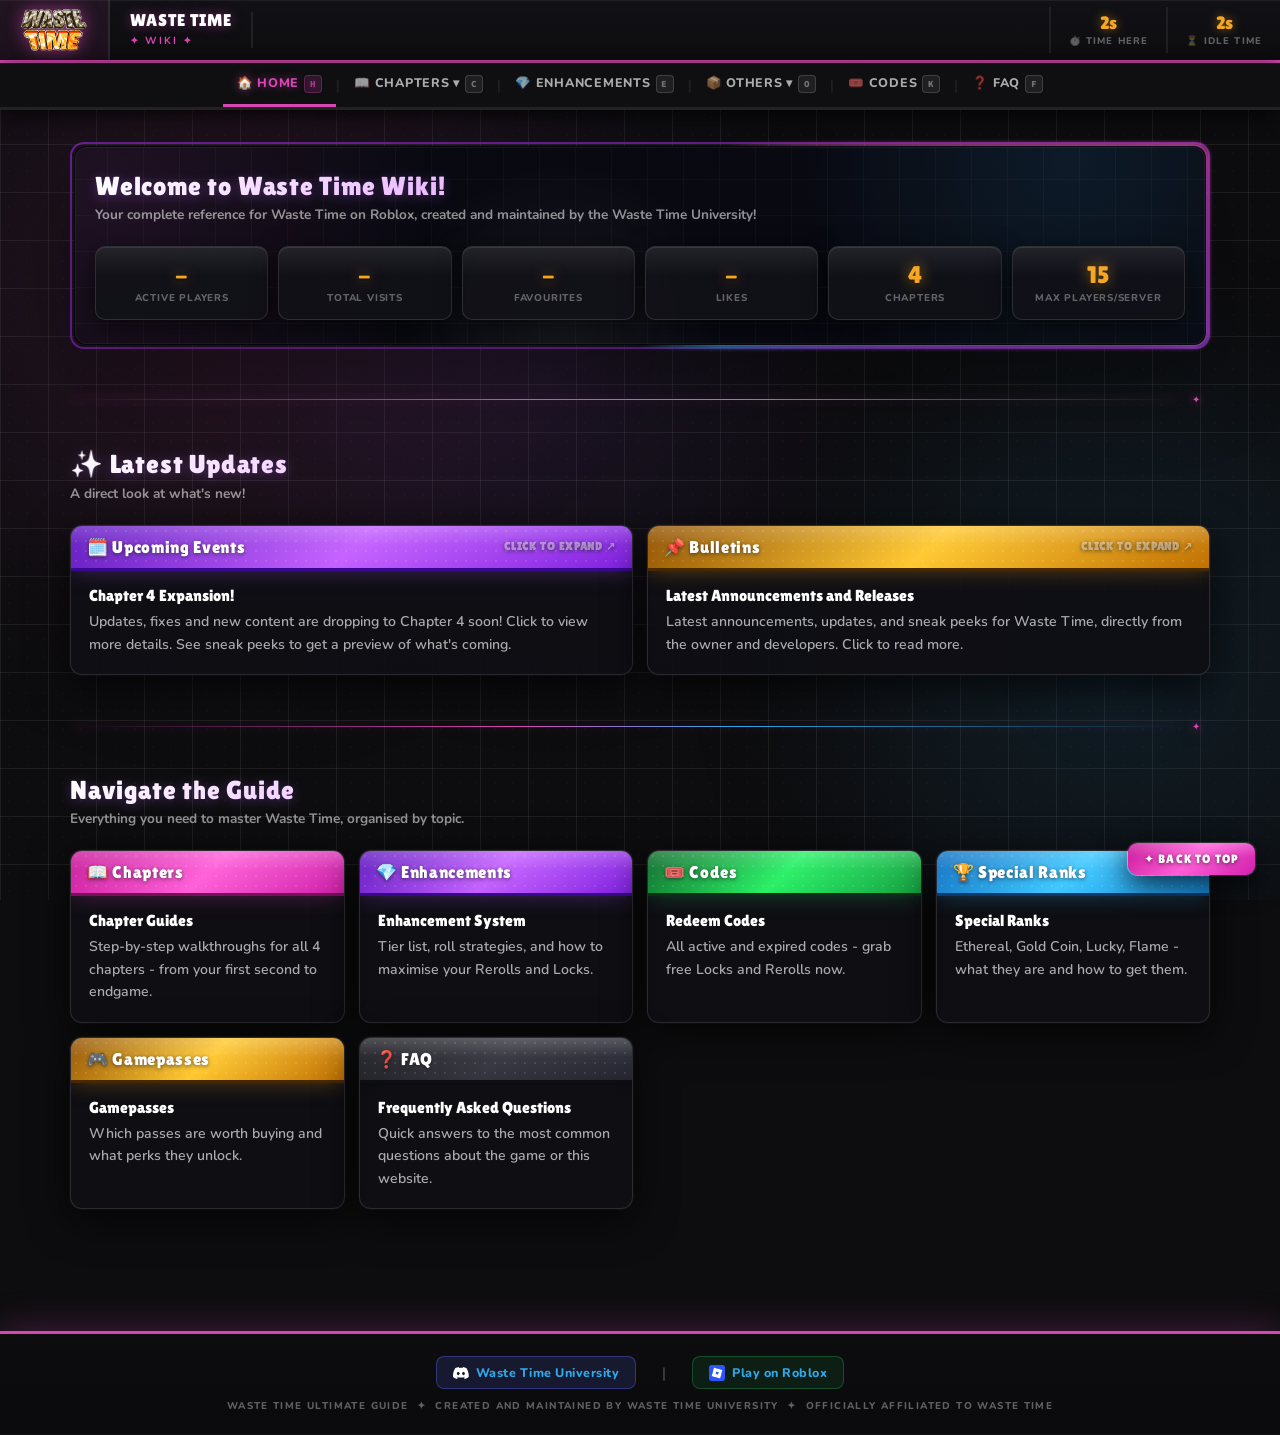
==== commit 639b1304: "Gamepass HOTFIX + changes + tweaks" ====
--- a/index.html
+++ b/index.html
@@ -242,7 +242,7 @@
     <div class="section-sub">Randomised boost multipliers applied to each in-game currency - one of the most impactful progression systems in Waste Time.</div>
 
     <!-- Updated pill -->
-    <div class="updated-pill"><span class="blink-dot"></span>Last Updated: 18 May 2026, 5:30 PM (UTC)</div>
+    <div class="updated-pill"><span class="blink-dot"></span>Last Updated: 28 May 2026, 5:30 PM (UTC)</div>
 
     <!-- Enhancement banner -->
     <div class="enh-screenshot-wrap">
@@ -324,21 +324,21 @@
           <div class="compare-slots-row">
             <div class="compare-slot" id="compare-slot-a">
               <div class="compare-slot-label">Tier A</div>
-              <div class="compare-slot-tier" id="slot-a-tier">—</div>
+              <div class="compare-slot-tier" id="slot-a-tier">-</div>
               <div class="compare-slot-mult" id="slot-a-mult" style="display:none;"></div>
               <div class="compare-slot-empty-hint" id="slot-a-hint">Drag or tap a tier row</div>
             </div>
             <div class="compare-vs-divider">VS</div>
             <div class="compare-slot" id="compare-slot-b">
               <div class="compare-slot-label">Tier B</div>
-              <div class="compare-slot-tier" id="slot-b-tier">—</div>
+              <div class="compare-slot-tier" id="slot-b-tier">-</div>
               <div class="compare-slot-mult" id="slot-b-mult" style="display:none;"></div>
               <div class="compare-slot-empty-hint" id="slot-b-hint">Drag or tap a tier row</div>
             </div>
           </div>
           <div class="compare-step-hint" id="compare-step-hint">👇 Drag or tap any tier row to select Tier A</div>
           <button class="compare-reset-btn" onclick="resetCompareSlots()">↺ Reset Selection</button>
-          <div class="compare-drag-hint"><span class="drag-icon">☰</span> Drag rows onto slots — works on mobile too</div>
+          <div class="compare-drag-hint"><span class="drag-icon">☰</span> Drag rows onto slots - works on mobile too</div>
         </div>
         <div class="tier-hint" id="tier-hint">👆 tap a row to see tips &amp; advice</div>
         <!-- Table header -->
@@ -460,8 +460,12 @@
               <div class="sim-ccy-row">
                 <div class="ccy-icon" style="background:rgba(255,80,80,0.15);">🌌</div><div class="ccy-name">Universes</div>
               </div>
-              <div class="sim-ccy-row">
-                <div class="ccy-icon" style="background:rgba(100,200,255,0.15);">⭐</div><div class="ccy-name">Stars</div>
+              <div class="sim-ccy-row stars-extends-to-ch2" style="flex-direction:column;align-items:flex-start;gap:6px;position:relative;background:rgba(79, 74, 0, 0.15)">
+                <div style="display:flex;align-items:center;gap:10px;width:100%;">
+                  <div class="ccy-icon" style="background:rgba(255, 245, 100, 0.15);">⭐</div>
+                  <div class="ccy-name">Stars</div>
+                  <span style="margin-left:auto;font-size:0.6rem;font-weight:900;letter-spacing:0.1em;padding:3px 8px;border-radius:4px;background:rgba(100,200,255,0.2);border:1px solid rgba(100,200,255,0.4);color:#5ac8ff;">↓ EXTENDS TO C2</span>
+                </div>
               </div>
             </div>
           </div>
@@ -534,24 +538,10 @@
       <div class="panel-body">
         <div style="font-size:0.83rem;font-weight:600;color:rgba(255,255,255,0.55);margin-bottom:14px;line-height:1.6;">Multiple sources exist for both Rerolls and Locks. Listed below from most to least effective for consistent free gain.</div>
         <div class="method-card">
-          <div class="method-icon">🎟️</div>
-          <div>
-            <div class="method-title">Redeem Codes &nbsp;<span style="font-size:0.63rem;background:rgba(34,196,94,0.2);color:#22c45e;padding:2px 8px;border-radius:5px;font-weight:800;">BEST FREE SOURCE</span></div>
-            <div class="method-desc">Active codes frequently bundle large numbers of Locks and Rerolls. Check the <span style="color:#2ea8e8;font-weight:800;">Codes tab</span> on this site and redeem every code the moment it drops - this is consistently the best free source of both resources.</div>
-          </div>
-        </div>
-        <div class="method-card">
           <div class="method-icon">🎪</div>
           <div>
-            <div class="method-title">Event Drops &nbsp;<span style="font-size:0.63rem;background:rgba(245,158,11,0.2);color:#f59e0b;padding:2px 8px;border-radius:5px;font-weight:800;">HIGH YIELD</span></div>
+            <div class="method-title">Event Drops &nbsp;<span style="font-size:0.63rem;background:rgba(245,158,11,0.2);color:#f59e0b;padding:2px 8px;border-radius:5px;font-weight:800;">HIGHEST YIELD</span></div>
             <div class="method-desc">Participating in the <span style="color:#f59e0b;font-weight:800;">ongoing in-game event</span> regularly drops significant quantities of Locks and Rerolls. Staying active during events is one of the fastest ways to stockpile both.</div>
-          </div>
-        </div>
-        <div class="method-card">
-          <div class="method-icon">📋</div>
-          <div>
-            <div class="method-title">Daily Quests &nbsp;<span style="font-size:0.63rem;background:rgba(251,191,36,0.2);color:#fbbf24;padding:2px 8px;border-radius:5px;font-weight:800;">HIGH YIELD</span></div>
-            <div class="method-desc"><span style="color:#fbbf24;font-weight:800;">Daily quests</span> reward a substantial amount of Locks and Rerolls on completion. Completing your quests every day accumulates into a sizeable stockpile over time.</div>
           </div>
         </div>
         <div class="method-card">
@@ -564,15 +554,22 @@
         <div class="method-card">
           <div class="method-icon">⏱️</div>
           <div>
-            <div class="method-title">Playtime Rewards &nbsp;<span style="font-size:0.63rem;background:rgba(74,222,128,0.2);color:#4ade80;padding:2px 8px;border-radius:5px;font-weight:800;">PASSIVE</span></div>
+            <div class="method-title">Playtime Rewards &nbsp;<span style="font-size:0.63rem;background:rgba(74,222,128,0.2);color:#4ade80;padding:2px 8px;border-radius:5px;font-weight:800;">HIGHLY REWARDING</span></div>
             <div class="method-desc">The <span style="color:#4ade80;font-weight:800;">Playtime Rewards</span> system grants bundles of Locks, Rerolls, and other items as you accumulate time in-game. Check it regularly to claim milestones as they unlock.</div>
           </div>
         </div>
         <div class="method-card">
           <div class="method-icon">📺</div>
           <div>
-            <div class="method-title">Watch Ad - Free Rewards</div>
+            <div class="method-title">Watch Ad &nbsp;<span style="font-size:0.63rem;background:rgba(222, 210, 74, 0.2);color:#debc4a;padding:2px 8px;border-radius:5px;font-weight:800;">FREE REWARDS</span></div>
             <div class="method-desc">Available directly inside the Enhance menu. Watching an ad rewards <span style="color:#a855f7;font-weight:800;">+6 Rerolls</span> and <span style="color:#2ea8e8;font-weight:800;">+3 Locks</span> for free. Availability varies by region and time.</div>
+          </div>
+        </div>
+        <div class="method-card">
+          <div class="method-icon">🎟️</div>
+          <div>
+            <div class="method-title">Redeem Codes &nbsp;<span style="font-size:0.63rem;background:rgba(34,196,94,0.2);color:#22c45e;padding:2px 8px;border-radius:5px;font-weight:800;">EXTRA SOURCE</span></div>
+            <div class="method-desc">Active codes frequently bundle large numbers of Locks and Rerolls. Check the <span style="color:#2ea8e8;font-weight:800;">Codes tab</span> on this site and redeem every code the moment it drops - this is consistently the best free source of both resources.</div>
           </div>
         </div>
         <div class="method-card">
@@ -683,29 +680,95 @@
     <!-- Special Ranks sub-tab -->
     <div id="others-special-ranks" class="others-subtab">
 
-      <!-- Special Ranks Hero Panel -->
-      <div class="sr-hero-outer" style="margin-bottom:22px;">
-        <div class="sr-hero-panel">
-          <div class="hero-grid-bg"></div>
-          <div class="sr-hero-content">
-            <div class="sr-hero-eyebrow">✦ Passive Bonuses</div>
-            <div class="sr-hero-title">Special Ranks</div>
-            <div class="sr-hero-desc">Special Ranks are rare cosmetic titles earned through limited-time events and event crates. Each rank grants passive percentage boosts to Time, GrandTime, and Fragments — bonuses that remain active at all times, even when the rank isn't equipped.</div>
-            <div class="sr-hero-pills">
-              <div class="sr-pill sr-pill-gold">🏆 <span>Earn via Events</span></div>
-              <div class="sr-pill sr-pill-blue">⚡ <span>Always-On Boosts</span></div>
-              <div class="sr-pill sr-pill-purple">✦ <span>Stack with Each Other</span></div>
-              <div class="sr-pill sr-pill-green">🎟️ <span>Event Crates</span></div>
-            </div>
-          </div>
-        </div>
+      <div class="section-title">🏆 Special Ranks</div>
+      <div class="section-sub">Rare cosmetic titles earned through limited-time events - each granting always-on passive boosts to your core currencies.</div>
+
+      <!-- Updated pill -->
+      <div class="updated-pill"><span class="blink-dot"></span>Last Updated: 28 May 2026, 5:30 PM (UTC)</div>
+
+      <!-- Banner -->
+      <div class="enh-screenshot-wrap">
+        <div class="enh-screenshot" style="min-height:160px;background:linear-gradient(135deg,rgba(168,85,247,0.18) 0%,rgba(46,168,232,0.10) 50%,rgba(245,166,35,0.12) 100%);display:flex;align-items:center;justify-content:center;gap:18px;flex-wrap:wrap;padding:32px 24px;">
+          <span style="font-size:2.8rem;filter:drop-shadow(0 0 18px rgba(168,85,247,0.7));">✦</span>
+          <div style="text-align:center;">
+            <div style="font-family:'Lilita One',cursive;font-size:1.6rem;color:#fff;letter-spacing:0.04em;text-shadow:0 0 24px rgba(168,85,247,0.8);">Special Ranks</div>
+            <div style="font-size:0.8rem;font-weight:700;color:rgba(255,255,255,0.5);margin-top:4px;letter-spacing:0.08em;text-transform:uppercase;">-MEDIA INCOMING-</div>
+          </div>
+          <span style="font-size:2.8rem;filter:drop-shadow(0 0 18px rgba(245,166,35,0.7));">✦</span>
+        </div>
+        <div class="enh-screenshot-overlay">
+          <span class="enh-screenshot-tag">✦ Special Ranks System</span>
+        </div>
+      </div>
+
+      <!-- Intro paragraph -->
+      <div style="padding:16px 18px;border-radius:10px;background:rgba(255,255,255,0.03);border:1.5px solid rgba(255,255,255,0.07);margin-bottom:22px;font-size:0.88rem;font-weight:600;color:rgba(255,255,255,0.62);line-height:1.75;">
+        <strong style="color:#fff;font-size:0.95rem;">Special Ranks</strong> are rare cosmetic titles earned through <span style="color:var(--gold);font-weight:800;">limited-time events</span> and <span style="color:#a855f7;font-weight:800;">event crates</span> in Waste Time. Unlike regular ranks, each Special Rank carries <span style="color:#22c45e;font-weight:800;">permanent passive percentage boosts</span> to Time, GrandTime, and Fragments - bonuses that are <span style="color:#2ea8e8;font-weight:800;">always active</span>, even when the rank isn't equipped as your displayed title. Crucially, boosts from <strong style="color:#fff;">all ranks you own stack additively</strong> with each other, making every new rank a meaningful upgrade regardless of which one you have equipped. Older ranks obtained during past events are marked as <span style="color:rgba(255,200,80,0.9);font-weight:800;">Legacy</span> and can no longer be obtained through normal means.
+      </div>
+
+      <!-- Pill row -->
+      <div style="display:flex;gap:8px;flex-wrap:wrap;margin-bottom:26px;">
+        <span class="enh-pill gold">🏆 Earned via Limited Events</span>
+        <span class="enh-pill blue">⚡ Always-On Passive Boosts</span>
+        <span class="enh-pill purple">✦ All Owned Ranks Stack</span>
+        <span class="enh-pill green">🎟️ Obtained from Event Crates</span>
+      </div>
+
+      <!-- Row 1: What Are They + Why They Matter -->
+      <div class="hero-2col" style="margin-bottom:16px;align-items:start;">
+
+        <div class="game-panel">
+          <div class="panel-bar purple"><span>✦ What Are Special Ranks?</span></div>
+          <div class="panel-body" style="display:flex;flex-direction:column;gap:8px;">
+            <div class="method-card">
+              <div class="method-icon">🎟️</div>
+              <div>
+                <div class="method-title">Earned Through Events</div>
+                <div class="method-desc">Special Ranks drop from <span style="color:#a855f7;font-weight:800;">Event Crates</span> during limited-time events. Crates come in Common, Rare, Special, and Event tiers - each with a different pool of possible ranks.</div>
+              </div>
+            </div>
+            <div class="method-card">
+              <div class="method-icon">⚡</div>
+              <div>
+                <div class="method-title">Always-Active Boosts</div>
+                <div class="method-desc">Every rank you own applies its <span style="color:#22c45e;font-weight:800;">passive % boosts</span> to Time, GrandTime, and Fragments <strong>at all times</strong> - no equipping required. Equipping only changes your visible title.</div>
+              </div>
+            </div>
+            <div class="method-card">
+              <div class="method-icon">✦</div>
+              <div>
+                <div class="method-title">Stacking Bonuses</div>
+                <div class="method-desc">Boosts from all owned ranks <span style="color:#2ea8e8;font-weight:800;">stack additively</span>. Owning multiple ranks compounds your passive income - every rank you earn is a permanent upgrade.</div>
+              </div>
+            </div>
+          </div>
+        </div>
+
+        <div class="game-panel">
+          <div class="panel-bar gold"><span>⚡ Why Special Ranks Matter</span></div>
+          <div class="panel-body">
+            <div class="stat-row"><div class="stat-label">Boost currencies</div><div class="stat-value" style="color:#2ea8e8;">Time, GrandTime, Fragments</div></div>
+            <div class="stat-row"><div class="stat-label">Boost type</div><div class="stat-value" style="color:#22c45e;">Additive (all ranks stack)</div></div>
+            <div class="stat-row"><div class="stat-label">Equip requirement</div><div class="stat-value" style="color:#a855f7;">None - always active</div></div>
+            <div class="stat-row"><div class="stat-label">Obtained via</div><div class="stat-value" style="color:var(--gold);">Limited events &amp; crates</div></div>
+            <div style="margin-top:14px;padding:12px;border-radius:8px;background:rgba(245,166,35,0.08);border:1.5px solid rgba(245,166,35,0.3);">
+              <div style="font-size:0.75rem;font-weight:800;color:var(--gold);margin-bottom:5px;">⚠️ Time-Limited System</div>
+              <div style="font-size:0.82rem;font-weight:600;color:rgba(255,255,255,0.6);line-height:1.6;">Special Ranks are only available during <span style="color:var(--gold);font-weight:800;">active events</span>. Legacy ranks from past events <span style="color:#ef4444;font-weight:800;">cannot be re-obtained</span> - if you missed them, they're gone. Participating in every new event is strongly recommended.</div>
+            </div>
+            <div style="margin-top:10px;padding:12px;border-radius:8px;background:rgba(168,85,247,0.08);border:1.5px solid rgba(168,85,247,0.3);">
+              <div style="font-size:0.75rem;font-weight:800;color:#c084fc;margin-bottom:5px;">💡 Stacking Strategy</div>
+              <div style="font-size:0.82rem;font-weight:600;color:rgba(255,255,255,0.6);line-height:1.6;">Since all rank boosts <span style="color:#a855f7;font-weight:800;">stack additively</span>, collecting every rank you can - even low-rarity ones - adds up meaningfully over time. Prioritise higher-rarity ranks for bigger individual gains, but never skip a free rank.</div>
+            </div>
+          </div>
+        </div>
+
       </div>
 
       <!-- Current Event: Crates -->
       <div class="game-panel sr-info-panel" data-no-tilt style="margin-bottom:18px;">
-        <div class="panel-bar" style="background:linear-gradient(135deg,#1a0a40,#4a1a9a);"><span>🎟️ Current Event — Crates</span></div>
+        <div class="panel-bar" style="background:linear-gradient(135deg,#6b10c8,#b040ff,#8020e0);box-shadow:0 3px 0 #38088a,0 0 24px rgba(168,85,247,0.5);"><span>🎟️ Current Event - Crates</span></div>
         <div class="panel-body">
-          <p class="sr-info-text">The current event features a <strong>Crates system</strong> where you open crates of different rarities to win Special Ranks and other rewards. Crates come in <span class="sr-ct common">Common</span>, <span class="sr-ct rare">Rare</span>, <span class="sr-ct special">Special</span>, and <span class="sr-ct event">Event</span> tiers — each with a different pool of possible ranks.</p>
+          <p class="sr-info-text">The current event features a <strong>Crates system</strong> where you open crates of different rarities to win Special Ranks and other rewards. Crates come in <span class="sr-ct common">Common</span>, <span class="sr-ct rare">Rare</span>, <span class="sr-ct special">Special</span>, and <span class="sr-ct event">Event</span> tiers - each with a different pool of possible ranks.</p>
           <div class="sr-crates-grid sr-crates-grid-4">
             <div class="sr-crate-card sr-crate-common">
               <div class="sr-crate-icon">📦</div>
@@ -741,7 +804,7 @@
 
       <!-- How to Use / Equip Special Ranks -->
       <div class="game-panel sr-info-panel" data-no-tilt style="margin-bottom:22px;">
-        <div class="panel-bar" style="background:linear-gradient(135deg,#0a2a20,#0d7a4a);"><span>📖 How to Obtain &amp; Equip Special Ranks</span></div>
+        <div class="panel-bar" style="background:linear-gradient(135deg,#0c7830,#18e85a,#10a040);box-shadow:0 3px 0 #064018,0 0 24px rgba(34,196,94,0.5);"><span>📖 How to Obtain &amp; Equip Special Ranks</span></div>
         <div class="panel-body">
           <div class="sr-steps">
             <div class="sr-step">
@@ -766,19 +829,19 @@
               </div>
             </div>
           </div>
-          <div class="sr-info-note" style="margin-top:14px;">⚡ Equipping a rank only changes your visible title — it does <strong>not</strong> affect your passive boosts in any way.</div>
+          <div class="sr-info-note" style="margin-top:14px;">⚡ Equipping a rank only changes your visible title - it does <strong>not</strong> affect your passive boosts in any way.</div>
         </div>
       </div>
 
       <div class="hero-2col rank-layout" style="margin-bottom:20px; align-items:start;">
 
-        <!-- LEFT: rank badge list — single column -->
+        <!-- LEFT: rank badge list - single column -->
         <div class="game-panel" data-no-tilt>
           <div class="panel-bar blue"><span>🏆 Special Ranks</span></div>
           <div class="panel-body" style="display:flex; flex-direction:column; gap:6px;" id="rank-badge-list">
 
           <div id="rank-mobile-hint">
-            <div class="rmh-icon">👆</div>
+            <div class="rmh-icon">👇</div>
             <div>
               <div class="rmh-text">Tap any rank to see its details</div>
               <div class="rmh-sub">A details panel will slide up from the bottom</div>
@@ -839,7 +902,7 @@
           </div><!-- end rank-badge-list panel-body -->
         </div>
         <div class="game-panel rank-detail-sticky" id="rank-detail-panel">
-          <div class="panel-bar dark"><span>📋 Rank Details</span></div>
+          <div class="panel-bar purple"><span>📋 Rank Details</span></div>
           <div class="panel-body rank-detail-body-fill" id="rank-detail-body">
             <!-- Empty on first load -->
             <div id="rank-detail-empty" class="rank-detail-empty">
@@ -854,9 +917,15 @@
       </div><!-- end hero-2col -->
 
       <!-- Full Rank Table -->
-      <div class="game-panel" data-no-tilt>
-        <div class="panel-bar dark"><span>📊 Full Rank Table</span></div>
+      <div class="game-panel" id="rank-full-table-panel" data-no-tilt>
+        <div class="panel-bar blue"><span>📊 Full Rank Table</span></div>
         <div class="panel-body" style="padding:0;">
+          <!-- Filter bar -->
+          <div class="rank-tf-bar">
+            <button class="rank-tf-btn active" onclick="filterRankTable('all',this)">📋 All</button>
+            <button class="rank-tf-btn" onclick="filterRankTable('obtainable',this)">✅ Obtainable</button>
+            <button class="rank-tf-btn" onclick="filterRankTable('legacy',this)">🔒 Legacy</button>
+          </div>
           <div class="codes-table-wrap">
           <table class="styled-table">
             <caption class="rank-table-caption">👆 Click any row to view that rank's passive boosts</caption>
@@ -883,8 +952,484 @@
 
     <!-- Gamepasses sub-tab -->
     <div id="others-gamepasses" class="others-subtab" style="display:none;">
-      <div class="section-sub" style="margin-bottom:16px;">Gamepasses that unlock permanent perks and quality-of-life features.</div>
-      <div class="coming-soon"><span class="coming-soon-icon">🎮</span><h3>Gamepasses Data Incoming</h3><p>Details on all available Gamepasses will be added here soon.</p></div>
+      <div class="section-title">🎮 Gamepasses</div>
+      <div class="section-sub">Permanent perks, quality-of-life upgrades, and chapter-specific multipliers - all purchased once with Robux.</div>
+
+      <!-- Updated pill -->
+      <div class="updated-pill"><span class="blink-dot"></span>Last Updated: 28 May 2026, 5:30 PM (UTC)</div>
+
+      <!-- Intro info box -->
+      <div style="padding:16px 18px;border-radius:10px;background:rgba(255,255,255,0.03);border:1.5px solid rgba(255,255,255,0.07);margin-bottom:18px;font-size:0.88rem;font-weight:600;color:rgba(255,255,255,0.62);line-height:1.75;">
+        <strong style="color:#fff;font-size:0.95rem;">Gamepasses</strong> are permanent one-time purchases made with <span style="color:var(--gold);font-weight:800;">Robux (⬡)</span> that provide lasting benefits throughout your playthrough. Unlike most other progression upgrades, gamepass effects persist across resets and chapters - once bought, the perk is yours forever. Chapter-specific passes only apply to their relevant chapter, while miscellaneous passes benefit you across the entire game.
+      </div>
+      <div style="display:flex;gap:8px;flex-wrap:wrap;margin-bottom:22px;">
+        <span class="enh-pill gold">⬡ Purchased with Robux</span>
+        <span class="enh-pill green">♾️ Permanent one-time purchase</span>
+        <span class="enh-pill blue">📖 Chapter &amp; global passes available</span>
+        <span class="enh-pill purple">🎮 Applies across resets</span>
+      </div>
+
+      <!-- Regional pricing warning -->
+      <div class="gp-warning-box gp-warning-collapsible" onclick="toggleGpWarning(this)" role="button" tabindex="0">
+        <div class="gp-warning-icon">⚠️</div>
+        <div class="gp-warning-body">
+          <div class="gp-warning-title-row">
+            <div class="gp-warning-title">Regional Pricing Notice</div>
+            <span class="gp-warning-chevron">▾</span>
+          </div>
+          <div class="gp-warning-collapse"><div>
+            <div class="gp-warning-text">Gamepass prices shown use <span style="color:var(--gold);font-weight:800;">⬡ Robux</span> values as listed in-game. Actual costs may be <strong>higher or lower</strong> for some of the gamepasses depending on your region and platform due to regional pricing being enabled. We have added a warning icon to indicate when this is the case.</div>
+          </div></div>
+        </div>
+      </div>
+
+      <div class="gp-warning-box gp-warning-collapsible" onclick="toggleGpWarning(this)" role="button" tabindex="0">
+        <div class="gp-warning-icon">🎲</div>
+        <div class="gp-warning-body">
+          <div class="gp-warning-title-row">
+            <div class="gp-warning-title">Exclusion of Locks and Rerolls</div>
+            <span class="gp-warning-chevron">▾</span>
+          </div>
+          <div class="gp-warning-collapse"><div>
+            <div class="gp-warning-text">Gamepasses related to <span style="color:var(--purple);font-weight:800;">🔒 Locks</span> and <span style="color:var(--purple);font-weight:800;">🎲 Rerolls</span> have been excluded from this section due to comparative irrelevance in the scope of the larger in-game mechanics. Refer to the "Shop and Game Passes" section of the <strong>Enhancement</strong> tab for information regarding these.</div>
+          </div></div>
+        </div>
+      </div>
+
+      <!-- Filter bar -->
+      <div class="gp-filter-bar">
+        <button class="gp-filter-btn active" onclick="filterGamepasses('all', this)">📋 All</button>
+        <button class="gp-filter-btn" onclick="filterGamepasses('misc', this)">⚙️ Miscellaneous</button>
+        <button class="gp-filter-btn" onclick="filterGamepasses('chest', this)">📦 Chests</button>
+        <button class="gp-filter-btn" onclick="filterGamepasses('ch1', this)">📖 Ch1</button>
+        <button class="gp-filter-btn" onclick="filterGamepasses('ch2', this)">📖 Ch2</button>
+        <button class="gp-filter-btn" onclick="filterGamepasses('ch3', this)">📖 Ch3</button>
+        <button class="gp-filter-btn" onclick="filterGamepasses('ch4', this)">📖 Ch4</button>
+      </div>
+
+      <!-- -- MISCELLANEOUS -- -->
+      <div class="gp-section game-panel" data-gp-category="misc" data-no-tilt>
+        <div class="panel-bar purple"><span>⚙️ Miscellaneous Gamepasses</span></div>
+        <div class="panel-body gp-cards-body">
+        <div class="gp-card-grid">
+
+          <div class="gp-card" onclick="toggleGpCard(this)">
+            <div class="gp-card-top">
+              <div class="gp-card-icon">👑</div>
+              <div class="gp-card-info">
+                <div class="gp-card-name">Admin Commands</div>
+                <div class="gp-card-price"><span class="robux-sym">⬡</span> 319</div>
+              </div>
+            </div>
+            <div class="gp-card-tags">
+              <span class="gp-perm-tag">PERMANENT</span>
+            </div>
+            <div class="gp-card-expand-hint">TAP TO EXPAND <span class="gp-card-chevron">▾</span></div>
+            <div class="gp-card-desc">
+              <p style="margin-bottom:12px;">Gives you <strong>10 unique commands</strong> - some boost your progress, others let you troll other players.</p>
+              <p style="margin-bottom:12px;">The admin commands available are as follows:</p>
+              <div class="admin-cmd-grid">
+                <div class="admin-cmd-tile"><span class="admin-cmd-icon">👟</span><span class="admin-cmd-name">!speed</span></div>
+                <div class="admin-cmd-tile"><span class="admin-cmd-icon">🔄</span><span class="admin-cmd-name">!spin</span></div>
+                <div class="admin-cmd-tile"><span class="admin-cmd-icon">🏛️</span><span class="admin-cmd-name">!jail</span></div>
+                <div class="admin-cmd-tile"><span class="admin-cmd-icon">🧊</span><span class="admin-cmd-name">!freeze</span></div>
+                <div class="admin-cmd-tile"><span class="admin-cmd-icon">🔽</span><span class="admin-cmd-name">!tiny</span></div>
+                <div class="admin-cmd-tile"><span class="admin-cmd-icon">🌀</span><span class="admin-cmd-name">!gravity</span></div>
+                <div class="admin-cmd-tile"><span class="admin-cmd-icon">👁️</span><span class="admin-cmd-name">!nightvision</span></div>
+                <div class="admin-cmd-tile"><span class="admin-cmd-icon">⬛</span><span class="admin-cmd-name">!fat</span></div>
+                <div class="admin-cmd-tile"><span class="admin-cmd-icon">🧩</span><span class="admin-cmd-name">!neon</span></div>
+                <div class="admin-cmd-tile"><span class="admin-cmd-icon">🪙</span><span class="admin-cmd-name">!gold</span></div>
+              </div>
+            </div>
+          </div>
+
+          <div class="gp-card gp-card-recommended" onclick="toggleGpCard(this)">
+            <div class="gp-card-top">
+              <div class="gp-card-icon">✈️</div>
+              <div class="gp-card-info">
+                <div class="gp-card-name">Fast Travel</div>
+                <div class="gp-card-price"><span class="robux-sym">⬡</span> 39</div>
+              </div>
+            </div>
+            <div class="gp-card-tags">
+              <span class="gp-perm-tag">PERMANENT</span>
+              <span class="gp-recommended-tag">⭐ Recommended</span>
+            </div>
+            <div class="gp-card-expand-hint">TAP TO EXPAND <span class="gp-card-chevron">▾</span></div>
+            <div class="gp-card-desc">
+              <p style="margin-bottom:12px;">This gamepass allows you to <span style="color:var(--blue); font-weight:800;">quickly teleport between the zones and other miscellaneous locations</span> within a chapter, making the grinding workflow significantly faster, as it removes the time and manual movement required to move from one area to another. Most essential and useful in <span style="color:var(--gold); font-weight:800;">Chapter 3 dark fragments grinding</span>, either with or without the use of macros. </p>
+              <p>One of the best gamepasses available. Helps you in <strong>every chapter</strong> and is thus strongly recommended to purchase.</p>
+            </div>
+          </div>
+
+          <div class="gp-card" onclick="toggleGpCard(this)">
+            <div class="gp-card-top">
+              <div class="gp-card-icon">💎</div>
+              <div class="gp-card-info">
+                <div class="gp-card-name">VIP</div>
+                <div class="gp-card-price"><span class="robux-sym">⬡</span> 35</div>
+              </div>
+            </div>
+            <div class="gp-card-tags">
+              <span class="gp-perm-tag">PERMANENT</span>
+            </div>
+            <div class="gp-card-expand-hint">TAP TO EXPAND <span class="gp-card-chevron">▾</span></div>
+            <div class="gp-card-desc">
+              <p style="margin-bottom:12px;">This gamepass is more of a cosmetic / status upgrade rather than an utilitarian one. Perks include:</p>
+              <p style="margin-bottom:2px;">>  A <span style="color:var(--purple); font-weight:800;">+10% time</span> and <span style="color:var(--purple); font-weight:800;">+10% eon</span> boost.</p>
+              <p style="margin-bottom:2px;">>  The <span style="color:var(--gold); font-weight:800;">"VIP" rank</span> in the "No time at all" group.</p>
+              <p style="margin-bottom:2px;">>  The <span style="color:var(--gold); font-weight:800;">[👑VIP ]</span> tag in the chat.</p>
+            </div>
+          </div>
+
+        </div>
+        </div>
+      </div>
+
+      <!-- -- CHEST GAMEPASSES -- -->
+      <div class="gp-section game-panel" data-gp-category="chest" data-no-tilt>
+        <div class="panel-bar" style="background:linear-gradient(135deg,#2a2840,#7068b0,#3c3870);box-shadow:0 3px 0 #181628,0 0 24px rgba(112,104,176,0.4);"><span>📦 Chest Gamepasses</span></div>
+        <div class="panel-body gp-cards-body">
+        <div class="gp-card-grid gp-card-grid-chests">
+
+          <!-- Common Chest -->
+          <div class="gp-chest-card gp-chest-common">
+            <div class="gp-chest-header">
+              <span class="gp-chest-icon">📦</span>
+              <span class="gp-chest-name">Common Chest</span>
+            </div>
+            <div class="gp-chest-body">
+              <div class="gp-roll-pool-label">Roll Pool</div>
+              <div class="gp-roll-pool">
+                <div class="gp-roll-row">
+                  <div class="gp-roll-bar-wrap"><div class="gp-roll-bar" style="width:45%;background:rgba(200,200,200,0.5);"></div></div>
+                  <span class="gp-roll-pct">45%</span>
+                  <span class="gp-roll-reward">+3–5 Locks</span>
+                </div>
+                <div class="gp-roll-row">
+                  <div class="gp-roll-bar-wrap"><div class="gp-roll-bar" style="width:45%;background:rgba(168,85,247,0.6);"></div></div>
+                  <span class="gp-roll-pct">45%</span>
+                  <span class="gp-roll-reward">+5–10 Rerolls</span>
+                </div>
+                <div class="gp-roll-row">
+                  <div class="gp-roll-bar-wrap"><div class="gp-roll-bar" style="width:9%;background:rgba(46,168,232,0.7);"></div></div>
+                  <span class="gp-roll-pct">9%</span>
+                  <span class="gp-roll-reward">Rare Chest Spawn</span>
+                </div>
+                <div class="gp-roll-row">
+                  <div class="gp-roll-bar-wrap"><div class="gp-roll-bar" style="width:1%;background:rgba(245,166,35,0.9);min-width:4px;"></div></div>
+                  <span class="gp-roll-pct gp-roll-rare">1%</span>
+                  <span class="gp-roll-reward gp-roll-rare">Bejeweled</span>
+                </div>
+              </div>
+              <div class="gp-chest-pricing">
+                <div class="gp-chest-price-row"><span class="gp-chest-qty">1×</span><span class="gp-chest-cost"><span class="robux-sym">⬡</span> 19</span></div>
+                <div class="gp-chest-price-row"><span class="gp-chest-qty">3×</span><span class="gp-chest-cost"><span class="robux-sym">⬡</span> 39</span></div>
+                <div class="gp-chest-price-row"><span class="gp-chest-qty">8×</span><span class="gp-chest-cost"><span class="robux-sym">⬡</span> 99</span></div>
+              </div>
+            </div>
+          </div>
+
+          <!-- Rare Chest -->
+          <div class="gp-chest-card gp-chest-rare">
+            <div class="gp-chest-header">
+              <span class="gp-chest-icon">💠</span>
+              <span class="gp-chest-name">Rare Chest</span>
+            </div>
+            <div class="gp-chest-body">
+              <div class="gp-roll-pool-label">Roll Pool</div>
+              <div class="gp-roll-pool">
+                <div class="gp-roll-row">
+                  <div class="gp-roll-bar-wrap"><div class="gp-roll-bar" style="width:25%;background:rgba(200,200,200,0.5);"></div></div>
+                  <span class="gp-roll-pct">25%</span>
+                  <span class="gp-roll-reward">+5–10 Locks</span>
+                </div>
+                <div class="gp-roll-row">
+                  <div class="gp-roll-bar-wrap"><div class="gp-roll-bar" style="width:25%;background:rgba(168,85,247,0.6);"></div></div>
+                  <span class="gp-roll-pct">25%</span>
+                  <span class="gp-roll-reward">+10–20 Rerolls</span>
+                </div>
+                <div class="gp-roll-row">
+                  <div class="gp-roll-bar-wrap"><div class="gp-roll-bar" style="width:25%;background:rgba(245,166,35,0.7);"></div></div>
+                  <span class="gp-roll-pct">25%</span>
+                  <span class="gp-roll-reward">Bejeweled</span>
+                </div>
+                <div class="gp-roll-row">
+                  <div class="gp-roll-bar-wrap"><div class="gp-roll-bar" style="width:20%;background:rgba(46,168,232,0.7);"></div></div>
+                  <span class="gp-roll-pct">20%</span>
+                  <span class="gp-roll-reward">Ethereal</span>
+                </div>
+                <div class="gp-roll-row">
+                  <div class="gp-roll-bar-wrap"><div class="gp-roll-bar" style="width:5%;background:rgba(180,100,255,0.9);"></div></div>
+                  <span class="gp-roll-pct gp-roll-rare">5%</span>
+                  <span class="gp-roll-reward gp-roll-rare">Special Chest Spawn</span>
+                </div>
+              </div>
+              <div class="gp-chest-pricing">
+                <div class="gp-chest-price-row"><span class="gp-chest-qty">1×</span><span class="gp-chest-cost"><span class="robux-sym">⬡</span> 39</span></div>
+                <div class="gp-chest-price-row"><span class="gp-chest-qty">3×</span><span class="gp-chest-cost"><span class="robux-sym">⬡</span> 115</span></div>
+                <div class="gp-chest-price-row"><span class="gp-chest-qty">8×</span><span class="gp-chest-cost"><span class="robux-sym">⬡</span> 279</span></div>
+              </div>
+            </div>
+          </div>
+
+          <!-- Special Chest -->
+          <div class="gp-chest-card gp-chest-special">
+            <div class="gp-chest-header">
+              <span class="gp-chest-icon">✨</span>
+              <span class="gp-chest-name">Special Chest</span>
+            </div>
+            <div class="gp-chest-body">
+              <div class="gp-roll-pool-label">Roll Pool</div>
+              <div class="gp-roll-pool">
+                <div class="gp-roll-row">
+                  <div class="gp-roll-bar-wrap"><div class="gp-roll-bar" style="width:35%;background:rgba(245,166,35,0.7);"></div></div>
+                  <span class="gp-roll-pct">35%</span>
+                  <span class="gp-roll-reward">Bejeweled</span>
+                </div>
+                <div class="gp-roll-row">
+                  <div class="gp-roll-bar-wrap"><div class="gp-roll-bar" style="width:35%;background:rgba(46,168,232,0.7);"></div></div>
+                  <span class="gp-roll-pct">35%</span>
+                  <span class="gp-roll-reward">Ethereal</span>
+                </div>
+                <div class="gp-roll-row">
+                  <div class="gp-roll-bar-wrap"><div class="gp-roll-bar" style="width:25%;background:rgba(255,100,100,0.7);"></div></div>
+                  <span class="gp-roll-pct">25%</span>
+                  <span class="gp-roll-reward">Lord</span>
+                </div>
+                <div class="gp-roll-row">
+                  <div class="gp-roll-bar-wrap"><div class="gp-roll-bar" style="width:9%;background:rgba(40,240,210,0.7);"></div></div>
+                  <span class="gp-roll-pct gp-roll-rare">9%</span>
+                  <span class="gp-roll-reward gp-roll-rare">Nitrogen</span>
+                </div>
+                <div class="gp-roll-row">
+                  <div class="gp-roll-bar-wrap"><div class="gp-roll-bar" style="width:1%;background:rgba(255,255,255,0.9);min-width:4px;"></div></div>
+                  <span class="gp-roll-pct gp-roll-secret">1%</span>
+                  <span class="gp-roll-reward gp-roll-secret">???</span>
+                </div>
+              </div>
+              <div class="gp-chest-pricing">
+                <div class="gp-chest-price-row"><span class="gp-chest-qty">1×</span><span class="gp-chest-cost"><span class="robux-sym">⬡</span> 115</span></div>
+                <div class="gp-chest-price-row"><span class="gp-chest-qty">3×</span><span class="gp-chest-cost"><span class="robux-sym">⬡</span> 279</span></div>
+                <div class="gp-chest-price-row"><span class="gp-chest-qty">8×</span><span class="gp-chest-cost"><span class="robux-sym">⬡</span> 679</span></div>
+              </div>
+            </div>
+          </div>
+
+        </div>
+        </div>
+      </div>
+
+      <!-- -- CH1 SPECIAL GAMEPASSES -- -->
+      <div class="gp-section game-panel" data-gp-category="ch1" data-no-tilt>
+        <div class="panel-bar pink"><span>📖 Chapter 1 Special Gamepasses</span></div>
+        <div class="panel-body gp-cards-body">
+        <div class="gp-card-grid">
+
+          <div class="gp-card gp-card-ch1" onclick="toggleGpCard(this)">
+            <div class="gp-card-top">
+              <div class="gp-card-icon">⏱️</div>
+              <div class="gp-card-info">
+                <div class="gp-card-name">2× Time</div>
+                <div class="gp-card-price"><span class="robux-sym">⬡</span> 39</div>
+              </div>
+            </div>
+            <div class="gp-card-tags"><span class="gp-perm-tag">PERMANENT</span></div>
+            <div class="gp-card-expand-hint">TAP TO EXPAND <span class="gp-card-chevron">▾</span></div>
+            <div class="gp-card-desc">Doubles your <strong>Time gain rate</strong> permanently.</div>
+          </div>
+
+          <div class="gp-card gp-card-ch1" onclick="toggleGpCard(this)">
+            <div class="gp-card-top">
+              <div class="gp-card-icon">🌌</div>
+              <div class="gp-card-info">
+                <div class="gp-card-name">2× Universes</div>
+                <div class="gp-card-price"><span class="robux-sym">⬡</span> 39</div>
+              </div>
+            </div>
+            <div class="gp-card-tags"><span class="gp-perm-tag">PERMANENT</span></div>
+            <div class="gp-card-expand-hint">TAP TO EXPAND <span class="gp-card-chevron">▾</span></div>
+            <div class="gp-card-desc">Doubles the amount of <strong>Universes</strong> you receive per reset permanently.</div>
+          </div>
+
+          <div class="gp-card gp-card-ch1" onclick="toggleGpCard(this)">
+            <div class="gp-card-top">
+              <div class="gp-card-icon">⭐</div>
+              <div class="gp-card-info">
+                <div class="gp-card-name">2× Stars</div>
+                <div class="gp-card-price"><span class="robux-sym">⬡</span> 55</div>
+              </div>
+            </div>
+            <div class="gp-card-tags"><span class="gp-perm-tag">PERMANENT</span></div>
+            <div class="gp-card-expand-hint">TAP TO EXPAND <span class="gp-card-chevron">▾</span></div>
+            <div class="gp-card-desc">Doubles your <strong>Star gain rate</strong> permanently.</div>
+          </div>
+
+        </div>
+        </div>
+      </div>
+
+      <!-- -- CH2 SPECIAL GAMEPASSES -- -->
+      <div class="gp-section game-panel" data-gp-category="ch2" data-no-tilt>
+        <div class="panel-bar blue"><span>📖 Chapter 2 Special Gamepasses</span></div>
+        <div class="panel-body gp-cards-body">
+        <div class="gp-card-grid">
+
+          <div class="gp-card gp-card-ch2" onclick="toggleGpCard(this)">
+            <div class="gp-card-top">
+              <div class="gp-card-icon">⏳</div>
+              <div class="gp-card-info">
+                <div class="gp-card-name">2× Grand Time</div>
+                <div class="gp-card-price"><span class="robux-sym">⬡</span> 99</div>
+              </div>
+            </div>
+            <div class="gp-card-tags"><span class="gp-perm-tag">PERMANENT</span></div>
+            <div class="gp-card-expand-hint">TAP TO EXPAND <span class="gp-card-chevron">▾</span></div>
+            <div class="gp-card-desc">Doubles the amount of <strong>Grand Time</strong> you gain permanently.</div>
+          </div>
+
+          <div class="gp-card gp-card-ch2" onclick="toggleGpCard(this)">
+            <div class="gp-card-top">
+              <div class="gp-card-icon">🖱️</div>
+              <div class="gp-card-info">
+                <div class="gp-card-name">2× Clicks</div>
+                <div class="gp-card-price"><span class="robux-sym">⬡</span> 79</div>
+              </div>
+            </div>
+            <div class="gp-card-tags"><span class="gp-perm-tag">PERMANENT</span></div>
+            <div class="gp-card-expand-hint">TAP TO EXPAND <span class="gp-card-chevron">▾</span></div>
+            <div class="gp-card-desc">Doubles the number of <strong>Clicks</strong> you get for "The Button" permanently.</div>
+          </div>
+
+          <div class="gp-card gp-card-ch2" onclick="toggleGpCard(this)">
+            <div class="gp-card-top">
+              <div class="gp-card-icon">🍊</div>
+              <div class="gp-card-info">
+                <div class="gp-card-name">2× Fruits</div>
+                <div class="gp-card-price"><span class="robux-sym">⬡</span> 99</div>
+              </div>
+            </div>
+            <div class="gp-card-tags"><span class="gp-perm-tag">PERMANENT</span></div>
+            <div class="gp-card-expand-hint">TAP TO EXPAND <span class="gp-card-chevron">▾</span></div>
+            <div class="gp-card-desc">
+              <p style="margin-bottom:12px;">Doubles the amount of <strong>Fruits</strong> you gain across <strong>Chapters 2 and 3</strong>.</p>
+              <p>Applies to:</p>
+              <div class="gp-fruit-tags">
+                <span class="gp-fruit-tag gp-fruit-ch2">CH2: Click %, Tangerines, Oranges, Lemons, Limes, Melons</span>
+                <span class="gp-fruit-tag gp-fruit-ch3">CH3: Withered Apples, Withered Berries</span>
+                <span class="gp-fruit-tag gp-fruit-na">CH4: N/A</span>
+              </div>
+            </div>
+          </div>
+
+        </div>
+        </div>
+      </div>
+
+      <!-- -- CH3 SPECIAL GAMEPASSES -- -->
+      <div class="gp-section game-panel" data-gp-category="ch3" data-no-tilt>
+        <div class="panel-bar green"><span>📖 Chapter 3 Special Gamepasses</span></div>
+        <div class="panel-body gp-cards-body">
+        <div class="gp-card-grid">
+
+          <div class="gp-card gp-card-ch3" onclick="toggleGpCard(this)">
+            <div class="gp-card-top">
+              <div class="gp-card-icon">🪨</div>
+              <div class="gp-card-info">
+                <div class="gp-card-name">2× Mercury</div>
+                <div class="gp-card-price"><span class="robux-sym">⬡</span> 99</div>
+              </div>
+            </div>
+            <div class="gp-card-tags"><span class="gp-perm-tag">PERMANENT</span></div>
+            <div class="gp-card-expand-hint">TAP TO EXPAND <span class="gp-card-chevron">▾</span></div>
+            <div class="gp-card-desc">Doubles the amount of <strong>Mercury</strong> you gain permanently.</div>
+          </div>
+
+          <div class="gp-card gp-card-ch3" onclick="toggleGpCard(this)">
+            <div class="gp-card-top">
+              <div class="gp-card-icon">💎</div>
+              <div class="gp-card-info">
+                <div class="gp-card-name">2× Fragments</div>
+                <div class="gp-card-price"><span class="robux-sym">⬡</span> 99</div>
+              </div>
+            </div>
+            <div class="gp-card-tags"><span class="gp-perm-tag">PERMANENT</span></div>
+            <div class="gp-card-expand-hint">TAP TO EXPAND <span class="gp-card-chevron">▾</span></div>
+            <div class="gp-card-desc">Doubles the amount of <strong>Fragments</strong> you gain permanently.</div>
+          </div>
+
+          <div class="gp-card gp-card-ch3" onclick="toggleGpCard(this)">
+            <div class="gp-card-top">
+              <div class="gp-card-icon">🖤</div>
+              <div class="gp-card-info">
+                <div class="gp-card-name">2× Dark Fragments</div>
+                <div class="gp-card-price"><span class="robux-sym">⬡</span> 99</div>
+              </div>
+            </div>
+            <div class="gp-card-tags"><span class="gp-perm-tag">PERMANENT</span></div>
+            <div class="gp-card-expand-hint">TAP TO EXPAND <span class="gp-card-chevron">▾</span></div>
+            <div class="gp-card-desc">Doubles the amount of <strong>Dark Fragments</strong> you gain permanently - applies to <span style="color:var(--red); font-weight:800;">passive income only</span>.</div>
+          </div>
+
+          <div class="gp-card gp-card-ch3" onclick="toggleGpCard(this)">
+            <div class="gp-card-top">
+              <div class="gp-card-icon">✦</div>
+              <div class="gp-card-info">
+                <div class="gp-card-name">2× Dark Stars</div>
+                <div class="gp-card-price"><span class="robux-sym">⬡</span> 99</div>
+              </div>
+            </div>
+            <div class="gp-card-tags"><span class="gp-perm-tag">PERMANENT</span></div>
+            <div class="gp-card-expand-hint">TAP TO EXPAND <span class="gp-card-chevron">▾</span></div>
+            <div class="gp-card-desc">Doubles the amount of <strong>Dark Stars</strong> you gain permanently.</div>
+          </div>
+
+        </div>
+        </div>
+      </div>
+
+      <!-- -- CH4 GAMEPASSES -- -->
+      <div class="gp-section game-panel" data-gp-category="ch4" data-no-tilt>
+        <div class="panel-bar gold"><span>📖 Chapter 4 Special Gamepasses <span style="font-size:0.72rem;font-weight:700;opacity:0.65;">(So Far)</span></span></div>
+        <div class="panel-body gp-cards-body">
+        <div class="gp-card-grid">
+
+          <div class="gp-card gp-card-ch4" onclick="toggleGpCard(this)">
+            <div class="gp-card-top">
+              <div class="gp-card-icon">💭</div>
+              <div class="gp-card-info">
+                <div class="gp-card-name">2× Memories</div>
+                <div class="gp-card-price"><span class="robux-sym">⬡</span> 99</div>
+              </div>
+            </div>
+            <div class="gp-card-tags">
+              <span class="gp-perm-tag">PERMANENT</span>
+              <span class="gp-recommended-tag">⚠️ Regional Pricing enabled</span>
+            </div>
+            <div class="gp-card-expand-hint">TAP TO EXPAND <span class="gp-card-chevron">▾</span></div>
+            <div class="gp-card-desc">Doubles the amount of <strong>Memories</strong> you gain permanently.</div>
+          </div>
+
+          <div class="gp-card gp-card-ch4" onclick="toggleGpCard(this)">
+            <div class="gp-card-top">
+              <div class="gp-card-icon">📚</div>
+              <div class="gp-card-info">
+                <div class="gp-card-name">2× Archives</div>
+                <div class="gp-card-price"><span class="robux-sym">⬡</span> 99</div>
+              </div>
+            </div>
+            <div class="gp-card-tags">
+              <span class="gp-perm-tag">PERMANENT</span>
+              <span class="gp-recommended-tag">⚠️ Regional Pricing enabled</span>
+            </div>
+            <div class="gp-card-expand-hint">TAP TO EXPAND <span class="gp-card-chevron">▾</span></div>
+            <div class="gp-card-desc">Doubles the amount of <strong>Archives</strong> you gain permanently.</div>
+          </div>
+
+        </div>
+        </div>
+      </div>
+
     </div>
   </div>
 
@@ -898,7 +1443,7 @@
         Click the "+" icon on the right sidebar. On the "More" panel that opens up, click on "Info". There, you will find a button named "Codes". You will be able to enter the redeem codes in the blank field of the panel that opens for rewards!
       </div></div>
       <div class="panel-body"><div class="card-title">Does this website list all Redeem Codes in Waste Time?</div><div class="card-body">
-        The website lists all codes released on Waste Time since the full game recode released in Update v3.0. New codes released may take 1-2 days to be uploaded to this website. We recommend checking <a href="https://discordapp.com/channels/1457538790557225124/1462700934885933077"># codes</a> and <a href="https://discordapp.com/channels/1457538790557225124/1458273855666786397"># updates</a> in the Waste Time Official server to get codes immediately on release.
+        The website lists all codes released on Waste Time since the full game recode released in Update v3.0. New codes released may take 1-2 days to be uploaded to this website. We recommend checking <a href="https://discordapp.com/channels/1457538790557225124/1462700934885933077">#codes</a> and <a href="https://discordapp.com/channels/1457538790557225124/1458273855666786397">#updates</a> in the Waste Time Official server to get codes immediately on release.
       </div></div>
     </div>
     <div class="game-panel" data-no-tilt>
@@ -919,21 +1464,22 @@
             <thead><tr><th>Code</th><th>Reward</th><th>Status</th></tr></thead>
             <tbody>
               <tr id="codes-empty-row" style="display:none;"><td colspan="3" style="text-align:center;padding:22px 16px;color:rgba(255,255,255,0.35);font-size:0.84rem;font-weight:700;letter-spacing:0.03em;">🎟️ No codes are active at the moment. Check back later.</td></tr>
+              <tr class="activec"><td class="codes"><span>SorryForDelayII</span><button class="code-copy-button" onclick="copyCode('SorryForDelayII', this)">Copy</button></td><td>🔒 10 locks</td><td><span class="status-badge active-badge">✅ Active</span></td></tr>
               <tr class="expired"><td class="codes"><span>ChapterIV</span><button class="code-copy-button" onclick="copyCode('ChapterIV', this)">Copy</button></td><td>🔒 10 locks</td><td><span class="status-badge expired-badge">⛔ Expired</span></td></tr>
-            <tr class="expired"><td class="codes"><span>ClansUPD</span><button class="code-copy-button" onclick="copyCode('ClansUPD', this)">Copy</button></td><td>🔒 7 locks</td><td><span class="status-badge expired-badge">⛔ Expired</span></td></tr>
-            <tr class="expired"><td class="codes"><span>MoreTree</span><button class="code-copy-button" onclick="copyCode('MoreTree', this)">Copy</button></td><td>🔒 7 locks</td><td><span class="status-badge expired-badge">⛔ Expired</span></td></tr>
-            <tr class="expired"><td class="codes"><span>sorryfordelay2</span><button class="code-copy-button" onclick="copyCode('sorryfordelay2', this)">Copy</button></td><td>🔒 7 locks</td><td><span class="status-badge expired-badge">⛔ Expired</span></td></tr>
-            <tr class="expired"><td class="codes"><span>obby</span><button class="code-copy-button" onclick="copyCode('obby', this)">Copy</button></td><td>🔒 5 locks</td><td><span class="status-badge expired-badge">⛔ Expired</span></td></tr>
-            <tr class="expired"><td class="codes"><span>QOL</span><button class="code-copy-button" onclick="copyCode('QOL', this)">Copy</button></td><td>🔒 3 locks</td><td><span class="status-badge expired-badge">⛔ Expired</span></td></tr>
-            <tr class="expired"><td class="codes"><span>dailyrewards</span><button class="code-copy-button" onclick="copyCode('dailyrewards', this)">Copy</button></td><td>🔒 5 locks</td><td><span class="status-badge expired-badge">⛔ Expired</span></td></tr>
-            <tr class="expired"><td class="codes"><span>ruined</span><button class="code-copy-button" onclick="copyCode('ruined', this)">Copy</button></td><td>🔒 7 locks</td><td><span class="status-badge expired-badge">⛔ Expired</span></td></tr>
-            <tr class="expired"><td class="codes"><span>easterevent</span><button class="code-copy-button" onclick="copyCode('easterevent', this)">Copy</button></td><td>🎲 9 rerolls</td><td><span class="status-badge expired-badge">⛔ Expired</span></td></tr>
-            <tr class="expired"><td class="codes"><span>sorryfordelay</span><button class="code-copy-button" onclick="copyCode('sorryfordelay', this)">Copy</button></td><td>🎲 9 rerolls</td><td><span class="status-badge expired-badge">⛔ Expired</span></td></tr>
-            <tr class="expired"><td class="codes"><span>wereback</span><button class="code-copy-button" onclick="copyCode('wereback', this)">Copy</button></td><td>🔒 5 locks</td><td><span class="status-badge expired-badge">⛔ Expired</span></td></tr>
-            <tr class="expired"><td class="codes"><span>newpillar</span><button class="code-copy-button" onclick="copyCode('newpillar', this)">Copy</button></td><td>🔒 5 locks</td><td><span class="status-badge expired-badge">⛔ Expired</span></td></tr>
-            <tr class="expired"><td class="codes"><span>etherealontop</span><button class="code-copy-button" onclick="copyCode('etherealontop', this)">Copy</button></td><td>🔒 25 locks</td><td><span class="status-badge expired-badge">⛔ Expired</span></td></tr>
-          </tbody>
-        </table>
+              <tr class="expired"><td class="codes"><span>ClansUPD</span><button class="code-copy-button" onclick="copyCode('ClansUPD', this)">Copy</button></td><td>🔒 7 locks</td><td><span class="status-badge expired-badge">⛔ Expired</span></td></tr>
+              <tr class="expired"><td class="codes"><span>MoreTree</span><button class="code-copy-button" onclick="copyCode('MoreTree', this)">Copy</button></td><td>🔒 7 locks</td><td><span class="status-badge expired-badge">⛔ Expired</span></td></tr>
+              <tr class="expired"><td class="codes"><span>sorryfordelay2</span><button class="code-copy-button" onclick="copyCode('sorryfordelay2', this)">Copy</button></td><td>🔒 7 locks</td><td><span class="status-badge expired-badge">⛔ Expired</span></td></tr>
+              <tr class="expired"><td class="codes"><span>obby</span><button class="code-copy-button" onclick="copyCode('obby', this)">Copy</button></td><td>🔒 5 locks</td><td><span class="status-badge expired-badge">⛔ Expired</span></td></tr>
+              <tr class="expired"><td class="codes"><span>QOL</span><button class="code-copy-button" onclick="copyCode('QOL', this)">Copy</button></td><td>🔒 3 locks</td><td><span class="status-badge expired-badge">⛔ Expired</span></td></tr>
+              <tr class="expired"><td class="codes"><span>dailyrewards</span><button class="code-copy-button" onclick="copyCode('dailyrewards', this)">Copy</button></td><td>🔒 5 locks</td><td><span class="status-badge expired-badge">⛔ Expired</span></td></tr>
+              <tr class="expired"><td class="codes"><span>ruined</span><button class="code-copy-button" onclick="copyCode('ruined', this)">Copy</button></td><td>🔒 7 locks</td><td><span class="status-badge expired-badge">⛔ Expired</span></td></tr>
+              <tr class="expired"><td class="codes"><span>easterevent</span><button class="code-copy-button" onclick="copyCode('easterevent', this)">Copy</button></td><td>🎲 9 rerolls</td><td><span class="status-badge expired-badge">⛔ Expired</span></td></tr>
+              <tr class="expired"><td class="codes"><span>sorryfordelay</span><button class="code-copy-button" onclick="copyCode('sorryfordelay', this)">Copy</button></td><td>🎲 9 rerolls</td><td><span class="status-badge expired-badge">⛔ Expired</span></td></tr>
+              <tr class="expired"><td class="codes"><span>wereback</span><button class="code-copy-button" onclick="copyCode('wereback', this)">Copy</button></td><td>🔒 5 locks</td><td><span class="status-badge expired-badge">⛔ Expired</span></td></tr>
+              <tr class="expired"><td class="codes"><span>newpillar</span><button class="code-copy-button" onclick="copyCode('newpillar', this)">Copy</button></td><td>🔒 5 locks</td><td><span class="status-badge expired-badge">⛔ Expired</span></td></tr>
+              <tr class="expired"><td class="codes"><span>etherealontop</span><button class="code-copy-button" onclick="copyCode('etherealontop', this)">Copy</button></td><td>🔒 25 locks</td><td><span class="status-badge expired-badge">⛔ Expired</span></td></tr>
+            </tbody>
+          </table>
         </div>
       </div>
     </div>
@@ -942,7 +1488,7 @@
   <!-- FAQ -->
   <div id="tab-faq" class="tab-panel">
     <div class="section-title">FAQ</div>
-    <div class="section-sub">— Questions incoming —</div>
+    <div class="section-sub">- Questions incoming -</div>
     <div class="coming-soon" style="margin-top:12px;">
       <span class="coming-soon-icon">❓</span>
       <h3>FAQ Coming Soon</h3>
@@ -1018,17 +1564,18 @@
 </main>
 
 <footer>
-  <div style="display:flex;align-items:center;justify-content:center;gap:18px;flex-wrap:wrap;margin-bottom:10px;">
-    <a href="https://discord.gg/pJ8R7uJJtn" style="display:inline-flex;align-items:center;gap:7px;padding:7px 16px;border-radius:8px;background:rgba(88,101,242,0.15);border:1.5px solid rgba(88,101,242,0.4);color:#a5b4fc;font-family:'Nunito',sans-serif;font-size:0.78rem;font-weight:800;letter-spacing:0.04em;text-decoration:none;transition:background .2s,box-shadow .2s;" onmouseover="this.style.background='rgba(88,101,242,0.28)';this.style.boxShadow='0 0 16px rgba(88,101,242,0.3)'" onmouseout="this.style.background='rgba(88,101,242,0.15)';this.style.boxShadow=''">
-      <img src="img/discordlogo.svg" alt="Discord" width="16" height="16" style="display:block;"/>
+  <div class="footer-links">
+    <a href="https://discord.gg/pJ8R7uJJtn" class="footer-link footer-link-discord">
+      <img src="img/discordlogo.svg" alt="Discord" width="16" height="16"/>
       Waste Time University
     </a>
-    <a href="https://www.roblox.com/games/129548273770183/Waste-Time" style="display:inline-flex;align-items:center;gap:7px;padding:7px 16px;border-radius:8px;background:rgba(34,196,94,0.1);border:1.5px solid rgba(34,196,94,0.3);color:#4ade80;font-family:'Nunito',sans-serif;font-size:0.78rem;font-weight:800;letter-spacing:0.04em;text-decoration:none;transition:background .2s,box-shadow .2s;" onmouseover="this.style.background='rgba(34,196,94,0.2)';this.style.boxShadow='0 0 16px rgba(34,196,94,0.25)'" onmouseout="this.style.background='rgba(34,196,94,0.1)';this.style.boxShadow=''">
-      <img src="img/robloxlogo.png" alt="Roblox" width="16" height="16" style="display:block;"/>
+    <span style="margin: 0 8px; color: rgba(255,255,255,0.3);">|</span>
+    <a href="https://www.roblox.com/games/129548273770183/Waste-Time" class="footer-link footer-link-roblox">
+      <img src="img/robloxlogo.png" alt="Roblox" width="16" height="16"/>
       Play on Roblox
     </a>
   </div>
-  <div style="font-family:'Nunito',sans-serif;font-size:0.62rem;font-weight:800;letter-spacing:0.14em;color:var(--text-dim);text-transform:uppercase;">
+  <div class="footer-copy">
     WASTE TIME ULTIMATE GUIDE &nbsp;✦&nbsp; CREATED AND MAINTAINED BY WASTE TIME UNIVERSITY &nbsp;✦&nbsp; OFFICIALLY AFFILIATED TO WASTE TIME
   </div>
 </footer>
@@ -1038,9 +1585,9 @@
 
 <!-- Bottom-right UI stack: BtT + achievement always stacked, never overlapping -->
 <div id="ui-stack-br">
-  <!-- Back to top button — listed first so column-reverse places it at the bottom -->
+  <!-- Back to top button - listed first so column-reverse places it at the bottom -->
   <button id="back-to-top" title="Back to top" aria-label="Back to top"></button>
-  <!-- Achievement popup container — listed second so column-reverse floats it above BtT -->
+  <!-- Achievement popup container - listed second so column-reverse floats it above BtT -->
   <div id="achievement-popup" class="achievement-popup">
     <div class="achievement-icon" id="ach-icon">🏆</div>
     <div class="achievement-text-wrap">
@@ -1051,4 +1598,4 @@
   </div>
 </div>
 </body>
-</html>+</html
--- a/styles.css
+++ b/styles.css
@@ -42,6 +42,29 @@
   --border-purple:  rgba(124, 60, 250, 0.4);
   --font-display:   'Oxanium', sans-serif;
   --font-body:      'Rajdhani', sans-serif;
+
+  /* -- Rarity colour tokens -- */
+  --rarity-common-col:    #c8c8c8;
+  --rarity-common-glow:   rgba(200,200,200,0.30);
+  --rarity-common-bg:     rgba(80,80,80,0.18);
+  --rarity-rare-col:      #7cc8ff;
+  --rarity-rare-glow:     rgba(80,180,255,0.35);
+  --rarity-rare-bg:       rgba(10,60,130,0.22);
+  --rarity-epic-col:      #d4a0ff;
+  --rarity-epic-glow:     rgba(180,100,255,0.35);
+  --rarity-epic-bg:       rgba(80,10,160,0.22);
+  --rarity-legendary-col: #ffe066;
+  --rarity-legendary-glow:rgba(255,200,50,0.38);
+  --rarity-legendary-bg:  rgba(140,70,0,0.22);
+  --rarity-mythic-col:    #ff7a9a;
+  --rarity-mythic-glow:   rgba(255,80,110,0.35);
+  --rarity-mythic-bg:     rgba(140,5,40,0.25);
+  --rarity-exotic-col:    #40f0e0;
+  --rarity-exotic-glow:   rgba(40,240,210,0.38);
+  --rarity-exotic-bg:     rgba(0,80,80,0.25);
+  --rarity-secret-col:    #e0b8ff;
+  --rarity-secret-glow:   rgba(200,120,255,0.42);
+  --rarity-secret-bg:     rgba(60,0,120,0.28);
 }
 
 *, *::before, *::after { box-sizing:border-box; margin:0; padding:0; }
@@ -197,9 +220,8 @@
   padding:32px 20px 80px;
 }
 
-.tab-panel { display:none; animation:fadeUp .3s ease; }
+.tab-panel { display:none; }
 .tab-panel.active { display:block; }
-@keyframes fadeUp { from{opacity:0;transform:translateY(12px)} to{opacity:1;transform:translateY(0)} }
 
 /* =============================================
    GAME-PANEL CARD COMPONENT
@@ -254,17 +276,18 @@
   background-size: 100% 100%, 10px 10px;
   pointer-events:none; z-index:1;
 }
-/* sheen sweep - slides across on hover */
+/* sheen sweep - slides across on hover via GPU-composited transform */
 .panel-bar::before {
   content:''; position:absolute;
-  top:0; left:-80%; width:45%; height:100%;
+  top:0; left:0; width:45%; height:100%;
   background: linear-gradient(105deg, transparent 20%, rgba(255,255,255,0.32) 50%, transparent 80%);
   pointer-events:none; z-index:2;
-  transition: left 0s;
+  transform: translateX(-180%);
+  transition: transform 0s;
 }
 .panel-bar:hover::before {
-  left: 150%;
-  transition: left 0.45s ease;
+  transform: translateX(340%);
+  transition: transform 0.45s ease;
 }
 
 .panel-body { padding: 18px 18px; }
@@ -484,7 +507,7 @@
 }
 .section-sub { font-size:0.85rem; font-weight:700; color:rgba(255,255,255,0.55); margin-bottom:22px; }
 .section-block { margin-bottom:42px; }
-/* ── HERO PANEL ── */
+/* -- HERO PANEL -- */
 .hero-panel-outer {
   position: relative;
   border-radius: 14px;
@@ -494,7 +517,7 @@
   isolation: isolate;
 }
 
-/* The travelling glow border — a conic-gradient that rotates around the perimeter */
+/* The travelling glow border - a conic-gradient that rotates around the perimeter */
 .hero-panel-outer::before {
   content: '';
   position: absolute;
@@ -550,7 +573,7 @@
   position: relative;
   z-index: 2;
 }
-/* inner ambient colour wash — no border pseudo-element needed anymore */
+/* inner ambient colour wash - no border pseudo-element needed anymore */
 .hero-panel::after {
   content: '';
   position: absolute;
@@ -639,13 +662,13 @@
 .rank-rarity-divider { display:flex; align-items:center; gap:8px; margin:8px 0 4px; }
 .rank-rarity-divider::before, .rank-rarity-divider::after { content:''; flex:1; height:1px; background:rgba(255,255,255,0.07); }
 .rank-rarity-label { font-size:0.62rem; font-weight:800; letter-spacing:0.12em; text-transform:uppercase; white-space:nowrap; padding:0 4px; }
-.rank-rarity-label.rarity-common   { color:#a0a0a0; }
-.rank-rarity-label.rarity-rare     { color:#7cc8ff; }
-.rank-rarity-label.rarity-epic     { color:#c084fc; }
-.rank-rarity-label.rarity-legendary{ color:#ffe066; }
-.rank-rarity-label.rarity-mythic   { color:#ff7a9a; }
-.rank-rarity-label.rarity-exotic   { color:#40f0e0; }
-.rank-rarity-label.rarity-secret   { color:#e0b8ff; }
+.rank-rarity-label.rarity-common   { color: var(--rarity-common-col); }
+.rank-rarity-label.rarity-rare     { color: var(--rarity-rare-col); }
+.rank-rarity-label.rarity-epic     { color: var(--rarity-epic-col); }
+.rank-rarity-label.rarity-legendary{ color: var(--rarity-legendary-col); }
+.rank-rarity-label.rarity-mythic   { color: var(--rarity-mythic-col); }
+.rank-rarity-label.rarity-exotic   { color: var(--rarity-exotic-col); }
+.rank-rarity-label.rarity-secret   { color: var(--rarity-secret-col); }
 
 /* -- RANK DETAIL PANEL -- */
 .rank-detail-rarity-chip {
@@ -825,7 +848,7 @@
   display: flex; align-items: flex-start; gap: 6px;
 }
 
-/* Legacy compat — keep for table coloring */
+/* Legacy compat - keep for table coloring */
 .rank-boost-time      { color:#f5a623; }
 .rank-boost-grandtime { color:#40d0ff; }
 .rank-boost-frags     { color:#4ade80; }
@@ -1194,7 +1217,7 @@
 
 /* ---- Performance: kill CPU-heavy animations on low-end / mobile ---- */
 @media (max-width: 760px) {
-  /* Disable glow pulsing on rank badges — these run continuously and are the main FPS killer */
+  /* Disable glow pulsing on rank badges - these run continuously and are the main FPS killer */
   .rank-badge.rarity-legendary,
   .rank-badge.rarity-mythic,
   .rank-badge.rarity-exotic,
@@ -1204,7 +1227,7 @@
   /* Disable the emblem star wobble in the sheet */
   .rank-detail-emblem-star { animation: none !important; }
 
-  /* Simpler sheet bg — no gradient repaint */
+  /* Simpler sheet bg - no gradient repaint */
   .rank-float-sheet { will-change: transform; }
 
   /* Disable bar fill spring bounce on mobile (simple linear is faster to paint) */
@@ -1302,7 +1325,7 @@
   .rank-sheet-backdrop { display: none !important; }
 }
 
-/* Backdrop — dims the page behind the sheet */
+/* Backdrop - dims the page behind the sheet */
 .rank-sheet-backdrop {
   display: none;
   position: fixed;
@@ -1319,7 +1342,7 @@
   pointer-events: all;
 }
 
-/* Drag affordance — cursor hint on the handle row */
+/* Drag affordance - cursor hint on the handle row */
 .rfs-top-row {
   cursor: grab;
   user-select: none;
@@ -1353,7 +1376,7 @@
 
 /* -- MOBILE: rank layout (≤ 760px) -- */
 @media (max-width: 760px) {
-  /* On narrow: hide the sticky side panel entirely — use floating sheet instead */
+  /* On narrow: hide the sticky side panel entirely - use floating sheet instead */
   .rank-detail-sticky { display: none !important; }
 
   /* Full width for the badge list */
@@ -1737,7 +1760,7 @@
 
 /* -- CARD TILT -- */
 /* will-change is applied dynamically by JS on mouseover only */
-/* preserve-3d removed from .game-panel and .quick-stat — unnecessary compositing overhead */
+/* preserve-3d removed from .game-panel and .quick-stat - unnecessary compositing overhead */
 
 /* -- SKELETON LOADER -- */
 .skel {
@@ -1913,7 +1936,7 @@
 
 /* -- MODAL OVERLAY -- */
 /* When a modal is open, collapse the nav out of the stacking context entirely.
-   Changing position alone isn't enough — backdrop-filter on the overlay creates
+   Changing position alone isn't enough - backdrop-filter on the overlay creates
    its own compositing layer, and any z-index on the nav can bleed through it in
    Chromium. Setting z-index: 0 (and position: relative) puts the nav definitively
    below the modal's z-index: 9999 layer. */
@@ -1995,6 +2018,54 @@
 
 /* -- OTHERS SUB-TABS -- */
 .others-subtab { animation: fadeUp .3s ease; }
+
+/* Subtab-specific title/subtitle styles to differentiate from main section headings */
+.others-subtab .section-title {
+  font-family: var(--font-body);
+  font-size: 2rem;
+  letter-spacing: 0.02em;
+  margin-bottom: 6px;
+  background: none !important;
+  -webkit-background-clip: unset !important;
+  -webkit-text-fill-color: unset !important;
+  background-clip: unset !important;
+  color: var(--purple);
+  font-weight: 700;
+  text-shadow: 0 1px 0 rgba(0,0,0,0.6);
+  display: flex;
+  align-items: center;
+  gap: 8px;
+}
+.others-subtab .section-title::before {
+  content: '';
+  width: 6px;
+  height: 28px;
+  background: linear-gradient(180deg,var(--purple),var(--pink));
+  border-radius: 4px;
+  display: inline-block;
+}
+.others-subtab .section-sub {
+  font-size: 0.82rem;
+  font-weight: 600;
+  color: rgba(255,255,255,0.44);
+  margin-bottom: 16px;
+  font-style: italic;
+}
+
+/* -- CROSS-CHAPTER CURRENCY FLOW -- */
+.stars-extends-to-ch2 {
+  position: relative;
+}
+
+/* Mobile: hide connector */
+@media (max-width: 768px) {
+  .stars-extends-to-ch2::after {
+    display: none;
+  }
+  .stars-extends-to-ch2::before {
+    display: none;
+  }
+}
 
 /* -- NAV GUIDE CARDS -- */
 .nav-guide-card { transition: border-color .2s, box-shadow .2s, transform .18s !important; }
@@ -2113,20 +2184,28 @@
   backdrop-filter: blur(4px);
 }
 
-/* Improved animation for .tab-panel */
+/* Tab panel animations - one source of truth */
 @keyframes fadeUp {
   from { opacity:0; transform:translateY(18px); }
   to   { opacity:1; transform:translateY(0); }
 }
-@keyframes slideInRight {
+@keyframes slideInFromRight {
   from { opacity:0; transform:translateX(28px); }
+  to   { opacity:1; transform:translateX(0); }
+}
+@keyframes slideInFromLeft {
+  from { opacity:0; transform:translateX(-28px); }
   to   { opacity:1; transform:translateX(0); }
 }
 @keyframes popIn {
   from { opacity:0; transform:scale(0.94); }
   to   { opacity:1; transform:scale(1); }
 }
-.tab-panel { animation: fadeUp .38s cubic-bezier(0.22,1,0.36,1); }
+/* Default entrance: fade up */
+.tab-panel.active { animation: fadeUp .38s cubic-bezier(0.22,1,0.36,1); }
+/* Directional overrides - take priority over fadeUp */
+.tab-panel.active.slide-forward { animation: slideInFromRight .3s cubic-bezier(0.22,1,0.36,1); }
+.tab-panel.active.slide-back    { animation: slideInFromLeft  .3s cubic-bezier(0.22,1,0.36,1); }
 
 /* Improved scroll reveal */
 .sr { transition: opacity .7s cubic-bezier(0.22,1,0.36,1), transform .7s cubic-bezier(0.22,1,0.36,1); }
@@ -2174,7 +2253,7 @@
   background: rgba(255,255,255,0.05);
   border-color: rgba(255,255,255,0.18);
 }
-/* Glow pseudo-element — animating opacity is GPU-composited, no repaint */
+/* Glow pseudo-element - animating opacity is GPU-composited, no repaint */
 .tier-row::before {
   content: '';
   position: absolute;
@@ -2233,7 +2312,7 @@
    ========================================== */
 /* tier-row glow now handled by ::before pseudo-element opacity (see above) */
 
-/* ── Compare toggle button ── */
+/* -- Compare toggle button -- */
 .compare-toggle-btn {
   display: inline-flex; align-items: center; gap: 7px;
   padding: 7px 16px; border-radius: 8px;
@@ -2262,7 +2341,7 @@
   gap: 14px;
 }
 
-/* ── Compare mode slot-picker panel ── */
+/* -- Compare mode slot-picker panel -- */
 #compare-slot-panel {
   display: none;
   margin-top: 18px;
@@ -2408,7 +2487,7 @@
   color: rgba(255,255,255,0.65);
 }
 
-/* Result card inside compare box - richer layout — inherits from existing rules, extra style below */
+/* Result card inside compare box - richer layout - inherits from existing rules, extra style below */
 .compare-result-card {
   display: flex;
   align-items: stretch;
@@ -2980,11 +3059,10 @@
    FEATURE 3 – PANEL BAR LOAD SHIMMER
    ========================================== */
 @keyframes barShimmer {
-  0%   { left: -80%; }
-  100% { left: 150%; }
+  0%   { transform: translateX(-180%); }
+  100% { transform: translateX(340%); }
 }
 .panel-bar.shimmer-once::before {
-  left: -80%;
   animation: barShimmer .7s ease forwards;
 }
 
@@ -3007,4 +3085,700 @@
 @keyframes gridDrift {
   from { transform: translate(0, 0); }
   to   { transform: translate(36px, 36px); }
-}+}
+
+/* ==========================================
+   GAMEPASSES PAGE
+   ========================================== */
+
+/* -- Warning box -- */
+.gp-warning-box {
+  display: flex;
+  align-items: flex-start;
+  gap: 16px;
+  padding: 18px 22px;
+  border-radius: 12px;
+  background: rgba(245,166,35,0.07);
+  border: 1.5px solid rgba(245,166,35,0.35);
+  margin-bottom: 28px;
+  animation: gpWarnPulse 2s ease-in-out infinite;
+}
+@keyframes gpWarnPulse {
+  0%,100% { box-shadow: 0 0 0 rgba(245,166,35,0); }
+  50%     { box-shadow: 0 0 20px rgba(245,166,35,0.2); }
+}
+.gp-warning-icon { font-size: 1.7rem; flex-shrink: 0; margin-top: -7px; }
+
+.gp-warning-title {
+  font-family: 'Nunito', sans-serif;
+  font-size: 0.9rem; font-weight: 900;
+  color: rgba(245,190,60,0.95);
+  letter-spacing: 0.04em;
+  margin-bottom: 5px;
+}
+.gp-warning-text {
+  font-size: 0.82rem; font-weight: 700;
+  color: rgba(255,255,255,0.52);
+  line-height: 1.65;
+}
+.gp-warning-text strong { color: rgba(255,255,255,0.8); font-weight: 800; }
+
+/* -- Filter bar -- */
+.gp-filter-bar {
+  display: flex;
+  flex-wrap: wrap;
+  gap: 8px;
+  margin-bottom: 32px;
+}
+.gp-filter-btn {
+  background: rgba(255,255,255,0.04);
+  border: 1.5px solid rgba(255,255,255,0.1);
+  border-radius: 20px;
+  color: rgba(255,255,255,0.5);
+  font-family: 'Nunito', sans-serif;
+  font-size: 0.8rem; font-weight: 800;
+  letter-spacing: 0.05em;
+  padding: 8px 20px;
+  cursor: pointer;
+  transition: background .18s, border-color .18s, color .18s, transform .12s;
+}
+.gp-filter-btn:hover {
+  background: rgba(168,85,247,0.12);
+  border-color: rgba(168,85,247,0.4);
+  color: #c084fc;
+  transform: translateY(-1px);
+}
+.gp-filter-btn.active {
+  background: rgba(168,85,247,0.18);
+  border-color: rgba(168,85,247,0.55);
+  color: #d8b4fe;
+  box-shadow: 0 0 14px rgba(168,85,247,0.28);
+}
+
+/* -- Section block - now a game-panel with panel-bar header -- */
+.gp-section {
+  margin-bottom: 24px;
+}
+.gp-section.gp-hidden { display: none; }
+
+/* Cards body inside each section panel */
+.gp-cards-body {
+  padding: 20px;
+}
+
+/* Stagger entrance animation triggered by JS */
+.gp-stagger-in {
+  animation: gpCardStaggerIn .32s cubic-bezier(0.22, 1, 0.36, 1) both;
+}
+@keyframes gpCardStaggerIn {
+  from { opacity: 0; transform: translateY(14px) scale(0.97); }
+  to   { opacity: 1; transform: translateY(0)    scale(1);    }
+}
+
+/* Section exit on filter change */
+.gp-exiting {
+  opacity: 0;
+  transform: translateY(-6px);
+  transition: opacity .18s ease, transform .18s ease;
+  pointer-events: none;
+}
+
+/* -- Card grid -- */
+.gp-card-grid {
+  display: grid;
+  grid-template-columns: repeat(auto-fill, minmax(300px, 1fr));
+  gap: 16px;
+  align-items: start; /* each card sizes independently - expanding one won't stretch its row-mates */
+}
+
+/* -- Gamepass card - glassmorphic -- */
+.gp-card {
+  background: rgba(255,255,255,0.045);
+  backdrop-filter: blur(18px) saturate(1.6);
+  -webkit-backdrop-filter: blur(18px) saturate(1.6);
+  border: 1.5px solid rgba(255,255,255,0.11);
+  border-radius: 14px;
+  overflow: hidden;
+  cursor: pointer;
+  transition: border-color .22s, box-shadow .22s, transform .16s, background .22s;
+  position: relative;
+  box-shadow: 0 4px 24px rgba(0,0,0,0.25), inset 0 1px 0 rgba(255,255,255,0.08);
+}
+.gp-card::before {
+  content: '';
+  position: absolute;
+  top: 0; left: 0; right: 0;
+  height: 2px;
+  background: linear-gradient(90deg, transparent, rgba(168,85,247,0.55), transparent);
+  opacity: 0;
+  transition: opacity .22s;
+}
+.gp-card:hover::before { opacity: 1; }
+.gp-card:hover {
+  background: rgba(255,255,255,0.07);
+  border-color: rgba(168,85,247,0.45);
+  box-shadow: 0 8px 36px rgba(168,85,247,0.22), 0 2px 12px rgba(0,0,0,0.3), inset 0 1px 0 rgba(255,255,255,0.12);
+  transform: translateY(-3px);
+}
+.gp-card-ch1::before { background: linear-gradient(90deg, transparent, rgba(217,70,180,0.6), transparent); }
+.gp-card-ch1 { border-color: rgba(217,70,180,0.22); background: rgba(217,70,180,0.04); }
+.gp-card-ch1:hover { background: rgba(217,70,180,0.09); border-color: rgba(217,70,180,0.55); box-shadow: 0 8px 36px rgba(217,70,180,0.22), 0 2px 12px rgba(0,0,0,0.3), inset 0 1px 0 rgba(255,255,255,0.1); }
+.gp-card-ch2::before { background: linear-gradient(90deg, transparent, rgba(46,168,232,0.6), transparent); }
+.gp-card-ch2 { border-color: rgba(46,168,232,0.22); background: rgba(46,168,232,0.04); }
+.gp-card-ch2:hover { background: rgba(46,168,232,0.09); border-color: rgba(46,168,232,0.55); box-shadow: 0 8px 36px rgba(46,168,232,0.22), 0 2px 12px rgba(0,0,0,0.3), inset 0 1px 0 rgba(255,255,255,0.1); }
+.gp-card-ch3::before { background: linear-gradient(90deg, transparent, rgba(34,196,94,0.6), transparent); }
+.gp-card-ch3 { border-color: rgba(34,196,94,0.22); background: rgba(34,196,94,0.04); }
+.gp-card-ch3:hover { background: rgba(34,196,94,0.09); border-color: rgba(34,196,94,0.55); box-shadow: 0 8px 36px rgba(34,196,94,0.22), 0 2px 12px rgba(0,0,0,0.3), inset 0 1px 0 rgba(255,255,255,0.1); }
+.gp-card-ch4::before { background: linear-gradient(90deg, transparent, rgba(245,166,35,0.6), transparent); }
+.gp-card-ch4 { border-color: rgba(245,166,35,0.22); background: rgba(245,166,35,0.04); }
+.gp-card-ch4:hover { background: rgba(245,166,35,0.09); border-color: rgba(245,166,35,0.55); box-shadow: 0 8px 36px rgba(245,166,35,0.22), 0 2px 12px rgba(0,0,0,0.3), inset 0 1px 0 rgba(255,255,255,0.1); }
+
+.gp-card-recommended {
+  border-color: rgba(245,166,35,0.38) !important;
+  box-shadow: 0 0 20px rgba(245,166,35,0.13) !important;
+}
+.gp-card-recommended::before {
+  background: linear-gradient(90deg, transparent, rgba(245,166,35,0.55), transparent) !important;
+  opacity: 1 !important;
+}
+
+/* Card top - icon + name/price block, no cramped tag row */
+.gp-card-top {
+  display: flex;
+  align-items: center;
+  gap: 16px;
+  padding: 20px 20px 16px;
+}
+.gp-card-icon {
+  font-size: 2rem;
+  width: 52px; height: 52px;
+  display: flex; align-items: center; justify-content: center;
+  background: rgba(255,255,255,0.05);
+  border-radius: 12px;
+  border: 1px solid rgba(255,255,255,0.08);
+  flex-shrink: 0;
+  transition: background .2s, transform .2s;
+}
+.gp-card:hover .gp-card-icon {
+  background: rgba(255,255,255,0.09);
+  transform: scale(1.06);
+}
+.gp-card-info { flex: 1; min-width: 0; }
+.gp-card-name {
+  font-family: 'Lilita One', cursive;
+  font-size: 1.1rem;
+  color: rgba(255,255,255,0.95);
+  margin-bottom: 5px;
+  line-height: 1.2;
+  /* No ellipsis - let it wrap naturally */
+}
+.gp-card-price {
+  font-family: 'Lilita One', cursive;
+  font-size: 1.05rem;
+  color: var(--gold);
+  text-shadow: 0 0 12px rgba(245,166,35,0.55);
+}
+.robux-sym {
+  color: var(--gold);
+  font-family: 'Lilita One', cursive;
+}
+
+/* Tag row below the top block - sits between top and desc */
+.gp-card-tags {
+  display: flex;
+  flex-wrap: wrap;
+  align-items: center;
+  gap: 7px;
+  padding: 0 20px 14px;
+}
+.gp-perm-tag {
+  font-size: 0.65rem; font-weight: 900;
+  letter-spacing: 0.1em;
+  padding: 4px 10px;
+  border-radius: 20px;
+  background: rgba(34,196,94,0.12);
+  border: 1px solid rgba(34,196,94,0.3);
+  color: #4ade80;
+  white-space: nowrap;
+}
+.gp-recommended-tag {
+  font-size: 0.65rem; font-weight: 900;
+  letter-spacing: 0.08em;
+  padding: 4px 10px;
+  border-radius: 20px;
+  background: rgba(245,166,35,0.15);
+  border: 1px solid rgba(245,166,35,0.45);
+  color: #fcd34d;
+  white-space: nowrap;
+  animation: gpRecPulse 2.5s ease-in-out infinite;
+}
+@keyframes gpRecPulse {
+  0%,100% { box-shadow: none; }
+  50% { box-shadow: 0 0 10px rgba(245,166,35,0.35); }
+}
+
+/* Expand hint */
+.gp-card-expand-hint {
+  font-size: 0.66rem; font-weight: 800;
+  letter-spacing: 0.08em;
+  color: rgba(255,255,255,0.22);
+  padding: 0 20px 14px;
+  display: flex;
+  align-items: center;
+  gap: 6px;
+}
+.gp-card-expand-hint::before {
+  content: '';
+  flex: 1;
+  height: 1px;
+  background: rgba(255,255,255,0.06);
+}
+.gp-card-chevron {
+  font-size: 0.75rem;
+  transition: transform .22s;
+}
+.gp-card.open .gp-card-chevron { transform: rotate(180deg); }
+
+/* Desc panel - smooth expand via max-height transition */
+.gp-card-desc {
+  max-height: 0;
+  overflow: hidden;
+  padding: 0 20px;
+  font-size: 0.85rem; font-weight: 600;
+  color: rgba(255,255,255,0.55);
+  line-height: 1.7;
+  border-top: 1px solid transparent;
+  opacity: 0;
+  transform: translateY(-4px);
+  transition:
+    max-height .38s cubic-bezier(0.4, 0, 0.2, 1),
+    padding    .38s cubic-bezier(0.4, 0, 0.2, 1),
+    border-color .28s ease,
+    opacity    .28s ease .08s,
+    transform  .28s ease .08s;
+}
+.gp-card-desc strong { color: rgba(255,255,255,0.85); font-weight: 800; }
+.gp-card.open .gp-card-desc {
+  max-height: 700px;
+  padding: 14px 20px 18px;
+  border-top-color: rgba(255,255,255,0.07);
+  opacity: 1;
+  transform: translateY(0);
+}
+
+/* -- Admin Commands tile grid -- */
+.admin-cmd-grid {
+  display: grid;
+  grid-template-columns: 1fr 1fr;
+  gap: 8px;
+}
+.admin-cmd-tile {
+  display: flex;
+  align-items: center;
+  gap: 10px;
+  padding: 9px 14px;
+  background: rgba(0,0,0,0.35);
+  border: 1.5px solid rgba(255,255,255,0.09);
+  border-radius: 8px;
+  transition: background .18s, border-color .18s;
+}
+.admin-cmd-tile:hover {
+  background: rgba(168,85,247,0.12);
+  border-color: rgba(168,85,247,0.35);
+}
+.admin-cmd-icon {
+  font-size: 1rem;
+  flex-shrink: 0;
+  width: 22px;
+  text-align: center;
+  filter: drop-shadow(0 0 4px rgba(255,255,255,0.25));
+}
+.admin-cmd-name {
+  font-family: 'Source Code Pro', monospace;
+  font-size: 0.8rem;
+  font-weight: 600;
+  color: rgba(255,255,255,0.88);
+  letter-spacing: 0.02em;
+}
+
+/* Fruit chapter tags */
+.gp-fruit-tags { display: flex; flex-direction: column; gap: 6px; margin-top: 10px; }
+.gp-fruit-tag {
+  font-size: 0.76rem; font-weight: 800;
+  padding: 6px 12px;
+  border-radius: 7px;
+  letter-spacing: 0.03em;
+  line-height: 1.5;
+}
+.gp-fruit-ch2 { background: rgba(46,168,232,0.1); border: 1px solid rgba(46,168,232,0.25); color: #60c8ff; }
+.gp-fruit-ch3 { background: rgba(34,196,94,0.1); border: 1px solid rgba(34,196,94,0.25); color: #4ade80; }
+.gp-fruit-na  { background: rgba(255,255,255,0.03); border: 1px solid rgba(255,255,255,0.07); color: rgba(255,255,255,0.22); }
+
+/* -- Chest card grid -- */
+.gp-card-grid-chests {
+  grid-template-columns: repeat(auto-fill, minmax(300px, 1fr));
+  align-items: start;
+}
+.gp-chest-card {
+  border-radius: 14px;
+  overflow: hidden;
+  border: 1.5px solid transparent;
+  background: rgba(255,255,255,0.038);
+  backdrop-filter: blur(18px) saturate(1.5);
+  -webkit-backdrop-filter: blur(18px) saturate(1.5);
+  box-shadow: 0 4px 24px rgba(0,0,0,0.28), inset 0 1px 0 rgba(255,255,255,0.07);
+  transition: transform .18s, box-shadow .22s, background .22s, border-color .22s;
+}
+.gp-chest-card:hover { transform: translateY(-3px); }
+.gp-chest-common  { border-color: rgba(200,200,200,0.18); background: rgba(200,200,200,0.03); }
+.gp-chest-common:hover  { background: rgba(200,200,200,0.07); box-shadow: 0 8px 32px rgba(200,200,200,0.13), inset 0 1px 0 rgba(255,255,255,0.1); }
+.gp-chest-rare    { border-color: rgba(46,168,232,0.25); background: rgba(46,168,232,0.04); }
+.gp-chest-rare:hover    { background: rgba(46,168,232,0.08); box-shadow: 0 8px 32px rgba(46,168,232,0.22), inset 0 1px 0 rgba(255,255,255,0.1); }
+.gp-chest-special { border-color: rgba(168,85,247,0.3); background: rgba(168,85,247,0.04); }
+.gp-chest-special:hover { background: rgba(168,85,247,0.08); box-shadow: 0 8px 32px rgba(168,85,247,0.22), inset 0 1px 0 rgba(255,255,255,0.1); }
+
+.gp-chest-header {
+  display: flex;
+  align-items: center;
+  gap: 12px;
+  padding: 18px 20px 14px;
+  border-bottom: 1px solid rgba(255,255,255,0.07);
+}
+.gp-chest-common  .gp-chest-header { background: rgba(200,200,200,0.04); }
+.gp-chest-rare    .gp-chest-header { background: rgba(46,168,232,0.06); }
+.gp-chest-special .gp-chest-header { background: rgba(168,85,247,0.06); }
+.gp-chest-icon { font-size: 1.6rem; }
+.gp-chest-name {
+  font-family: 'Lilita One', cursive;
+  font-size: 1.1rem;
+  letter-spacing: 0.03em;
+}
+.gp-chest-common  .gp-chest-name { color: #d0d0d0; }
+.gp-chest-rare    .gp-chest-name { color: #7cc8ff; }
+.gp-chest-special .gp-chest-name { color: #d4a0ff; }
+
+.gp-chest-body { padding: 18px 20px 20px; }
+
+.gp-roll-pool-label {
+  font-size: 0.65rem; font-weight: 900;
+  letter-spacing: 0.14em; text-transform: uppercase;
+  color: rgba(255,255,255,0.3);
+  margin-bottom: 12px;
+}
+.gp-roll-pool { display: flex; flex-direction: column; gap: 10px; margin-bottom: 20px; }
+.gp-roll-row {
+  display: grid;
+  grid-template-columns: 1fr 38px 1fr;
+  align-items: center;
+  gap: 10px;
+}
+.gp-roll-bar-wrap {
+  height: 8px;
+  background: rgba(255,255,255,0.06);
+  border-radius: 4px;
+  overflow: hidden;
+}
+.gp-roll-bar {
+  height: 100%;
+  border-radius: 4px;
+  min-width: 5px;
+  transition: width .65s cubic-bezier(0.34, 1.1, 0.64, 1);
+}
+.gp-roll-pct {
+  font-family: 'Lilita One', cursive;
+  font-size: 0.82rem;
+  color: rgba(255,255,255,0.55);
+  text-align: center;
+}
+.gp-roll-pct.gp-roll-rare   { color: #fbbf24; }
+.gp-roll-pct.gp-roll-secret { color: #e0b8ff; }
+.gp-roll-reward {
+  font-size: 0.8rem; font-weight: 700;
+  color: rgba(255,255,255,0.6);
+}
+.gp-roll-reward.gp-roll-rare   { color: #fbbf24; font-weight: 800; }
+.gp-roll-reward.gp-roll-secret { color: #e0b8ff; font-weight: 800; }
+
+.gp-chest-pricing {
+  border-top: 1px solid rgba(255,255,255,0.07);
+  padding-top: 14px;
+  display: flex;
+  flex-direction: column;
+  gap: 8px;
+}
+.gp-chest-price-row {
+  display: flex;
+  align-items: center;
+  justify-content: space-between;
+  padding: 9px 14px;
+  border-radius: 9px;
+  background: rgba(255,255,255,0.03);
+  border: 1px solid rgba(255,255,255,0.06);
+  transition: background .15s, border-color .15s;
+}
+.gp-chest-price-row:hover {
+  background: rgba(245,166,35,0.08);
+  border-color: rgba(245,166,35,0.25);
+}
+.gp-chest-qty {
+  font-family: 'Nunito', sans-serif;
+  font-size: 0.85rem; font-weight: 800;
+  color: rgba(255,255,255,0.55);
+}
+.gp-chest-cost {
+  font-family: 'Lilita One', cursive;
+  font-size: 0.95rem;
+  color: var(--gold);
+  text-shadow: 0 0 10px rgba(245,166,35,0.45);
+}
+
+/* -- Responsive -- */
+@media (max-width: 640px) {
+  .gp-card-grid, .gp-card-grid-chests { grid-template-columns: 1fr; }
+  .gp-filter-bar { gap: 6px; }
+  .gp-filter-btn { font-size: 0.74rem; padding: 7px 14px; }
+  .gp-card-top { padding: 16px 16px 12px; gap: 14px; }
+  .gp-card-tags, .gp-card-expand-hint, .gp-card-desc { padding-left: 16px; padding-right: 16px; }
+  .gp-chest-header { padding: 14px 16px 12px; }
+  .gp-chest-body { padding: 14px 16px 16px; }
+}
+/* Admin command grid: single column on narrow screens */
+@media (max-width: 520px) {
+  .admin-cmd-grid {
+    grid-template-columns: 1fr;
+  }
+}
+
+/* -- Rank table serial number column - minimal width -- */
+#rank-full-table-panel .styled-table th:first-child,
+#rank-full-table-panel .styled-table td:first-child {
+  width: 28px;
+  min-width: 0 !important;
+  white-space: nowrap;
+  padding-right: 4px;
+  font-size: 0.78rem;
+}
+
+/* -- Full Rank Table filter bar -- */
+.rank-tf-bar {
+  display: flex;
+  align-items: center;
+  gap: 8px;
+  flex-wrap: wrap;
+  padding: 12px 16px 10px;
+  border-bottom: 1px solid rgba(255,255,255,0.06);
+}
+.rank-tf-btn {
+  background: rgba(255,255,255,0.04);
+  border: 1.5px solid rgba(255,255,255,0.1);
+  border-radius: 20px;
+  color: rgba(255,255,255,0.5);
+  font-family: 'Nunito', sans-serif;
+  font-size: 0.76rem; font-weight: 800;
+  letter-spacing: 0.05em;
+  padding: 6px 14px;
+  cursor: pointer;
+  transition: background .18s, border-color .18s, color .18s, box-shadow .18s;
+}
+.rank-tf-btn:hover {
+  background: rgba(46,168,232,0.1);
+  border-color: rgba(46,168,232,0.35);
+  color: #60c8ff;
+}
+.rank-tf-btn.active {
+  background: rgba(46,168,232,0.15);
+  border-color: rgba(46,168,232,0.5);
+  color: #60c8ff;
+  box-shadow: 0 0 10px rgba(46,168,232,0.2);
+}
+
+/* -- Gamepass warning collapsible toggle -- */
+.gp-warning-collapsible {
+  cursor: pointer;
+  user-select: none;
+  margin-bottom: 12px;
+}
+.gp-warning-collapsible:last-of-type { margin-bottom: 28px; }
+.gp-warning-title-row {
+  display: flex;
+  align-items: center;
+  justify-content: space-between;
+  gap: 10px;
+}
+.gp-warning-chevron {
+  font-size: 1.5rem;
+  color: rgba(245,190,60,0.55);
+  flex-shrink: 0;
+  transition: transform .22s cubic-bezier(0.4,0,0.2,1);
+}
+.gp-warning-collapsible.open .gp-warning-chevron {
+  transform: rotate(180deg);
+}
+.gp-warning-collapse {
+  display: grid;
+  grid-template-rows: 0fr;
+  overflow: hidden;
+  transition: grid-template-rows .3s cubic-bezier(0.4,0,0.2,1);
+}
+.gp-warning-collapse > div {
+  overflow: hidden;
+  min-height: 0;
+}
+.gp-warning-collapsible.open .gp-warning-collapse {
+  grid-template-rows: 1fr;
+}
+.gp-warning-collapsible .gp-warning-text {
+  padding-top: 9px;
+}
+/* ==========================================
+   IMPROVEMENTS BATCH
+   ========================================== */
+
+/* -- 5. Footer CSS classes (replacing all inline styles) -- */
+.footer-links {
+  display: flex;
+  align-items: center;
+  justify-content: center;
+  gap: 18px;
+  flex-wrap: wrap;
+  margin-bottom: 10px;
+}
+.footer-link {
+  display: inline-flex;
+  align-items: center;
+  gap: 7px;
+  padding: 7px 16px;
+  border-radius: 8px;
+  font-family: 'Nunito', sans-serif;
+  font-size: 0.78rem;
+  font-weight: 800;
+  letter-spacing: 0.04em;
+  text-decoration: none;
+  transition: background .2s, box-shadow .2s;
+}
+.footer-link img { display: block; }
+.footer-link-discord {
+  background: rgba(88,101,242,0.15);
+  border: 1.5px solid rgba(88,101,242,0.4);
+  color: #a5b4fc;
+}
+.footer-link-discord:hover {
+  background: rgba(88,101,242,0.28);
+  box-shadow: 0 0 16px rgba(88,101,242,0.3);
+  color: #a5b4fc;
+}
+.footer-link-roblox {
+  background: rgba(34,196,94,0.1);
+  border: 1.5px solid rgba(34,196,94,0.3);
+  color: #4ade80;
+}
+.footer-link-roblox:hover {
+  background: rgba(34,196,94,0.2);
+  box-shadow: 0 0 16px rgba(34,196,94,0.25);
+  color: #4ade80;
+}
+.footer-copy {
+  font-family: 'Nunito', sans-serif;
+  font-size: 0.62rem;
+  font-weight: 800;
+  letter-spacing: 0.14em;
+  color: var(--text-dim);
+  text-transform: uppercase;
+}
+
+/* -- 6. Tab switching directional slide -- */
+@keyframes tabSlideInRight  { from { opacity:0; transform:translateX( 28px); } to { opacity:1; transform:translateX(0); } }
+@keyframes tabSlideInLeft   { from { opacity:0; transform:translateX(-28px); } to { opacity:1; transform:translateX(0); } }
+.tab-slide-right { animation: tabSlideInRight .32s cubic-bezier(0.22,1,0.36,1) both; }
+.tab-slide-left  { animation: tabSlideInLeft  .32s cubic-bezier(0.22,1,0.36,1) both; }
+
+/* -- 15. Special Ranks filter bar -- */
+.sr-filter-bar {
+  display: flex;
+  gap: 7px;
+  flex-wrap: nowrap;
+  overflow-x: auto;
+  scrollbar-width: none;
+  -ms-overflow-style: none;
+  padding: 14px 18px 2px;
+  /* fade hint at right edge */
+  -webkit-mask-image: linear-gradient(to right, black calc(100% - 32px), transparent 100%);
+  mask-image: linear-gradient(to right, black calc(100% - 32px), transparent 100%);
+}
+.sr-filter-bar::-webkit-scrollbar { display: none; }
+/* hide fade mask when pills all fit (JS adds .overflows when they don't) */
+.sr-filter-bar:not(.overflows) {
+  -webkit-mask-image: none;
+  mask-image: none;
+  flex-wrap: wrap;
+}
+.sr-filter-bar-wrap {
+  position: relative;
+  border-bottom: 1px solid rgba(255,255,255,0.06);
+  margin-bottom: 0;
+}
+.sr-filter-pill {
+  flex-shrink: 0;
+  background: rgba(255,255,255,0.04);
+  border: 1.5px solid rgba(255,255,255,0.1);
+  border-radius: 20px;
+  color: rgba(255,255,255,0.5);
+  font-family: 'Nunito', sans-serif;
+  font-size: 0.75rem;
+  font-weight: 800;
+  letter-spacing: 0.05em;
+  padding: 6px 14px;
+  cursor: pointer;
+  transition: background .18s, border-color .18s, color .18s, transform .12s;
+  white-space: nowrap;
+}
+.sr-filter-pill:hover { background: rgba(255,255,255,0.08); border-color: rgba(255,255,255,0.22); color: rgba(255,255,255,0.85); transform: translateY(-1px); }
+.sr-filter-pill.active { color:#fff; box-shadow: 0 0 12px var(--pill-glow, rgba(168,85,247,0.3)); }
+.sr-filter-pill[data-rarity="all"]       { --pill-col: rgba(168,85,247,0.55); --pill-glow: rgba(168,85,247,0.35); }
+.sr-filter-pill[data-rarity="Secret"]    { --pill-col: rgba(200,120,255,0.55); --pill-glow: rgba(200,120,255,0.35); }
+.sr-filter-pill[data-rarity="Exotic"]    { --pill-col: rgba(40,240,210,0.55);  --pill-glow: rgba(40,240,210,0.35); }
+.sr-filter-pill[data-rarity="Mythic"]    { --pill-col: rgba(255,80,110,0.55);  --pill-glow: rgba(255,80,110,0.35); }
+.sr-filter-pill[data-rarity="Legendary"] { --pill-col: rgba(255,200,50,0.55);  --pill-glow: rgba(255,200,50,0.35); }
+.sr-filter-pill[data-rarity="Epic"]      { --pill-col: rgba(180,100,255,0.55); --pill-glow: rgba(180,100,255,0.35); }
+.sr-filter-pill[data-rarity="Rare"]      { --pill-col: rgba(80,180,255,0.55);  --pill-glow: rgba(80,180,255,0.35); }
+.sr-filter-pill[data-rarity="Common"]    { --pill-col: rgba(200,200,200,0.45); --pill-glow: rgba(200,200,200,0.25); }
+.sr-filter-pill.active {
+  background: color-mix(in srgb, var(--pill-col) 18%, transparent);
+  border-color: var(--pill-col);
+}
+.sr-filter-bar-empty {
+  padding: 20px 18px;
+  font-size: 0.82rem;
+  font-weight: 700;
+  color: rgba(255,255,255,0.3);
+  text-align: center;
+  display: none;
+}
+.sr-filter-bar-empty.visible { display: block; }
+
+/* -- 17. Filter bar scroll fade hints -- */
+.gp-filter-bar-wrap {
+  position: relative;
+}
+.gp-filter-bar {
+  flex-wrap: nowrap;
+  overflow-x: auto;
+  scrollbar-width: none;
+  -ms-overflow-style: none;
+  padding-bottom: 6px;
+  -webkit-mask-image: linear-gradient(to right, black calc(100% - 36px), transparent 100%);
+  mask-image: linear-gradient(to right, black calc(100% - 36px), transparent 100%);
+}
+.gp-filter-bar::-webkit-scrollbar { display: none; }
+/* re-enable mask only when content actually overflows (JS adds .overflows class) */
+.gp-filter-bar:not(.overflows) {
+  -webkit-mask-image: none;
+  mask-image: none;
+  flex-wrap: wrap;
+}
+
+/* -- 20. Touch feedback on interactive cards -- */
+.gp-card:active,
+.gp-chest-card:active  { transform: scale(0.97) !important; transition: transform .1s ease !important; }
+.game-panel:active     { transform: scale(0.99); transition: transform .1s ease; }
+.rank-badge:active     { transform: scale(0.95); }
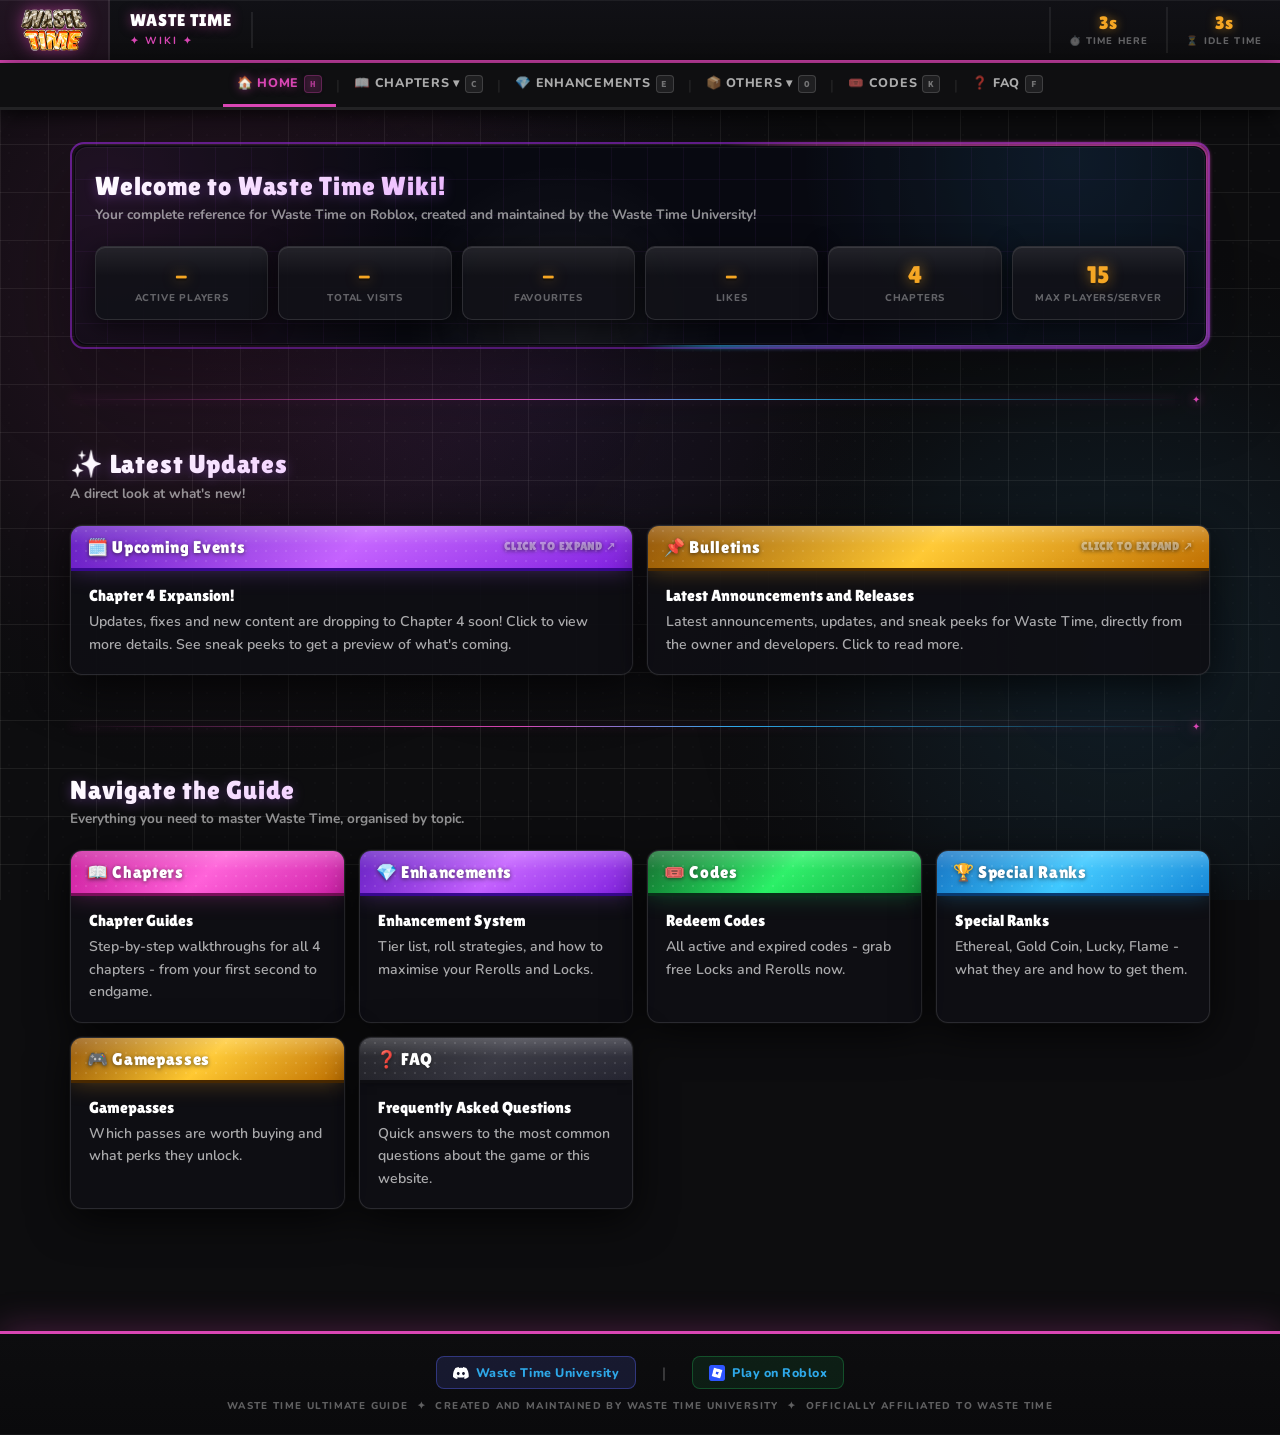
==== commit a19aa99f: "CSS Cache bugfix" ====
--- a/index.html
+++ b/index.html
@@ -6,8 +6,12 @@
 
 <title>Waste Time Wiki</title>
 <link rel="icon" type="image/png" href="img/favicon.png">
-<link rel="stylesheet" href="styles.css"/>
-
+<script>
+  const cssLink = document.createElement('link');
+  cssLink.rel = 'stylesheet';
+  cssLink.href = `styles.css?${Date.now()}`;
+  document.head.appendChild(cssLink);
+</script>
 
 <link rel="preconnect" href="https://fonts.googleapis.com">
 <link rel="preconnect" href="https://fonts.gstatic.com" crossorigin>
